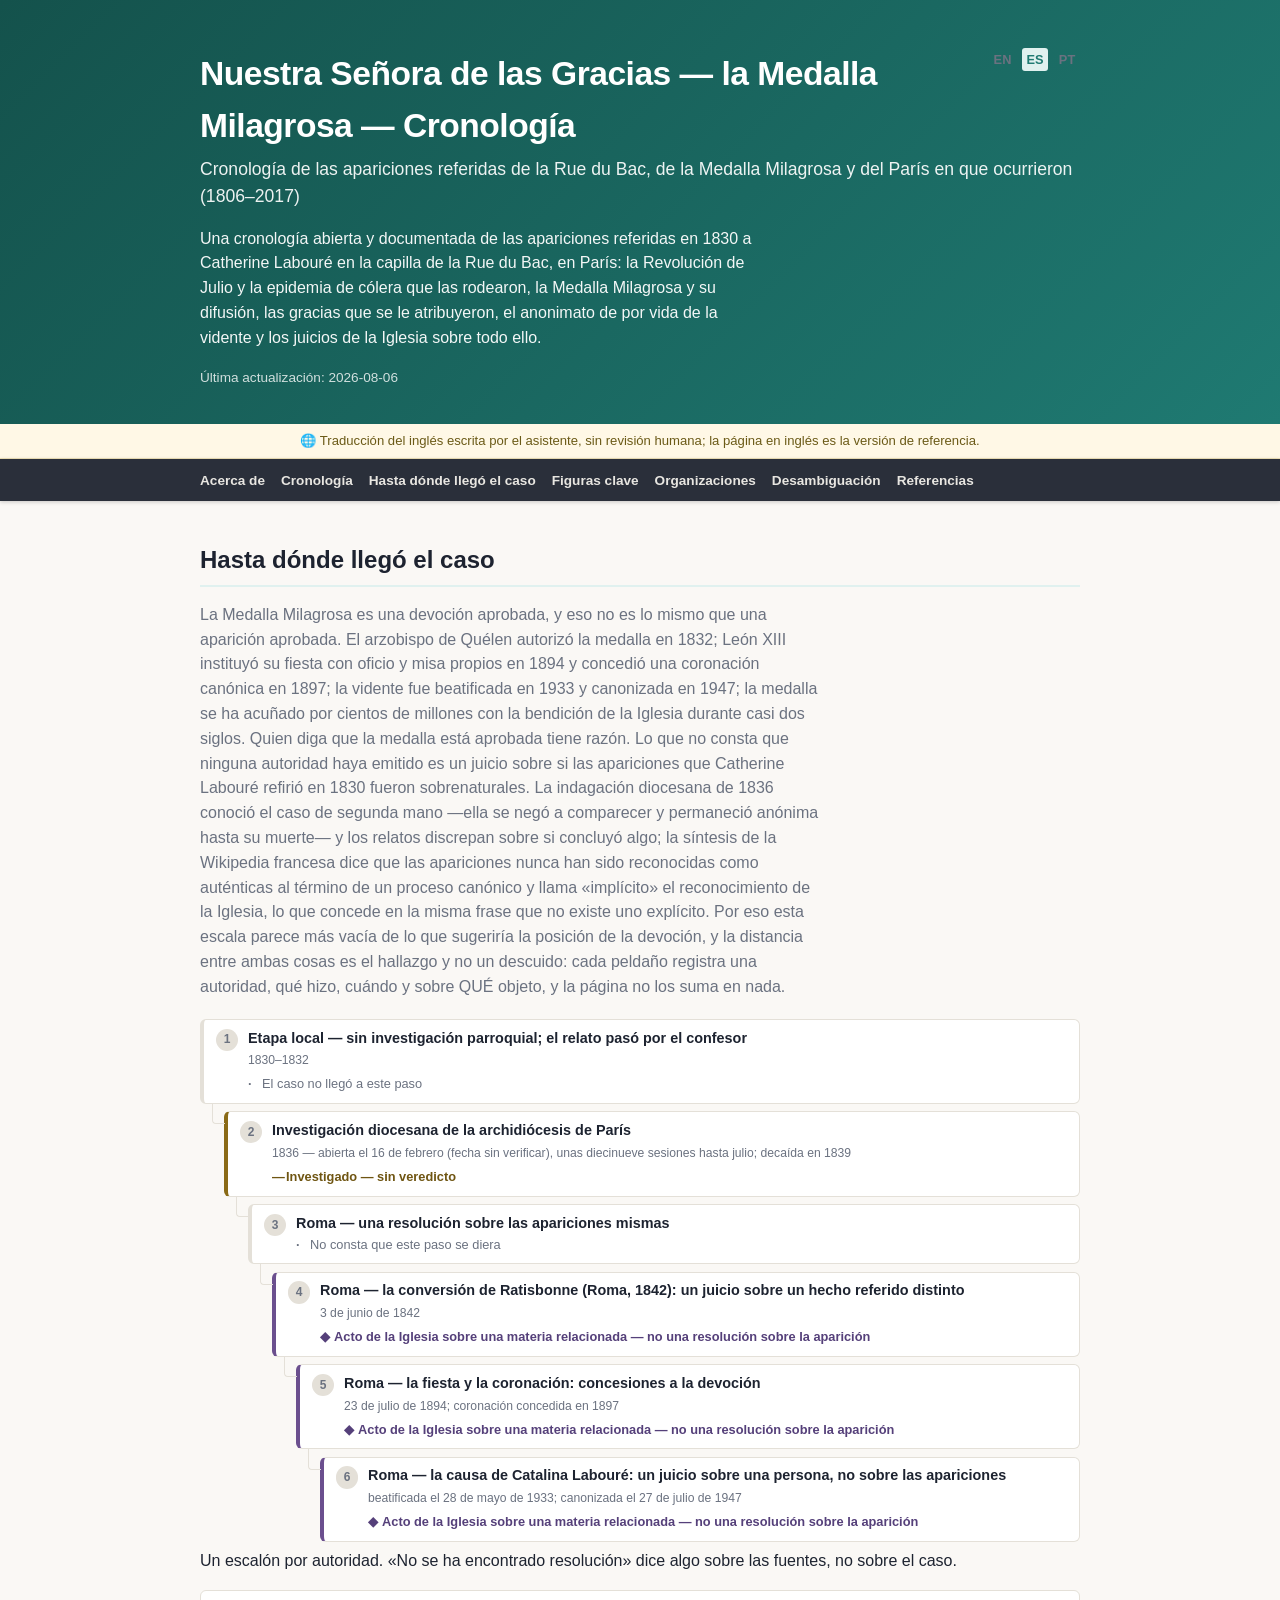
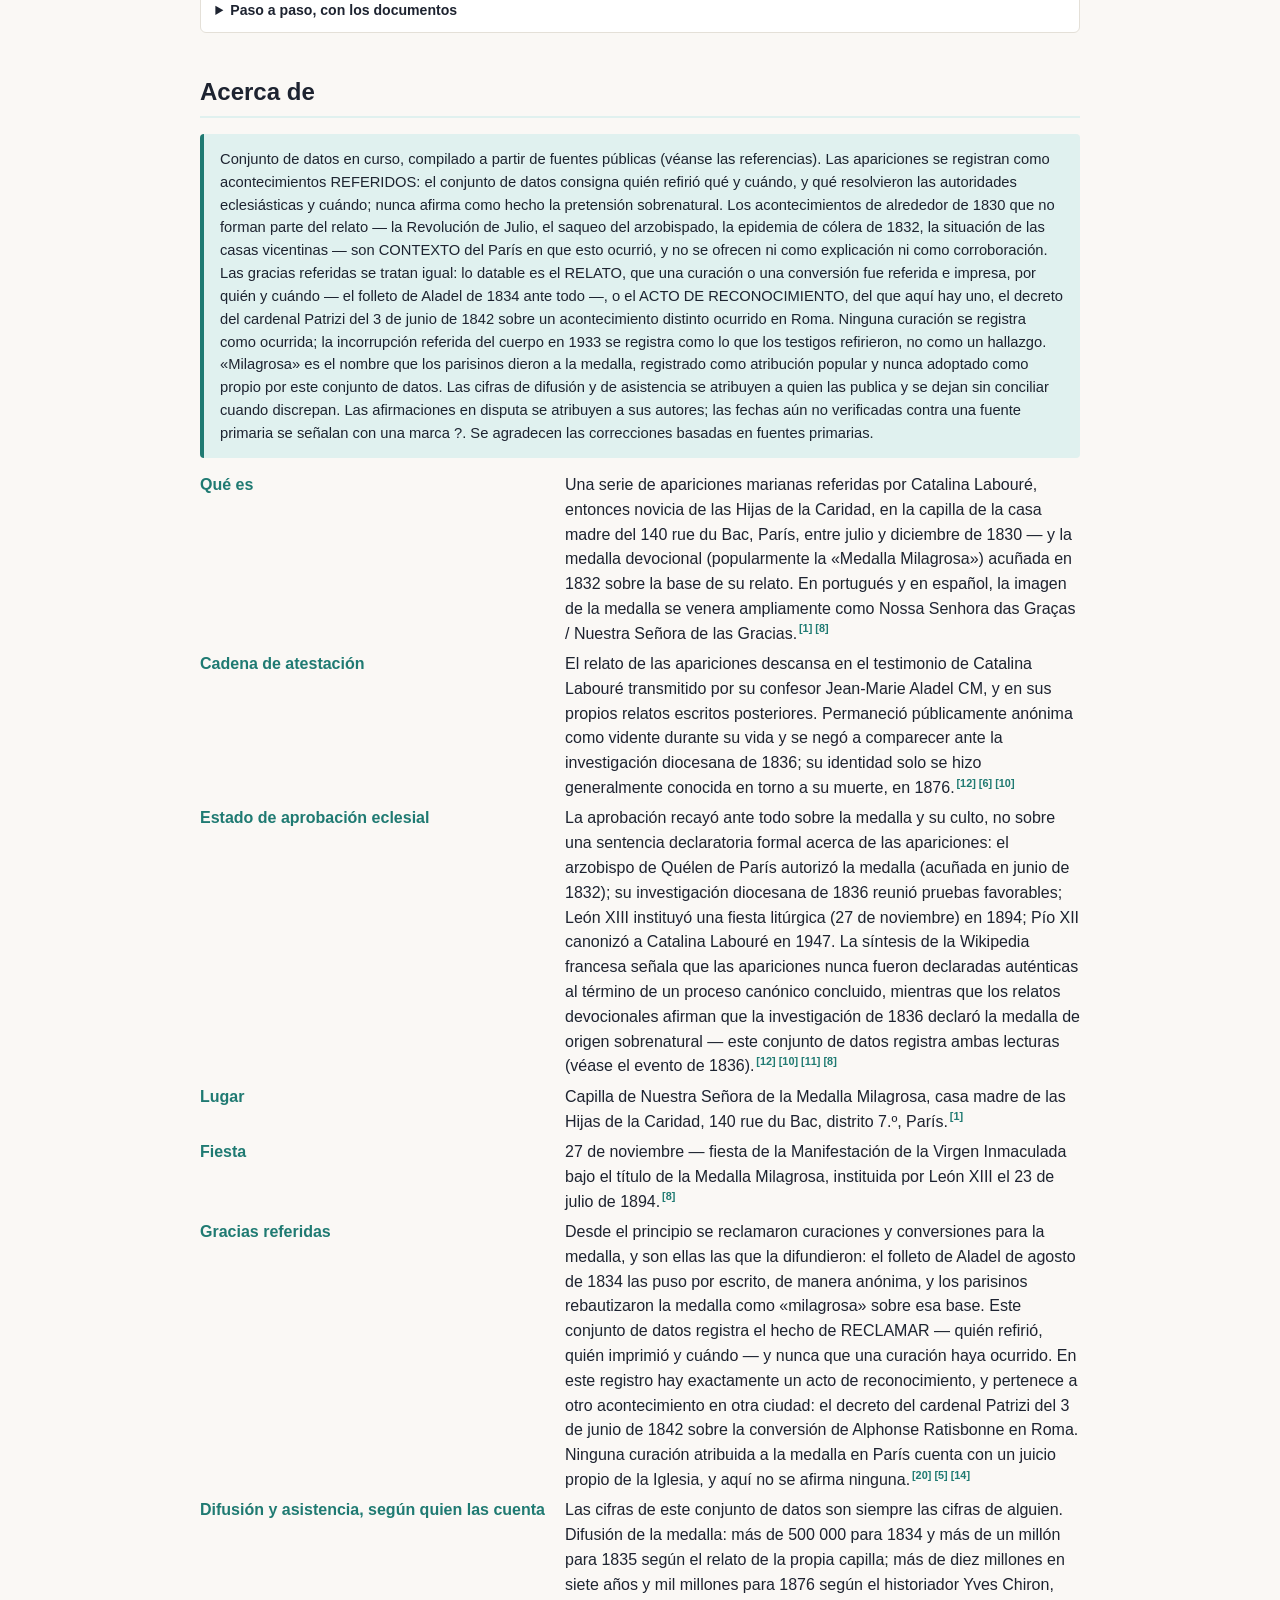
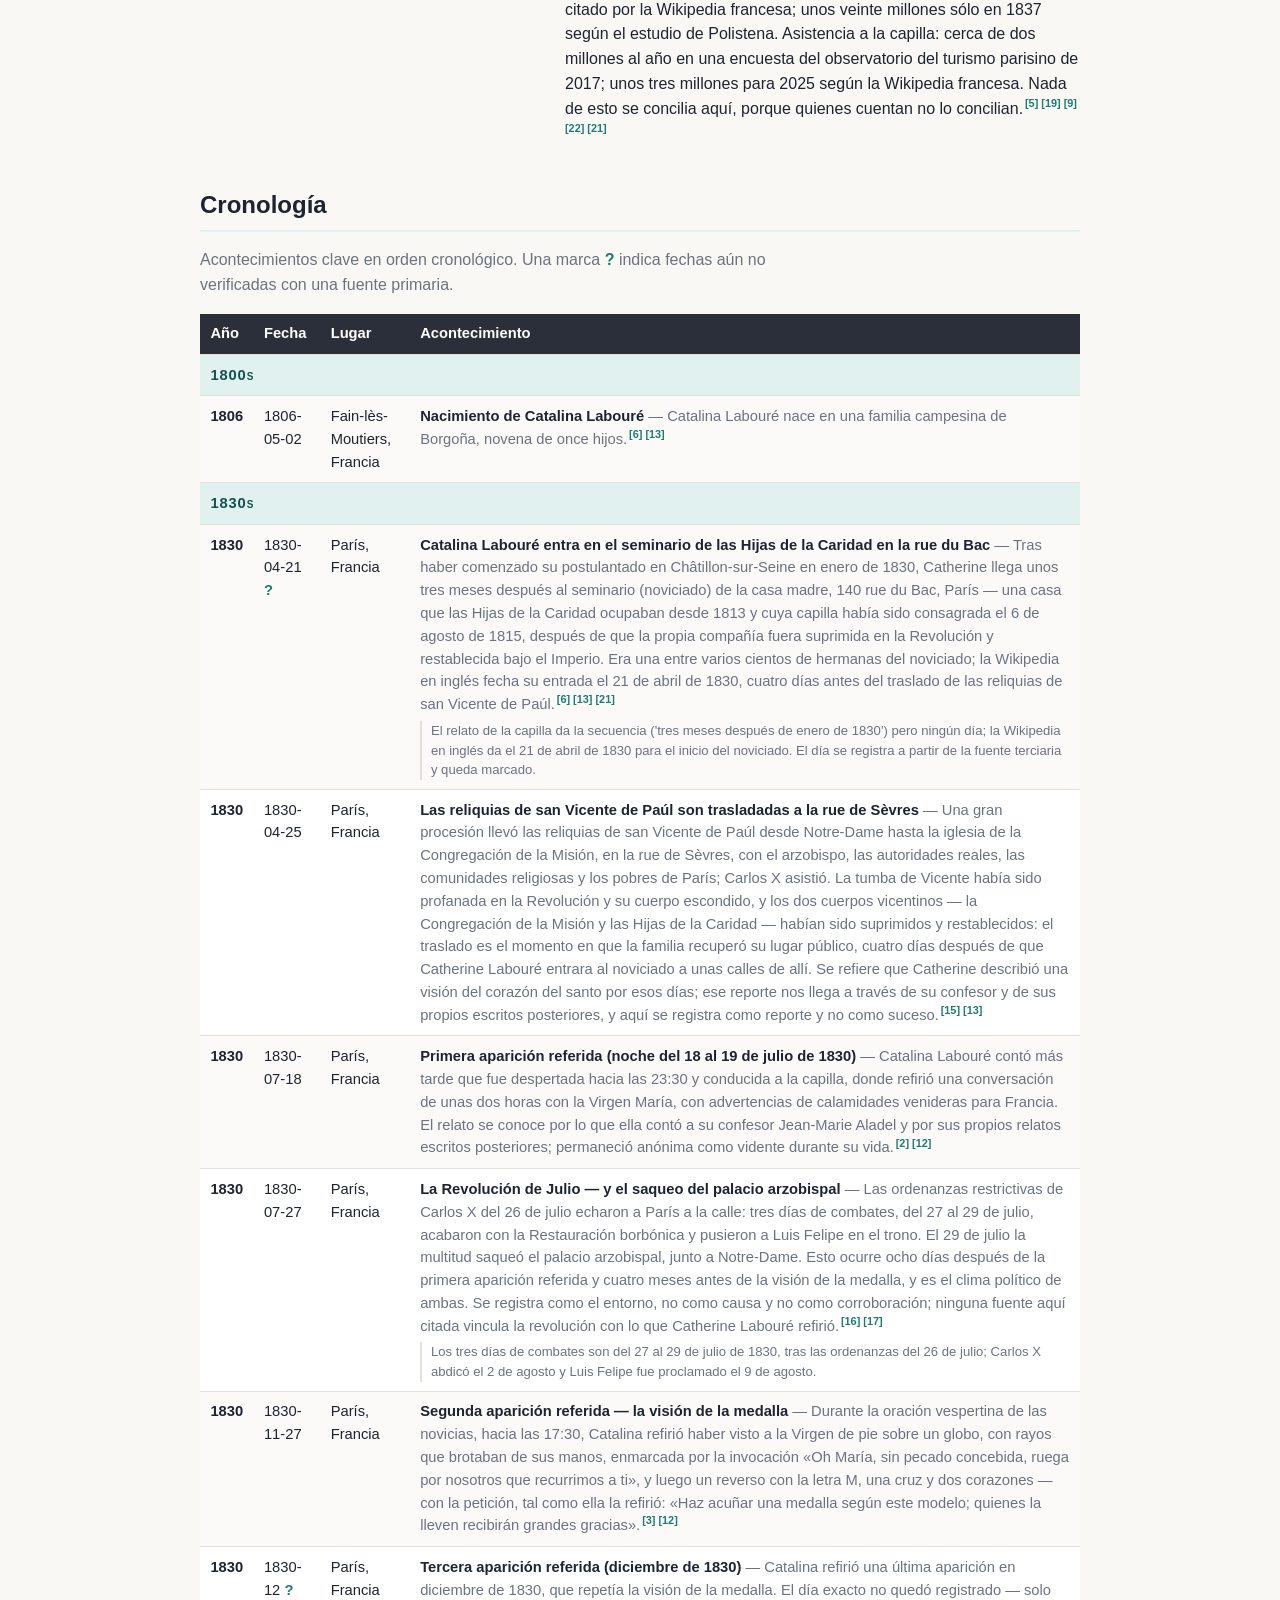
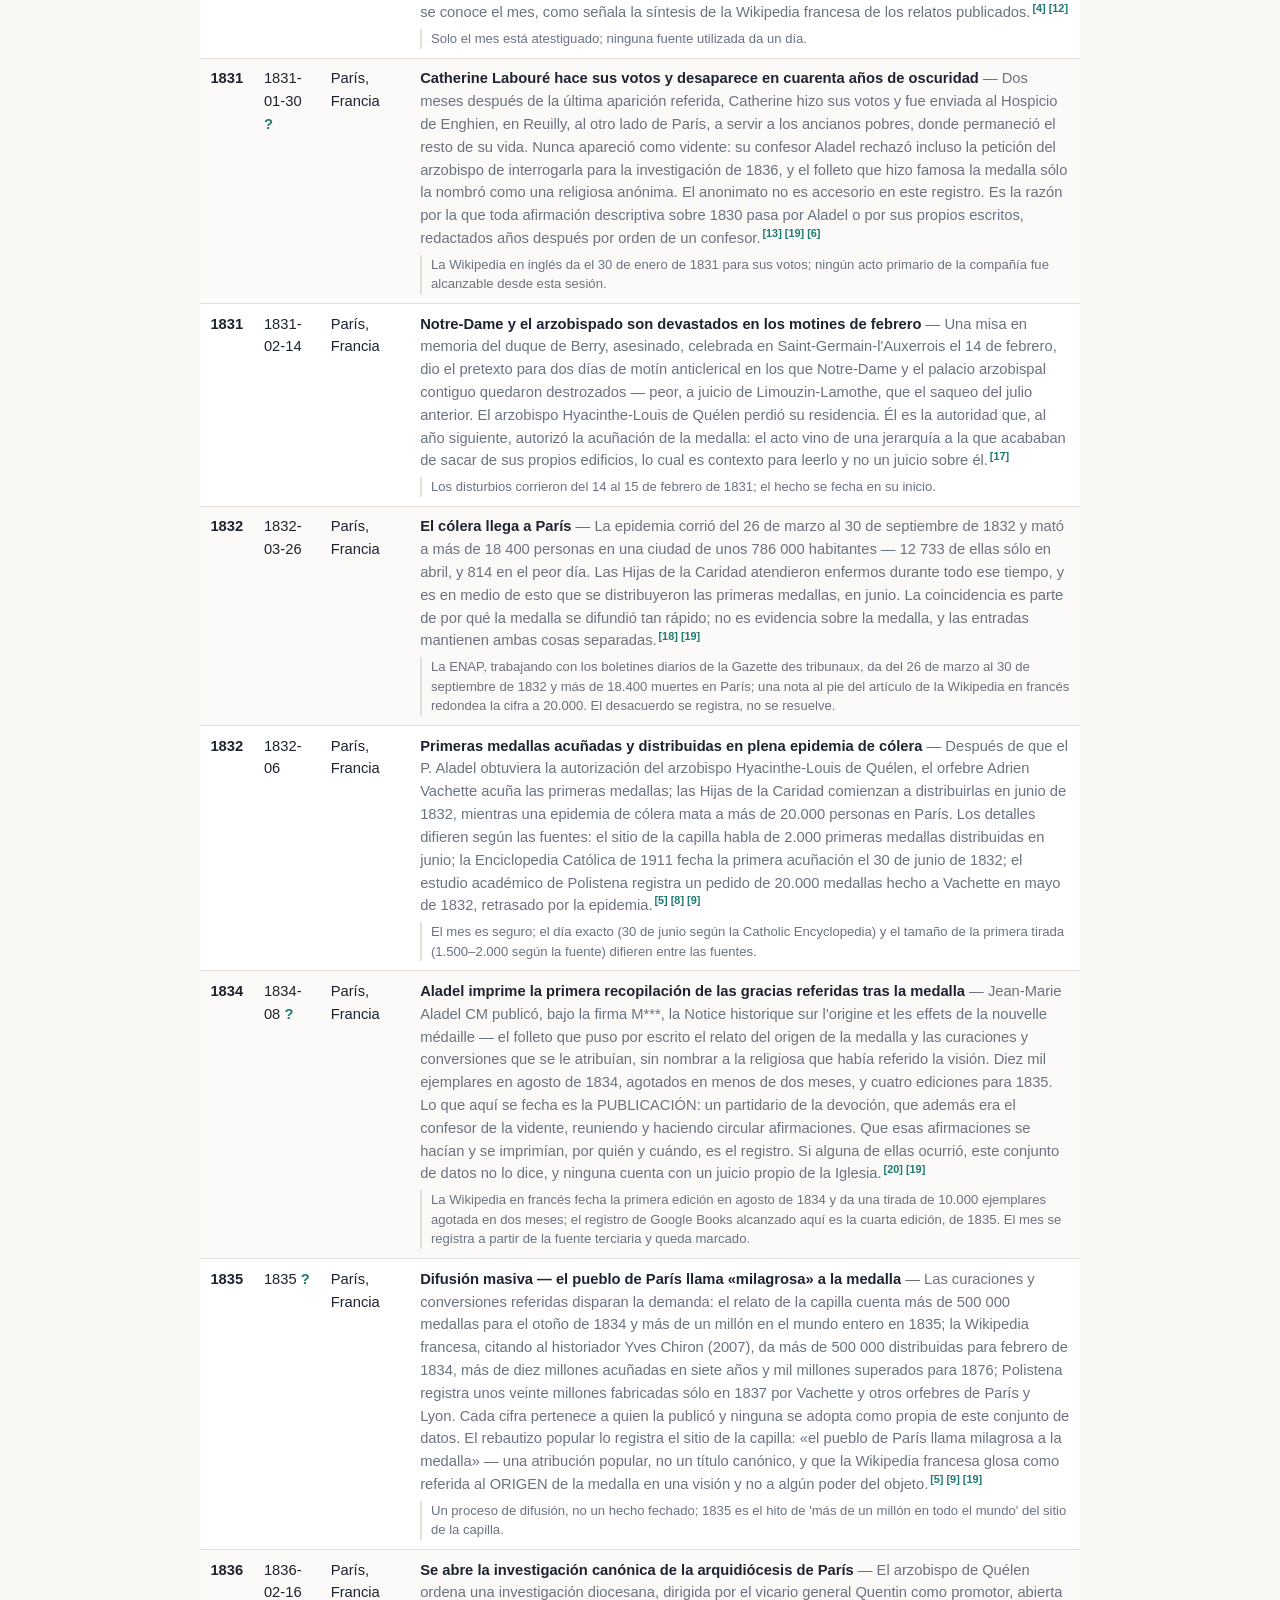
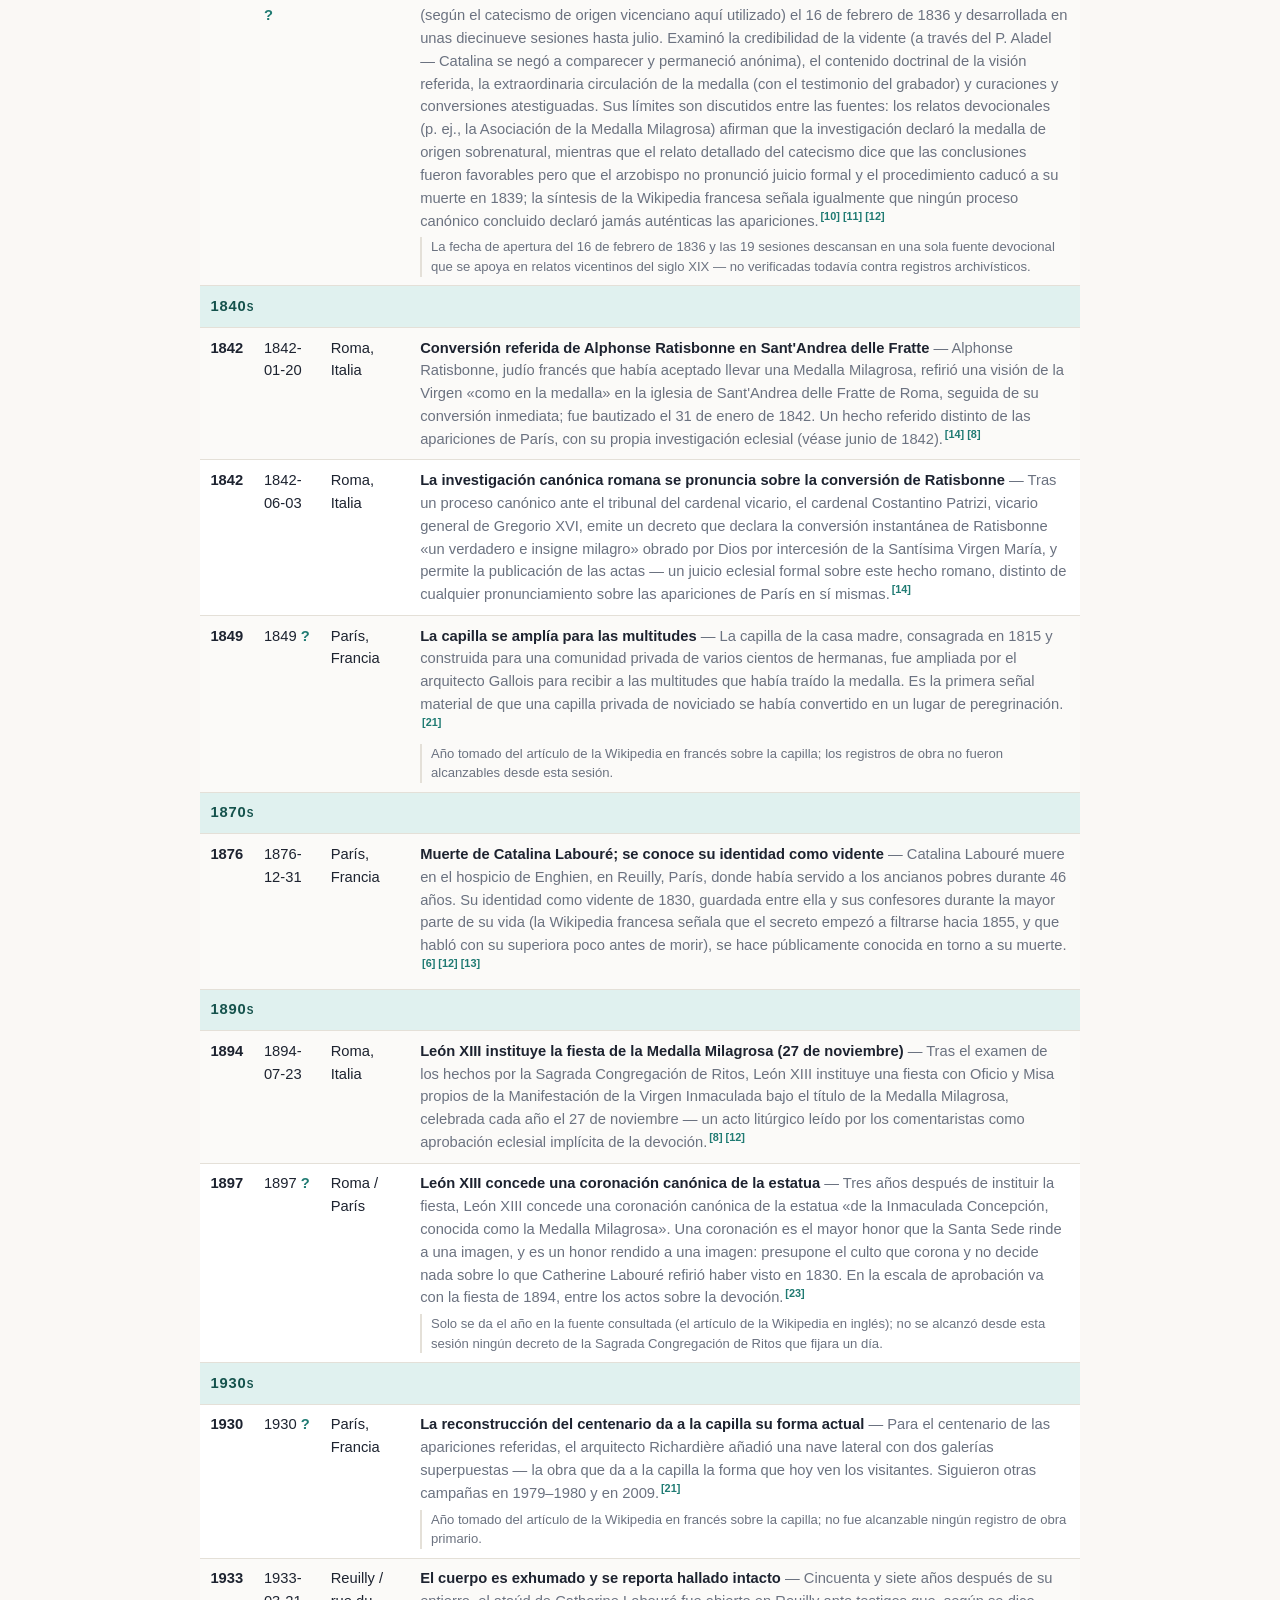
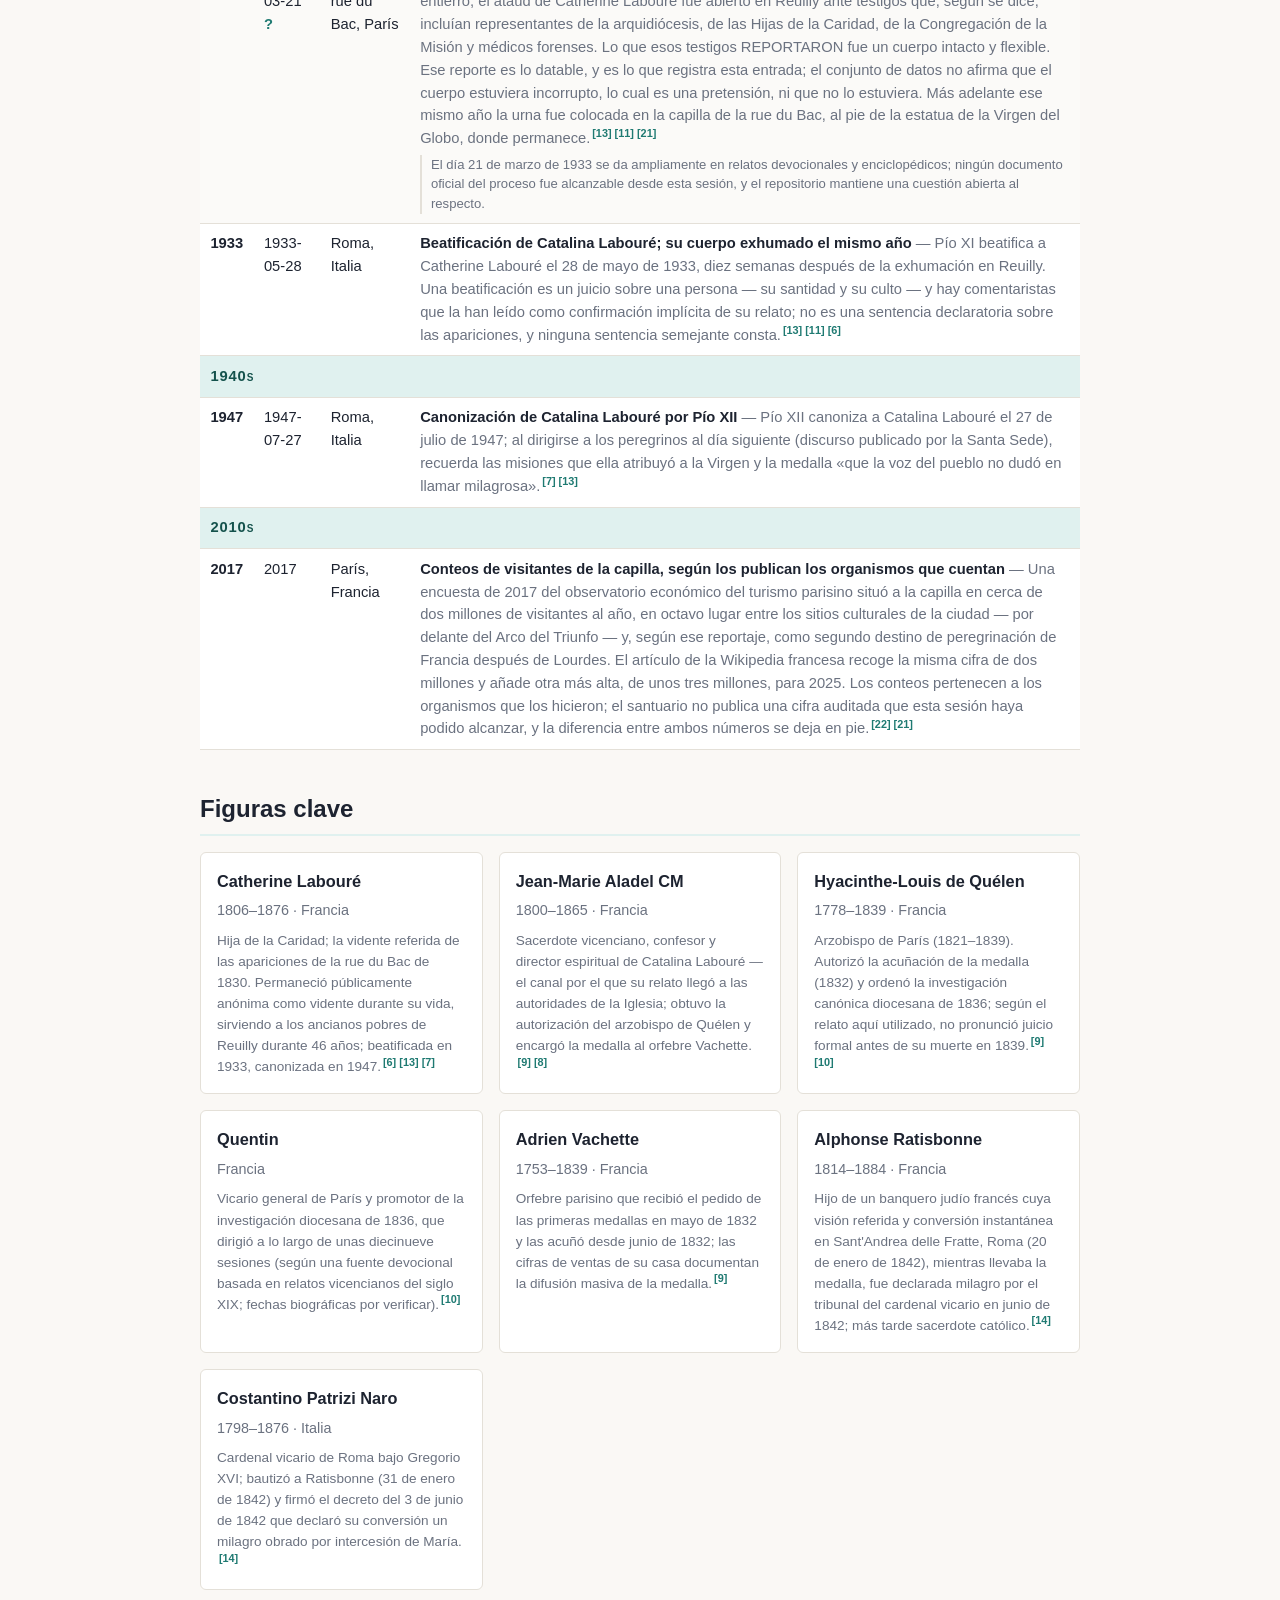
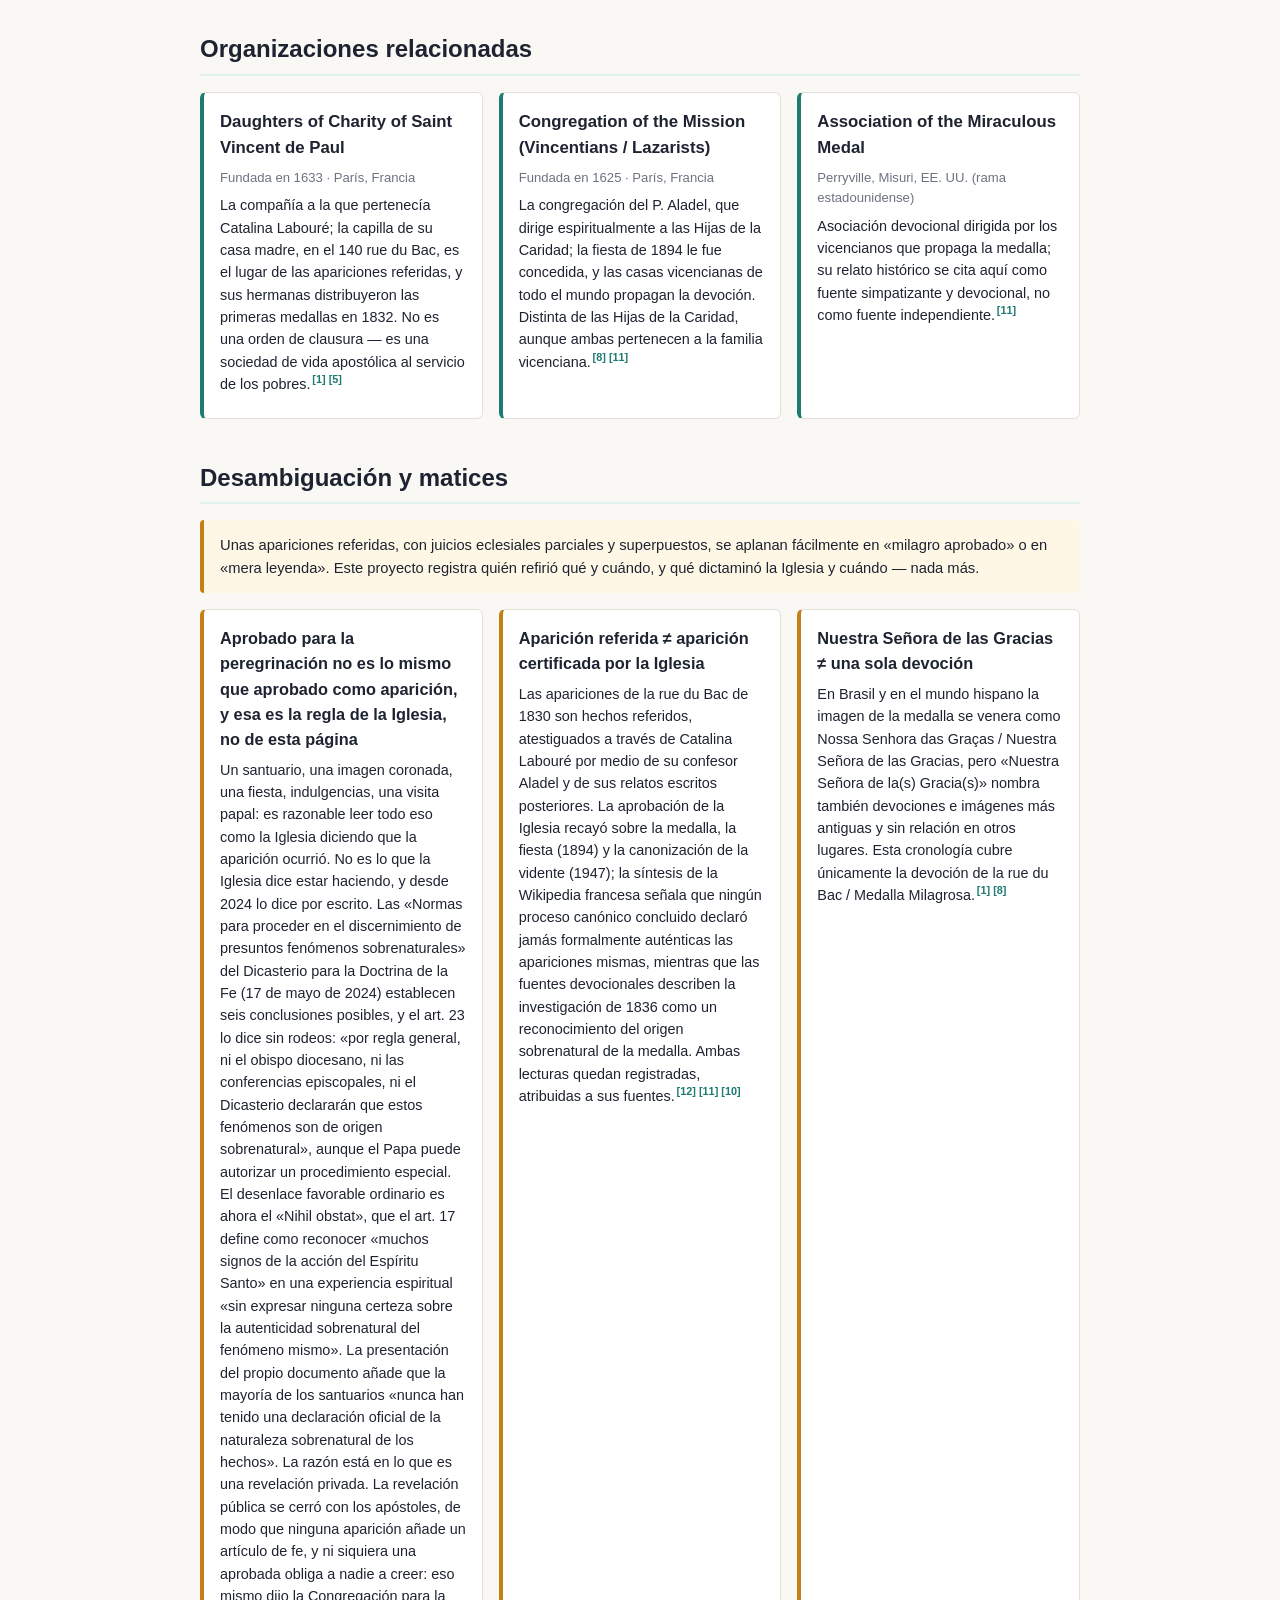
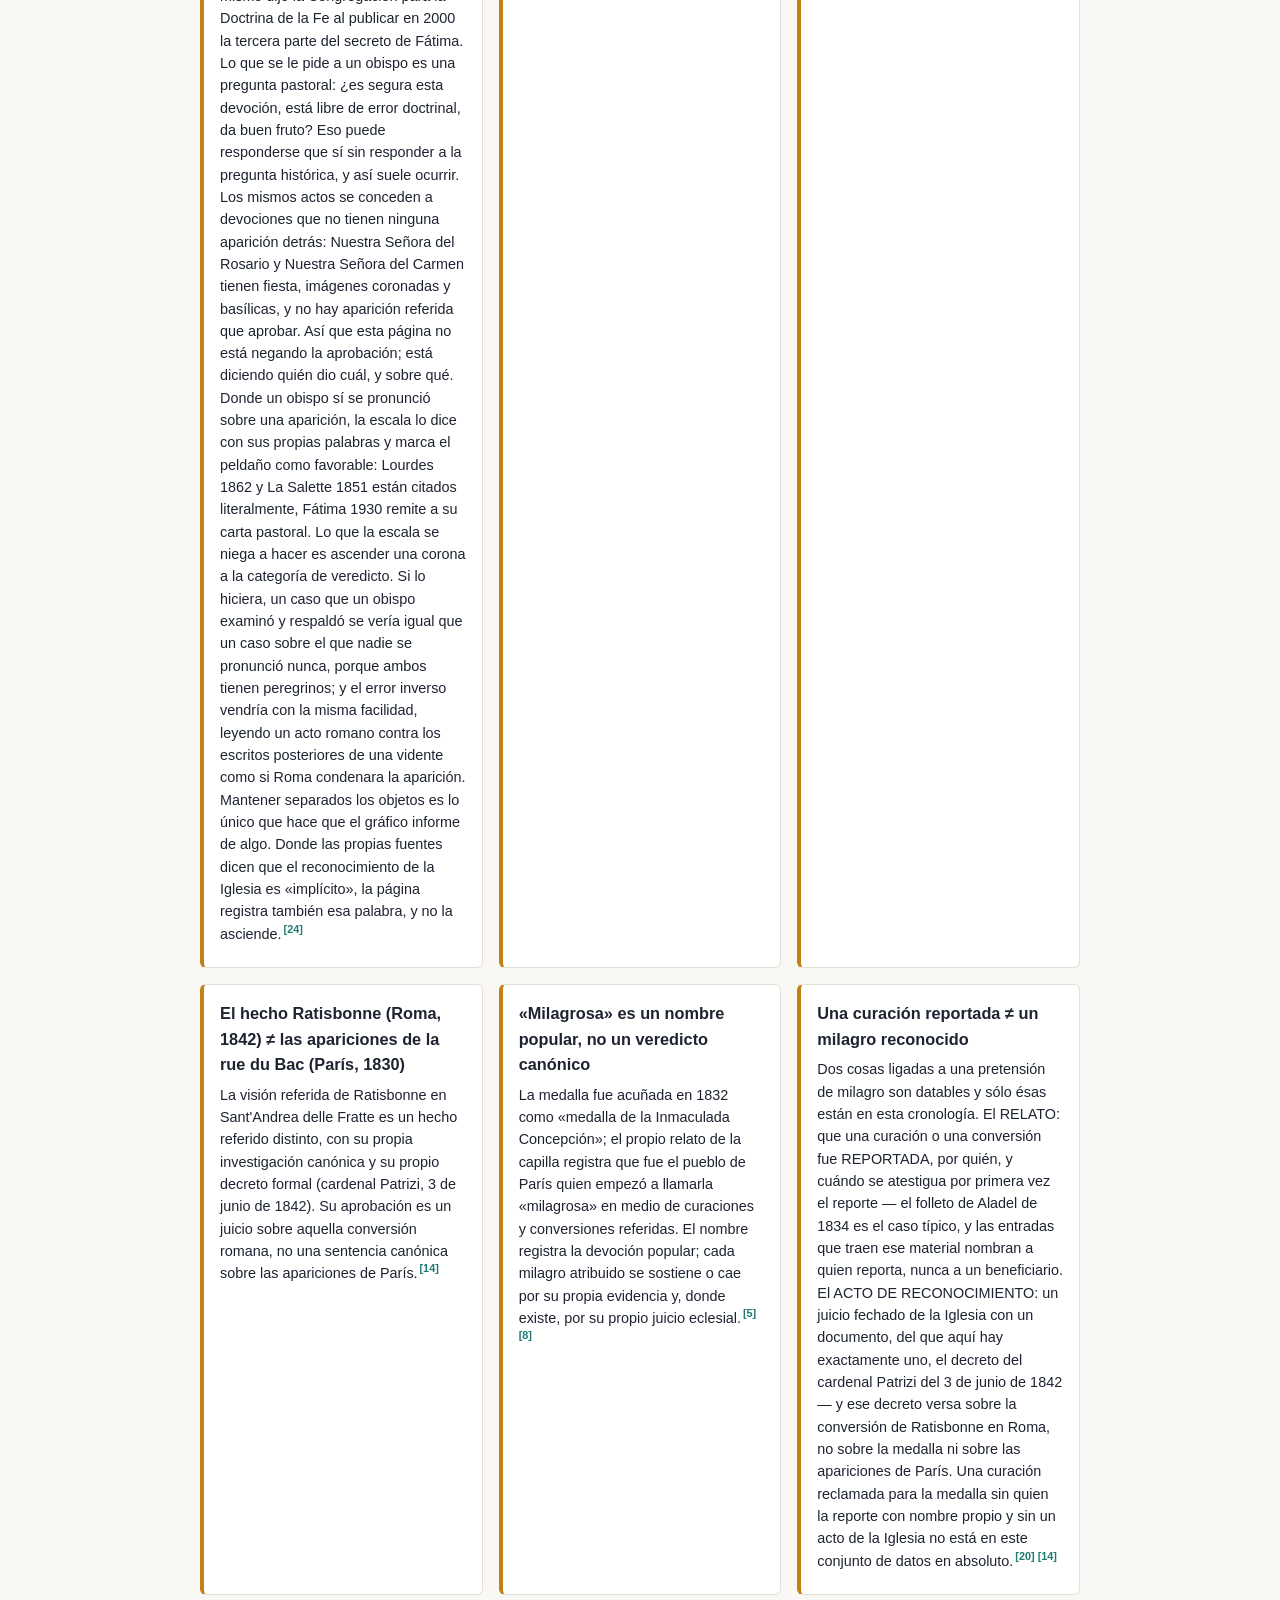
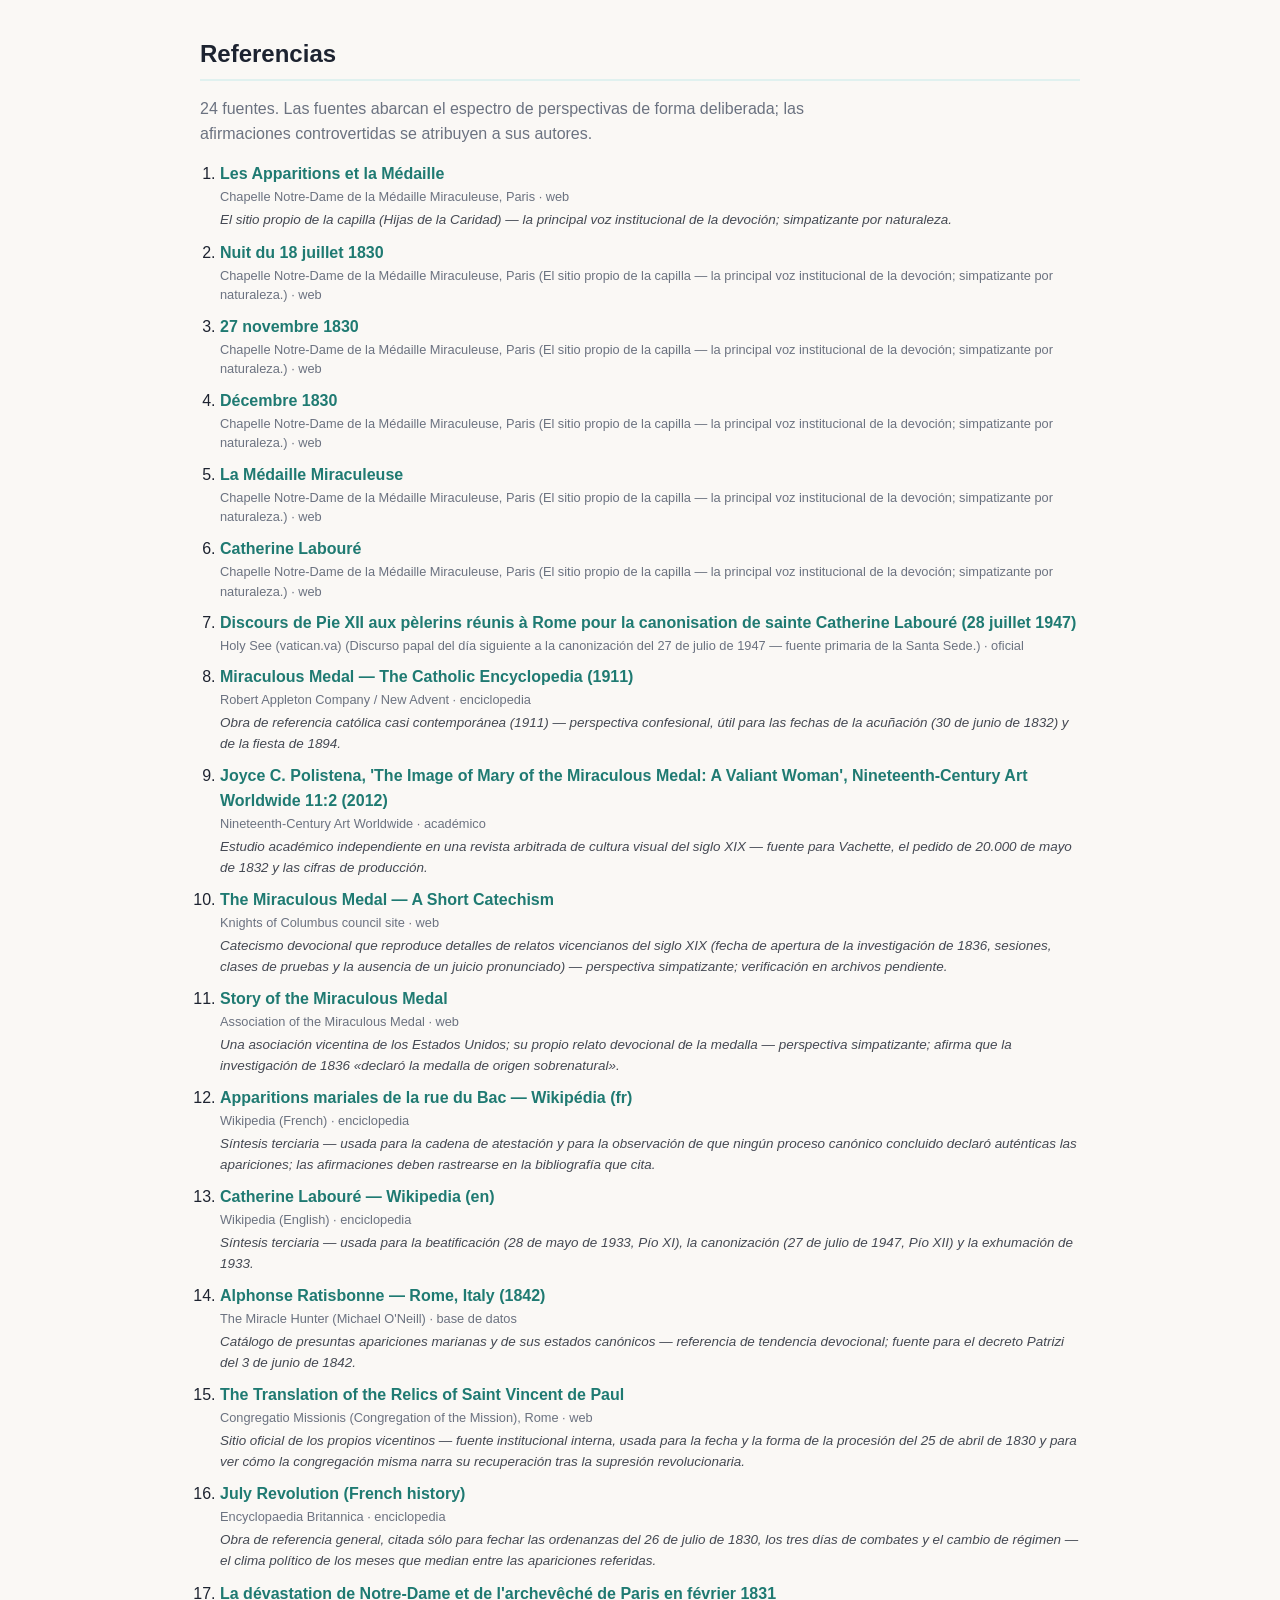
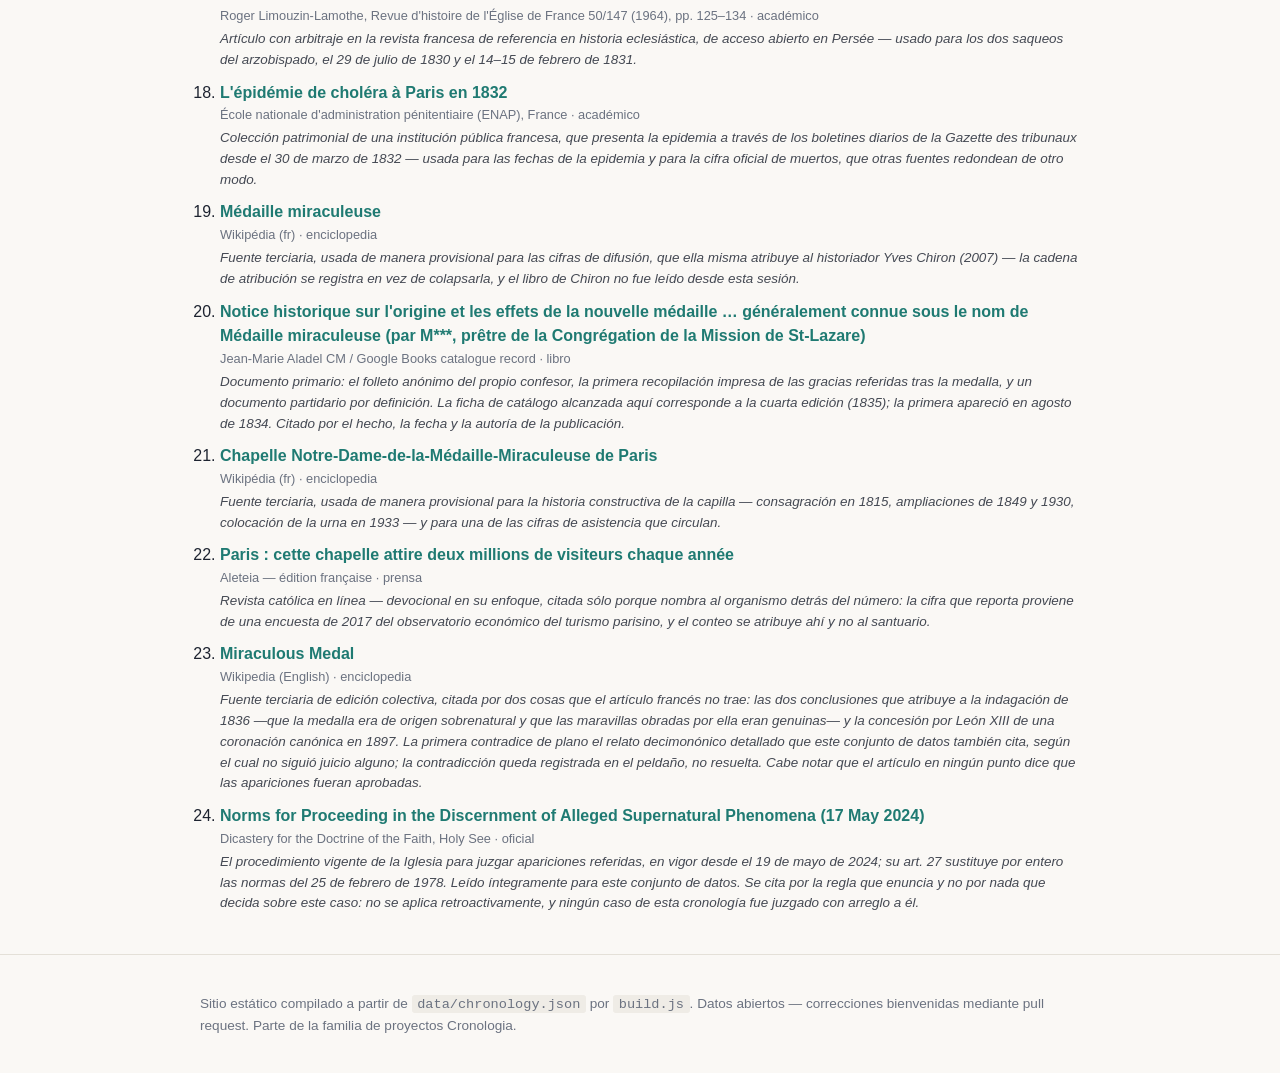
==== docs/es/index.html @ a7fc84e8 "Cite the Church's own answer to "how is it not approved?" A shrine, a crowned image, a feast in the " ====
<!DOCTYPE html>
<html lang="es">
<head>
  <meta charset="utf-8">
  <meta name="viewport" content="width=device-width, initial-scale=1">
  <title>Nuestra Señora de las Gracias — la Medalla Milagrosa — Cronología</title>
  <meta name="description" content="Una cronología abierta y documentada de las apariciones referidas en 1830 a Catherine Labouré en la capilla de la Rue du Bac, en París: la Revolución de Julio y la epidemia de cólera que las rodearon, la Medalla Milagrosa y su difusión, las gracias que se le atribuyeron, el anonimato de por vida de la vidente y los juicios de la Iglesia sobre todo ello.">
  <!-- Google tag (gtag.js) -->
  <script async src="https://www.googletagmanager.com/gtag/js?id=G-R9LV1QZHVE"></script>
  <script>
    window.dataLayer = window.dataLayer || [];
    function gtag(){dataLayer.push(arguments);}
    gtag('js', new Date());
    gtag('config', 'G-R9LV1QZHVE');
  </script>
  <link rel="stylesheet" href="../styles.css">
  <link rel="canonical" href="https://cronologia.github.io/gracas/es/">
  <link rel="alternate" hreflang="en" href="https://cronologia.github.io/gracas/en/">
  <link rel="alternate" hreflang="es" href="https://cronologia.github.io/gracas/es/">
  <link rel="alternate" hreflang="pt" href="https://cronologia.github.io/gracas/pt/">
  <link rel="alternate" hreflang="x-default" href="https://cronologia.github.io/gracas/">
  <meta property="og:type" content="website">
  <meta property="og:site_name" content="Nuestra Señora de las Gracias — la Medalla Milagrosa — Cronología">
  <meta property="og:locale" content="es_ES">
  <meta property="og:title" content="Nuestra Señora de las Gracias — la Medalla Milagrosa — Cronología">
  <meta property="og:description" content="Una cronología abierta y documentada de las apariciones referidas en 1830 a Catherine Labouré en la capilla de la Rue du Bac, en París: la Revolución de Julio y la epidemia de cólera que las rodearon, la Medalla Milagrosa y su difusión, las gracias que se le atribuyeron, el anonimato de por vida de la vidente y los juicios de la Iglesia sobre todo ello.">
  <meta property="og:url" content="https://cronologia.github.io/gracas/es/">
  <meta name="twitter:card" content="summary">
  <meta name="twitter:title" content="Nuestra Señora de las Gracias — la Medalla Milagrosa — Cronología">
  <meta name="twitter:description" content="Una cronología abierta y documentada de las apariciones referidas en 1830 a Catherine Labouré en la capilla de la Rue du Bac, en París: la Revolución de Julio y la epidemia de cólera que las rodearon, la Medalla Milagrosa y su difusión, las gracias que se le atribuyeron, el anonimato de por vida de la vidente y los juicios de la Iglesia sobre todo ello.">
  <script type="application/ld+json">
  {
    "@context": "https://schema.org",
    "@type": "WebSite",
    "name": "Nuestra Señora de las Gracias — la Medalla Milagrosa — Cronología",
    "description": "Una cronología abierta y documentada de las apariciones referidas en 1830 a Catherine Labouré en la capilla de la Rue du Bac, en París: la Revolución de Julio y la epidemia de cólera que las rodearon, la Medalla Milagrosa y su difusión, las gracias que se le atribuyeron, el anonimato de por vida de la vidente y los juicios de la Iglesia sobre todo ello.",
    "url": "https://cronologia.github.io/gracas/es/",
    "inLanguage": "es"
  }
  </script>
</head>
<body>
  <header class="site-header">
    <div class="wrap">
      <nav class="lang-switch" aria-label="Idioma"><a href="../en/" hreflang="en">EN</a><span class="lang-current" aria-current="true">ES</span><a href="../pt/" hreflang="pt">PT</a></nav>
      <h1>Nuestra Señora de las Gracias — la Medalla Milagrosa — Cronología</h1>
      <p class="subtitle">Cronología de las apariciones referidas de la Rue du Bac, de la Medalla Milagrosa y del París en que ocurrieron (1806–2017)</p>
      <p class="lead">Una cronología abierta y documentada de las apariciones referidas en 1830 a Catherine Labouré en la capilla de la Rue du Bac, en París: la Revolución de Julio y la epidemia de cólera que las rodearon, la Medalla Milagrosa y su difusión, las gracias que se le atribuyeron, el anonimato de por vida de la vidente y los juicios de la Iglesia sobre todo ello.</p>
      <p class="updated">Última actualización: 2026-08-06</p>
    </div>
  </header>
  <div class="i18n-disclaimer" role="note">🌐 Traducción del inglés escrita por el asistente, sin revisión humana; la página en inglés es la versión de referencia.</div>

  <nav class="site-nav">
    <div class="wrap">
      <a href="#about">Acerca de</a>
      <a href="#chronology">Cronología</a>
      <a href="#approval-ladder">Hasta dónde llegó el caso</a>
      <a href="#figures">Figuras clave</a>
      <a href="#organizations">Organizaciones</a>
      <a href="#disambiguation">Desambiguación</a>
      <a href="#references">Referencias</a>
    </div>
  </nav>

  <main class="wrap">
    <section id="approval-ladder" class="viz">
      <h2>Hasta dónde llegó el caso</h2>
      <p class="section-intro">La Medalla Milagrosa es una devoción aprobada, y eso no es lo mismo que una aparición aprobada. El arzobispo de Quélen autorizó la medalla en 1832; León XIII instituyó su fiesta con oficio y misa propios en 1894 y concedió una coronación canónica en 1897; la vidente fue beatificada en 1933 y canonizada en 1947; la medalla se ha acuñado por cientos de millones con la bendición de la Iglesia durante casi dos siglos. Quien diga que la medalla está aprobada tiene razón. Lo que no consta que ninguna autoridad haya emitido es un juicio sobre si las apariciones que Catherine Labouré refirió en 1830 fueron sobrenaturales. La indagación diocesana de 1836 conoció el caso de segunda mano —ella se negó a comparecer y permaneció anónima hasta su muerte— y los relatos discrepan sobre si concluyó algo; la síntesis de la Wikipedia francesa dice que las apariciones nunca han sido reconocidas como auténticas al término de un proceso canónico y llama «implícito» el reconocimiento de la Iglesia, lo que concede en la misma frase que no existe uno explícito. Por eso esta escala parece más vacía de lo que sugeriría la posición de la devoción, y la distancia entre ambas cosas es el hallazgo y no un descuido: cada peldaño registra una autoridad, qué hizo, cuándo y sobre QUÉ objeto, y la página no los suma en nada.</p>
      <figure class="approval-ladder">
        <div class="viz-scroll">
        <ol class="al-cascade">
          <li class="al-node al-not-reached" style="--al-step:0">
            <a href="#al-rung-1" class="al-node-link">
              <span class="al-num" aria-hidden="true">1</span>
              <span class="al-node-body">
                <span class="al-node-label">Etapa local — sin investigación parroquial; el relato pasó por el confesor</span><span class="al-when">1830–1832</span>
                <span class="al-node-status"><span class="al-glyph" aria-hidden="true">·</span>El caso no llegó a este paso</span>
              </span>
            </a>
          </li>
          <li class="al-node al-inconclusive" style="--al-step:1">
            <a href="#al-rung-2" class="al-node-link">
              <span class="al-num" aria-hidden="true">2</span>
              <span class="al-node-body">
                <span class="al-node-label">Investigación diocesana de la archidiócesis de París</span><span class="al-when">1836 — abierta el 16 de febrero (fecha sin verificar), unas diecinueve sesiones hasta julio; decaída en 1839</span>
                <span class="al-node-status"><span class="al-glyph" aria-hidden="true">—</span>Investigado — sin veredicto</span>
              </span>
            </a>
          </li>
          <li class="al-node al-not-found" style="--al-step:2">
            <a href="#al-rung-3" class="al-node-link">
              <span class="al-num" aria-hidden="true">3</span>
              <span class="al-node-body">
                <span class="al-node-label">Roma — una resolución sobre las apariciones mismas</span>
                <span class="al-node-status"><span class="al-glyph" aria-hidden="true">·</span>No consta que este paso se diera</span>
              </span>
            </a>
          </li>
          <li class="al-node al-adjacent" style="--al-step:3">
            <a href="#al-rung-4" class="al-node-link">
              <span class="al-num" aria-hidden="true">4</span>
              <span class="al-node-body">
                <span class="al-node-label">Roma — la conversión de Ratisbonne (Roma, 1842): un juicio sobre un hecho referido distinto</span><span class="al-when">3 de junio de 1842</span>
                <span class="al-node-status"><span class="al-glyph" aria-hidden="true">◆</span>Acto de la Iglesia sobre una materia relacionada — no una resolución sobre la aparición</span>
              </span>
            </a>
          </li>
          <li class="al-node al-adjacent" style="--al-step:4">
            <a href="#al-rung-5" class="al-node-link">
              <span class="al-num" aria-hidden="true">5</span>
              <span class="al-node-body">
                <span class="al-node-label">Roma — la fiesta y la coronación: concesiones a la devoción</span><span class="al-when">23 de julio de 1894; coronación concedida en 1897</span>
                <span class="al-node-status"><span class="al-glyph" aria-hidden="true">◆</span>Acto de la Iglesia sobre una materia relacionada — no una resolución sobre la aparición</span>
              </span>
            </a>
          </li>
          <li class="al-node al-adjacent" style="--al-step:5">
            <a href="#al-rung-6" class="al-node-link">
              <span class="al-num" aria-hidden="true">6</span>
              <span class="al-node-body">
                <span class="al-node-label">Roma — la causa de Catalina Labouré: un juicio sobre una persona, no sobre las apariciones</span><span class="al-when">beatificada el 28 de mayo de 1933; canonizada el 27 de julio de 1947</span>
                <span class="al-node-status"><span class="al-glyph" aria-hidden="true">◆</span>Acto de la Iglesia sobre una materia relacionada — no una resolución sobre la aparición</span>
              </span>
            </a>
          </li>
        </ol>
        </div>
        <figcaption>Un escalón por autoridad. «No se ha encontrado resolución» dice algo sobre las fuentes, no sobre el caso.</figcaption>
      </figure>
      <details class="al-details">
        <summary>Paso a paso, con los documentos</summary>
        <div class="al-tablist" hidden aria-label="Hasta dónde llegó el caso">
            <button type="button" class="al-tab" data-al-panel="al-rung-1"><span class="al-glyph" aria-hidden="true">·</span>Etapa local — sin investigación parroquial; el relato pasó por el confesor</button>
            <button type="button" class="al-tab" data-al-panel="al-rung-2"><span class="al-glyph" aria-hidden="true">—</span>Investigación diocesana de la archidiócesis de París</button>
            <button type="button" class="al-tab" data-al-panel="al-rung-3"><span class="al-glyph" aria-hidden="true">·</span>Roma — una resolución sobre las apariciones mismas</button>
            <button type="button" class="al-tab" data-al-panel="al-rung-4"><span class="al-glyph" aria-hidden="true">◆</span>Roma — la conversión de Ratisbonne (Roma, 1842): un juicio sobre un hecho referido distinto</button>
            <button type="button" class="al-tab" data-al-panel="al-rung-5"><span class="al-glyph" aria-hidden="true">◆</span>Roma — la fiesta y la coronación: concesiones a la devoción</button>
            <button type="button" class="al-tab" data-al-panel="al-rung-6"><span class="al-glyph" aria-hidden="true">◆</span>Roma — la causa de Catalina Labouré: un juicio sobre una persona, no sobre las apariciones</button>
        </div>
        <div class="al-panels">
          <section id="al-rung-1" class="al-panel al-not-reached">
            <h3 class="al-panel-title">Etapa local — sin investigación parroquial; el relato pasó por el confesor <span class="al-when">1830–1832</span></h3>
            <p class="al-status"><span class="al-glyph" aria-hidden="true">·</span>El caso no llegó a este paso</p>
<p class="al-who">Jean-Marie Aladel CM, confesor y director espiritual de Catalina Labouré</p><p class="al-outcome">No hubo investigación local ni parroquial a la que llegar. Catalina Labouré refirió las apariciones a Aladel en dirección espiritual e insistió en permanecer anónima como vidente; Aladel, que al principio dudó de ella, fue el único cauce por el que el relato llegó a la autoridad, y al cabo de unos dos años no lo llevó a una investigación local sino directamente al arzobispo de París, obteniendo su autorización para acuñar la medalla en 1832. Todas las etapas posteriores examinaron, por tanto, el relato de segunda mano, a través del confesor, y nunca a la vidente misma.</p><p class="al-nodoc">Se buscó en las fuentes aquí utilizadas —las historias de Catalina Labouré y de la medalla publicadas por la propia capilla, el artículo de la Catholic Encyclopedia de 1911, el estudio académico de Polistena (2012) y la síntesis de la Wikipedia francesa— cualquier investigación de ámbito parroquial o encargada localmente antes de 1836. Ninguna registra alguna, y todas describen el mismo recorrido: del confesor al arzobispo. Lo que la Catholic Encyclopedia de 1911 llama una «cuidadosa investigación» es el examen privado del relato hecho por el propio Aladel («After careful investigation, M. Aladel, the spiritual director of Sister Catherine, obtained the approval of Mgr. de Quelen»), no un procedimiento canónico. Se consigna como un paso que el caso no dio, sobre la base de ese relato positivo del recorrido, y no como una laguna documental; ninguna fuente consultada afirma con esas palabras que no se celebrara una investigación local.</p>            <p class="al-cites"><sup class="cite"><a href="#ref-6" title="Reference 6">[6]</a> <a href="#ref-5" title="Reference 5">[5]</a> <a href="#ref-8" title="Reference 8">[8]</a> <a href="#ref-9" title="Reference 9">[9]</a> <a href="#ref-12" title="Reference 12">[12]</a></sup></p>
          </section>
          <section id="al-rung-2" class="al-panel al-inconclusive">
            <h3 class="al-panel-title">Investigación diocesana de la archidiócesis de París <span class="al-when">1836 — abierta el 16 de febrero (fecha sin verificar), unas diecinueve sesiones hasta julio; decaída en 1839</span></h3>
            <p class="al-status"><span class="al-glyph" aria-hidden="true">—</span>Investigado — sin veredicto</p>
<p class="al-who">El arzobispo Hyacinthe-Louis de Quélen, por medio del vicario general Quentin como promotor</p><p class="al-outcome">Lo que esta investigación examinó fue la medalla, su difusión y la credibilidad de un relato que no pudo escuchar de primera mano —no el carácter sobrenatural de las apariciones—, y nunca identificó públicamente a la vidente. Según el relato detallado aquí utilizado, admitió cinco clases de pruebas: la fiabilidad de Catalina Labouré (atestiguada a través del P. Aladel, ya que ella se negó a comparecer ante el promotor y permaneció anónima), la prudencia de su director, la solidez teológica de la visión referida, la extraordinaria circulación de la medalla y las curaciones y conversiones documentadas. Las conclusiones fueron favorables, pero no siguió juicio alguno —«la autoridad eclesiástica no pronunció sentencia; no sabemos por qué la investigación no recibió la sanción a la que aparentemente conducía»— y el procedimiento se abandonó a la muerte de De Quélen en 1839. La Asociación de la Medalla Milagrosa, entidad devocional vicenciana, caracteriza el resultado de manera mucho más fuerte: «una investigación canónica emprendida en París declaró que la medalla era de origen sobrenatural y que los prodigios obrados por ella eran genuinos». Esa es la formulación de la asociación, procedente de una fuente aquí etiquetada como afín, y no se aporta ningún decreto que la respalde; este escalón registra qué examinó la investigación y que no dictó veredicto, y deja la lectura más fuerte atribuida al organismo que la sostiene. Circulan dos relatos de cómo terminó aquella indagación y no coinciden. La narración decimonónica detallada que aquí se usa dice que no siguió juicio alguno. El artículo de la Wikipedia en inglés dice lo contrario: que el tribunal «ensalzó su carácter y su virtud», «dio entero crédito a sus visiones» y llegó a «dos conclusiones importantes: que la Medalla era de origen sobrenatural y que las maravillas obradas por ella eran genuinas». Conviene fijarse en lo que incluso la versión más fuerte dice y no dice: su objeto es la MEDALLA y las maravillas obradas por ella, no las apariciones, y ese mismo artículo en ningún punto afirma que las apariciones fueran aprobadas. El desacuerdo versa sobre si llegaron a emitirse conclusiones; queda registrado y no resuelto, y zanjarlo exige las actas mismas, que según las fuentes se perdieron o nunca se publicaron y que los archivos diocesanos de París custodiarían si alguien lo hace.</p>            <p class="al-cites"><sup class="cite"><a href="#ref-10" title="Reference 10">[10]</a> <a href="#ref-11" title="Reference 11">[11]</a> <a href="#ref-12" title="Reference 12">[12]</a> <a href="#ref-23" title="Reference 23">[23]</a></sup></p>
          </section>
          <section id="al-rung-3" class="al-panel al-not-found">
            <h3 class="al-panel-title">Roma — una resolución sobre las apariciones mismas</h3>
            <p class="al-status"><span class="al-glyph" aria-hidden="true">·</span>No consta que este paso se diera</p>
<p class="al-nodoc">No se ha localizado ningún acto romano que resuelva sobre el carácter sobrenatural de las apariciones de la rue du Bac de 1830. Se buscó en: el artículo de la Catholic Encyclopedia de 1911 sobre la Medalla Milagrosa, que registra la autorización arzobispal de 1832 y la fiesta de 1894 y ningún decreto de ese tipo; las páginas históricas de la propia capilla; el catálogo de Miracle Hunter sobre las apariciones marianas y sus estatutos canónicos; y la síntesis de la Wikipedia francesa, que afirma expresamente que las apariciones «n&#39;ont jamais été reconnues authentiques par l&#39;Église catholique au terme d&#39;un procès canonique» y califica el reconocimiento de la Iglesia de «implicite». Se consigna como no localizado, y no como zanjado: la búsqueda abarcó únicamente literatura secundaria y de referencia publicada, y no se han consultado los archivos diocesanos de París ni los archivos vicencianos.</p>            <p class="al-cites"><sup class="cite"><a href="#ref-12" title="Reference 12">[12]</a> <a href="#ref-8" title="Reference 8">[8]</a></sup></p>
          </section>
          <section id="al-rung-4" class="al-panel al-adjacent">
            <h3 class="al-panel-title">Roma — la conversión de Ratisbonne (Roma, 1842): un juicio sobre un hecho referido distinto <span class="al-when">3 de junio de 1842</span></h3>
            <p class="al-status"><span class="al-glyph" aria-hidden="true">◆</span>Acto de la Iglesia sobre una materia relacionada — no una resolución sobre la aparición</p>
<p class="al-who">Tribunal del cardenal vicario; el cardenal Costantino Patrizi, vicario general de Gregorio XVI</p><p class="al-outcome">El único proceso canónico concluido en este expediente juzgó otra cosa, en otra ciudad, doce años después. Alphonse Ratisbonne refirió una visión de la Virgen «como en la medalla» en Sant&#39;Andrea delle Fratte, en Roma, el 20 de enero de 1842, mientras llevaba una Medalla Milagrosa; tras un proceso canónico, el decreto de Patrizi de 3 de junio de 1842 declaró su conversión instantánea un milagro verdadero e insigne obrado por Dios mediante la intercesión de la Santísima Virgen. Es un juicio sobre aquel hecho romano de 1842 y sobre nada más. Nada dice de lo que Catalina Labouré refirió haber visto en París en 1830, y la literatura devocional que lo cita como aprobación romana del relato de la rue du Bac está trasladando un veredicto de un objeto a otro.</p>            <p class="al-cites"><sup class="cite"><a href="#ref-14" title="Reference 14">[14]</a></sup></p>
          </section>
          <section id="al-rung-5" class="al-panel al-adjacent">
            <h3 class="al-panel-title">Roma — la fiesta y la coronación: concesiones a la devoción <span class="al-when">23 de julio de 1894; coronación concedida en 1897</span></h3>
            <p class="al-status"><span class="al-glyph" aria-hidden="true">◆</span>Acto de la Iglesia sobre una materia relacionada — no una resolución sobre la aparición</p>
<p class="al-who">León XIII, tras el examen de los hechos por la Sagrada Congregación de Ritos</p><p class="al-outcome">León XIII instituyó una fiesta, con Oficio y Misa propios, de la Manifestación de la Virgen Inmaculada bajo el título de la Medalla Milagrosa, que se celebra cada año el 27 de noviembre. Una fiesta es una concesión litúrgica: autoriza el culto público bajo un título y establece que ese culto puede celebrarse. No es una determinación de hechos sobre las apariciones de 1830, y el acto no contiene declaración alguna sobre ellas. La síntesis de la Wikipedia francesa la agrupa, junto con la canonización de la vidente, como reconocimiento «implícito» — una descripción que reconoce, en el mismo aliento, que no existe ninguno explícito. Tres años después León XIII concedió una coronación canónica de la estatua «de la Inmaculada Concepción, conocida como la Medalla Milagrosa» —el mayor honor que la Santa Sede rinde a una imagen, y aun así un honor rendido a una imagen—. Entre ambos actos, la Santa Sede autorizó el culto público bajo ese título y coronó la figura, sin decir en ningún momento qué ocurrió en la capilla en 1830.</p>            <p class="al-cites"><sup class="cite"><a href="#ref-8" title="Reference 8">[8]</a> <a href="#ref-12" title="Reference 12">[12]</a> <a href="#ref-23" title="Reference 23">[23]</a></sup></p>
          </section>
          <section id="al-rung-6" class="al-panel al-adjacent">
            <h3 class="al-panel-title">Roma — la causa de Catalina Labouré: un juicio sobre una persona, no sobre las apariciones <span class="al-when">beatificada el 28 de mayo de 1933; canonizada el 27 de julio de 1947</span></h3>
            <p class="al-status"><span class="al-glyph" aria-hidden="true">◆</span>Acto de la Iglesia sobre una materia relacionada — no una resolución sobre la aparición</p>
<p class="al-who">Pío XI (beatificación); Pío XII (canonización)</p><p class="al-outcome">Una causa de canonización juzga la santidad de vida de la candidata y los milagros atribuidos a su intercesión después de su muerte. Pío XI beatificó a Catalina Labouré el 28 de mayo de 1933 y Pío XII la canonizó el 27 de julio de 1947. Al dirigirse a los peregrinos al día siguiente, Pío XII recordó las misiones que ella atribuía a la Virgen y habló de la medalla «que la voz del pueblo no dudó en llamar milagrosa» — atribuyendo el nombre al pueblo, no a la Iglesia. Declarar santa a la vidente establece que se la tiene por tal; no es una resolución de que ocurriera lo que ella refirió haber visto, y las dos cuestiones nunca se unieron en un único procedimiento.</p>            <p class="al-cites"><sup class="cite"><a href="#ref-13" title="Reference 13">[13]</a> <a href="#ref-7" title="Reference 7">[7]</a></sup></p>
          </section>
        </div>
      </details>
      <script>(function () {
        var s = document.currentScript.closest('section');
        var det = s.querySelector('.al-details');
        var list = s.querySelector('.al-tablist');
        var tabs = [].slice.call(s.querySelectorAll('.al-tab'));
        var panels = [].slice.call(s.querySelectorAll('.al-panel'));
        if (!det || !tabs.length || tabs.length !== panels.length) return;
        list.hidden = false;
        list.setAttribute('role', 'tablist');
        function select(id, focus) {
          tabs.forEach(function (b, i) {
            var on = b.getAttribute('data-al-panel') === id;
            b.setAttribute('aria-selected', on ? 'true' : 'false');
            b.setAttribute('tabindex', on ? '0' : '-1');
            panels[i].hidden = !on;
            if (on && focus) b.focus();
          });
        }
        tabs.forEach(function (b, i) {
          b.setAttribute('role', 'tab');
          b.id = b.getAttribute('data-al-panel') + '-tab';
          panels[i].setAttribute('role', 'tabpanel');
          panels[i].setAttribute('aria-labelledby', b.id);
          panels[i].tabIndex = 0;
          b.addEventListener('click', function () { select(b.getAttribute('data-al-panel'), false); });
          b.addEventListener('keydown', function (e) {
            var d = e.key === 'ArrowRight' ? 1 : e.key === 'ArrowLeft' ? -1 : 0;
            if (!d) return;
            e.preventDefault();
            var n = (i + d + tabs.length) % tabs.length;
            select(tabs[n].getAttribute('data-al-panel'), true);
          });
        });
        // A cascade node opens the disclosure and selects its panel, instead of
        // jumping the page to a fragment inside a collapsed <details>.
        [].slice.call(s.querySelectorAll('.al-node-link')).forEach(function (a) {
          a.addEventListener('click', function (e) {
            e.preventDefault();
            det.open = true;
            select(a.getAttribute('href').slice(1), true);
          });
        });
        select(tabs[0].getAttribute('data-al-panel'), false);
      })();</script>
    </section>

    <section id="about">
      <h2>Acerca de</h2>
      <p class="notice">Conjunto de datos en curso, compilado a partir de fuentes públicas (véanse las referencias). Las apariciones se registran como acontecimientos REFERIDOS: el conjunto de datos consigna quién refirió qué y cuándo, y qué resolvieron las autoridades eclesiásticas y cuándo; nunca afirma como hecho la pretensión sobrenatural. Los acontecimientos de alrededor de 1830 que no forman parte del relato — la Revolución de Julio, el saqueo del arzobispado, la epidemia de cólera de 1832, la situación de las casas vicentinas — son CONTEXTO del París en que esto ocurrió, y no se ofrecen ni como explicación ni como corroboración. Las gracias referidas se tratan igual: lo datable es el RELATO, que una curación o una conversión fue referida e impresa, por quién y cuándo — el folleto de Aladel de 1834 ante todo —, o el ACTO DE RECONOCIMIENTO, del que aquí hay uno, el decreto del cardenal Patrizi del 3 de junio de 1842 sobre un acontecimiento distinto ocurrido en Roma. Ninguna curación se registra como ocurrida; la incorrupción referida del cuerpo en 1933 se registra como lo que los testigos refirieron, no como un hallazgo. «Milagrosa» es el nombre que los parisinos dieron a la medalla, registrado como atribución popular y nunca adoptado como propio por este conjunto de datos. Las cifras de difusión y de asistencia se atribuyen a quien las publica y se dejan sin conciliar cuando discrepan. Las afirmaciones en disputa se atribuyen a sus autores; las fechas aún no verificadas contra una fuente primaria se señalan con una marca ?. Se agradecen las correcciones basadas en fuentes primarias.</p>
      <dl class="facts">
        <dt>Qué es</dt>
        <dd>Una serie de apariciones marianas referidas por Catalina Labouré, entonces novicia de las Hijas de la Caridad, en la capilla de la casa madre del 140 rue du Bac, París, entre julio y diciembre de 1830 — y la medalla devocional (popularmente la «Medalla Milagrosa») acuñada en 1832 sobre la base de su relato. En portugués y en español, la imagen de la medalla se venera ampliamente como Nossa Senhora das Graças / Nuestra Señora de las Gracias.<sup class="cite"><a href="#ref-1" title="Reference 1">[1]</a> <a href="#ref-8" title="Reference 8">[8]</a></sup></dd>
        <dt>Cadena de atestación</dt>
        <dd>El relato de las apariciones descansa en el testimonio de Catalina Labouré transmitido por su confesor Jean-Marie Aladel CM, y en sus propios relatos escritos posteriores. Permaneció públicamente anónima como vidente durante su vida y se negó a comparecer ante la investigación diocesana de 1836; su identidad solo se hizo generalmente conocida en torno a su muerte, en 1876.<sup class="cite"><a href="#ref-12" title="Reference 12">[12]</a> <a href="#ref-6" title="Reference 6">[6]</a> <a href="#ref-10" title="Reference 10">[10]</a></sup></dd>
        <dt>Estado de aprobación eclesial</dt>
        <dd>La aprobación recayó ante todo sobre la medalla y su culto, no sobre una sentencia declaratoria formal acerca de las apariciones: el arzobispo de Quélen de París autorizó la medalla (acuñada en junio de 1832); su investigación diocesana de 1836 reunió pruebas favorables; León XIII instituyó una fiesta litúrgica (27 de noviembre) en 1894; Pío XII canonizó a Catalina Labouré en 1947. La síntesis de la Wikipedia francesa señala que las apariciones nunca fueron declaradas auténticas al término de un proceso canónico concluido, mientras que los relatos devocionales afirman que la investigación de 1836 declaró la medalla de origen sobrenatural — este conjunto de datos registra ambas lecturas (véase el evento de 1836).<sup class="cite"><a href="#ref-12" title="Reference 12">[12]</a> <a href="#ref-10" title="Reference 10">[10]</a> <a href="#ref-11" title="Reference 11">[11]</a> <a href="#ref-8" title="Reference 8">[8]</a></sup></dd>
        <dt>Lugar</dt>
        <dd>Capilla de Nuestra Señora de la Medalla Milagrosa, casa madre de las Hijas de la Caridad, 140 rue du Bac, distrito 7.º, París.<sup class="cite"><a href="#ref-1" title="Reference 1">[1]</a></sup></dd>
        <dt>Fiesta</dt>
        <dd>27 de noviembre — fiesta de la Manifestación de la Virgen Inmaculada bajo el título de la Medalla Milagrosa, instituida por León XIII el 23 de julio de 1894.<sup class="cite"><a href="#ref-8" title="Reference 8">[8]</a></sup></dd>
        <dt>Gracias referidas</dt>
        <dd>Desde el principio se reclamaron curaciones y conversiones para la medalla, y son ellas las que la difundieron: el folleto de Aladel de agosto de 1834 las puso por escrito, de manera anónima, y los parisinos rebautizaron la medalla como «milagrosa» sobre esa base. Este conjunto de datos registra el hecho de RECLAMAR — quién refirió, quién imprimió y cuándo — y nunca que una curación haya ocurrido. En este registro hay exactamente un acto de reconocimiento, y pertenece a otro acontecimiento en otra ciudad: el decreto del cardenal Patrizi del 3 de junio de 1842 sobre la conversión de Alphonse Ratisbonne en Roma. Ninguna curación atribuida a la medalla en París cuenta con un juicio propio de la Iglesia, y aquí no se afirma ninguna.<sup class="cite"><a href="#ref-20" title="Reference 20">[20]</a> <a href="#ref-5" title="Reference 5">[5]</a> <a href="#ref-14" title="Reference 14">[14]</a></sup></dd>
        <dt>Difusión y asistencia, según quien las cuenta</dt>
        <dd>Las cifras de este conjunto de datos son siempre las cifras de alguien. Difusión de la medalla: más de 500 000 para 1834 y más de un millón para 1835 según el relato de la propia capilla; más de diez millones en siete años y mil millones para 1876 según el historiador Yves Chiron, citado por la Wikipedia francesa; unos veinte millones sólo en 1837 según el estudio de Polistena. Asistencia a la capilla: cerca de dos millones al año en una encuesta del observatorio del turismo parisino de 2017; unos tres millones para 2025 según la Wikipedia francesa. Nada de esto se concilia aquí, porque quienes cuentan no lo concilian.<sup class="cite"><a href="#ref-5" title="Reference 5">[5]</a> <a href="#ref-19" title="Reference 19">[19]</a> <a href="#ref-9" title="Reference 9">[9]</a> <a href="#ref-22" title="Reference 22">[22]</a> <a href="#ref-21" title="Reference 21">[21]</a></sup></dd>
      </dl>
    </section>

    <section id="chronology">
      <h2>Cronología</h2>
      <p class="section-intro">Acontecimientos clave en orden cronológico. Una marca <span class="flag">?</span> indica
      fechas aún no verificadas con una fuente primaria.</p>
      <div class="table-scroll">
      <table class="meetings">
        <thead>
          <tr><th>Año</th><th>Fecha</th><th>Lugar</th><th>Acontecimiento</th></tr>
        </thead>
        <tbody>
        <tr class="decade-row" id="decade-1800"><th colspan="4">1800s</th></tr>
        <tr>
          <td class="year">1806</td>
          <td>1806-05-02</td>
          <td>Fain-lès-Moutiers, Francia</td>
          <td><strong>Nacimiento de Catalina Labouré</strong> <span class="muted">— Catalina Labouré nace en una familia campesina de Borgoña, novena de once hijos.</span><sup class="cite"><a href="#ref-6" title="Reference 6">[6]</a> <a href="#ref-13" title="Reference 13">[13]</a></sup></td>
        </tr>
        <tr class="decade-row" id="decade-1830"><th colspan="4">1830s</th></tr>
        <tr>
          <td class="year">1830</td>
          <td>1830-04-21 <span class="flag" title="Fecha aún no verificada con una fuente primaria">?</span></td>
          <td>París, Francia</td>
          <td><strong>Catalina Labouré entra en el seminario de las Hijas de la Caridad en la rue du Bac</strong> <span class="muted">— Tras haber comenzado su postulantado en Châtillon-sur-Seine en enero de 1830, Catherine llega unos tres meses después al seminario (noviciado) de la casa madre, 140 rue du Bac, París — una casa que las Hijas de la Caridad ocupaban desde 1813 y cuya capilla había sido consagrada el 6 de agosto de 1815, después de que la propia compañía fuera suprimida en la Revolución y restablecida bajo el Imperio. Era una entre varios cientos de hermanas del noviciado; la Wikipedia en inglés fecha su entrada el 21 de abril de 1830, cuatro días antes del traslado de las reliquias de san Vicente de Paúl.</span><sup class="cite"><a href="#ref-6" title="Reference 6">[6]</a> <a href="#ref-13" title="Reference 13">[13]</a> <a href="#ref-21" title="Reference 21">[21]</a></sup><span class="date-note">El relato de la capilla da la secuencia (&#39;tres meses después de enero de 1830&#39;) pero ningún día; la Wikipedia en inglés da el 21 de abril de 1830 para el inicio del noviciado. El día se registra a partir de la fuente terciaria y queda marcado.</span></td>
        </tr>
        <tr>
          <td class="year">1830</td>
          <td>1830-04-25</td>
          <td>París, Francia</td>
          <td><strong>Las reliquias de san Vicente de Paúl son trasladadas a la rue de Sèvres</strong> <span class="muted">— Una gran procesión llevó las reliquias de san Vicente de Paúl desde Notre-Dame hasta la iglesia de la Congregación de la Misión, en la rue de Sèvres, con el arzobispo, las autoridades reales, las comunidades religiosas y los pobres de París; Carlos X asistió. La tumba de Vicente había sido profanada en la Revolución y su cuerpo escondido, y los dos cuerpos vicentinos — la Congregación de la Misión y las Hijas de la Caridad — habían sido suprimidos y restablecidos: el traslado es el momento en que la familia recuperó su lugar público, cuatro días después de que Catherine Labouré entrara al noviciado a unas calles de allí. Se refiere que Catherine describió una visión del corazón del santo por esos días; ese reporte nos llega a través de su confesor y de sus propios escritos posteriores, y aquí se registra como reporte y no como suceso.</span><sup class="cite"><a href="#ref-15" title="Reference 15">[15]</a> <a href="#ref-13" title="Reference 13">[13]</a></sup></td>
        </tr>
        <tr>
          <td class="year">1830</td>
          <td>1830-07-18</td>
          <td>París, Francia</td>
          <td><strong>Primera aparición referida (noche del 18 al 19 de julio de 1830)</strong> <span class="muted">— Catalina Labouré contó más tarde que fue despertada hacia las 23:30 y conducida a la capilla, donde refirió una conversación de unas dos horas con la Virgen María, con advertencias de calamidades venideras para Francia. El relato se conoce por lo que ella contó a su confesor Jean-Marie Aladel y por sus propios relatos escritos posteriores; permaneció anónima como vidente durante su vida.</span><sup class="cite"><a href="#ref-2" title="Reference 2">[2]</a> <a href="#ref-12" title="Reference 12">[12]</a></sup></td>
        </tr>
        <tr>
          <td class="year">1830</td>
          <td>1830-07-27</td>
          <td>París, Francia</td>
          <td><strong>La Revolución de Julio — y el saqueo del palacio arzobispal</strong> <span class="muted">— Las ordenanzas restrictivas de Carlos X del 26 de julio echaron a París a la calle: tres días de combates, del 27 al 29 de julio, acabaron con la Restauración borbónica y pusieron a Luis Felipe en el trono. El 29 de julio la multitud saqueó el palacio arzobispal, junto a Notre-Dame. Esto ocurre ocho días después de la primera aparición referida y cuatro meses antes de la visión de la medalla, y es el clima político de ambas. Se registra como el entorno, no como causa y no como corroboración; ninguna fuente aquí citada vincula la revolución con lo que Catherine Labouré refirió.</span><sup class="cite"><a href="#ref-16" title="Reference 16">[16]</a> <a href="#ref-17" title="Reference 17">[17]</a></sup><span class="date-note">Los tres días de combates son del 27 al 29 de julio de 1830, tras las ordenanzas del 26 de julio; Carlos X abdicó el 2 de agosto y Luis Felipe fue proclamado el 9 de agosto.</span></td>
        </tr>
        <tr>
          <td class="year">1830</td>
          <td>1830-11-27</td>
          <td>París, Francia</td>
          <td><strong>Segunda aparición referida — la visión de la medalla</strong> <span class="muted">— Durante la oración vespertina de las novicias, hacia las 17:30, Catalina refirió haber visto a la Virgen de pie sobre un globo, con rayos que brotaban de sus manos, enmarcada por la invocación «Oh María, sin pecado concebida, ruega por nosotros que recurrimos a ti», y luego un reverso con la letra M, una cruz y dos corazones — con la petición, tal como ella la refirió: «Haz acuñar una medalla según este modelo; quienes la lleven recibirán grandes gracias».</span><sup class="cite"><a href="#ref-3" title="Reference 3">[3]</a> <a href="#ref-12" title="Reference 12">[12]</a></sup></td>
        </tr>
        <tr>
          <td class="year">1830</td>
          <td>1830-12 <span class="flag" title="Fecha aún no verificada con una fuente primaria">?</span></td>
          <td>París, Francia</td>
          <td><strong>Tercera aparición referida (diciembre de 1830)</strong> <span class="muted">— Catalina refirió una última aparición en diciembre de 1830, que repetía la visión de la medalla. El día exacto no quedó registrado — solo se conoce el mes, como señala la síntesis de la Wikipedia francesa de los relatos publicados.</span><sup class="cite"><a href="#ref-4" title="Reference 4">[4]</a> <a href="#ref-12" title="Reference 12">[12]</a></sup><span class="date-note">Solo el mes está atestiguado; ninguna fuente utilizada da un día.</span></td>
        </tr>
        <tr>
          <td class="year">1831</td>
          <td>1831-01-30 <span class="flag" title="Fecha aún no verificada con una fuente primaria">?</span></td>
          <td>París, Francia</td>
          <td><strong>Catherine Labouré hace sus votos y desaparece en cuarenta años de oscuridad</strong> <span class="muted">— Dos meses después de la última aparición referida, Catherine hizo sus votos y fue enviada al Hospicio de Enghien, en Reuilly, al otro lado de París, a servir a los ancianos pobres, donde permaneció el resto de su vida. Nunca apareció como vidente: su confesor Aladel rechazó incluso la petición del arzobispo de interrogarla para la investigación de 1836, y el folleto que hizo famosa la medalla sólo la nombró como una religiosa anónima. El anonimato no es accesorio en este registro. Es la razón por la que toda afirmación descriptiva sobre 1830 pasa por Aladel o por sus propios escritos, redactados años después por orden de un confesor.</span><sup class="cite"><a href="#ref-13" title="Reference 13">[13]</a> <a href="#ref-19" title="Reference 19">[19]</a> <a href="#ref-6" title="Reference 6">[6]</a></sup><span class="date-note">La Wikipedia en inglés da el 30 de enero de 1831 para sus votos; ningún acto primario de la compañía fue alcanzable desde esta sesión.</span></td>
        </tr>
        <tr>
          <td class="year">1831</td>
          <td>1831-02-14</td>
          <td>París, Francia</td>
          <td><strong>Notre-Dame y el arzobispado son devastados en los motines de febrero</strong> <span class="muted">— Una misa en memoria del duque de Berry, asesinado, celebrada en Saint-Germain-l&#39;Auxerrois el 14 de febrero, dio el pretexto para dos días de motín anticlerical en los que Notre-Dame y el palacio arzobispal contiguo quedaron destrozados — peor, a juicio de Limouzin-Lamothe, que el saqueo del julio anterior. El arzobispo Hyacinthe-Louis de Quélen perdió su residencia. Él es la autoridad que, al año siguiente, autorizó la acuñación de la medalla: el acto vino de una jerarquía a la que acababan de sacar de sus propios edificios, lo cual es contexto para leerlo y no un juicio sobre él.</span><sup class="cite"><a href="#ref-17" title="Reference 17">[17]</a></sup><span class="date-note">Los disturbios corrieron del 14 al 15 de febrero de 1831; el hecho se fecha en su inicio.</span></td>
        </tr>
        <tr>
          <td class="year">1832</td>
          <td>1832-03-26</td>
          <td>París, Francia</td>
          <td><strong>El cólera llega a París</strong> <span class="muted">— La epidemia corrió del 26 de marzo al 30 de septiembre de 1832 y mató a más de 18 400 personas en una ciudad de unos 786 000 habitantes — 12 733 de ellas sólo en abril, y 814 en el peor día. Las Hijas de la Caridad atendieron enfermos durante todo ese tiempo, y es en medio de esto que se distribuyeron las primeras medallas, en junio. La coincidencia es parte de por qué la medalla se difundió tan rápido; no es evidencia sobre la medalla, y las entradas mantienen ambas cosas separadas.</span><sup class="cite"><a href="#ref-18" title="Reference 18">[18]</a> <a href="#ref-19" title="Reference 19">[19]</a></sup><span class="date-note">La ENAP, trabajando con los boletines diarios de la Gazette des tribunaux, da del 26 de marzo al 30 de septiembre de 1832 y más de 18.400 muertes en París; una nota al pie del artículo de la Wikipedia en francés redondea la cifra a 20.000. El desacuerdo se registra, no se resuelve.</span></td>
        </tr>
        <tr>
          <td class="year">1832</td>
          <td>1832-06</td>
          <td>París, Francia</td>
          <td><strong>Primeras medallas acuñadas y distribuidas en plena epidemia de cólera</strong> <span class="muted">— Después de que el P. Aladel obtuviera la autorización del arzobispo Hyacinthe-Louis de Quélen, el orfebre Adrien Vachette acuña las primeras medallas; las Hijas de la Caridad comienzan a distribuirlas en junio de 1832, mientras una epidemia de cólera mata a más de 20.000 personas en París. Los detalles difieren según las fuentes: el sitio de la capilla habla de 2.000 primeras medallas distribuidas en junio; la Enciclopedia Católica de 1911 fecha la primera acuñación el 30 de junio de 1832; el estudio académico de Polistena registra un pedido de 20.000 medallas hecho a Vachette en mayo de 1832, retrasado por la epidemia.</span><sup class="cite"><a href="#ref-5" title="Reference 5">[5]</a> <a href="#ref-8" title="Reference 8">[8]</a> <a href="#ref-9" title="Reference 9">[9]</a></sup><span class="date-note">El mes es seguro; el día exacto (30 de junio según la Catholic Encyclopedia) y el tamaño de la primera tirada (1.500–2.000 según la fuente) difieren entre las fuentes.</span></td>
        </tr>
        <tr>
          <td class="year">1834</td>
          <td>1834-08 <span class="flag" title="Fecha aún no verificada con una fuente primaria">?</span></td>
          <td>París, Francia</td>
          <td><strong>Aladel imprime la primera recopilación de las gracias referidas tras la medalla</strong> <span class="muted">— Jean-Marie Aladel CM publicó, bajo la firma M***, la Notice historique sur l&#39;origine et les effets de la nouvelle médaille — el folleto que puso por escrito el relato del origen de la medalla y las curaciones y conversiones que se le atribuían, sin nombrar a la religiosa que había referido la visión. Diez mil ejemplares en agosto de 1834, agotados en menos de dos meses, y cuatro ediciones para 1835. Lo que aquí se fecha es la PUBLICACIÓN: un partidario de la devoción, que además era el confesor de la vidente, reuniendo y haciendo circular afirmaciones. Que esas afirmaciones se hacían y se imprimían, por quién y cuándo, es el registro. Si alguna de ellas ocurrió, este conjunto de datos no lo dice, y ninguna cuenta con un juicio propio de la Iglesia.</span><sup class="cite"><a href="#ref-20" title="Reference 20">[20]</a> <a href="#ref-19" title="Reference 19">[19]</a></sup><span class="date-note">La Wikipedia en francés fecha la primera edición en agosto de 1834 y da una tirada de 10.000 ejemplares agotada en dos meses; el registro de Google Books alcanzado aquí es la cuarta edición, de 1835. El mes se registra a partir de la fuente terciaria y queda marcado.</span></td>
        </tr>
        <tr>
          <td class="year">1835</td>
          <td>1835 <span class="flag" title="Fecha aún no verificada con una fuente primaria">?</span></td>
          <td>París, Francia</td>
          <td><strong>Difusión masiva — el pueblo de París llama «milagrosa» a la medalla</strong> <span class="muted">— Las curaciones y conversiones referidas disparan la demanda: el relato de la capilla cuenta más de 500 000 medallas para el otoño de 1834 y más de un millón en el mundo entero en 1835; la Wikipedia francesa, citando al historiador Yves Chiron (2007), da más de 500 000 distribuidas para febrero de 1834, más de diez millones acuñadas en siete años y mil millones superados para 1876; Polistena registra unos veinte millones fabricadas sólo en 1837 por Vachette y otros orfebres de París y Lyon. Cada cifra pertenece a quien la publicó y ninguna se adopta como propia de este conjunto de datos. El rebautizo popular lo registra el sitio de la capilla: «el pueblo de París llama milagrosa a la medalla» — una atribución popular, no un título canónico, y que la Wikipedia francesa glosa como referida al ORIGEN de la medalla en una visión y no a algún poder del objeto.</span><sup class="cite"><a href="#ref-5" title="Reference 5">[5]</a> <a href="#ref-9" title="Reference 9">[9]</a> <a href="#ref-19" title="Reference 19">[19]</a></sup><span class="date-note">Un proceso de difusión, no un hecho fechado; 1835 es el hito de &#39;más de un millón en todo el mundo&#39; del sitio de la capilla.</span></td>
        </tr>
        <tr>
          <td class="year">1836</td>
          <td>1836-02-16 <span class="flag" title="Fecha aún no verificada con una fuente primaria">?</span></td>
          <td>París, Francia</td>
          <td><strong>Se abre la investigación canónica de la arquidiócesis de París</strong> <span class="muted">— El arzobispo de Quélen ordena una investigación diocesana, dirigida por el vicario general Quentin como promotor, abierta (según el catecismo de origen vicenciano aquí utilizado) el 16 de febrero de 1836 y desarrollada en unas diecinueve sesiones hasta julio. Examinó la credibilidad de la vidente (a través del P. Aladel — Catalina se negó a comparecer y permaneció anónima), el contenido doctrinal de la visión referida, la extraordinaria circulación de la medalla (con el testimonio del grabador) y curaciones y conversiones atestiguadas. Sus límites son discutidos entre las fuentes: los relatos devocionales (p. ej., la Asociación de la Medalla Milagrosa) afirman que la investigación declaró la medalla de origen sobrenatural, mientras que el relato detallado del catecismo dice que las conclusiones fueron favorables pero que el arzobispo no pronunció juicio formal y el procedimiento caducó a su muerte en 1839; la síntesis de la Wikipedia francesa señala igualmente que ningún proceso canónico concluido declaró jamás auténticas las apariciones.</span><sup class="cite"><a href="#ref-10" title="Reference 10">[10]</a> <a href="#ref-11" title="Reference 11">[11]</a> <a href="#ref-12" title="Reference 12">[12]</a></sup><span class="date-note">La fecha de apertura del 16 de febrero de 1836 y las 19 sesiones descansan en una sola fuente devocional que se apoya en relatos vicentinos del siglo XIX — no verificadas todavía contra registros archivísticos.</span></td>
        </tr>
        <tr class="decade-row" id="decade-1840"><th colspan="4">1840s</th></tr>
        <tr>
          <td class="year">1842</td>
          <td>1842-01-20</td>
          <td>Roma, Italia</td>
          <td><strong>Conversión referida de Alphonse Ratisbonne en Sant&#39;Andrea delle Fratte</strong> <span class="muted">— Alphonse Ratisbonne, judío francés que había aceptado llevar una Medalla Milagrosa, refirió una visión de la Virgen «como en la medalla» en la iglesia de Sant&#39;Andrea delle Fratte de Roma, seguida de su conversión inmediata; fue bautizado el 31 de enero de 1842. Un hecho referido distinto de las apariciones de París, con su propia investigación eclesial (véase junio de 1842).</span><sup class="cite"><a href="#ref-14" title="Reference 14">[14]</a> <a href="#ref-8" title="Reference 8">[8]</a></sup></td>
        </tr>
        <tr>
          <td class="year">1842</td>
          <td>1842-06-03</td>
          <td>Roma, Italia</td>
          <td><strong>La investigación canónica romana se pronuncia sobre la conversión de Ratisbonne</strong> <span class="muted">— Tras un proceso canónico ante el tribunal del cardenal vicario, el cardenal Costantino Patrizi, vicario general de Gregorio XVI, emite un decreto que declara la conversión instantánea de Ratisbonne «un verdadero e insigne milagro» obrado por Dios por intercesión de la Santísima Virgen María, y permite la publicación de las actas — un juicio eclesial formal sobre este hecho romano, distinto de cualquier pronunciamiento sobre las apariciones de París en sí mismas.</span><sup class="cite"><a href="#ref-14" title="Reference 14">[14]</a></sup></td>
        </tr>
        <tr>
          <td class="year">1849</td>
          <td>1849 <span class="flag" title="Fecha aún no verificada con una fuente primaria">?</span></td>
          <td>París, Francia</td>
          <td><strong>La capilla se amplía para las multitudes</strong> <span class="muted">— La capilla de la casa madre, consagrada en 1815 y construida para una comunidad privada de varios cientos de hermanas, fue ampliada por el arquitecto Gallois para recibir a las multitudes que había traído la medalla. Es la primera señal material de que una capilla privada de noviciado se había convertido en un lugar de peregrinación.</span><sup class="cite"><a href="#ref-21" title="Reference 21">[21]</a></sup><span class="date-note">Año tomado del artículo de la Wikipedia en francés sobre la capilla; los registros de obra no fueron alcanzables desde esta sesión.</span></td>
        </tr>
        <tr class="decade-row" id="decade-1870"><th colspan="4">1870s</th></tr>
        <tr>
          <td class="year">1876</td>
          <td>1876-12-31</td>
          <td>París, Francia</td>
          <td><strong>Muerte de Catalina Labouré; se conoce su identidad como vidente</strong> <span class="muted">— Catalina Labouré muere en el hospicio de Enghien, en Reuilly, París, donde había servido a los ancianos pobres durante 46 años. Su identidad como vidente de 1830, guardada entre ella y sus confesores durante la mayor parte de su vida (la Wikipedia francesa señala que el secreto empezó a filtrarse hacia 1855, y que habló con su superiora poco antes de morir), se hace públicamente conocida en torno a su muerte.</span><sup class="cite"><a href="#ref-6" title="Reference 6">[6]</a> <a href="#ref-12" title="Reference 12">[12]</a> <a href="#ref-13" title="Reference 13">[13]</a></sup></td>
        </tr>
        <tr class="decade-row" id="decade-1890"><th colspan="4">1890s</th></tr>
        <tr>
          <td class="year">1894</td>
          <td>1894-07-23</td>
          <td>Roma, Italia</td>
          <td><strong>León XIII instituye la fiesta de la Medalla Milagrosa (27 de noviembre)</strong> <span class="muted">— Tras el examen de los hechos por la Sagrada Congregación de Ritos, León XIII instituye una fiesta con Oficio y Misa propios de la Manifestación de la Virgen Inmaculada bajo el título de la Medalla Milagrosa, celebrada cada año el 27 de noviembre — un acto litúrgico leído por los comentaristas como aprobación eclesial implícita de la devoción.</span><sup class="cite"><a href="#ref-8" title="Reference 8">[8]</a> <a href="#ref-12" title="Reference 12">[12]</a></sup></td>
        </tr>
        <tr>
          <td class="year">1897</td>
          <td>1897 <span class="flag" title="Fecha aún no verificada con una fuente primaria">?</span></td>
          <td>Roma / París</td>
          <td><strong>León XIII concede una coronación canónica de la estatua</strong> <span class="muted">— Tres años después de instituir la fiesta, León XIII concede una coronación canónica de la estatua «de la Inmaculada Concepción, conocida como la Medalla Milagrosa». Una coronación es el mayor honor que la Santa Sede rinde a una imagen, y es un honor rendido a una imagen: presupone el culto que corona y no decide nada sobre lo que Catherine Labouré refirió haber visto en 1830. En la escala de aprobación va con la fiesta de 1894, entre los actos sobre la devoción.</span><sup class="cite"><a href="#ref-23" title="Reference 23">[23]</a></sup><span class="date-note">Solo se da el año en la fuente consultada (el artículo de la Wikipedia en inglés); no se alcanzó desde esta sesión ningún decreto de la Sagrada Congregación de Ritos que fijara un día.</span></td>
        </tr>
        <tr class="decade-row" id="decade-1930"><th colspan="4">1930s</th></tr>
        <tr>
          <td class="year">1930</td>
          <td>1930 <span class="flag" title="Fecha aún no verificada con una fuente primaria">?</span></td>
          <td>París, Francia</td>
          <td><strong>La reconstrucción del centenario da a la capilla su forma actual</strong> <span class="muted">— Para el centenario de las apariciones referidas, el arquitecto Richardière añadió una nave lateral con dos galerías superpuestas — la obra que da a la capilla la forma que hoy ven los visitantes. Siguieron otras campañas en 1979–1980 y en 2009.</span><sup class="cite"><a href="#ref-21" title="Reference 21">[21]</a></sup><span class="date-note">Año tomado del artículo de la Wikipedia en francés sobre la capilla; no fue alcanzable ningún registro de obra primario.</span></td>
        </tr>
        <tr>
          <td class="year">1933</td>
          <td>1933-03-21 <span class="flag" title="Fecha aún no verificada con una fuente primaria">?</span></td>
          <td>Reuilly / rue du Bac, París</td>
          <td><strong>El cuerpo es exhumado y se reporta hallado intacto</strong> <span class="muted">— Cincuenta y siete años después de su entierro, el ataúd de Catherine Labouré fue abierto en Reuilly ante testigos que, según se dice, incluían representantes de la arquidiócesis, de las Hijas de la Caridad, de la Congregación de la Misión y médicos forenses. Lo que esos testigos REPORTARON fue un cuerpo intacto y flexible. Ese reporte es lo datable, y es lo que registra esta entrada; el conjunto de datos no afirma que el cuerpo estuviera incorrupto, lo cual es una pretensión, ni que no lo estuviera. Más adelante ese mismo año la urna fue colocada en la capilla de la rue du Bac, al pie de la estatua de la Virgen del Globo, donde permanece.</span><sup class="cite"><a href="#ref-13" title="Reference 13">[13]</a> <a href="#ref-11" title="Reference 11">[11]</a> <a href="#ref-21" title="Reference 21">[21]</a></sup><span class="date-note">El día 21 de marzo de 1933 se da ampliamente en relatos devocionales y enciclopédicos; ningún documento oficial del proceso fue alcanzable desde esta sesión, y el repositorio mantiene una cuestión abierta al respecto.</span></td>
        </tr>
        <tr>
          <td class="year">1933</td>
          <td>1933-05-28</td>
          <td>Roma, Italia</td>
          <td><strong>Beatificación de Catalina Labouré; su cuerpo exhumado el mismo año</strong> <span class="muted">— Pío XI beatifica a Catherine Labouré el 28 de mayo de 1933, diez semanas después de la exhumación en Reuilly. Una beatificación es un juicio sobre una persona — su santidad y su culto — y hay comentaristas que la han leído como confirmación implícita de su relato; no es una sentencia declaratoria sobre las apariciones, y ninguna sentencia semejante consta.</span><sup class="cite"><a href="#ref-13" title="Reference 13">[13]</a> <a href="#ref-11" title="Reference 11">[11]</a> <a href="#ref-6" title="Reference 6">[6]</a></sup></td>
        </tr>
        <tr class="decade-row" id="decade-1940"><th colspan="4">1940s</th></tr>
        <tr>
          <td class="year">1947</td>
          <td>1947-07-27</td>
          <td>Roma, Italia</td>
          <td><strong>Canonización de Catalina Labouré por Pío XII</strong> <span class="muted">— Pío XII canoniza a Catalina Labouré el 27 de julio de 1947; al dirigirse a los peregrinos al día siguiente (discurso publicado por la Santa Sede), recuerda las misiones que ella atribuyó a la Virgen y la medalla «que la voz del pueblo no dudó en llamar milagrosa».</span><sup class="cite"><a href="#ref-7" title="Reference 7">[7]</a> <a href="#ref-13" title="Reference 13">[13]</a></sup></td>
        </tr>
        <tr class="decade-row" id="decade-2010"><th colspan="4">2010s</th></tr>
        <tr>
          <td class="year">2017</td>
          <td>2017</td>
          <td>París, Francia</td>
          <td><strong>Conteos de visitantes de la capilla, según los publican los organismos que cuentan</strong> <span class="muted">— Una encuesta de 2017 del observatorio económico del turismo parisino situó a la capilla en cerca de dos millones de visitantes al año, en octavo lugar entre los sitios culturales de la ciudad — por delante del Arco del Triunfo — y, según ese reportaje, como segundo destino de peregrinación de Francia después de Lourdes. El artículo de la Wikipedia francesa recoge la misma cifra de dos millones y añade otra más alta, de unos tres millones, para 2025. Los conteos pertenecen a los organismos que los hicieron; el santuario no publica una cifra auditada que esta sesión haya podido alcanzar, y la diferencia entre ambos números se deja en pie.</span><sup class="cite"><a href="#ref-22" title="Reference 22">[22]</a> <a href="#ref-21" title="Reference 21">[21]</a></sup></td>
        </tr>
        </tbody>
      </table>
      </div>
    </section>

    <section id="figures">
      <h2>Figuras clave</h2>
      <div class="party-grid">
      <div class="party-card">
        <h3>Catherine Labouré</h3>
        <p class="country">1806–1876 · Francia</p>
        <p class="figures">Hija de la Caridad; la vidente referida de las apariciones de la rue du Bac de 1830. Permaneció públicamente anónima como vidente durante su vida, sirviendo a los ancianos pobres de Reuilly durante 46 años; beatificada en 1933, canonizada en 1947.<sup class="cite"><a href="#ref-6" title="Reference 6">[6]</a> <a href="#ref-13" title="Reference 13">[13]</a> <a href="#ref-7" title="Reference 7">[7]</a></sup></p>
        
      </div>
      <div class="party-card">
        <h3>Jean-Marie Aladel CM</h3>
        <p class="country">1800–1865 · Francia</p>
        <p class="figures">Sacerdote vicenciano, confesor y director espiritual de Catalina Labouré — el canal por el que su relato llegó a las autoridades de la Iglesia; obtuvo la autorización del arzobispo de Quélen y encargó la medalla al orfebre Vachette.<sup class="cite"><a href="#ref-9" title="Reference 9">[9]</a> <a href="#ref-8" title="Reference 8">[8]</a></sup></p>
        
      </div>
      <div class="party-card">
        <h3>Hyacinthe-Louis de Quélen</h3>
        <p class="country">1778–1839 · Francia</p>
        <p class="figures">Arzobispo de París (1821–1839). Autorizó la acuñación de la medalla (1832) y ordenó la investigación canónica diocesana de 1836; según el relato aquí utilizado, no pronunció juicio formal antes de su muerte en 1839.<sup class="cite"><a href="#ref-9" title="Reference 9">[9]</a> <a href="#ref-10" title="Reference 10">[10]</a></sup></p>
        
      </div>
      <div class="party-card">
        <h3>Quentin</h3>
        <p class="country">Francia</p>
        <p class="figures">Vicario general de París y promotor de la investigación diocesana de 1836, que dirigió a lo largo de unas diecinueve sesiones (según una fuente devocional basada en relatos vicencianos del siglo XIX; fechas biográficas por verificar).<sup class="cite"><a href="#ref-10" title="Reference 10">[10]</a></sup></p>
        
      </div>
      <div class="party-card">
        <h3>Adrien Vachette</h3>
        <p class="country">1753–1839 · Francia</p>
        <p class="figures">Orfebre parisino que recibió el pedido de las primeras medallas en mayo de 1832 y las acuñó desde junio de 1832; las cifras de ventas de su casa documentan la difusión masiva de la medalla.<sup class="cite"><a href="#ref-9" title="Reference 9">[9]</a></sup></p>
        
      </div>
      <div class="party-card">
        <h3>Alphonse Ratisbonne</h3>
        <p class="country">1814–1884 · Francia</p>
        <p class="figures">Hijo de un banquero judío francés cuya visión referida y conversión instantánea en Sant&#39;Andrea delle Fratte, Roma (20 de enero de 1842), mientras llevaba la medalla, fue declarada milagro por el tribunal del cardenal vicario en junio de 1842; más tarde sacerdote católico.<sup class="cite"><a href="#ref-14" title="Reference 14">[14]</a></sup></p>
        
      </div>
      <div class="party-card">
        <h3>Costantino Patrizi Naro</h3>
        <p class="country">1798–1876 · Italia</p>
        <p class="figures">Cardenal vicario de Roma bajo Gregorio XVI; bautizó a Ratisbonne (31 de enero de 1842) y firmó el decreto del 3 de junio de 1842 que declaró su conversión un milagro obrado por intercesión de María.<sup class="cite"><a href="#ref-14" title="Reference 14">[14]</a></sup></p>
        
      </div>
      </div>
    </section>

    <section id="organizations">
      <h2>Organizaciones relacionadas</h2>
      <div class="party-grid">
      <div class="related-card">
        <h3>Daughters of Charity of Saint Vincent de Paul</h3>
        <p class="related-meta">Fundada en 1633 · París, Francia</p>
        <p>La compañía a la que pertenecía Catalina Labouré; la capilla de su casa madre, en el 140 rue du Bac, es el lugar de las apariciones referidas, y sus hermanas distribuyeron las primeras medallas en 1832. No es una orden de clausura — es una sociedad de vida apostólica al servicio de los pobres.<sup class="cite"><a href="#ref-1" title="Reference 1">[1]</a> <a href="#ref-5" title="Reference 5">[5]</a></sup></p>
        
        
      </div>
      <div class="related-card">
        <h3>Congregation of the Mission (Vincentians / Lazarists)</h3>
        <p class="related-meta">Fundada en 1625 · París, Francia</p>
        <p>La congregación del P. Aladel, que dirige espiritualmente a las Hijas de la Caridad; la fiesta de 1894 le fue concedida, y las casas vicencianas de todo el mundo propagan la devoción. Distinta de las Hijas de la Caridad, aunque ambas pertenecen a la familia vicenciana.<sup class="cite"><a href="#ref-8" title="Reference 8">[8]</a> <a href="#ref-11" title="Reference 11">[11]</a></sup></p>
        
        
      </div>
      <div class="related-card">
        <h3>Association of the Miraculous Medal</h3>
        <p class="related-meta">Perryville, Misuri, EE. UU. (rama estadounidense)</p>
        <p>Asociación devocional dirigida por los vicencianos que propaga la medalla; su relato histórico se cita aquí como fuente simpatizante y devocional, no como fuente independiente.<sup class="cite"><a href="#ref-11" title="Reference 11">[11]</a></sup></p>
        
        
      </div>
      </div>
    </section>

    <section id="disambiguation">
      <h2>Desambiguación y matices</h2>
      <p class="notice notice-attribution">Unas apariciones referidas, con juicios eclesiales parciales y superpuestos, se aplanan fácilmente en «milagro aprobado» o en «mera leyenda». Este proyecto registra quién refirió qué y cuándo, y qué dictaminó la Iglesia y cuándo — nada más.</p>
      <div class="party-grid">
      <div class="cp-card">
        <h3>Aprobado para la peregrinación no es lo mismo que aprobado como aparición, y esa es la regla de la Iglesia, no de esta página</h3>
        <p>Un santuario, una imagen coronada, una fiesta, indulgencias, una visita papal: es razonable leer todo eso como la Iglesia diciendo que la aparición ocurrió. No es lo que la Iglesia dice estar haciendo, y desde 2024 lo dice por escrito. Las «Normas para proceder en el discernimiento de presuntos fenómenos sobrenaturales» del Dicasterio para la Doctrina de la Fe (17 de mayo de 2024) establecen seis conclusiones posibles, y el art. 23 lo dice sin rodeos: «por regla general, ni el obispo diocesano, ni las conferencias episcopales, ni el Dicasterio declararán que estos fenómenos son de origen sobrenatural», aunque el Papa puede autorizar un procedimiento especial. El desenlace favorable ordinario es ahora el «Nihil obstat», que el art. 17 define como reconocer «muchos signos de la acción del Espíritu Santo» en una experiencia espiritual «sin expresar ninguna certeza sobre la autenticidad sobrenatural del fenómeno mismo». La presentación del propio documento añade que la mayoría de los santuarios «nunca han tenido una declaración oficial de la naturaleza sobrenatural de los hechos».

La razón está en lo que es una revelación privada. La revelación pública se cerró con los apóstoles, de modo que ninguna aparición añade un artículo de fe, y ni siquiera una aprobada obliga a nadie a creer: eso mismo dijo la Congregación para la Doctrina de la Fe al publicar en 2000 la tercera parte del secreto de Fátima. Lo que se le pide a un obispo es una pregunta pastoral: ¿es segura esta devoción, está libre de error doctrinal, da buen fruto? Eso puede responderse que sí sin responder a la pregunta histórica, y así suele ocurrir. Los mismos actos se conceden a devociones que no tienen ninguna aparición detrás: Nuestra Señora del Rosario y Nuestra Señora del Carmen tienen fiesta, imágenes coronadas y basílicas, y no hay aparición referida que aprobar.

Así que esta página no está negando la aprobación; está diciendo quién dio cuál, y sobre qué. Donde un obispo sí se pronunció sobre una aparición, la escala lo dice con sus propias palabras y marca el peldaño como favorable: Lourdes 1862 y La Salette 1851 están citados literalmente, Fátima 1930 remite a su carta pastoral. Lo que la escala se niega a hacer es ascender una corona a la categoría de veredicto. Si lo hiciera, un caso que un obispo examinó y respaldó se vería igual que un caso sobre el que nadie se pronunció nunca, porque ambos tienen peregrinos; y el error inverso vendría con la misma facilidad, leyendo un acto romano contra los escritos posteriores de una vidente como si Roma condenara la aparición. Mantener separados los objetos es lo único que hace que el gráfico informe de algo. Donde las propias fuentes dicen que el reconocimiento de la Iglesia es «implícito», la página registra también esa palabra, y no la asciende.<sup class="cite"><a href="#ref-24" title="Reference 24">[24]</a></sup></p>
      </div>
      <div class="cp-card">
        <h3>Aparición referida ≠ aparición certificada por la Iglesia</h3>
        <p>Las apariciones de la rue du Bac de 1830 son hechos referidos, atestiguados a través de Catalina Labouré por medio de su confesor Aladel y de sus relatos escritos posteriores. La aprobación de la Iglesia recayó sobre la medalla, la fiesta (1894) y la canonización de la vidente (1947); la síntesis de la Wikipedia francesa señala que ningún proceso canónico concluido declaró jamás formalmente auténticas las apariciones mismas, mientras que las fuentes devocionales describen la investigación de 1836 como un reconocimiento del origen sobrenatural de la medalla. Ambas lecturas quedan registradas, atribuidas a sus fuentes.<sup class="cite"><a href="#ref-12" title="Reference 12">[12]</a> <a href="#ref-11" title="Reference 11">[11]</a> <a href="#ref-10" title="Reference 10">[10]</a></sup></p>
      </div>
      <div class="cp-card">
        <h3>Nuestra Señora de las Gracias ≠ una sola devoción</h3>
        <p>En Brasil y en el mundo hispano la imagen de la medalla se venera como Nossa Senhora das Graças / Nuestra Señora de las Gracias, pero «Nuestra Señora de la(s) Gracia(s)» nombra también devociones e imágenes más antiguas y sin relación en otros lugares. Esta cronología cubre únicamente la devoción de la rue du Bac / Medalla Milagrosa.<sup class="cite"><a href="#ref-1" title="Reference 1">[1]</a> <a href="#ref-8" title="Reference 8">[8]</a></sup></p>
      </div>
      <div class="cp-card">
        <h3>El hecho Ratisbonne (Roma, 1842) ≠ las apariciones de la rue du Bac (París, 1830)</h3>
        <p>La visión referida de Ratisbonne en Sant&#39;Andrea delle Fratte es un hecho referido distinto, con su propia investigación canónica y su propio decreto formal (cardenal Patrizi, 3 de junio de 1842). Su aprobación es un juicio sobre aquella conversión romana, no una sentencia canónica sobre las apariciones de París.<sup class="cite"><a href="#ref-14" title="Reference 14">[14]</a></sup></p>
      </div>
      <div class="cp-card">
        <h3>«Milagrosa» es un nombre popular, no un veredicto canónico</h3>
        <p>La medalla fue acuñada en 1832 como «medalla de la Inmaculada Concepción»; el propio relato de la capilla registra que fue el pueblo de París quien empezó a llamarla «milagrosa» en medio de curaciones y conversiones referidas. El nombre registra la devoción popular; cada milagro atribuido se sostiene o cae por su propia evidencia y, donde existe, por su propio juicio eclesial.<sup class="cite"><a href="#ref-5" title="Reference 5">[5]</a> <a href="#ref-8" title="Reference 8">[8]</a></sup></p>
      </div>
      <div class="cp-card">
        <h3>Una curación reportada ≠ un milagro reconocido</h3>
        <p>Dos cosas ligadas a una pretensión de milagro son datables y sólo ésas están en esta cronología. El RELATO: que una curación o una conversión fue REPORTADA, por quién, y cuándo se atestigua por primera vez el reporte — el folleto de Aladel de 1834 es el caso típico, y las entradas que traen ese material nombran a quien reporta, nunca a un beneficiario. El ACTO DE RECONOCIMIENTO: un juicio fechado de la Iglesia con un documento, del que aquí hay exactamente uno, el decreto del cardenal Patrizi del 3 de junio de 1842 — y ese decreto versa sobre la conversión de Ratisbonne en Roma, no sobre la medalla ni sobre las apariciones de París. Una curación reclamada para la medalla sin quien la reporte con nombre propio y sin un acto de la Iglesia no está en este conjunto de datos en absoluto.<sup class="cite"><a href="#ref-20" title="Reference 20">[20]</a> <a href="#ref-14" title="Reference 14">[14]</a></sup></p>
      </div>
      </div>
    </section>

    <section id="references">
      <h2>Referencias</h2>
      <p class="section-intro">24 fuentes. Las fuentes abarcan el
      espectro de perspectivas de forma deliberada; las afirmaciones controvertidas se atribuyen a sus autores.</p>
      <ol class="references">
        <li id="ref-1">
          <a href="https://www.chapellenotredamedelamedaillemiraculeuse.com/apparitions-et-medaille/" rel="noopener noreferrer" target="_blank">Les Apparitions et la Médaille</a>
          <span class="ref-meta">Chapelle Notre-Dame de la Médaille Miraculeuse, Paris · web</span>
          <span class="ref-note">El sitio propio de la capilla (Hijas de la Caridad) — la principal voz institucional de la devoción; simpatizante por naturaleza.</span>
        </li>
        <li id="ref-2">
          <a href="https://www.chapellenotredamedelamedaillemiraculeuse.com/apparitions-et-medaille/nuit-du-18-juillet-1830/" rel="noopener noreferrer" target="_blank">Nuit du 18 juillet 1830</a>
          <span class="ref-meta">Chapelle Notre-Dame de la Médaille Miraculeuse, Paris (El sitio propio de la capilla — la principal voz institucional de la devoción; simpatizante por naturaleza.) · web</span>
        </li>
        <li id="ref-3">
          <a href="https://www.chapellenotredamedelamedaillemiraculeuse.com/apparitions-et-medaille/27-novembre-1830/" rel="noopener noreferrer" target="_blank">27 novembre 1830</a>
          <span class="ref-meta">Chapelle Notre-Dame de la Médaille Miraculeuse, Paris (El sitio propio de la capilla — la principal voz institucional de la devoción; simpatizante por naturaleza.) · web</span>
        </li>
        <li id="ref-4">
          <a href="https://www.chapellenotredamedelamedaillemiraculeuse.com/apparitions-et-medaille/decembre-1830/" rel="noopener noreferrer" target="_blank">Décembre 1830</a>
          <span class="ref-meta">Chapelle Notre-Dame de la Médaille Miraculeuse, Paris (El sitio propio de la capilla — la principal voz institucional de la devoción; simpatizante por naturaleza.) · web</span>
        </li>
        <li id="ref-5">
          <a href="https://www.chapellenotredamedelamedaillemiraculeuse.com/apparitions-et-medaille/medaille-miraculeuse/" rel="noopener noreferrer" target="_blank">La Médaille Miraculeuse</a>
          <span class="ref-meta">Chapelle Notre-Dame de la Médaille Miraculeuse, Paris (El sitio propio de la capilla — la principal voz institucional de la devoción; simpatizante por naturaleza.) · web</span>
        </li>
        <li id="ref-6">
          <a href="https://www.chapellenotredamedelamedaillemiraculeuse.com/histoire-dune-famille/catherine-laboure/" rel="noopener noreferrer" target="_blank">Catherine Labouré</a>
          <span class="ref-meta">Chapelle Notre-Dame de la Médaille Miraculeuse, Paris (El sitio propio de la capilla — la principal voz institucional de la devoción; simpatizante por naturaleza.) · web</span>
        </li>
        <li id="ref-7">
          <a href="https://www.vatican.va/content/pius-xii/fr/speeches/1947/documents/hf_p-xii_spe_19470728_beata-caterina-laboure.html" rel="noopener noreferrer" target="_blank">Discours de Pie XII aux pèlerins réunis à Rome pour la canonisation de sainte Catherine Labouré (28 juillet 1947)</a>
          <span class="ref-meta">Holy See (vatican.va) (Discurso papal del día siguiente a la canonización del 27 de julio de 1947 — fuente primaria de la Santa Sede.) · oficial</span>
        </li>
        <li id="ref-8">
          <a href="https://www.newadvent.org/cathen/10115a.htm" rel="noopener noreferrer" target="_blank">Miraculous Medal — The Catholic Encyclopedia (1911)</a>
          <span class="ref-meta">Robert Appleton Company / New Advent · enciclopedia</span>
          <span class="ref-note">Obra de referencia católica casi contemporánea (1911) — perspectiva confesional, útil para las fechas de la acuñación (30 de junio de 1832) y de la fiesta de 1894.</span>
        </li>
        <li id="ref-9">
          <a href="https://www.19thc-artworldwide.org/summer12/joyce-polistena-the-image-of-mary-of-the-miraculous-medal" rel="noopener noreferrer" target="_blank">Joyce C. Polistena, &#39;The Image of Mary of the Miraculous Medal: A Valiant Woman&#39;, Nineteenth-Century Art Worldwide 11:2 (2012)</a>
          <span class="ref-meta">Nineteenth-Century Art Worldwide · académico</span>
          <span class="ref-note">Estudio académico independiente en una revista arbitrada de cultura visual del siglo XIX — fuente para Vachette, el pedido de 20.000 de mayo de 1832 y las cifras de producción.</span>
        </li>
        <li id="ref-10">
          <a href="https://www.kofpb.org/2023/11/27/the-miraculous-medal-a-short-catechism/" rel="noopener noreferrer" target="_blank">The Miraculous Medal — A Short Catechism</a>
          <span class="ref-meta">Knights of Columbus council site · web</span>
          <span class="ref-note">Catecismo devocional que reproduce detalles de relatos vicencianos del siglo XIX (fecha de apertura de la investigación de 1836, sesiones, clases de pruebas y la ausencia de un juicio pronunciado) — perspectiva simpatizante; verificación en archivos pendiente.</span>
        </li>
        <li id="ref-11">
          <a href="https://amm.org/about-us/story-miraculous-medal/" rel="noopener noreferrer" target="_blank">Story of the Miraculous Medal</a>
          <span class="ref-meta">Association of the Miraculous Medal · web</span>
          <span class="ref-note">Una asociación vicentina de los Estados Unidos; su propio relato devocional de la medalla — perspectiva simpatizante; afirma que la investigación de 1836 «declaró la medalla de origen sobrenatural».</span>
        </li>
        <li id="ref-12">
          <a href="https://fr.wikipedia.org/wiki/Apparitions_mariales_de_la_rue_du_Bac" rel="noopener noreferrer" target="_blank">Apparitions mariales de la rue du Bac — Wikipédia (fr)</a>
          <span class="ref-meta">Wikipedia (French) · enciclopedia</span>
          <span class="ref-note">Síntesis terciaria — usada para la cadena de atestación y para la observación de que ningún proceso canónico concluido declaró auténticas las apariciones; las afirmaciones deben rastrearse en la bibliografía que cita.</span>
        </li>
        <li id="ref-13">
          <a href="https://en.wikipedia.org/wiki/Catherine_Labour%C3%A9" rel="noopener noreferrer" target="_blank">Catherine Labouré — Wikipedia (en)</a>
          <span class="ref-meta">Wikipedia (English) · enciclopedia</span>
          <span class="ref-note">Síntesis terciaria — usada para la beatificación (28 de mayo de 1933, Pío XI), la canonización (27 de julio de 1947, Pío XII) y la exhumación de 1933.</span>
        </li>
        <li id="ref-14">
          <a href="http://www.miraclehunter.com/marian_apparitions/approved_apparitions/rome1842/index.html" rel="noopener noreferrer" target="_blank">Alphonse Ratisbonne — Rome, Italy (1842)</a>
          <span class="ref-meta">The Miracle Hunter (Michael O&#39;Neill) · base de datos</span>
          <span class="ref-note">Catálogo de presuntas apariciones marianas y de sus estados canónicos — referencia de tendencia devocional; fuente para el decreto Patrizi del 3 de junio de 1842.</span>
        </li>
        <li id="ref-15">
          <a href="https://congregatiomissionis.org/en/the-translation-of-the-relics-of-saint-vincent-de-paul/" rel="noopener noreferrer" target="_blank">The Translation of the Relics of Saint Vincent de Paul</a>
          <span class="ref-meta">Congregatio Missionis (Congregation of the Mission), Rome · web</span>
          <span class="ref-note">Sitio oficial de los propios vicentinos — fuente institucional interna, usada para la fecha y la forma de la procesión del 25 de abril de 1830 y para ver cómo la congregación misma narra su recuperación tras la supresión revolucionaria.</span>
        </li>
        <li id="ref-16">
          <a href="https://www.britannica.com/event/July-Revolution" rel="noopener noreferrer" target="_blank">July Revolution (French history)</a>
          <span class="ref-meta">Encyclopaedia Britannica · enciclopedia</span>
          <span class="ref-note">Obra de referencia general, citada sólo para fechar las ordenanzas del 26 de julio de 1830, los tres días de combates y el cambio de régimen — el clima político de los meses que median entre las apariciones referidas.</span>
        </li>
        <li id="ref-17">
          <a href="https://www.persee.fr/doc/rhef_0300-9505_1964_num_50_147_1733" rel="noopener noreferrer" target="_blank">La dévastation de Notre-Dame et de l&#39;archevêché de Paris en février 1831</a>
          <span class="ref-meta">Roger Limouzin-Lamothe, Revue d&#39;histoire de l&#39;Église de France 50/147 (1964), pp. 125–134 · académico</span>
          <span class="ref-note">Artículo con arbitraje en la revista francesa de referencia en historia eclesiástica, de acceso abierto en Persée — usado para los dos saqueos del arzobispado, el 29 de julio de 1830 y el 14–15 de febrero de 1831.</span>
        </li>
        <li id="ref-18">
          <a href="https://www.enap.justice.fr/histoire/lepidemie-de-cholera-paris-en-1832" rel="noopener noreferrer" target="_blank">L&#39;épidémie de choléra à Paris en 1832</a>
          <span class="ref-meta">École nationale d&#39;administration pénitentiaire (ENAP), France · académico</span>
          <span class="ref-note">Colección patrimonial de una institución pública francesa, que presenta la epidemia a través de los boletines diarios de la Gazette des tribunaux desde el 30 de marzo de 1832 — usada para las fechas de la epidemia y para la cifra oficial de muertos, que otras fuentes redondean de otro modo.</span>
        </li>
        <li id="ref-19">
          <a href="https://fr.wikipedia.org/wiki/M%C3%A9daille_miraculeuse" rel="noopener noreferrer" target="_blank">Médaille miraculeuse</a>
          <span class="ref-meta">Wikipédia (fr) · enciclopedia</span>
          <span class="ref-note">Fuente terciaria, usada de manera provisional para las cifras de difusión, que ella misma atribuye al historiador Yves Chiron (2007) — la cadena de atribución se registra en vez de colapsarla, y el libro de Chiron no fue leído desde esta sesión.</span>
        </li>
        <li id="ref-20">
          <a href="https://books.google.com/books/about/Notice_historique_sur_l_origine_et_les_e.html?id=My9b_0jvs_MC" rel="noopener noreferrer" target="_blank">Notice historique sur l&#39;origine et les effets de la nouvelle médaille … généralement connue sous le nom de Médaille miraculeuse (par M***, prêtre de la Congrégation de la Mission de St-Lazare)</a>
          <span class="ref-meta">Jean-Marie Aladel CM / Google Books catalogue record · libro</span>
          <span class="ref-note">Documento primario: el folleto anónimo del propio confesor, la primera recopilación impresa de las gracias referidas tras la medalla, y un documento partidario por definición. La ficha de catálogo alcanzada aquí corresponde a la cuarta edición (1835); la primera apareció en agosto de 1834. Citado por el hecho, la fecha y la autoría de la publicación.</span>
        </li>
        <li id="ref-21">
          <a href="https://fr.wikipedia.org/wiki/Chapelle_Notre-Dame-de-la-M%C3%A9daille-Miraculeuse_de_Paris" rel="noopener noreferrer" target="_blank">Chapelle Notre-Dame-de-la-Médaille-Miraculeuse de Paris</a>
          <span class="ref-meta">Wikipédia (fr) · enciclopedia</span>
          <span class="ref-note">Fuente terciaria, usada de manera provisional para la historia constructiva de la capilla — consagración en 1815, ampliaciones de 1849 y 1930, colocación de la urna en 1933 — y para una de las cifras de asistencia que circulan.</span>
        </li>
        <li id="ref-22">
          <a href="https://fr.aleteia.org/2018/11/27/plus-que-larc-de-triomphe-cette-chapelle-attire-des-visiteurs-venus-du-monde-entier/" rel="noopener noreferrer" target="_blank">Paris : cette chapelle attire deux millions de visiteurs chaque année</a>
          <span class="ref-meta">Aleteia — édition française · prensa</span>
          <span class="ref-note">Revista católica en línea — devocional en su enfoque, citada sólo porque nombra al organismo detrás del número: la cifra que reporta proviene de una encuesta de 2017 del observatorio económico del turismo parisino, y el conteo se atribuye ahí y no al santuario.</span>
        </li>
        <li id="ref-23">
          <a href="https://en.wikipedia.org/wiki/Miraculous_Medal" rel="noopener noreferrer" target="_blank">Miraculous Medal</a>
          <span class="ref-meta">Wikipedia (English) · enciclopedia</span>
          <span class="ref-note">Fuente terciaria de edición colectiva, citada por dos cosas que el artículo francés no trae: las dos conclusiones que atribuye a la indagación de 1836 —que la medalla era de origen sobrenatural y que las maravillas obradas por ella eran genuinas— y la concesión por León XIII de una coronación canónica en 1897. La primera contradice de plano el relato decimonónico detallado que este conjunto de datos también cita, según el cual no siguió juicio alguno; la contradicción queda registrada en el peldaño, no resuelta. Cabe notar que el artículo en ningún punto dice que las apariciones fueran aprobadas.</span>
        </li>
        <li id="ref-24">
          <a href="https://www.vatican.va/roman_curia/congregations/cfaith/documents/rc_ddf_doc_20240517_norme-fenomeni-soprannaturali_en.html" rel="noopener noreferrer" target="_blank">Norms for Proceeding in the Discernment of Alleged Supernatural Phenomena (17 May 2024)</a>
          <span class="ref-meta">Dicastery for the Doctrine of the Faith, Holy See · oficial</span>
          <span class="ref-note">El procedimiento vigente de la Iglesia para juzgar apariciones referidas, en vigor desde el 19 de mayo de 2024; su art. 27 sustituye por entero las normas del 25 de febrero de 1978. Leído íntegramente para este conjunto de datos. Se cita por la regla que enuncia y no por nada que decida sobre este caso: no se aplica retroactivamente, y ningún caso de esta cronología fue juzgado con arreglo a él.</span>
        </li>
      </ol>
    </section>
  </main>

  <footer class="site-footer">
    <div class="wrap">
      <p>Sitio estático compilado a partir de <code>data/chronology.json</code> por <code>build.js</code>. Datos abiertos — correcciones bienvenidas mediante pull request.
      Parte de la familia de proyectos Cronologia.</p>
    </div>
  </footer>
</body>
</html>
---- docs/styles.css ----
:root {
  --bg: #faf8f5;
  --surface: #ffffff;
  --ink: #1d2330;
  --muted: #6b7280;
  --accent: #1f7a72;
  --accent-dark: #14524c;
  --accent-soft: #e0f1ef;
  --line: #e4e0d8;
  --maxw: 920px;
}

* { box-sizing: border-box; }

html { scroll-behavior: smooth; }

body {
  margin: 0;
  font-family: -apple-system, BlinkMacSystemFont, "Segoe UI", Roboto, Helvetica, Arial, sans-serif;
  color: var(--ink);
  background: var(--bg);
  line-height: 1.55;
}

.wrap { max-width: var(--maxw); margin: 0 auto; padding: 0 1.25rem; }

/* Header */
.site-header {
  background: linear-gradient(135deg, var(--accent-dark), var(--accent));
  color: #fff;
  padding: 3rem 0 2.25rem;
}
.site-header h1 { margin: 0 0 .25rem; font-size: 2.1rem; letter-spacing: -.5px; }
.site-header .subtitle { margin: 0 0 1rem; font-size: 1.1rem; opacity: .92; }
.site-header .lead { margin: 0 0 1rem; max-width: 64ch; opacity: .95; }
.site-header .updated { margin: 0; font-size: .85rem; opacity: .8; }
.viz-chips { display: flex; flex-wrap: wrap; gap: .5rem; margin: .9rem 0 0; }
.viz-chips a { display: inline-block; background: rgba(255,255,255,.14); border: 1px solid rgba(255,255,255,.35); color: #fff; text-decoration: none; font-size: .82rem; font-weight: 600; padding: .3rem .75rem; border-radius: 999px; white-space: nowrap; }
.viz-chips a:hover { background: rgba(255,255,255,.28); }

/* Nav */
.site-nav { position: sticky; top: 0; z-index: 10; background: #2a2f3a; box-shadow: 0 1px 4px rgba(0,0,0,.2); }
.site-nav .wrap { display: flex; flex-wrap: wrap; gap: .25rem 1rem; padding: .5rem 1.25rem; }
.site-nav a { color: #e8e6e1; text-decoration: none; font-size: .85rem; font-weight: 600; padding: .15rem 0; white-space: nowrap; }
.site-nav a:hover { color: #fff; border-bottom: 2px solid var(--accent); }

/* Sections */
main { padding: 2rem 1.25rem 3rem; }
section { margin: 2.5rem 0; }
h2 {
  font-size: 1.5rem;
  border-bottom: 2px solid var(--accent-soft);
  padding-bottom: .4rem;
  margin-bottom: 1rem;
}
h3 { font-size: 1.1rem; margin: 1.5rem 0 .5rem; }
.section-intro { color: var(--muted); max-width: 70ch; }

/* Notice */
.notice {
  background: var(--accent-soft);
  border-left: 4px solid var(--accent);
  padding: .85rem 1rem;
  border-radius: 4px;
  font-size: .92rem;
}
.notice-attribution { background: #fff7e6; border-left-color: #c47f17; margin-bottom: 1rem; }

/* Facts list */
.facts { display: grid; grid-template-columns: max-content 1fr; gap: .35rem 1.25rem; margin: 0; }
.facts dt { font-weight: 600; color: var(--accent); }
.facts dd { margin: 0; }

/* Chronology table */
.table-scroll { overflow-x: auto; }
table.meetings { width: 100%; border-collapse: collapse; font-size: .92rem; background: var(--surface); }
table.meetings th, table.meetings td { text-align: left; padding: .55rem .65rem; border-bottom: 1px solid var(--line); vertical-align: top; }
table.meetings thead th { background: #2a2f3a; color: #fff; position: sticky; top: 0; }
table.meetings tbody tr:nth-child(even) { background: #fbfaf8; }
tr.decade-row th { background: var(--accent-soft); color: var(--accent-dark); font-variant: small-caps; letter-spacing: .06em; }
td.year { font-weight: 700; white-space: nowrap; }
.muted { color: var(--muted); }
.flag { color: var(--accent); font-weight: 700; cursor: help; }

/* Card grids (figures, organizations, disambiguation) */
.party-grid { display: grid; grid-template-columns: repeat(auto-fill, minmax(260px, 1fr)); gap: 1rem; }
.party-card { background: var(--surface); border: 1px solid var(--line); border-radius: 6px; padding: 1rem; }
.party-card h3 { margin: 0 0 .35rem; font-size: 1.02rem; }
.party-card .country { margin: 0 0 .5rem; font-size: .9rem; color: var(--muted); }
.party-card .figures, .party-card .party-notes { margin: .35rem 0 0; font-size: .85rem; color: var(--muted); }

.related-card { background: var(--surface); border: 1px solid var(--line); border-left: 4px solid var(--accent); border-radius: 6px; padding: 1rem; }
.related-card h3 { margin: 0 0 .25rem; font-size: 1.05rem; }
.related-card p { margin: .4rem 0; font-size: .9rem; }
.related-meta { color: var(--muted); font-size: .82rem !important; }
.related-link a { color: var(--accent); font-size: .82rem; word-break: break-all; }

.cp-card { background: var(--surface); border: 1px solid var(--line); border-left: 4px solid #c47f17; border-radius: 6px; padding: 1rem; }
.cp-card h3 { margin: 0 0 .25rem; font-size: 1.02rem; }
.cp-card p { margin: .4rem 0; font-size: .9rem; }

/* Citations */
/* Inline glossary cross-links (from [[term-id]] markers in prose fields). */
.glossary-link { color: var(--accent); text-decoration: none; border-bottom: 1px dotted var(--accent); }
.glossary-link:hover { border-bottom-style: solid; }

sup.cite { font-size: .68rem; line-height: 0; margin-left: .12rem; }
sup.cite a { color: var(--accent); text-decoration: none; font-weight: 700; }
sup.cite a:hover { text-decoration: underline; }
ol.references li:target { background: var(--accent-soft); border-radius: 4px; padding: .2rem .35rem; }

/* References */
ol.references { padding-left: 1.25rem; }
ol.references li { margin-bottom: .6rem; }
ol.references a { color: var(--accent); text-decoration: none; font-weight: 600; }
ol.references a:hover { text-decoration: underline; }
.ref-meta { display: block; color: var(--muted); font-size: .8rem; }
/* A source-criticism note too long for parentheses gets its own line, so the
   reference list stays scannable. See renderReference/NOTE_INLINE_MAX. */
.ref-note { display: block; margin-top: .2rem; font-size: .84rem; opacity: .82; font-style: italic; }
.archive-link { color: var(--muted); font-weight: 600; text-decoration: none; }
.archive-link:hover { color: var(--accent); text-decoration: underline; }

/* Footer */
.site-footer { border-top: 1px solid var(--line); padding: 1.5rem 0; color: var(--muted); font-size: .85rem; }
.site-footer code { background: #efece6; padding: .1rem .35rem; border-radius: 3px; }

/* Genealogy / lineage trees (fsspx pattern; rendered only when the data
   declares `lineage`/`episcopalLineage`) */
.lineage-branch { background: var(--surface); border: 1px solid var(--line); border-left: 4px solid var(--accent); border-radius: 6px; padding: 1rem 1.25rem; margin: 1rem 0; }
.lineage-branch h3 { margin: 0 0 .25rem; }
.lineage-branch.lineage-separate { border-left-color: #c47f17; background: #fffdf7; }
ul.tree, ul.tree ul { list-style: none; margin: 0; padding-left: 1.4rem; }
ul.tree { padding-left: 0; margin-top: .6rem; }
ul.tree ul { position: relative; }
ul.tree ul::before { content: ""; position: absolute; top: 0; bottom: .75em; left: .35rem; border-left: 2px solid var(--line); }
ul.tree li { position: relative; padding: .25rem 0 .25rem .5rem; }
ul.tree ul li::before { content: ""; position: absolute; top: 1em; left: -1.05rem; width: 1.3rem; border-top: 2px solid var(--line); }
.tree-node strong { color: var(--ink); }
.tree-detail { color: var(--muted); font-size: .85rem; }
.tree-status { font-size: .78rem; color: var(--accent-dark); background: var(--accent-soft); display: inline-block; border-radius: 999px; padding: .05rem .6rem; margin: .15rem 0 0; }
.lineage-separate .tree-status { color: #7a5410; background: #f7ecd4; }

/* Typed edges: solid connector = direct consecration/initiation (default);
   dashed connector = indirect reference/association, NOT lineage */
ul.tree ul li.tree-edge-indirect::before { border-top-style: dashed; }
.tree-edge-label { font-size: .72rem; font-style: italic; color: var(--muted); background: #f3f1ec; border: 1px dashed var(--line); border-radius: 999px; padding: 0 .5rem; white-space: nowrap; }
.lineage-legend { display: flex; flex-wrap: wrap; gap: .5rem 1.5rem; margin: .75rem 0 .25rem; font-size: .82rem; color: var(--muted); }
.legend-item { display: inline-flex; align-items: center; gap: .45rem; }
.legend-swatch { display: inline-block; width: 2rem; height: 0; border-top: 2px solid var(--muted); }
.legend-swatch.legend-indirect { border-top-style: dashed; }

/* Branch timeline ("subway diagram"; rendered only when the data declares
   `branchTimeline`). The SVG keeps its natural size inside a horizontal
   scroll container on small screens; print scales it to the page. */
.viz-scroll { overflow-x: auto; -webkit-overflow-scrolling: touch; }
figure.branch-timeline { margin: 1rem 0 0; }
.branch-timeline-svg { display: block; }
.branch-timeline-svg text { font-family: inherit; }
.branch-timeline-svg .bt-tick line { stroke: var(--line); stroke-width: 1; }
.branch-timeline-svg .bt-tick text { fill: var(--muted); font-size: 12px; text-anchor: middle; }
.branch-timeline-svg .bt-line line, .branch-timeline-svg .bt-line path { stroke-width: 4; fill: none; stroke-linecap: round; }
.branch-timeline-svg .bt-label { font-size: 13px; font-weight: 600; fill: var(--ink); }
.branch-timeline-svg .bt-trunk line { stroke: var(--accent); }
.branch-timeline-svg .bt-trunk circle { fill: var(--accent); }
.branch-timeline-svg .bt-c0 path { stroke: #c2571f; } .branch-timeline-svg .bt-c0 circle { fill: #c2571f; }
.branch-timeline-svg .bt-c1 path { stroke: #2f7d4f; } .branch-timeline-svg .bt-c1 circle { fill: #2f7d4f; }
.branch-timeline-svg .bt-c2 path { stroke: #7b4fa6; } .branch-timeline-svg .bt-c2 circle { fill: #7b4fa6; }
.branch-timeline-svg .bt-c3 path { stroke: #b02a37; } .branch-timeline-svg .bt-c3 circle { fill: #b02a37; }
.branch-timeline-svg .bt-c4 path { stroke: #0f7f8b; } .branch-timeline-svg .bt-c4 circle { fill: #0f7f8b; }
.branch-timeline-svg .bt-c5 path { stroke: #946200; } .branch-timeline-svg .bt-c5 circle { fill: #946200; }
figure.branch-timeline figcaption { margin-top: .75rem; }
ol.branch-notes { margin: 0; padding-left: 1.25rem; font-size: .88rem; }
ol.branch-notes li { margin-bottom: .35rem; }

/* Contested-numbers chart (rendered only when the data declares
   `numbersChart`). Each series is a self-contained panel on its OWN axis and
   unit — the series are deliberately never merged onto one scale. */
figure.numbers-chart { margin: 1rem 0 0; }
.nc-series { background: var(--surface); border: 1px solid var(--line); border-radius: 6px; padding: .85rem 1rem; margin: 0 0 1rem; }
.nc-series-head { display: flex; flex-wrap: wrap; align-items: baseline; justify-content: space-between; gap: .35rem .75rem; }
.nc-series-label { font-weight: 700; }
.nc-source-badge { font-size: .74rem; font-weight: 600; color: var(--accent-dark); background: var(--accent-soft); border-radius: 999px; padding: .1rem .6rem; white-space: nowrap; }
.nc-axis-note { font-size: .76rem; color: var(--muted); margin: .1rem 0 .55rem; }
.nc-row { display: flex; align-items: center; flex-wrap: wrap; gap: .25rem .6rem; margin: .35rem 0; }
.nc-year { flex: 0 0 2.4rem; font-weight: 700; font-size: .8rem; color: var(--muted); }
.nc-track { flex: 1 1 140px; min-width: 120px; height: 1.05rem; background: #f0ece5; border-radius: 3px; overflow: hidden; }
.nc-bar { display: block; height: 100%; border-radius: 3px; }
.nc-value { flex: 1 1 100%; margin-left: 3rem; font-size: .82rem; color: var(--ink); }
.nc-axis { display: flex; align-items: center; gap: .6rem; margin-top: .15rem; }
.nc-ticks { flex: 1 1 140px; min-width: 120px; display: flex; justify-content: space-between; font-size: .7rem; color: var(--muted); }
.nc-c0 { background: #c2571f; } .nc-c1 { background: #2f7d4f; } .nc-c2 { background: #7b4fa6; }
.nc-c3 { background: #b02a37; } .nc-c4 { background: #0f7f8b; } .nc-c5 { background: #946200; }
figure.numbers-chart figcaption { margin-top: .25rem; }

/* Mobile baseline: compact header + nav as a single horizontal scroll strip */
@media (max-width: 560px) {
  .site-header { padding: 1.4rem 0 1.1rem; }
  .site-header h1 { font-size: 1.5rem; }
  .site-header .subtitle { font-size: .95rem; margin-bottom: .5rem; }
  .site-header .lead { display: none; }
  .site-header .updated { font-size: .78rem; }
  .site-nav .wrap { flex-wrap: nowrap; overflow-x: auto; -webkit-overflow-scrolling: touch; scrollbar-width: none; gap: 1rem; padding: .55rem 1rem; }
  .site-nav .wrap::-webkit-scrollbar { display: none; }
  .site-nav a { font-size: .82rem; }
  .facts { grid-template-columns: 1fr; gap: .1rem; }
  .facts dt { margin-top: .5rem; }
  .nc-value { margin-left: 0; }
}

/* Print baseline (book series): every visualization is a static figure that
   fits a book page — no scroll containers, no navigation chrome */
@media print {
  * { print-color-adjust: exact; -webkit-print-color-adjust: exact; }
  body { background: #fff; }
  .site-header { background: none; color: var(--ink); padding: 1rem 0; }
  .site-nav, .viz-chips { display: none; }
  a { color: inherit; }
  section { margin: 1.25rem 0; }
  table.meetings thead th { position: static; }
  /* Figures must not split across pages */
  .lineage-branch, figure.branch-timeline, figure.numbers-chart, figure.chrono-spine, .nc-series, .party-card, .related-card, .cp-card { break-inside: avoid; page-break-inside: avoid; }
  /* Trees are static HTML/CSS and print as-is; the subway SVG scales to the
     page width via its viewBox instead of scrolling */
  .viz-scroll { overflow: visible; }
  .branch-timeline-svg { width: 100% !important; height: auto !important; }
}

/* ---------------------------------------------------------------------------
   Chronology spine — the density figure at the top of the page.

   Every quantity is encoded twice: bar height AND the printed count. Nothing
   is carried by colour alone, so the figure survives greyscale, print and
   colour-vision deficiency. The unverified segment is distinguished by a
   repeating-gradient hatch, not a hue.
   ------------------------------------------------------------------------ */
.visually-hidden {
  position: absolute; width: 1px; height: 1px; margin: -1px; padding: 0;
  overflow: hidden; clip: rect(0 0 0 0); clip-path: inset(50%); white-space: nowrap;
}

figure.chrono-spine { margin: 0 0 .5rem; }
ol.cs-track-list {
  display: flex; align-items: flex-end; gap: .3rem;
  margin: 0; padding: 0; list-style: none; min-height: 132px;
}
.cs-col { flex: 1 1 0; min-width: 38px; text-align: center; }
.cs-col a {
  display: flex; flex-direction: column; align-items: center; justify-content: flex-end;
  height: 100%; text-decoration: none; color: inherit; border-radius: 4px; padding: .15rem 0;
}
.cs-col a:hover, .cs-col a:focus-visible { background: var(--accent-soft); outline: none; }
.cs-col a:focus-visible { box-shadow: 0 0 0 2px var(--accent); }
.cs-count { font-size: .78rem; font-weight: 700; color: var(--muted); line-height: 1.4; }
.cs-col a:hover .cs-count, .cs-col a:focus-visible .cs-count { color: var(--accent-dark); }
.cs-track { display: block; width: 100%; height: 84px; display: flex; align-items: flex-end; }
.cs-bar {
  display: block; width: 100%; background: var(--accent); border-radius: 2px 2px 0 0;
  min-height: 3px; position: relative; overflow: hidden;
}
/* Unverified dates: a hatch sitting at the TOP of the bar, so the verified
   portion stays readable as a solid block underneath it. */
.cs-unverified {
  display: block; width: 100%; position: absolute; top: 0; left: 0;
  background: repeating-linear-gradient(
    45deg, var(--surface) 0 3px, transparent 3px 6px
  );
  border-bottom: 1px solid var(--surface);
}
.cs-label { font-size: .72rem; color: var(--muted); margin-top: .25rem; white-space: nowrap; }
.cs-empty .cs-track { border-bottom: 1px dotted var(--line); }

/* An explicit, labelled break — never a silent rescale. */
.cs-break {
  flex: 0 0 auto; align-self: stretch; display: flex; flex-direction: column;
  align-items: center; justify-content: flex-end; padding: 0 .4rem;
  border-left: 1px dashed var(--line); border-right: 1px dashed var(--line);
  max-width: 130px;
}
.cs-break-mark { color: var(--muted); font-size: 1.1rem; line-height: 1; }
.cs-break-label {
  font-size: .68rem; color: var(--muted); text-align: center;
  margin-top: .3rem; line-height: 1.25;
}
figure.chrono-spine figcaption {
  font-size: .78rem; color: var(--muted); margin-top: .5rem; line-height: 1.45;
}

@media (max-width: 640px) {
  .cs-col { min-width: 30px; }
  .cs-label { font-size: .62rem; }
  .cs-break-label { font-size: .6rem; }
}

/* Language switcher (i18n) */
.lang-switch { float: right; display: flex; gap: .35rem; align-items: center; font-size: .8rem; font-weight: 700; }
.lang-switch a { color: var(--muted); text-decoration: none; padding: .1rem .3rem; border-radius: 3px; }
.lang-switch a:hover { color: var(--accent); background: var(--accent-soft); }
.lang-switch .lang-current { color: var(--accent); background: var(--accent-soft); padding: .1rem .3rem; border-radius: 3px; }

/* Machine-translation disclaimer (non-English pages) */
.i18n-disclaimer {
  background: #fff8e6; border-bottom: 1px solid #f0e2b8; color: #6b5a17;
  font-size: .82rem; text-align: center; padding: .45rem 1rem;
}

/* ---------------------------------------------------------------------------
   Places map — event places as sized markers on a world basemap.

   Encoding is never colour-only or pointer-only: marker AREA carries the
   count, hollow-vs-filled carries precision, dashed carries an unverified
   first date — and the full text list of mapped places renders under the
   figure as the baseline. The year control is progressive enhancement: it is
   hidden until the inline script enables it, so the no-JS and print state is
   the complete map.
   ------------------------------------------------------------------------ */
figure.places-map { margin: 0 0 .5rem; }
figure.places-map svg { display: block; width: 100%; height: auto; background: var(--surface); border: 1px solid var(--line); border-radius: 6px; }
.pm-land { fill: var(--accent-soft); stroke: var(--line); stroke-width: 1px; vector-effect: non-scaling-stroke; }
.pm-pin circle {
  fill: var(--accent); fill-opacity: .78; stroke: var(--accent-dark);
  stroke-width: 1.2px; vector-effect: non-scaling-stroke;
}
.pm-pin:hover circle, .pm-pin:focus-visible circle { fill-opacity: 1; }
.pm-pin:focus-visible { outline: none; }
.pm-pin:focus-visible circle { stroke-width: 3px; }
/* Country-level locations: hollow — a centroid is not a site. */
.pm-approx circle { fill: none; stroke: var(--accent-dark); stroke-width: 1.6px; }
/* Unverified first date: dashed, mirroring the table's `?` flag. */
.pm-unverified circle { stroke-dasharray: 3 2; }
/* Year control (enabled by the inline script) hides later places. */
.pm-future { display: none; }
.pm-controls { display: flex; align-items: center; gap: .6rem; margin: 0 0 .5rem; }
.pm-controls .pm-slider { flex: 1 1 auto; min-width: 120px; }
.pm-controls .pm-play {
  font: inherit; font-size: .8rem; padding: .25rem .6rem; border: 1px solid var(--line);
  border-radius: 4px; background: var(--surface); color: inherit; cursor: pointer;
}
.pm-controls .pm-play:hover { background: var(--accent-soft); }
.pm-year { font-variant-numeric: tabular-nums; font-weight: 700; font-size: .9rem; min-width: 3ch; }
.pm-legend { font-size: .75rem; color: var(--muted); margin: .5rem 0 0; line-height: 1.45; }
figure.places-map figcaption { font-size: .78rem; color: var(--muted); margin-top: .35rem; line-height: 1.45; }
.pm-list { margin: .35rem 0 0; }
.pm-list summary { font-size: .8rem; color: var(--muted); cursor: pointer; }
.pm-list ol { font-size: .8rem; color: var(--muted); margin: .35rem 0 0; padding-left: 1.4rem; line-height: 1.5; }
.pm-approx-badge {
  font-size: .68rem; border: 1px solid var(--line); border-radius: 3px;
  padding: 0 .3rem; color: var(--muted); white-space: nowrap;
}

@media print {
  figure.places-map { break-inside: avoid; page-break-inside: avoid; }
  .pm-controls { display: none; }
  .pm-future { display: initial; } /* the print form is the complete map */
}

/* Country tier map (`map` key) — the tl presence-map pattern, core#3 item 2.
   Tier fills follow listing order (strongest first), derived from the site's
   accent so every adopter gets a coherent scale for free; max four tiers
   (validator-enforced) keeps it readable on screen and paper. */
.latam-svg { width: 100%; height: auto; display: block; }
.latam-bg { fill: #e6eaef; stroke: #fff; stroke-width: .5; }
.map-cols { display: grid; grid-template-columns: minmax(260px, 440px) 1fr; gap: 1.25rem; align-items: start; }
@media (max-width: 760px) { .map-cols { grid-template-columns: 1fr; } }
.atlas-map { max-width: 440px; }
.atlas-map svg { width: 100%; height: auto; display: block; }
.latam-c { fill: #dfe3ea; stroke: #fff; stroke-width: .6; transition: fill .12s ease; }
.latam-c:hover, .latam-c:focus-visible { outline: none; stroke: var(--ink); stroke-width: 1.2; }
.latam-c.map-t0 { fill: var(--accent); cursor: pointer; }
.latam-c.map-t1 { fill: color-mix(in srgb, var(--accent) 55%, #eef0ee); cursor: pointer; }
.latam-c.map-t2 { fill: color-mix(in srgb, var(--accent) 32%, #eef0ee); cursor: pointer; }
.latam-c.map-t3 { fill: color-mix(in srgb, var(--accent) 16%, #eef0ee); cursor: pointer; }
.ptl-caption { color: var(--ink); background: var(--surface); border: 1px solid var(--line); border-radius: 4px; padding: .35rem .6rem; font-size: .82rem; margin: .5rem 0; min-height: 1.5em; }
.ptl-legend { display: flex; flex-wrap: wrap; gap: .35rem 1rem; margin-top: .5rem; font-size: .8rem; color: var(--muted); }
.ptl-key { display: inline-flex; align-items: center; gap: .35rem; }
.atlas-swatch { display: inline-block; width: 14px; height: 14px; border-radius: 3px; background: #dfe3ea; }
.atlas-swatch.map-t0 { background: var(--accent); }
.atlas-swatch.map-t1 { background: color-mix(in srgb, var(--accent) 55%, #eef0ee); }
.atlas-swatch.map-t2 { background: color-mix(in srgb, var(--accent) 32%, #eef0ee); }
.atlas-swatch.map-t3 { background: color-mix(in srgb, var(--accent) 16%, #eef0ee); }
.atlas-credit { color: var(--muted); font-size: .72rem; margin: .3rem 0 0; }
.map-cards { display: grid; grid-template-columns: repeat(auto-fill, minmax(240px, 1fr)); gap: .8rem; }
.map-card { background: var(--surface); border: 1px solid var(--line); border-left: 4px solid var(--accent); border-radius: 6px; padding: .7rem .9rem; }
.map-card h3 { margin: 0 0 .25rem; font-size: .98rem; }
.map-card p { margin: 0; font-size: .88rem; }
@media print {
  #map .atlas-map { break-inside: avoid; page-break-inside: avoid; }
  .latam-c, .atlas-swatch { -webkit-print-color-adjust: exact; print-color-adjust: exact; }
}

/* ---------------------------------------------------------------------------
   Swimlanes — the thread-lane figure (core#23).

   Rendered as a real table because the data IS tabular: lanes × decades. The
   printed count is the encoding; the background step is a redundant cue, so
   the figure survives greyscale, print and colour-vision deficiency. Cells
   holding an unverified date carry the same hatch the spine uses.
   ------------------------------------------------------------------------ */
figure.swimlanes { margin: 0 0 .5rem; }
table.sw-grid { border-collapse: collapse; font-size: .82rem; width: 100%; }
table.sw-grid th, table.sw-grid td {
  border: 1px solid var(--line); padding: .25rem .4rem; text-align: center; vertical-align: middle;
}
table.sw-grid thead th { background: var(--surface); font-size: .74rem; white-space: nowrap; position: static; }
table.sw-grid tbody th[scope="row"] {
  text-align: left; font-weight: 700; white-space: normal; min-width: 12rem;
  background: var(--surface); font-size: .78rem;
}
.sw-cell { padding: 0; }
.sw-cell a {
  display: block; padding: .3rem .4rem; text-decoration: none; color: inherit;
  font-variant-numeric: tabular-nums; font-weight: 700;
}
.sw-cell a:hover, .sw-cell a:focus-visible { outline: none; box-shadow: inset 0 0 0 2px var(--accent); }
/* Four steps of intensity — always alongside the printed number, never instead. */
.sw-i1 { background: color-mix(in srgb, var(--accent) 12%, transparent); }
.sw-i2 { background: color-mix(in srgb, var(--accent) 28%, transparent); }
.sw-i3 { background: color-mix(in srgb, var(--accent) 46%, transparent); }
.sw-i4 { background: color-mix(in srgb, var(--accent) 64%, transparent); }
.sw-i3 a, .sw-i4 a { color: #fff; }
.sw-zero { background: transparent; }
.sw-zero::after { content: '·'; color: var(--muted); }
/* An unverified date in the cell: hatched, plus the visible ? marker. */
.sw-has-unverified {
  background-image: repeating-linear-gradient(45deg, rgba(255,255,255,.65) 0 3px, transparent 3px 6px);
}
.sw-flag { font-size: .7em; vertical-align: super; margin-left: .1em; }
.sw-break { background: repeating-linear-gradient(0deg, var(--line) 0 2px, transparent 2px 6px); width: 1.2rem; color: var(--muted); }
.sw-total { font-variant-numeric: tabular-nums; color: var(--muted); font-weight: 700; }
figure.swimlanes figcaption { font-size: .78rem; color: var(--muted); margin-top: .5rem; line-height: 1.45; }
.sw-bases { margin: .35rem 0 0; }
.sw-bases summary { font-size: .8rem; color: var(--muted); cursor: pointer; }
.sw-bases ol { font-size: .8rem; line-height: 1.5; }

@media (max-width: 640px) {
  table.sw-grid { font-size: .74rem; }
  table.sw-grid tbody th[scope="row"] { min-width: 8rem; font-size: .7rem; }
}

@media print {
  figure.swimlanes { break-inside: avoid; page-break-inside: avoid; }
  table.sw-grid { font-size: .7rem; }
  /* The bases are the figure's argument on paper — never collapsed. */
  .sw-bases { display: block; }
  .sw-bases summary { display: none; }
}

/* `dateNote` — prose about the dating, beneath the event it qualifies.
 *
 * Muted and smaller than the event text, because it is apparatus rather than
 * content; a block rather than inline, because it is frequently a sentence
 * about which sources disagree and it must not read as part of the event. It
 * renders at all only as of core#73 — roughly eighty of these were written into
 * the family's datasets and shown to nobody. */
.date-note { display: block; margin-top: .3rem; font-size: .82rem; line-height: 1.5; color: var(--muted); border-left: 2px solid var(--line); padding-left: .55rem; }
@media print { .date-note { border-left-color: #999; } }

/* Approval ladder — the Church-judgment rungs at the top of an apparition page.
 *
 * Colour is CONFIRMATION here, never the channel: every rung also carries its
 * status in words and a glyph, so the figure survives greyscale, print, and
 * colour-blind reading unchanged. The left border is the coloured element
 * because a border cannot be mistaken for a filled "badge" that summarises the
 * case — there is no such summary, by design. */
figure.approval-ladder { margin: 0 0 1rem; }

/* THE CASCADE. Each rung steps further right than the last, so the escalation
 * — parish, then bishop, then Rome — is legible as a shape before a word is
 * read. The indent is driven by --al-step, set per node, so a case with nine
 * rungs needs no new CSS and a case with two does not look broken.
 *
 * Colour is confirmation only: every node also carries its status in words and
 * a glyph, and the left border is the coloured element because a filled badge
 * would read as a verdict on the case as a whole — which this chart never
 * renders. */
.al-cascade { list-style: none; margin: 0; padding: .2rem 0 0; min-width: 20rem; }
.al-node { margin: 0 0 .45rem; padding-left: calc(var(--al-step, 0) * 1.5rem); position: relative; }
.al-node-link { display: flex; gap: .6rem; align-items: flex-start; text-decoration: none; color: inherit;
  background: var(--card, #fff); border: 1px solid var(--line); border-left: 4px solid var(--muted);
  border-radius: 6px; padding: .55rem .75rem; }
.al-node-link:hover, .al-node-link:focus-visible { border-color: var(--ref, #666); background: var(--surface, #fafafa); }
/* The connector: a short elbow from the previous node's baseline. Drawn with a
 * border on a pseudo-element so it costs no markup and disappears in print. */
.al-node + .al-node::before { content: ''; position: absolute; left: calc(var(--al-step, 0) * 1.5rem - .75rem);
  top: -.45rem; width: .75rem; height: 1.2rem; border-left: 1px solid var(--line); border-bottom: 1px solid var(--line);
  border-bottom-left-radius: 4px; }
.al-num { flex: 0 0 auto; width: 1.4rem; height: 1.4rem; border-radius: 999px; background: var(--line);
  color: var(--muted); font-size: .75rem; font-weight: 700; display: flex; align-items: center; justify-content: center; }
.al-node-body { min-width: 0; }
.al-node-label { display: block; font-weight: 600; font-size: .9rem; line-height: 1.3; }
.al-node .al-when { display: inline-block; font-size: .76rem; color: var(--muted); font-variant-numeric: tabular-nums; }
.al-node-status { display: block; font-size: .8rem; font-weight: 600; margin-top: .15rem; }
.al-glyph { display: inline-block; min-width: 1.1em; font-weight: 700; }

/* THE DETAILS. Collapsed by default: the cascade is the summary, and the prose
 * and citations are one click away. Without JavaScript this is a disclosure
 * containing every panel stacked — which is also the print form. The script
 * turns it into tabs and only then adds the tab ARIA roles, because claiming a
 * tab widget that does not exist misleads a screen reader. */
.al-details { border: 1px solid var(--line); border-radius: 6px; margin: 0 0 1.4rem; background: var(--surface, #fafafa); }
.al-details > summary { cursor: pointer; padding: .6rem .9rem; font-size: .88rem; font-weight: 600; color: var(--ink); }
.al-details[open] > summary { border-bottom: 1px solid var(--line); }
.al-tablist { display: flex; flex-wrap: wrap; gap: .3rem; padding: .6rem .9rem 0; }
.al-tab { font: inherit; font-size: .8rem; cursor: pointer; background: transparent; color: var(--muted);
  border: 1px solid var(--line); border-radius: 999px; padding: .25rem .7rem; }
.al-tab[aria-selected="true"] { background: var(--ink); color: #fff; border-color: var(--ink); }
.al-panels { padding: .8rem .9rem .9rem; }
.al-panel { border-left: 4px solid var(--muted); padding-left: .8rem; }
.al-panel + .al-panel { margin-top: 1rem; }
.al-panel-title { font-size: .95rem; margin: 0 0 .3rem; }
.al-status { font-size: .82rem; font-weight: 600; margin: 0 0 .4rem; }
.al-who, .al-outcome, .al-nodoc { font-size: .85rem; line-height: 1.55; margin: 0 0 .4rem; }
.al-who { color: var(--muted); }
.al-nodoc { color: var(--muted); font-style: italic; }
.al-cites { margin: 0; font-size: .78rem; }

.al-favourable .al-node-link, .al-panel.al-favourable { border-left-color: #2f7d4f; }
.al-favourable .al-node-status, .al-favourable .al-status { color: #24603c; }
.al-negative .al-node-link, .al-panel.al-negative { border-left-color: #9c3848; }
.al-negative .al-node-status, .al-negative .al-status { color: #85303d; }
.al-inconclusive .al-node-link, .al-panel.al-inconclusive,
.al-reported-undocumented .al-node-link, .al-panel.al-reported-undocumented { border-left-color: #8a6a16; }
.al-inconclusive .al-node-status, .al-inconclusive .al-status,
.al-reported-undocumented .al-node-status, .al-reported-undocumented .al-status { color: #6f5512; }
.al-pending .al-node-link, .al-panel.al-pending { border-left-color: #2e6f8e; }
.al-pending .al-node-status, .al-pending .al-status { color: #255a73; }
/* `adjacent` — an act about a DIFFERENT object. Its own colour, and above all
 * not green: rendered as a favourable verdict it tells a skimming reader the
 * apparition was approved, which is the opposite of what such acts decide. */
.al-adjacent .al-node-link, .al-panel.al-adjacent { border-left-color: #6b4f8e; }
.al-adjacent .al-node-status, .al-adjacent .al-status { color: #55407a; }
/* Both absences stay grey — neither is a finding about the case. They are told
 * apart by their words, which is the only place the difference lives. */
.al-not-found .al-node-link, .al-panel.al-not-found,
.al-not-reached .al-node-link, .al-panel.al-not-reached { border-left-color: var(--line); }
.al-not-found .al-node-status, .al-not-found .al-status,
.al-not-reached .al-node-status, .al-not-reached .al-status { color: var(--muted); font-weight: 500; }

@media (max-width: 560px) {
  /* The indent buys nothing on a narrow screen and costs the label its width. */
  .al-node { padding-left: 0; }
  .al-node + .al-node::before { display: none; }
}

@media print {
  figure.approval-ladder, .al-node, .al-panel { break-inside: avoid; page-break-inside: avoid; }
  /* On paper there is nothing to click, so the disclosure is opened, the tab
   * strip removed, and every panel shown — the summary AND the evidence. */
  .al-details > summary, .al-tablist { display: none; }
  .al-details, .al-details > *, .al-panels, .al-panel { display: block !important; }
  .al-panel[hidden] { display: block !important; }
}
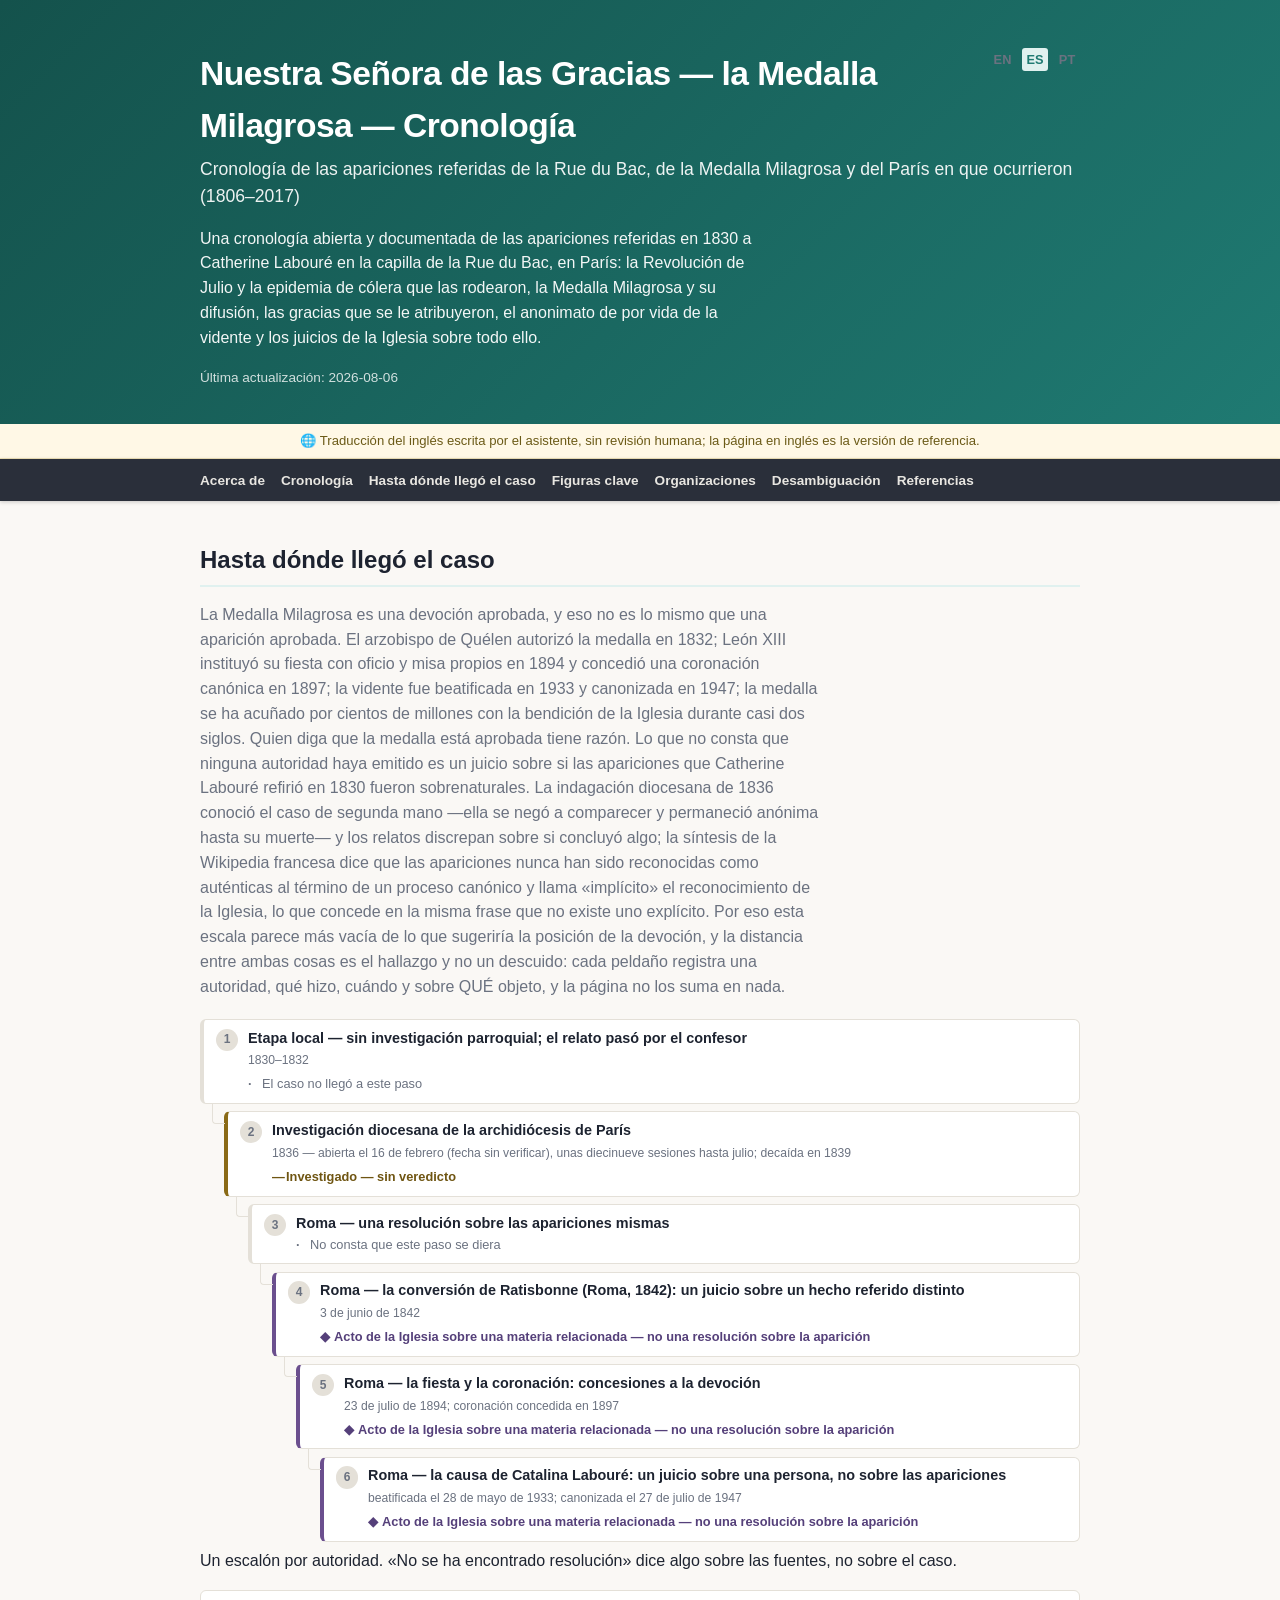
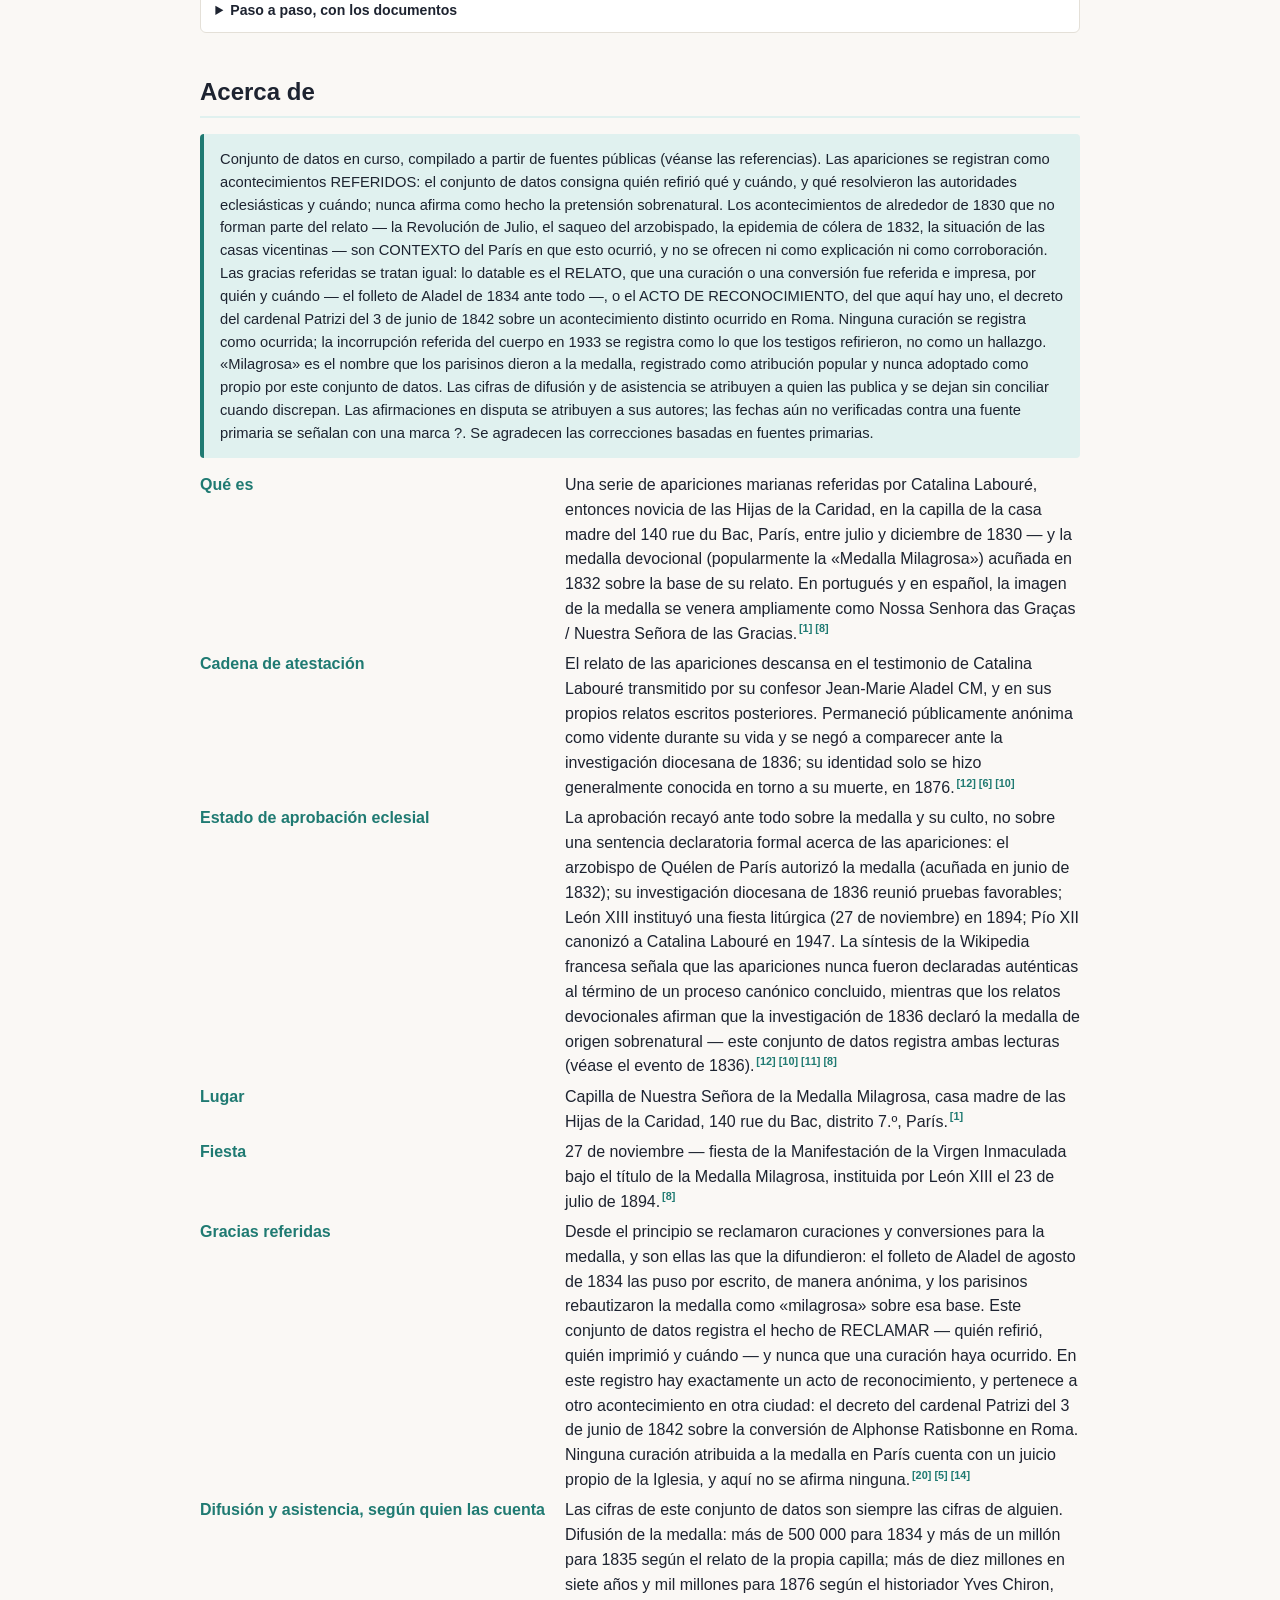
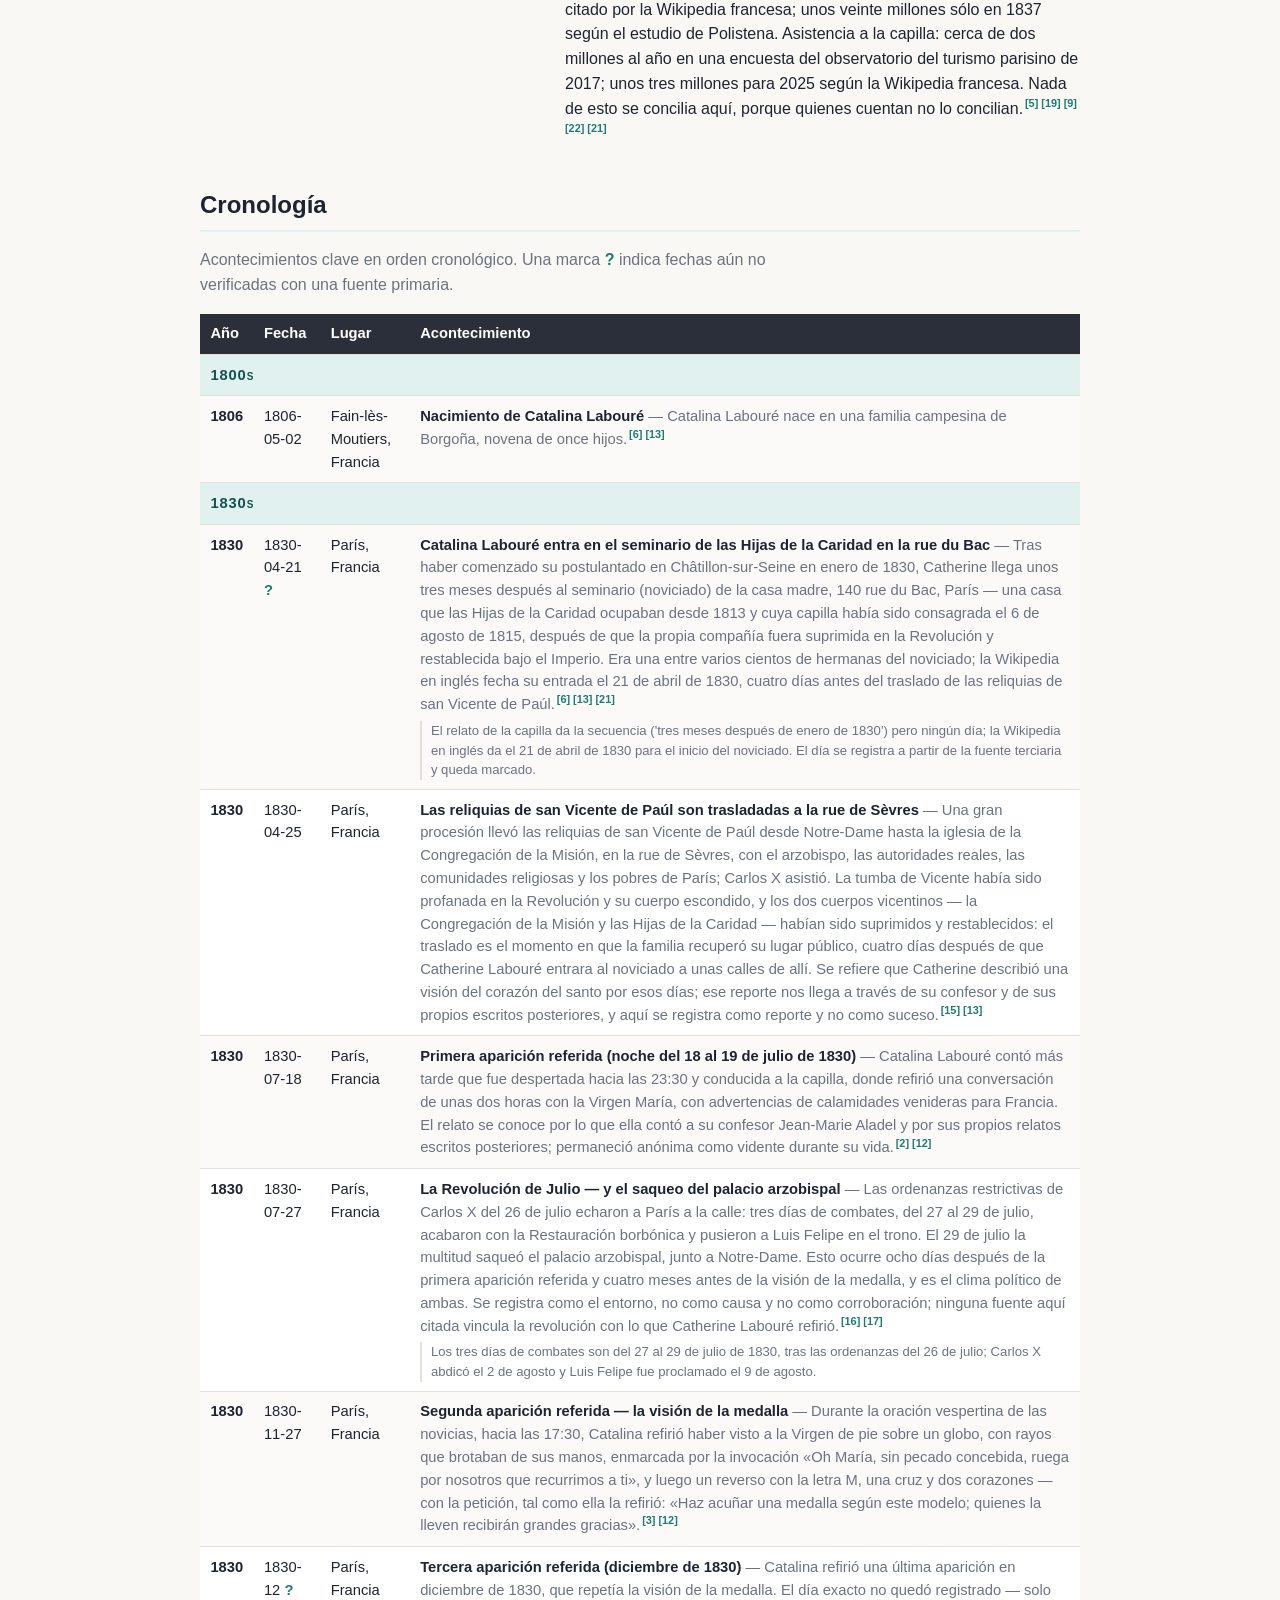
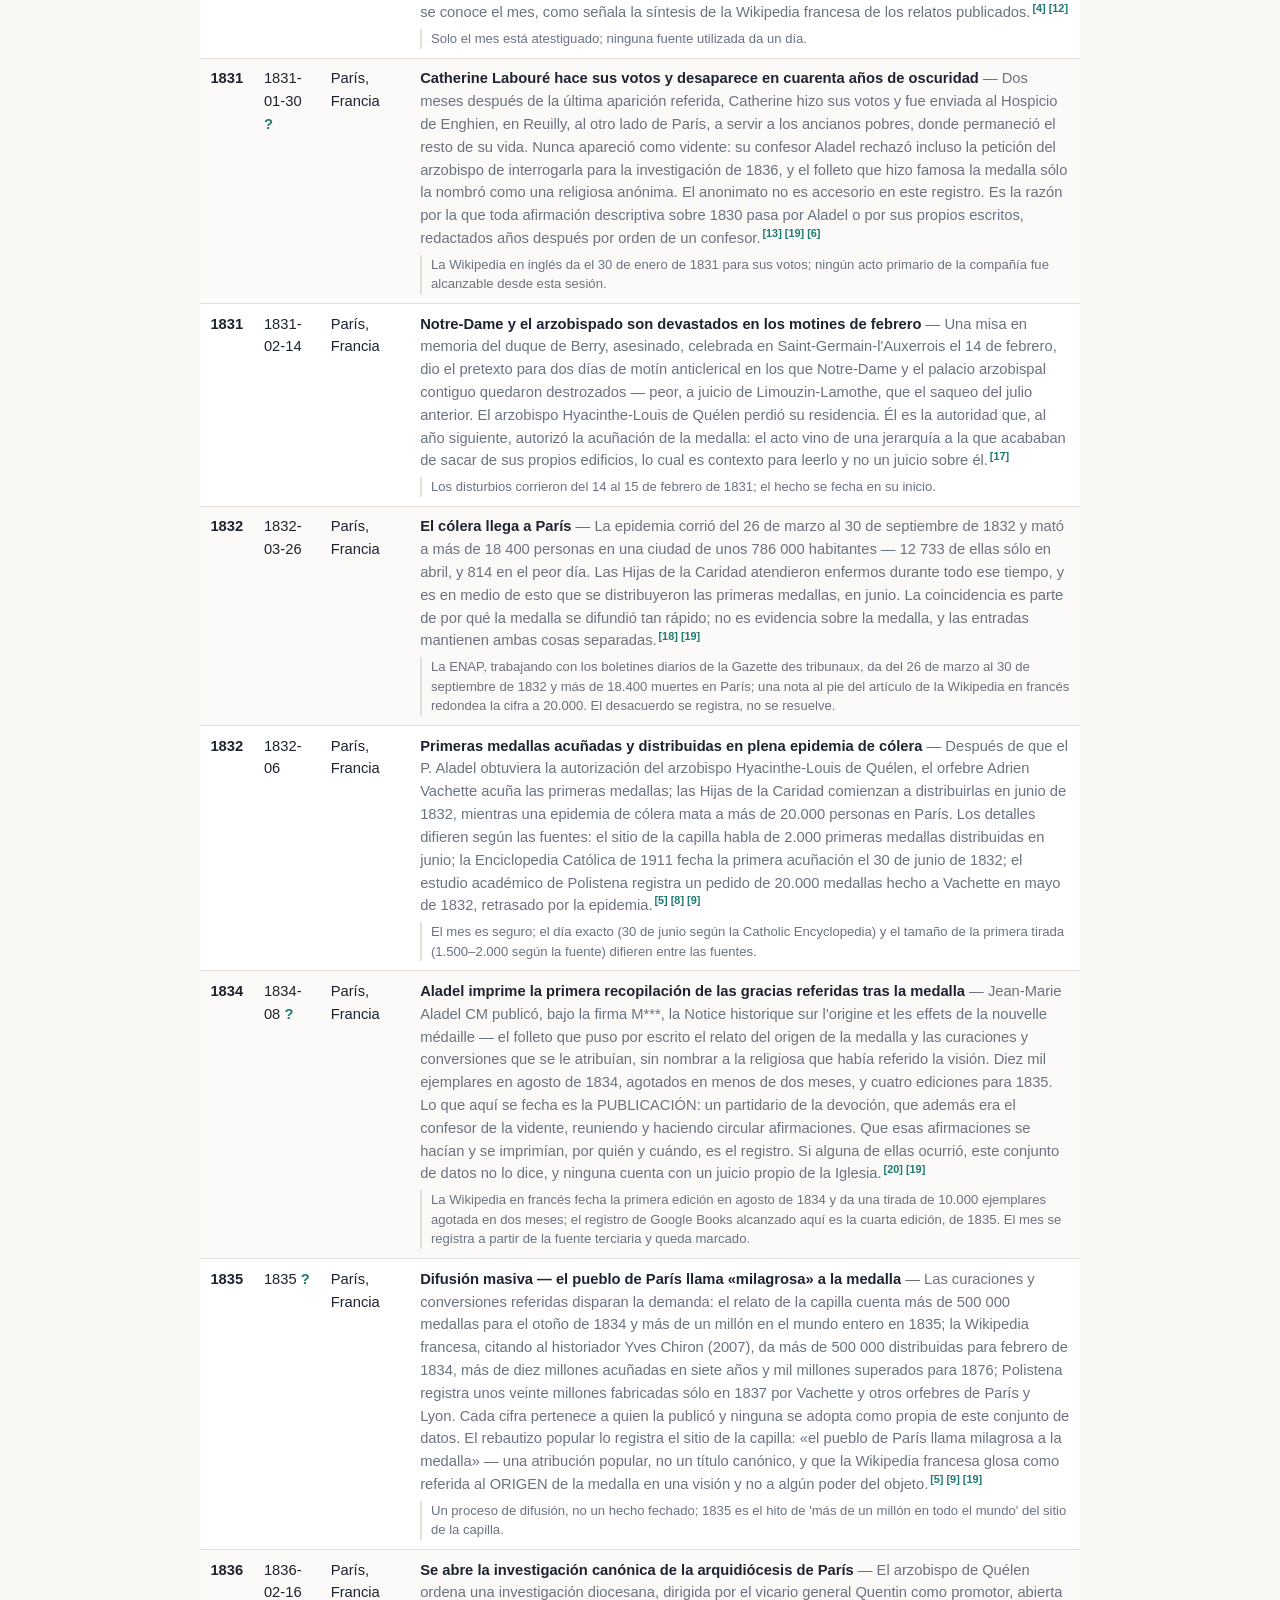
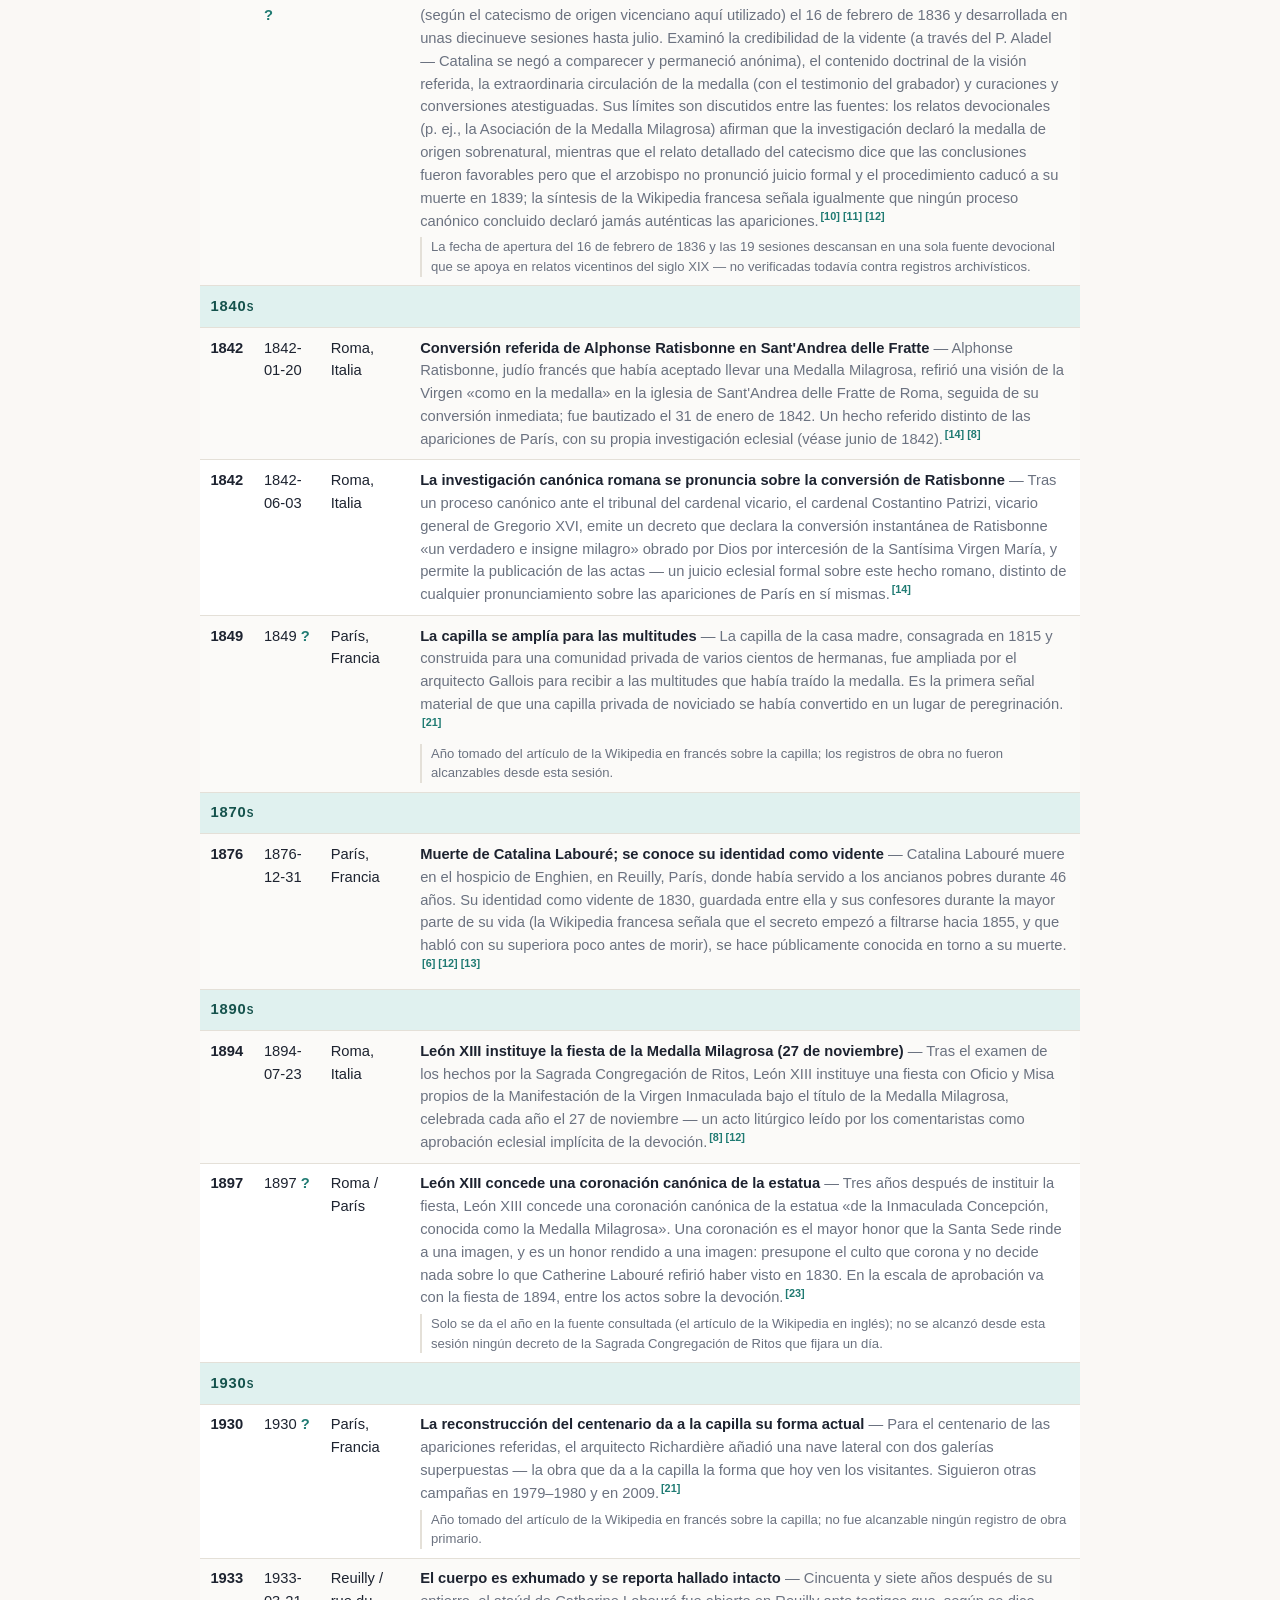
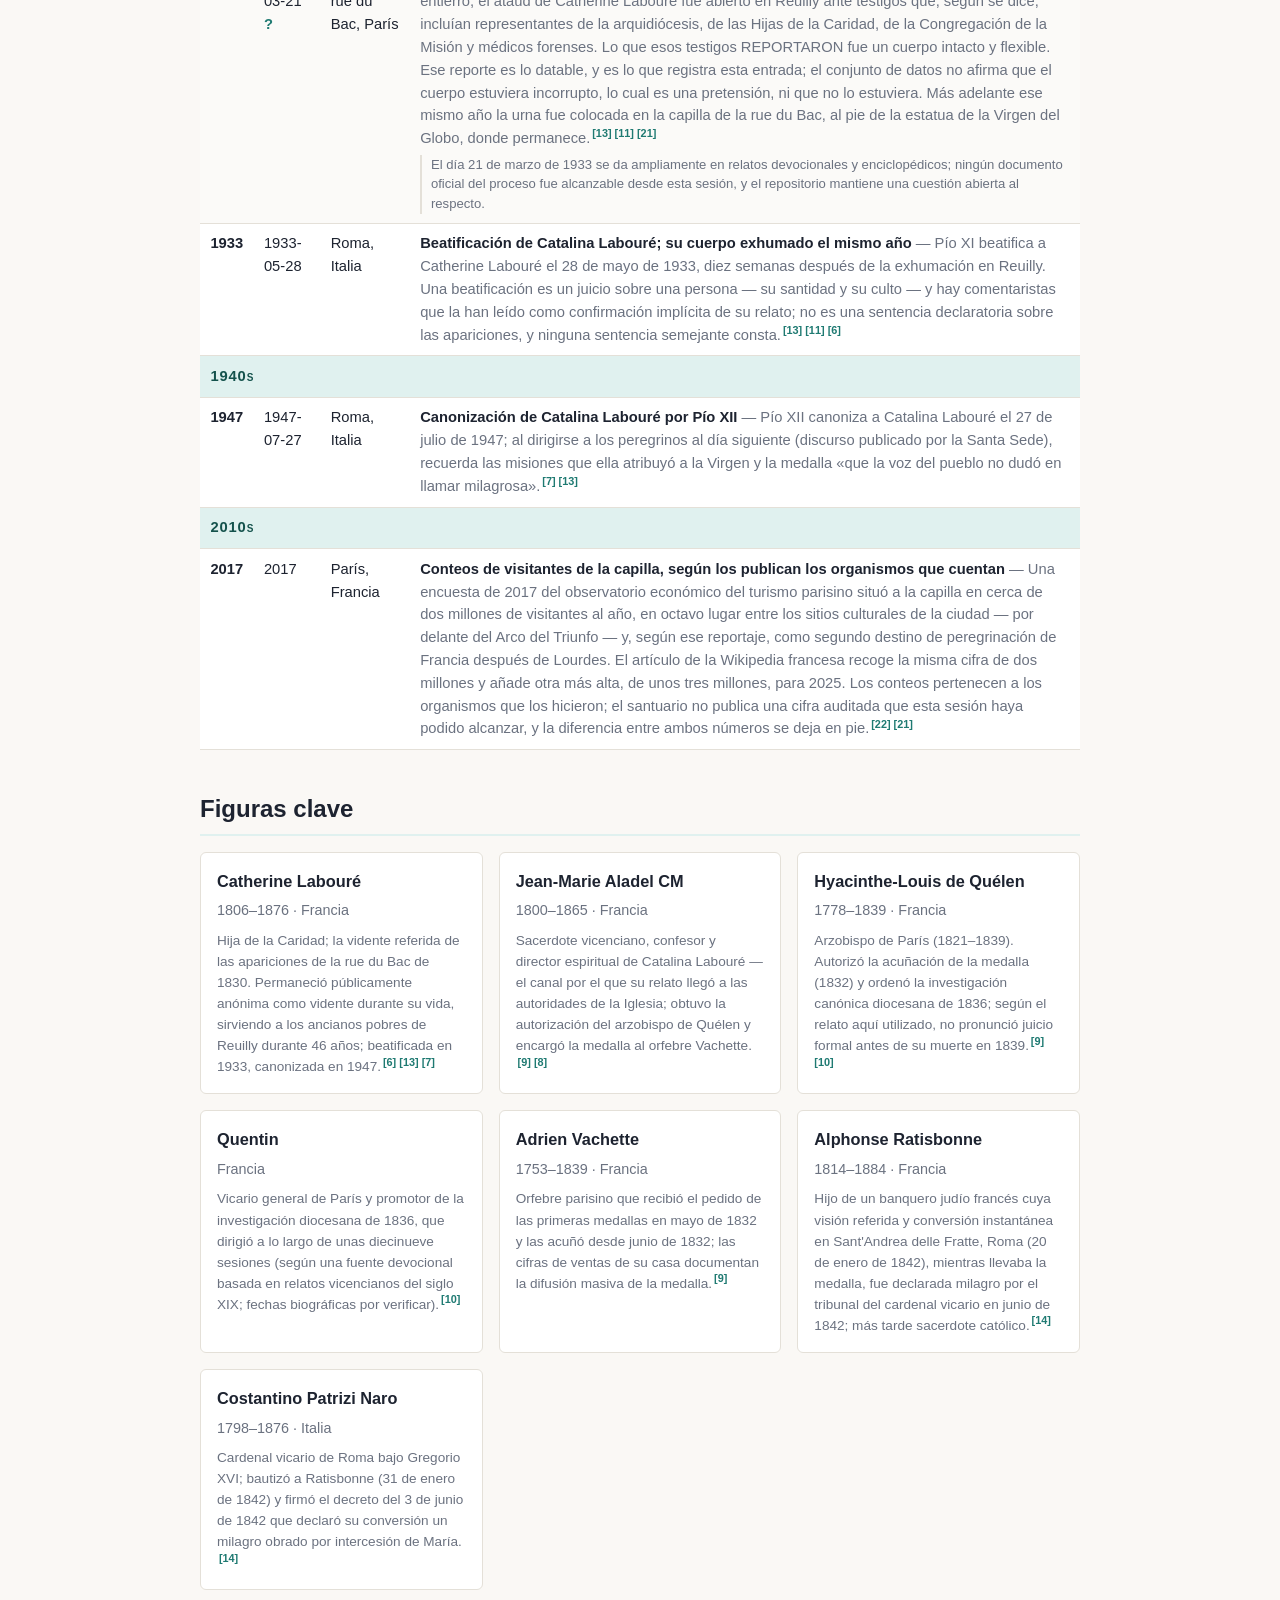
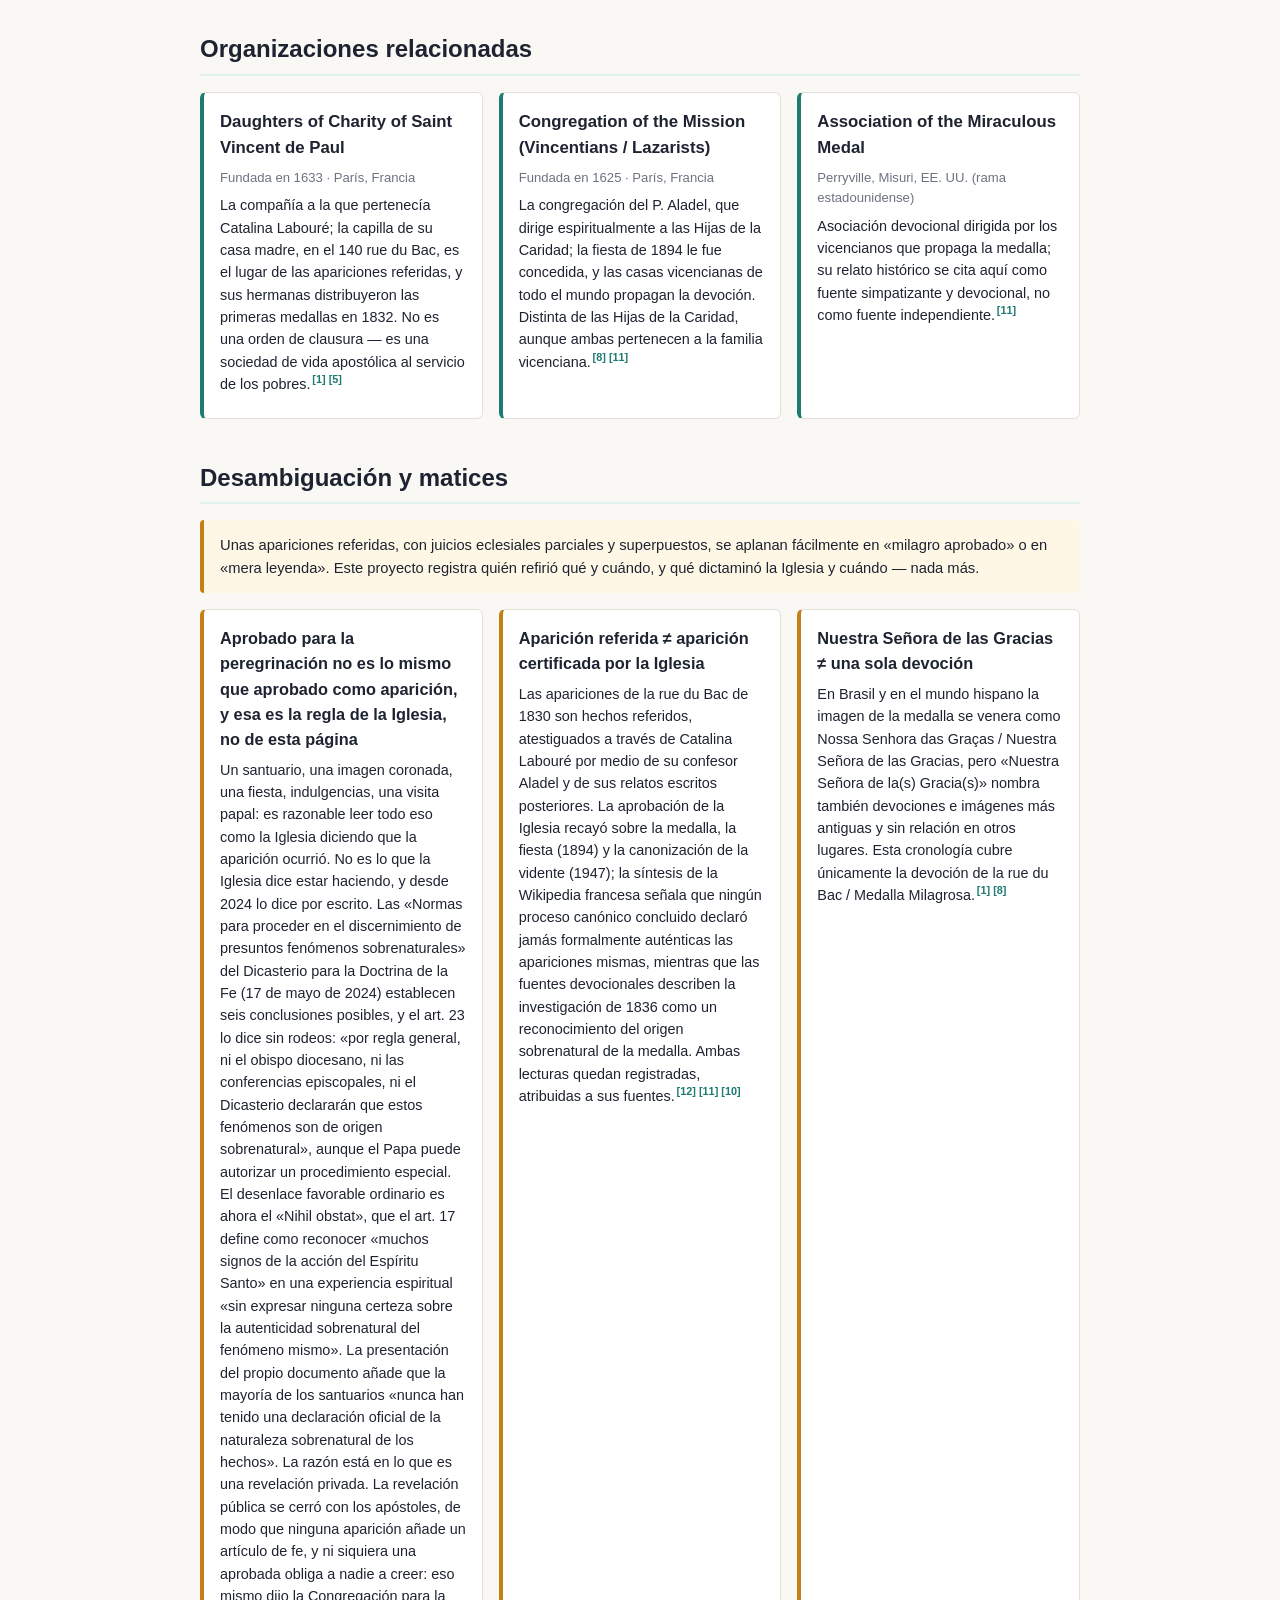
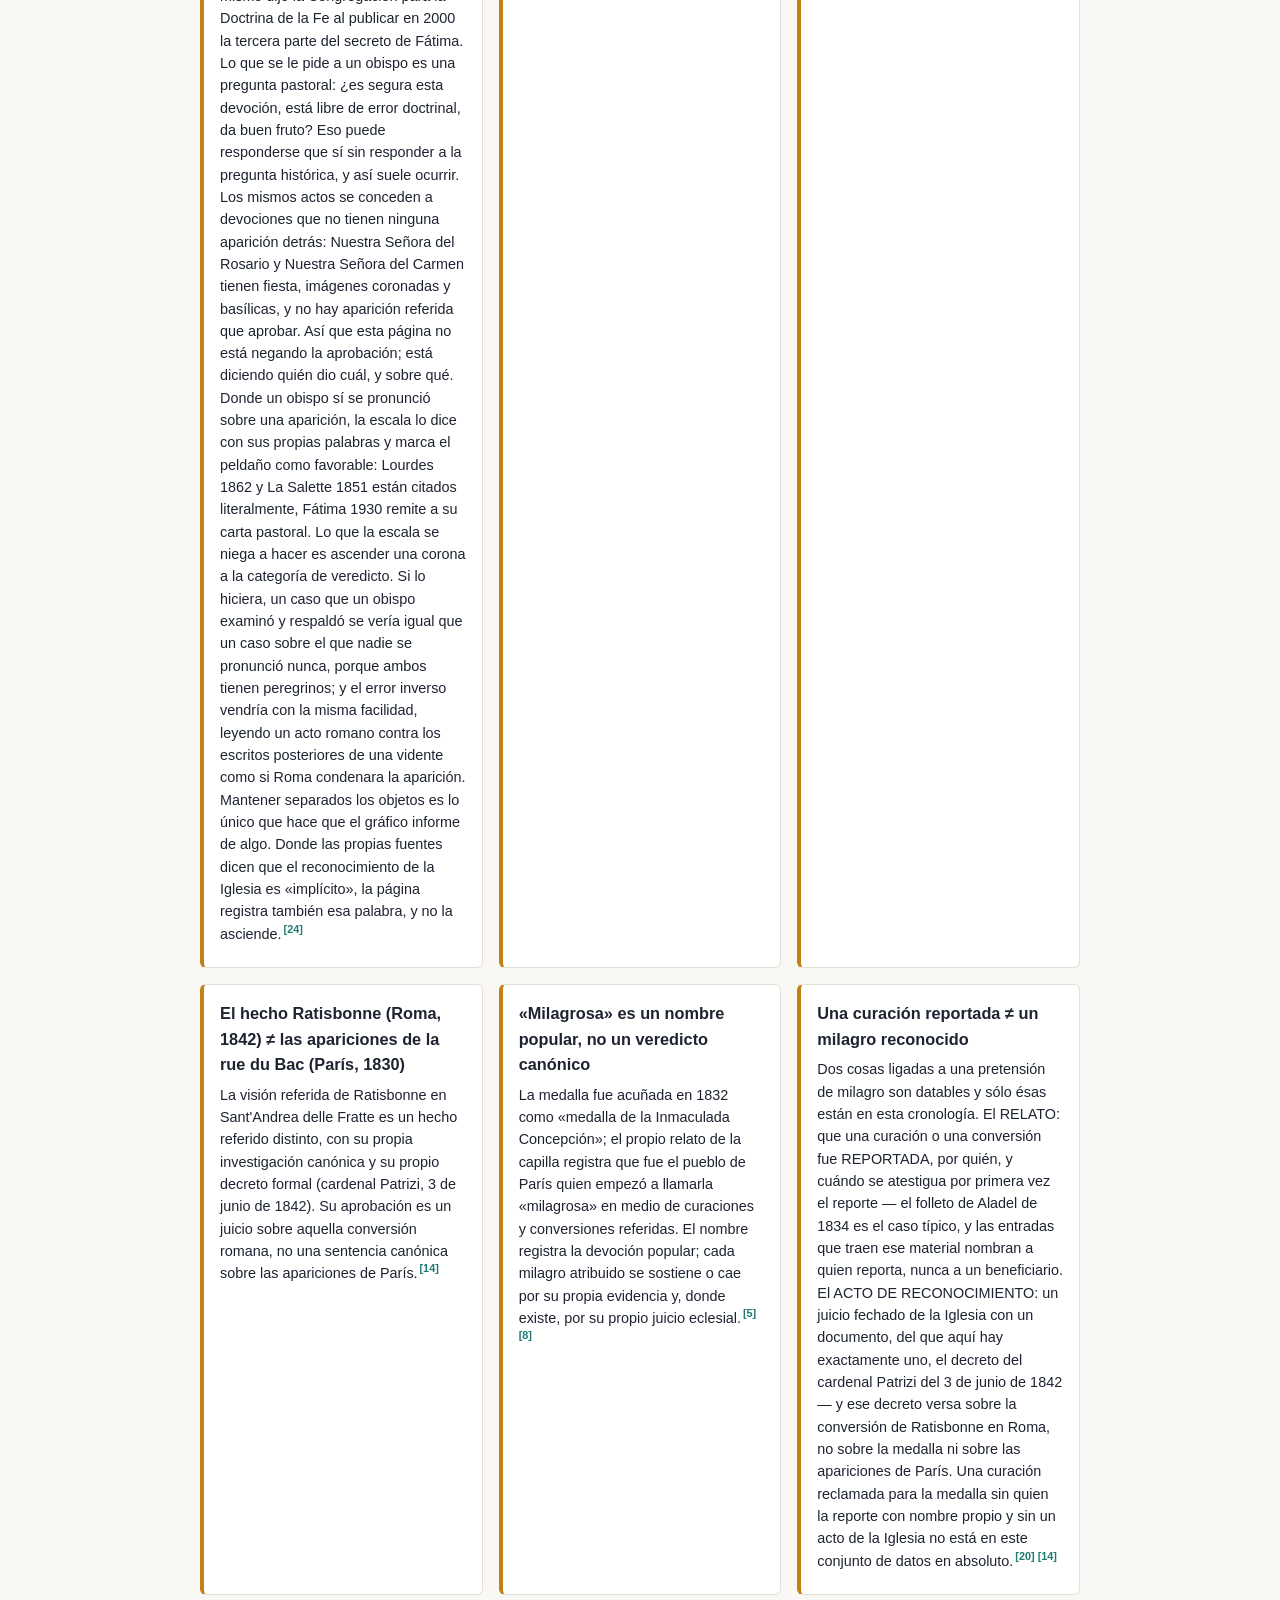
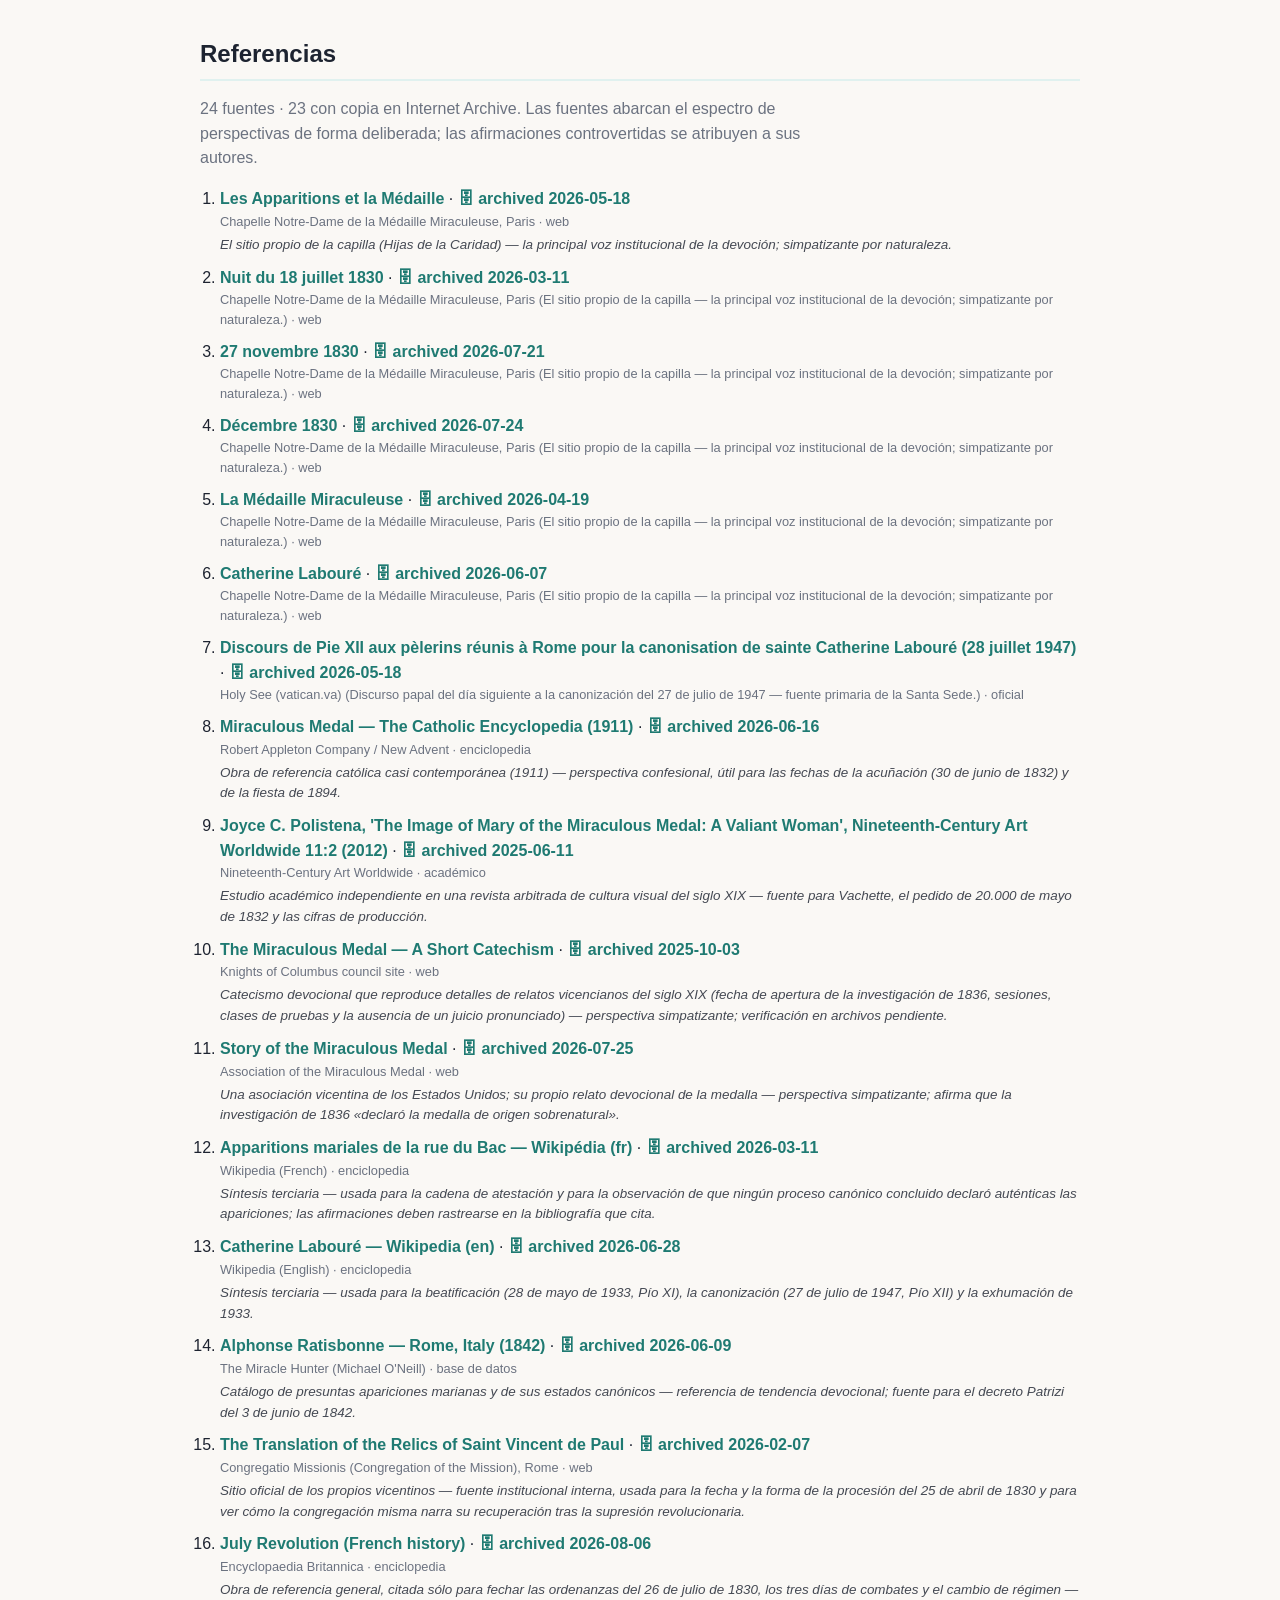
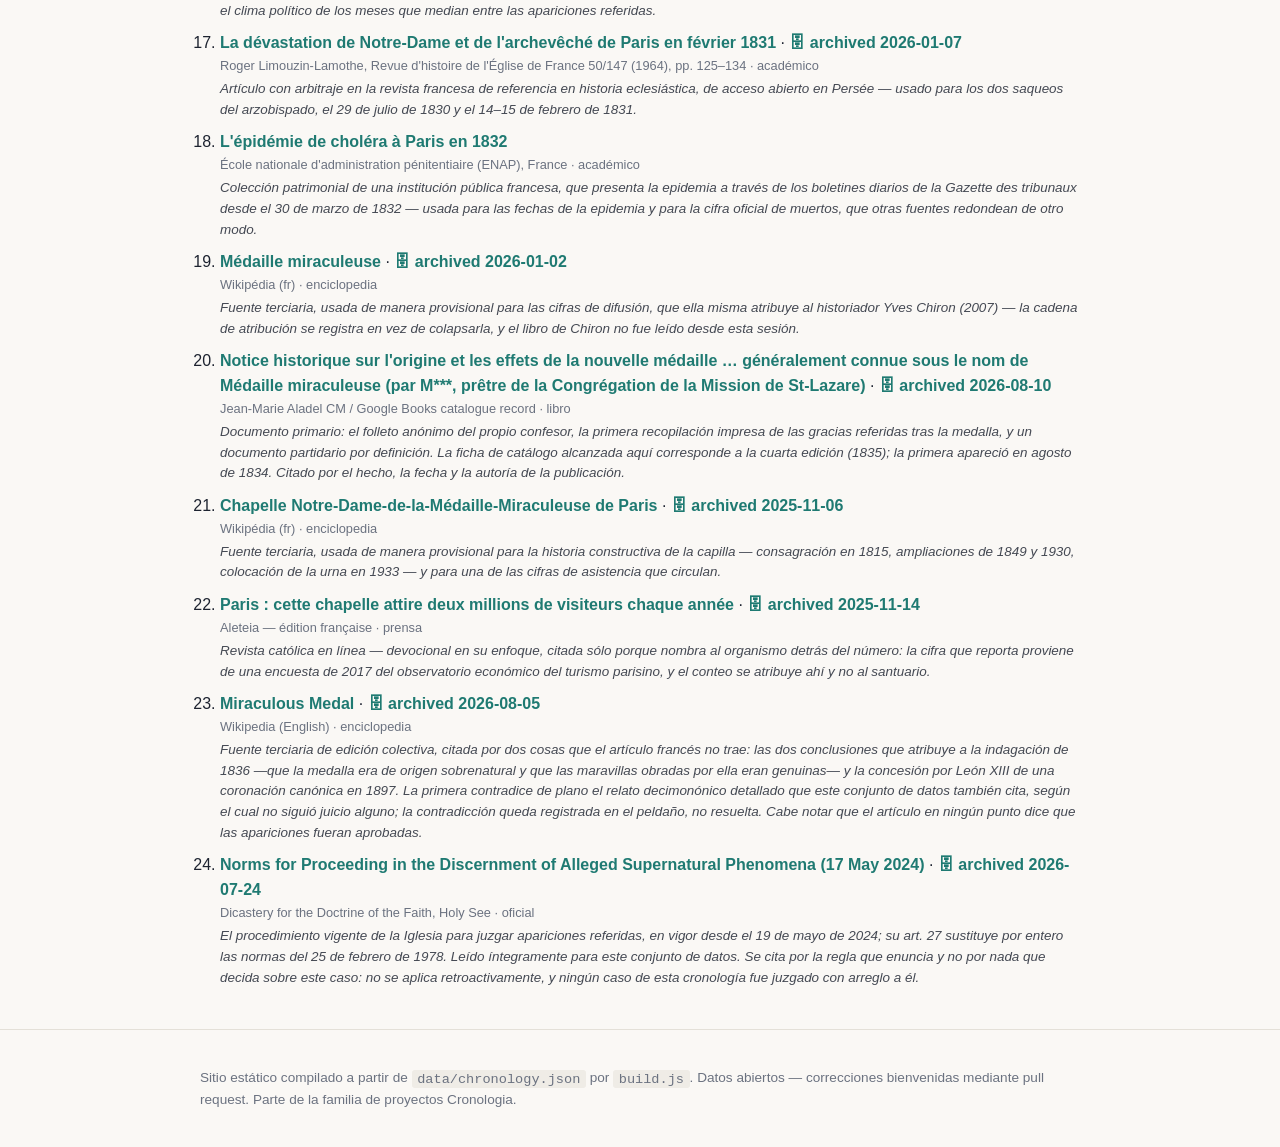
==== commit 23635709: "Wayback: refresh data/archives.json (scheduled preservation run)" ====
--- a/docs/es/index.html
+++ b/docs/es/index.html
@@ -523,85 +523,85 @@
 
     <section id="references">
       <h2>Referencias</h2>
-      <p class="section-intro">24 fuentes. Las fuentes abarcan el
+      <p class="section-intro">24 fuentes · 23 con copia en Internet Archive. Las fuentes abarcan el
       espectro de perspectivas de forma deliberada; las afirmaciones controvertidas se atribuyen a sus autores.</p>
       <ol class="references">
         <li id="ref-1">
-          <a href="https://www.chapellenotredamedelamedaillemiraculeuse.com/apparitions-et-medaille/" rel="noopener noreferrer" target="_blank">Les Apparitions et la Médaille</a>
+          <a href="https://www.chapellenotredamedelamedaillemiraculeuse.com/apparitions-et-medaille/" rel="noopener noreferrer" target="_blank">Les Apparitions et la Médaille</a> · <a class="archive-link" href="https://web.archive.org/web/20260518055412/https://www.chapellenotredamedelamedaillemiraculeuse.com/apparitions-et-medaille/" rel="noopener noreferrer" target="_blank">🗄 archived 2026-05-18</a>
           <span class="ref-meta">Chapelle Notre-Dame de la Médaille Miraculeuse, Paris · web</span>
           <span class="ref-note">El sitio propio de la capilla (Hijas de la Caridad) — la principal voz institucional de la devoción; simpatizante por naturaleza.</span>
         </li>
         <li id="ref-2">
-          <a href="https://www.chapellenotredamedelamedaillemiraculeuse.com/apparitions-et-medaille/nuit-du-18-juillet-1830/" rel="noopener noreferrer" target="_blank">Nuit du 18 juillet 1830</a>
+          <a href="https://www.chapellenotredamedelamedaillemiraculeuse.com/apparitions-et-medaille/nuit-du-18-juillet-1830/" rel="noopener noreferrer" target="_blank">Nuit du 18 juillet 1830</a> · <a class="archive-link" href="https://web.archive.org/web/20260311185026/https://www.chapellenotredamedelamedaillemiraculeuse.com/apparitions-et-medaille/nuit-du-18-juillet-1830/" rel="noopener noreferrer" target="_blank">🗄 archived 2026-03-11</a>
           <span class="ref-meta">Chapelle Notre-Dame de la Médaille Miraculeuse, Paris (El sitio propio de la capilla — la principal voz institucional de la devoción; simpatizante por naturaleza.) · web</span>
         </li>
         <li id="ref-3">
-          <a href="https://www.chapellenotredamedelamedaillemiraculeuse.com/apparitions-et-medaille/27-novembre-1830/" rel="noopener noreferrer" target="_blank">27 novembre 1830</a>
+          <a href="https://www.chapellenotredamedelamedaillemiraculeuse.com/apparitions-et-medaille/27-novembre-1830/" rel="noopener noreferrer" target="_blank">27 novembre 1830</a> · <a class="archive-link" href="https://web.archive.org/web/20260721041546/https://www.chapellenotredamedelamedaillemiraculeuse.com/apparitions-et-medaille/27-novembre-1830/" rel="noopener noreferrer" target="_blank">🗄 archived 2026-07-21</a>
           <span class="ref-meta">Chapelle Notre-Dame de la Médaille Miraculeuse, Paris (El sitio propio de la capilla — la principal voz institucional de la devoción; simpatizante por naturaleza.) · web</span>
         </li>
         <li id="ref-4">
-          <a href="https://www.chapellenotredamedelamedaillemiraculeuse.com/apparitions-et-medaille/decembre-1830/" rel="noopener noreferrer" target="_blank">Décembre 1830</a>
+          <a href="https://www.chapellenotredamedelamedaillemiraculeuse.com/apparitions-et-medaille/decembre-1830/" rel="noopener noreferrer" target="_blank">Décembre 1830</a> · <a class="archive-link" href="https://web.archive.org/web/20260724171811/https://www.chapellenotredamedelamedaillemiraculeuse.com/apparitions-et-medaille/decembre-1830/" rel="noopener noreferrer" target="_blank">🗄 archived 2026-07-24</a>
           <span class="ref-meta">Chapelle Notre-Dame de la Médaille Miraculeuse, Paris (El sitio propio de la capilla — la principal voz institucional de la devoción; simpatizante por naturaleza.) · web</span>
         </li>
         <li id="ref-5">
-          <a href="https://www.chapellenotredamedelamedaillemiraculeuse.com/apparitions-et-medaille/medaille-miraculeuse/" rel="noopener noreferrer" target="_blank">La Médaille Miraculeuse</a>
+          <a href="https://www.chapellenotredamedelamedaillemiraculeuse.com/apparitions-et-medaille/medaille-miraculeuse/" rel="noopener noreferrer" target="_blank">La Médaille Miraculeuse</a> · <a class="archive-link" href="https://web.archive.org/web/20260419075040/https://www.chapellenotredamedelamedaillemiraculeuse.com/apparitions-et-medaille/medaille-miraculeuse/" rel="noopener noreferrer" target="_blank">🗄 archived 2026-04-19</a>
           <span class="ref-meta">Chapelle Notre-Dame de la Médaille Miraculeuse, Paris (El sitio propio de la capilla — la principal voz institucional de la devoción; simpatizante por naturaleza.) · web</span>
         </li>
         <li id="ref-6">
-          <a href="https://www.chapellenotredamedelamedaillemiraculeuse.com/histoire-dune-famille/catherine-laboure/" rel="noopener noreferrer" target="_blank">Catherine Labouré</a>
+          <a href="https://www.chapellenotredamedelamedaillemiraculeuse.com/histoire-dune-famille/catherine-laboure/" rel="noopener noreferrer" target="_blank">Catherine Labouré</a> · <a class="archive-link" href="https://web.archive.org/web/20260607073721/https://www.chapellenotredamedelamedaillemiraculeuse.com/histoire-dune-famille/catherine-laboure/" rel="noopener noreferrer" target="_blank">🗄 archived 2026-06-07</a>
           <span class="ref-meta">Chapelle Notre-Dame de la Médaille Miraculeuse, Paris (El sitio propio de la capilla — la principal voz institucional de la devoción; simpatizante por naturaleza.) · web</span>
         </li>
         <li id="ref-7">
-          <a href="https://www.vatican.va/content/pius-xii/fr/speeches/1947/documents/hf_p-xii_spe_19470728_beata-caterina-laboure.html" rel="noopener noreferrer" target="_blank">Discours de Pie XII aux pèlerins réunis à Rome pour la canonisation de sainte Catherine Labouré (28 juillet 1947)</a>
+          <a href="https://www.vatican.va/content/pius-xii/fr/speeches/1947/documents/hf_p-xii_spe_19470728_beata-caterina-laboure.html" rel="noopener noreferrer" target="_blank">Discours de Pie XII aux pèlerins réunis à Rome pour la canonisation de sainte Catherine Labouré (28 juillet 1947)</a> · <a class="archive-link" href="https://web.archive.org/web/20260518011905/https://www.vatican.va/content/pius-xii/fr/speeches/1947/documents/hf_p-xii_spe_19470728_beata-caterina-laboure.html" rel="noopener noreferrer" target="_blank">🗄 archived 2026-05-18</a>
           <span class="ref-meta">Holy See (vatican.va) (Discurso papal del día siguiente a la canonización del 27 de julio de 1947 — fuente primaria de la Santa Sede.) · oficial</span>
         </li>
         <li id="ref-8">
-          <a href="https://www.newadvent.org/cathen/10115a.htm" rel="noopener noreferrer" target="_blank">Miraculous Medal — The Catholic Encyclopedia (1911)</a>
+          <a href="https://www.newadvent.org/cathen/10115a.htm" rel="noopener noreferrer" target="_blank">Miraculous Medal — The Catholic Encyclopedia (1911)</a> · <a class="archive-link" href="https://web.archive.org/web/20260616205553/https://www.newadvent.org/cathen/10115a.htm" rel="noopener noreferrer" target="_blank">🗄 archived 2026-06-16</a>
           <span class="ref-meta">Robert Appleton Company / New Advent · enciclopedia</span>
           <span class="ref-note">Obra de referencia católica casi contemporánea (1911) — perspectiva confesional, útil para las fechas de la acuñación (30 de junio de 1832) y de la fiesta de 1894.</span>
         </li>
         <li id="ref-9">
-          <a href="https://www.19thc-artworldwide.org/summer12/joyce-polistena-the-image-of-mary-of-the-miraculous-medal" rel="noopener noreferrer" target="_blank">Joyce C. Polistena, &#39;The Image of Mary of the Miraculous Medal: A Valiant Woman&#39;, Nineteenth-Century Art Worldwide 11:2 (2012)</a>
+          <a href="https://www.19thc-artworldwide.org/summer12/joyce-polistena-the-image-of-mary-of-the-miraculous-medal" rel="noopener noreferrer" target="_blank">Joyce C. Polistena, &#39;The Image of Mary of the Miraculous Medal: A Valiant Woman&#39;, Nineteenth-Century Art Worldwide 11:2 (2012)</a> · <a class="archive-link" href="https://web.archive.org/web/20250611025511/https://19thc-artworldwide.org/summer12/joyce-polistena-the-image-of-mary-of-the-miraculous-medal" rel="noopener noreferrer" target="_blank">🗄 archived 2025-06-11</a>
           <span class="ref-meta">Nineteenth-Century Art Worldwide · académico</span>
           <span class="ref-note">Estudio académico independiente en una revista arbitrada de cultura visual del siglo XIX — fuente para Vachette, el pedido de 20.000 de mayo de 1832 y las cifras de producción.</span>
         </li>
         <li id="ref-10">
-          <a href="https://www.kofpb.org/2023/11/27/the-miraculous-medal-a-short-catechism/" rel="noopener noreferrer" target="_blank">The Miraculous Medal — A Short Catechism</a>
+          <a href="https://www.kofpb.org/2023/11/27/the-miraculous-medal-a-short-catechism/" rel="noopener noreferrer" target="_blank">The Miraculous Medal — A Short Catechism</a> · <a class="archive-link" href="https://web.archive.org/web/20251003231218/https://www.kofpb.org/2023/11/27/the-miraculous-medal-a-short-catechism/" rel="noopener noreferrer" target="_blank">🗄 archived 2025-10-03</a>
           <span class="ref-meta">Knights of Columbus council site · web</span>
           <span class="ref-note">Catecismo devocional que reproduce detalles de relatos vicencianos del siglo XIX (fecha de apertura de la investigación de 1836, sesiones, clases de pruebas y la ausencia de un juicio pronunciado) — perspectiva simpatizante; verificación en archivos pendiente.</span>
         </li>
         <li id="ref-11">
-          <a href="https://amm.org/about-us/story-miraculous-medal/" rel="noopener noreferrer" target="_blank">Story of the Miraculous Medal</a>
+          <a href="https://amm.org/about-us/story-miraculous-medal/" rel="noopener noreferrer" target="_blank">Story of the Miraculous Medal</a> · <a class="archive-link" href="https://web.archive.org/web/20260725203220/https://amm.org/about-us/story-miraculous-medal/" rel="noopener noreferrer" target="_blank">🗄 archived 2026-07-25</a>
           <span class="ref-meta">Association of the Miraculous Medal · web</span>
           <span class="ref-note">Una asociación vicentina de los Estados Unidos; su propio relato devocional de la medalla — perspectiva simpatizante; afirma que la investigación de 1836 «declaró la medalla de origen sobrenatural».</span>
         </li>
         <li id="ref-12">
-          <a href="https://fr.wikipedia.org/wiki/Apparitions_mariales_de_la_rue_du_Bac" rel="noopener noreferrer" target="_blank">Apparitions mariales de la rue du Bac — Wikipédia (fr)</a>
+          <a href="https://fr.wikipedia.org/wiki/Apparitions_mariales_de_la_rue_du_Bac" rel="noopener noreferrer" target="_blank">Apparitions mariales de la rue du Bac — Wikipédia (fr)</a> · <a class="archive-link" href="https://web.archive.org/web/20260311062452/https://fr.wikipedia.org/wiki/Apparitions_mariales_de_la_rue_du_Bac" rel="noopener noreferrer" target="_blank">🗄 archived 2026-03-11</a>
           <span class="ref-meta">Wikipedia (French) · enciclopedia</span>
           <span class="ref-note">Síntesis terciaria — usada para la cadena de atestación y para la observación de que ningún proceso canónico concluido declaró auténticas las apariciones; las afirmaciones deben rastrearse en la bibliografía que cita.</span>
         </li>
         <li id="ref-13">
-          <a href="https://en.wikipedia.org/wiki/Catherine_Labour%C3%A9" rel="noopener noreferrer" target="_blank">Catherine Labouré — Wikipedia (en)</a>
+          <a href="https://en.wikipedia.org/wiki/Catherine_Labour%C3%A9" rel="noopener noreferrer" target="_blank">Catherine Labouré — Wikipedia (en)</a> · <a class="archive-link" href="https://web.archive.org/web/20260628192721/https://en.wikipedia.org/wiki/Catherine_Labour%C3%A9" rel="noopener noreferrer" target="_blank">🗄 archived 2026-06-28</a>
           <span class="ref-meta">Wikipedia (English) · enciclopedia</span>
           <span class="ref-note">Síntesis terciaria — usada para la beatificación (28 de mayo de 1933, Pío XI), la canonización (27 de julio de 1947, Pío XII) y la exhumación de 1933.</span>
         </li>
         <li id="ref-14">
-          <a href="http://www.miraclehunter.com/marian_apparitions/approved_apparitions/rome1842/index.html" rel="noopener noreferrer" target="_blank">Alphonse Ratisbonne — Rome, Italy (1842)</a>
+          <a href="http://www.miraclehunter.com/marian_apparitions/approved_apparitions/rome1842/index.html" rel="noopener noreferrer" target="_blank">Alphonse Ratisbonne — Rome, Italy (1842)</a> · <a class="archive-link" href="https://web.archive.org/web/20260609094116/http://miraclehunter.com/marian_apparitions/approved_apparitions/rome1842/index.html" rel="noopener noreferrer" target="_blank">🗄 archived 2026-06-09</a>
           <span class="ref-meta">The Miracle Hunter (Michael O&#39;Neill) · base de datos</span>
           <span class="ref-note">Catálogo de presuntas apariciones marianas y de sus estados canónicos — referencia de tendencia devocional; fuente para el decreto Patrizi del 3 de junio de 1842.</span>
         </li>
         <li id="ref-15">
-          <a href="https://congregatiomissionis.org/en/the-translation-of-the-relics-of-saint-vincent-de-paul/" rel="noopener noreferrer" target="_blank">The Translation of the Relics of Saint Vincent de Paul</a>
+          <a href="https://congregatiomissionis.org/en/the-translation-of-the-relics-of-saint-vincent-de-paul/" rel="noopener noreferrer" target="_blank">The Translation of the Relics of Saint Vincent de Paul</a> · <a class="archive-link" href="https://web.archive.org/web/20260207171634/https://congregatiomissionis.org/en/the-translation-of-the-relics-of-saint-vincent-de-paul/" rel="noopener noreferrer" target="_blank">🗄 archived 2026-02-07</a>
           <span class="ref-meta">Congregatio Missionis (Congregation of the Mission), Rome · web</span>
           <span class="ref-note">Sitio oficial de los propios vicentinos — fuente institucional interna, usada para la fecha y la forma de la procesión del 25 de abril de 1830 y para ver cómo la congregación misma narra su recuperación tras la supresión revolucionaria.</span>
         </li>
         <li id="ref-16">
-          <a href="https://www.britannica.com/event/July-Revolution" rel="noopener noreferrer" target="_blank">July Revolution (French history)</a>
+          <a href="https://www.britannica.com/event/July-Revolution" rel="noopener noreferrer" target="_blank">July Revolution (French history)</a> · <a class="archive-link" href="https://web.archive.org/web/20260806033444/https://www.britannica.com/event/July-Revolution" rel="noopener noreferrer" target="_blank">🗄 archived 2026-08-06</a>
           <span class="ref-meta">Encyclopaedia Britannica · enciclopedia</span>
           <span class="ref-note">Obra de referencia general, citada sólo para fechar las ordenanzas del 26 de julio de 1830, los tres días de combates y el cambio de régimen — el clima político de los meses que median entre las apariciones referidas.</span>
         </li>
         <li id="ref-17">
-          <a href="https://www.persee.fr/doc/rhef_0300-9505_1964_num_50_147_1733" rel="noopener noreferrer" target="_blank">La dévastation de Notre-Dame et de l&#39;archevêché de Paris en février 1831</a>
+          <a href="https://www.persee.fr/doc/rhef_0300-9505_1964_num_50_147_1733" rel="noopener noreferrer" target="_blank">La dévastation de Notre-Dame et de l&#39;archevêché de Paris en février 1831</a> · <a class="archive-link" href="https://web.archive.org/web/20260107190910/https://www.persee.fr/doc/rhef_0300-9505_1964_num_50_147_1733" rel="noopener noreferrer" target="_blank">🗄 archived 2026-01-07</a>
           <span class="ref-meta">Roger Limouzin-Lamothe, Revue d&#39;histoire de l&#39;Église de France 50/147 (1964), pp. 125–134 · académico</span>
           <span class="ref-note">Artículo con arbitraje en la revista francesa de referencia en historia eclesiástica, de acceso abierto en Persée — usado para los dos saqueos del arzobispado, el 29 de julio de 1830 y el 14–15 de febrero de 1831.</span>
         </li>
@@ -611,32 +611,32 @@
           <span class="ref-note">Colección patrimonial de una institución pública francesa, que presenta la epidemia a través de los boletines diarios de la Gazette des tribunaux desde el 30 de marzo de 1832 — usada para las fechas de la epidemia y para la cifra oficial de muertos, que otras fuentes redondean de otro modo.</span>
         </li>
         <li id="ref-19">
-          <a href="https://fr.wikipedia.org/wiki/M%C3%A9daille_miraculeuse" rel="noopener noreferrer" target="_blank">Médaille miraculeuse</a>
+          <a href="https://fr.wikipedia.org/wiki/M%C3%A9daille_miraculeuse" rel="noopener noreferrer" target="_blank">Médaille miraculeuse</a> · <a class="archive-link" href="https://web.archive.org/web/20260102110349/https://fr.wikipedia.org/wiki/M%C3%A9daille_miraculeuse" rel="noopener noreferrer" target="_blank">🗄 archived 2026-01-02</a>
           <span class="ref-meta">Wikipédia (fr) · enciclopedia</span>
           <span class="ref-note">Fuente terciaria, usada de manera provisional para las cifras de difusión, que ella misma atribuye al historiador Yves Chiron (2007) — la cadena de atribución se registra en vez de colapsarla, y el libro de Chiron no fue leído desde esta sesión.</span>
         </li>
         <li id="ref-20">
-          <a href="https://books.google.com/books/about/Notice_historique_sur_l_origine_et_les_e.html?id=My9b_0jvs_MC" rel="noopener noreferrer" target="_blank">Notice historique sur l&#39;origine et les effets de la nouvelle médaille … généralement connue sous le nom de Médaille miraculeuse (par M***, prêtre de la Congrégation de la Mission de St-Lazare)</a>
+          <a href="https://books.google.com/books/about/Notice_historique_sur_l_origine_et_les_e.html?id=My9b_0jvs_MC" rel="noopener noreferrer" target="_blank">Notice historique sur l&#39;origine et les effets de la nouvelle médaille … généralement connue sous le nom de Médaille miraculeuse (par M***, prêtre de la Congrégation de la Mission de St-Lazare)</a> · <a class="archive-link" href="https://web.archive.org/web/20260810080713/https://books.google.com/books/about/Notice_historique_sur_l_origine_et_les_e.html?id=My9b_0jvs_MC" rel="noopener noreferrer" target="_blank">🗄 archived 2026-08-10</a>
           <span class="ref-meta">Jean-Marie Aladel CM / Google Books catalogue record · libro</span>
           <span class="ref-note">Documento primario: el folleto anónimo del propio confesor, la primera recopilación impresa de las gracias referidas tras la medalla, y un documento partidario por definición. La ficha de catálogo alcanzada aquí corresponde a la cuarta edición (1835); la primera apareció en agosto de 1834. Citado por el hecho, la fecha y la autoría de la publicación.</span>
         </li>
         <li id="ref-21">
-          <a href="https://fr.wikipedia.org/wiki/Chapelle_Notre-Dame-de-la-M%C3%A9daille-Miraculeuse_de_Paris" rel="noopener noreferrer" target="_blank">Chapelle Notre-Dame-de-la-Médaille-Miraculeuse de Paris</a>
+          <a href="https://fr.wikipedia.org/wiki/Chapelle_Notre-Dame-de-la-M%C3%A9daille-Miraculeuse_de_Paris" rel="noopener noreferrer" target="_blank">Chapelle Notre-Dame-de-la-Médaille-Miraculeuse de Paris</a> · <a class="archive-link" href="https://web.archive.org/web/20251106161557/https://fr.wikipedia.org/wiki/Chapelle_Notre-Dame-de-la-M%C3%A9daille-Miraculeuse_de_Paris" rel="noopener noreferrer" target="_blank">🗄 archived 2025-11-06</a>
           <span class="ref-meta">Wikipédia (fr) · enciclopedia</span>
           <span class="ref-note">Fuente terciaria, usada de manera provisional para la historia constructiva de la capilla — consagración en 1815, ampliaciones de 1849 y 1930, colocación de la urna en 1933 — y para una de las cifras de asistencia que circulan.</span>
         </li>
         <li id="ref-22">
-          <a href="https://fr.aleteia.org/2018/11/27/plus-que-larc-de-triomphe-cette-chapelle-attire-des-visiteurs-venus-du-monde-entier/" rel="noopener noreferrer" target="_blank">Paris : cette chapelle attire deux millions de visiteurs chaque année</a>
+          <a href="https://fr.aleteia.org/2018/11/27/plus-que-larc-de-triomphe-cette-chapelle-attire-des-visiteurs-venus-du-monde-entier/" rel="noopener noreferrer" target="_blank">Paris : cette chapelle attire deux millions de visiteurs chaque année</a> · <a class="archive-link" href="https://web.archive.org/web/20251114062637/https://fr.aleteia.org/2018/11/27/plus-que-larc-de-triomphe-cette-chapelle-attire-des-visiteurs-venus-du-monde-entier/" rel="noopener noreferrer" target="_blank">🗄 archived 2025-11-14</a>
           <span class="ref-meta">Aleteia — édition française · prensa</span>
           <span class="ref-note">Revista católica en línea — devocional en su enfoque, citada sólo porque nombra al organismo detrás del número: la cifra que reporta proviene de una encuesta de 2017 del observatorio económico del turismo parisino, y el conteo se atribuye ahí y no al santuario.</span>
         </li>
         <li id="ref-23">
-          <a href="https://en.wikipedia.org/wiki/Miraculous_Medal" rel="noopener noreferrer" target="_blank">Miraculous Medal</a>
+          <a href="https://en.wikipedia.org/wiki/Miraculous_Medal" rel="noopener noreferrer" target="_blank">Miraculous Medal</a> · <a class="archive-link" href="https://web.archive.org/web/20260805214229/https://en.wikipedia.org/wiki/Miraculous_Medal" rel="noopener noreferrer" target="_blank">🗄 archived 2026-08-05</a>
           <span class="ref-meta">Wikipedia (English) · enciclopedia</span>
           <span class="ref-note">Fuente terciaria de edición colectiva, citada por dos cosas que el artículo francés no trae: las dos conclusiones que atribuye a la indagación de 1836 —que la medalla era de origen sobrenatural y que las maravillas obradas por ella eran genuinas— y la concesión por León XIII de una coronación canónica en 1897. La primera contradice de plano el relato decimonónico detallado que este conjunto de datos también cita, según el cual no siguió juicio alguno; la contradicción queda registrada en el peldaño, no resuelta. Cabe notar que el artículo en ningún punto dice que las apariciones fueran aprobadas.</span>
         </li>
         <li id="ref-24">
-          <a href="https://www.vatican.va/roman_curia/congregations/cfaith/documents/rc_ddf_doc_20240517_norme-fenomeni-soprannaturali_en.html" rel="noopener noreferrer" target="_blank">Norms for Proceeding in the Discernment of Alleged Supernatural Phenomena (17 May 2024)</a>
+          <a href="https://www.vatican.va/roman_curia/congregations/cfaith/documents/rc_ddf_doc_20240517_norme-fenomeni-soprannaturali_en.html" rel="noopener noreferrer" target="_blank">Norms for Proceeding in the Discernment of Alleged Supernatural Phenomena (17 May 2024)</a> · <a class="archive-link" href="https://web.archive.org/web/20260724130748/https://www.vatican.va/roman_curia/congregations/cfaith/documents/rc_ddf_doc_20240517_norme-fenomeni-soprannaturali_en.html" rel="noopener noreferrer" target="_blank">🗄 archived 2026-07-24</a>
           <span class="ref-meta">Dicastery for the Doctrine of the Faith, Holy See · oficial</span>
           <span class="ref-note">El procedimiento vigente de la Iglesia para juzgar apariciones referidas, en vigor desde el 19 de mayo de 2024; su art. 27 sustituye por entero las normas del 25 de febrero de 1978. Leído íntegramente para este conjunto de datos. Se cita por la regla que enuncia y no por nada que decida sobre este caso: no se aplica retroactivamente, y ningún caso de esta cronología fue juzgado con arreglo a él.</span>
         </li>
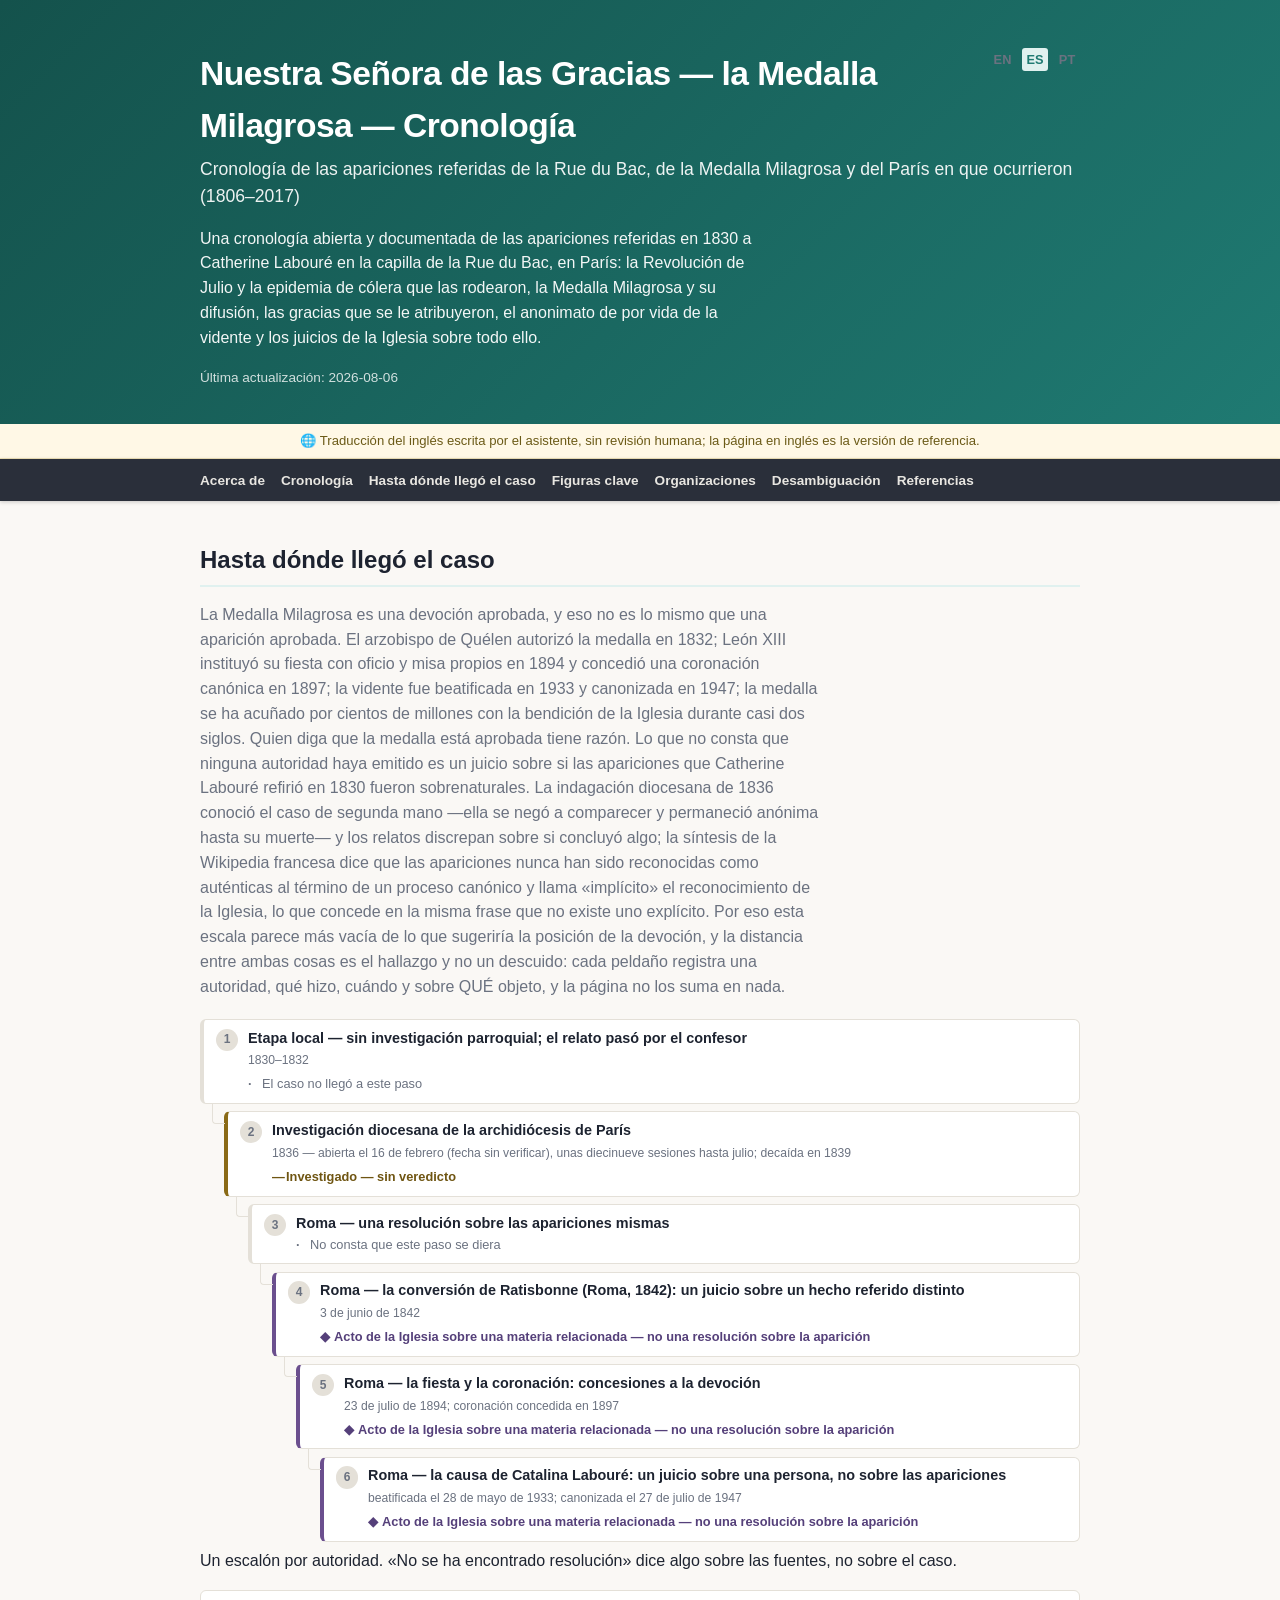
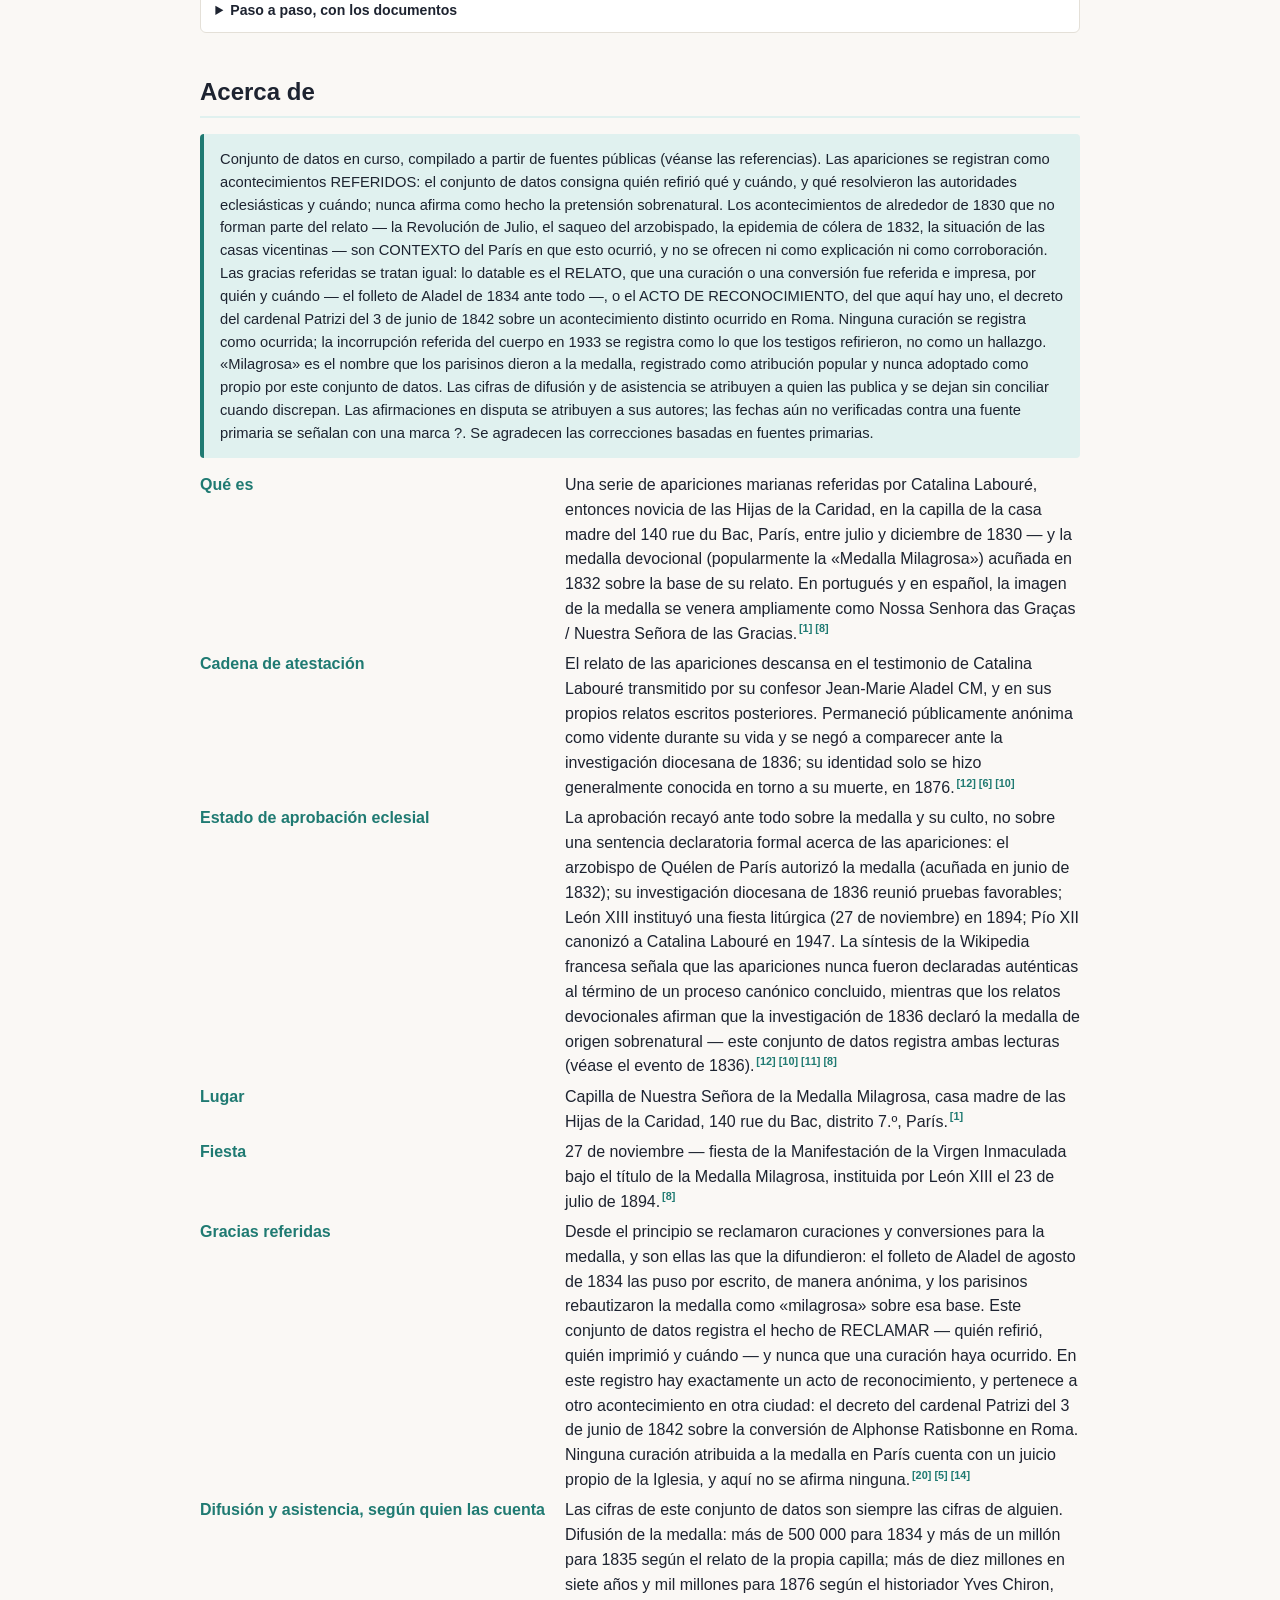
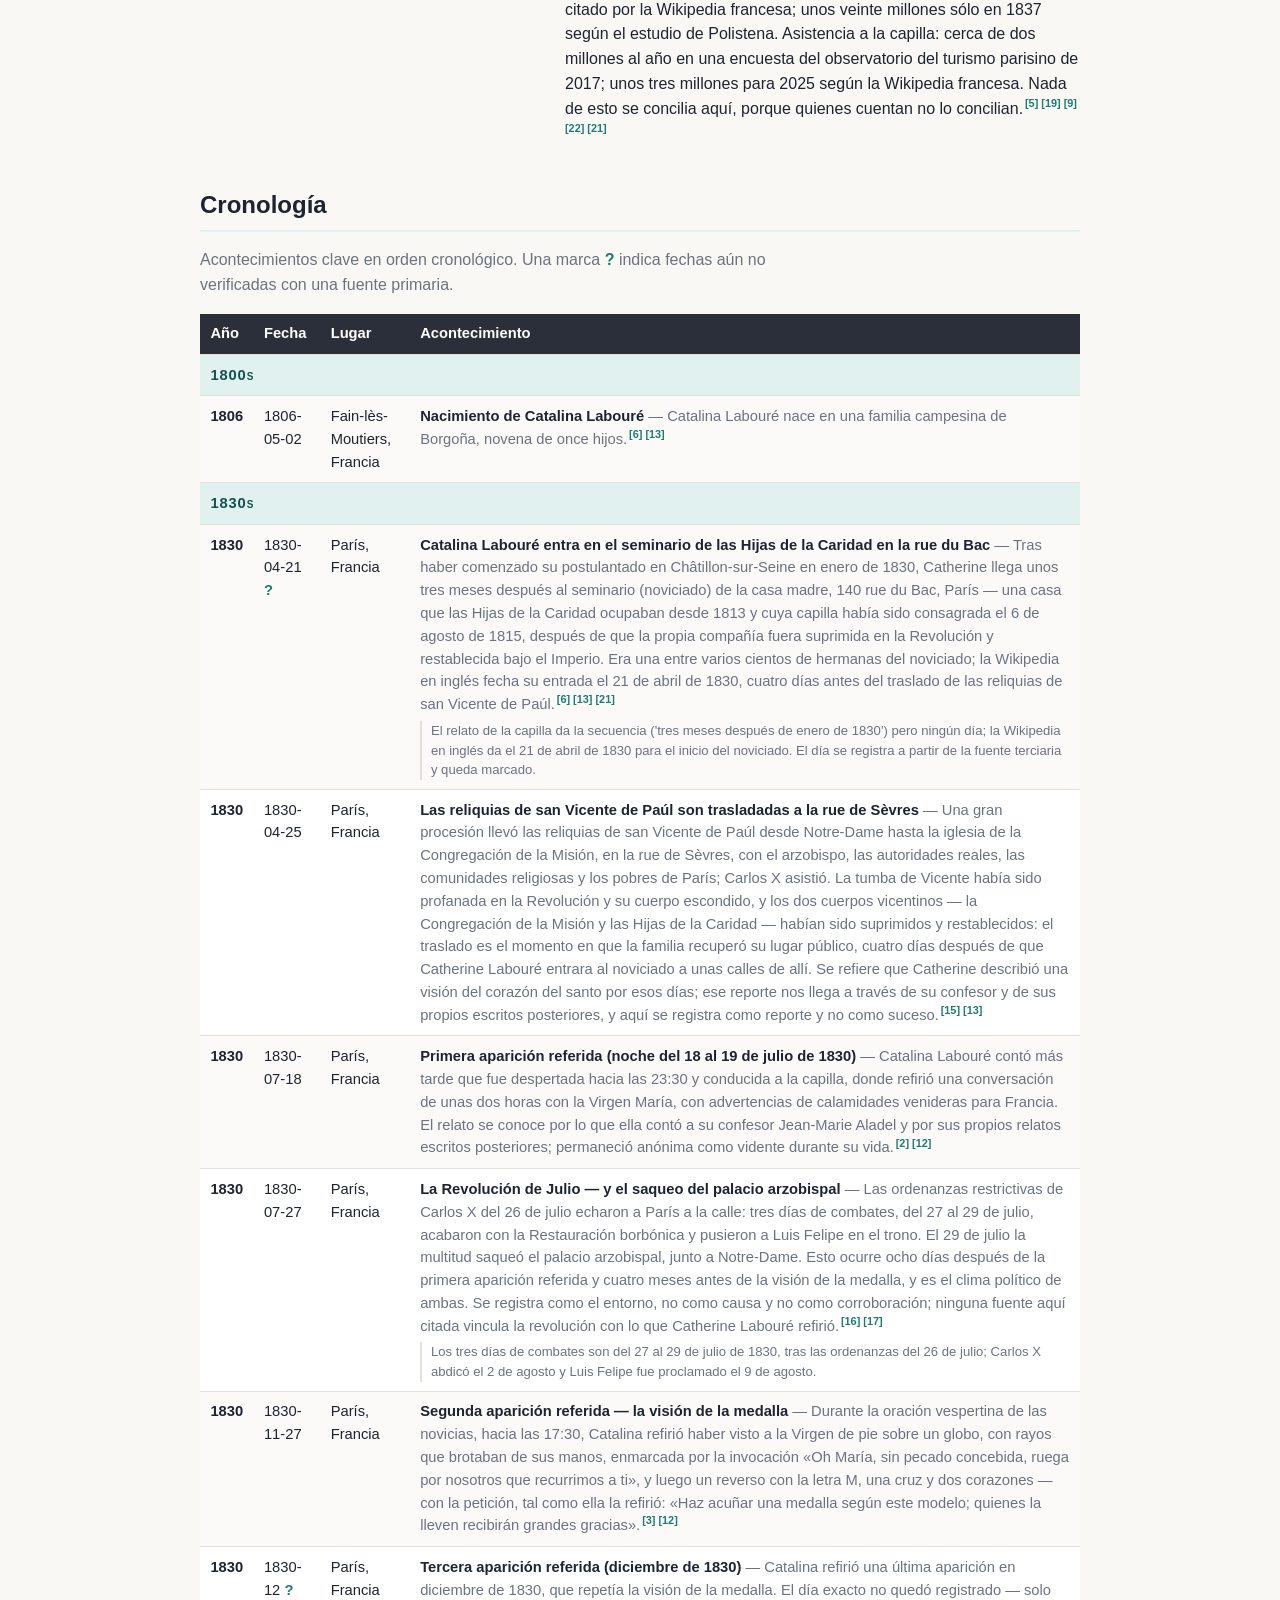
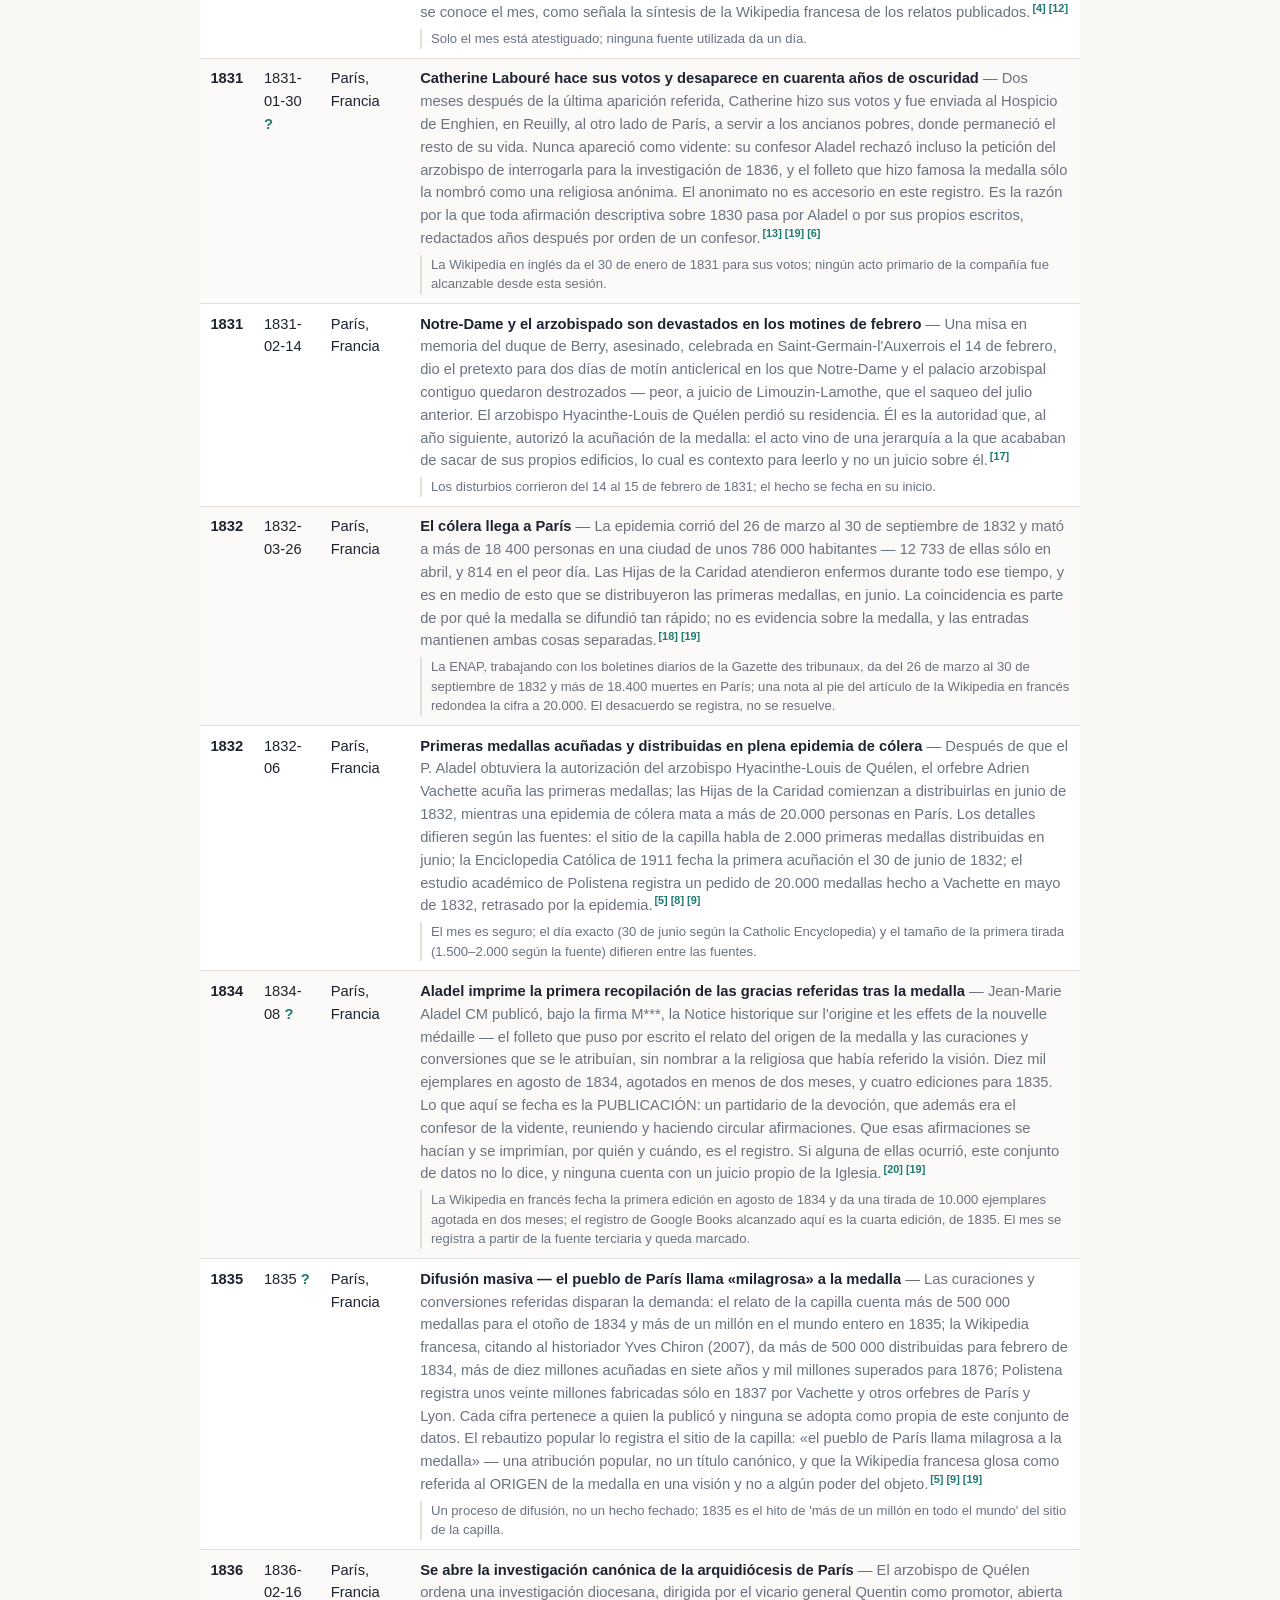
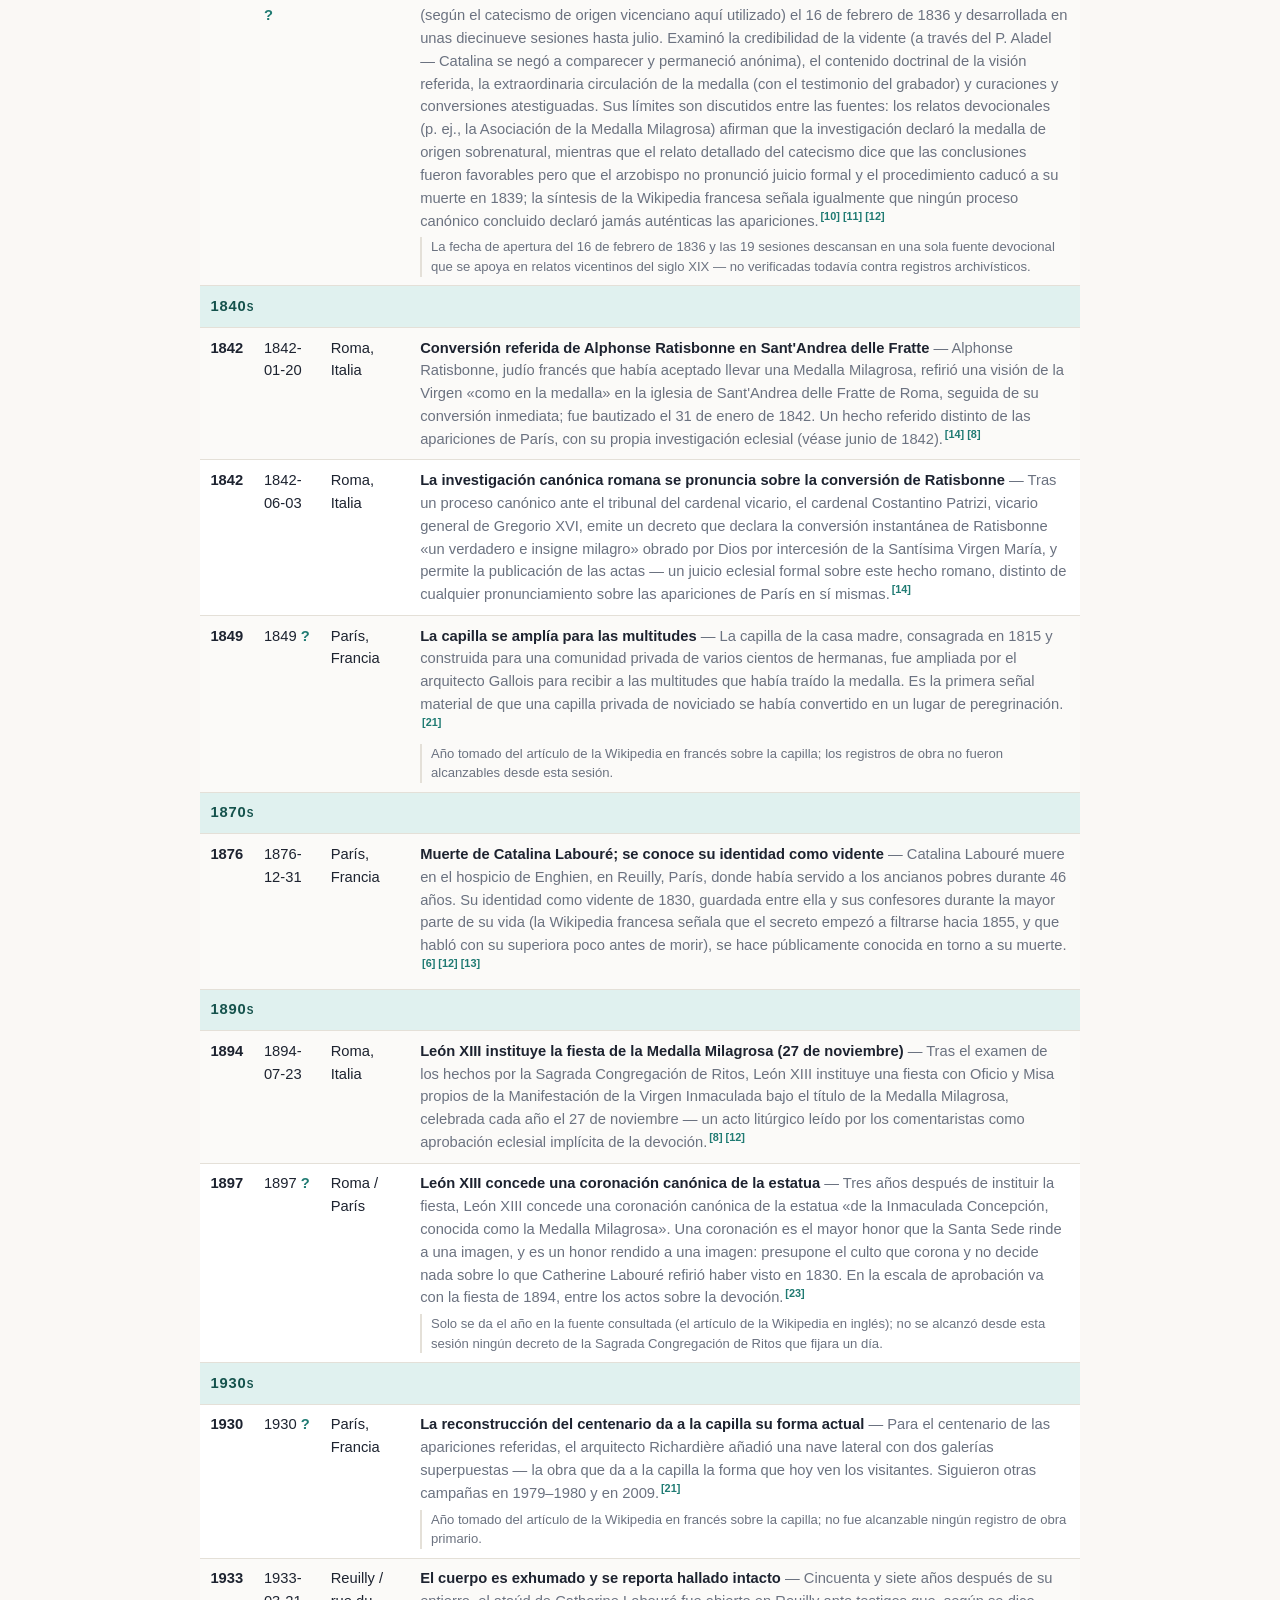
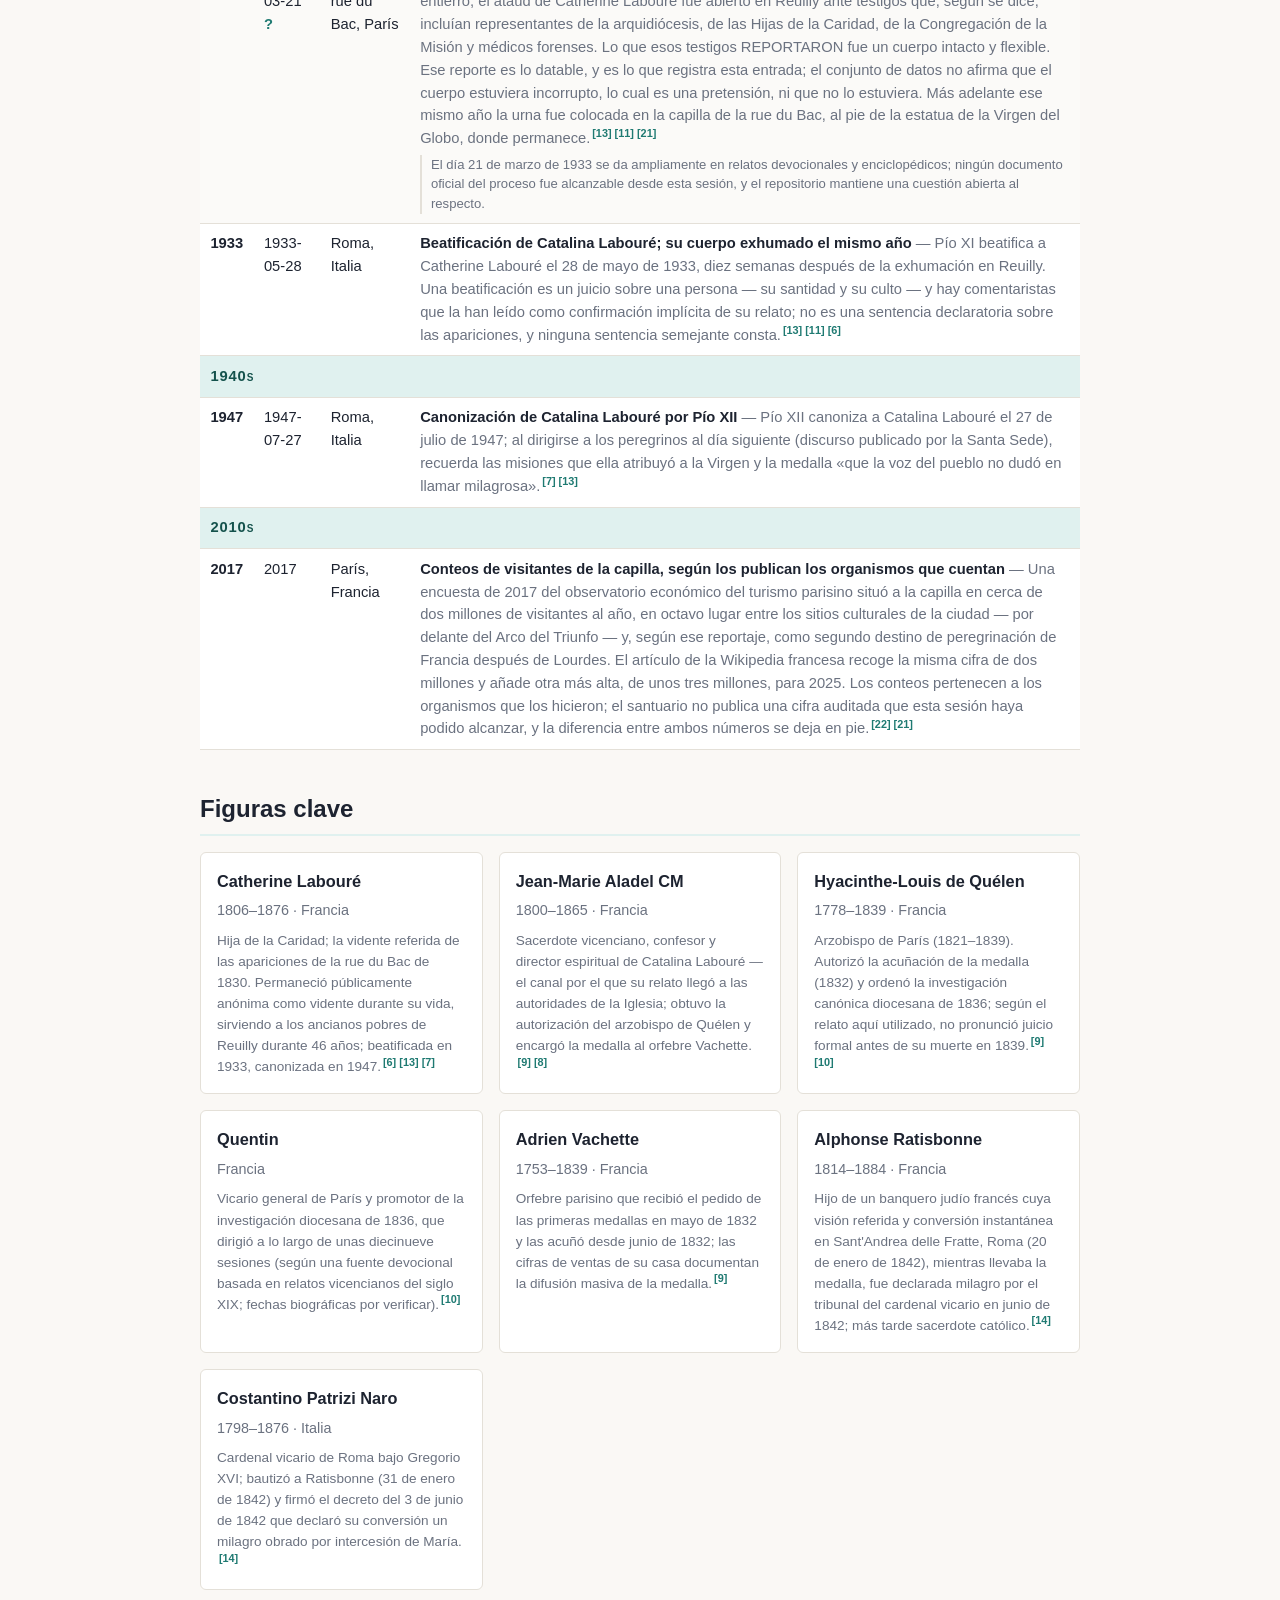
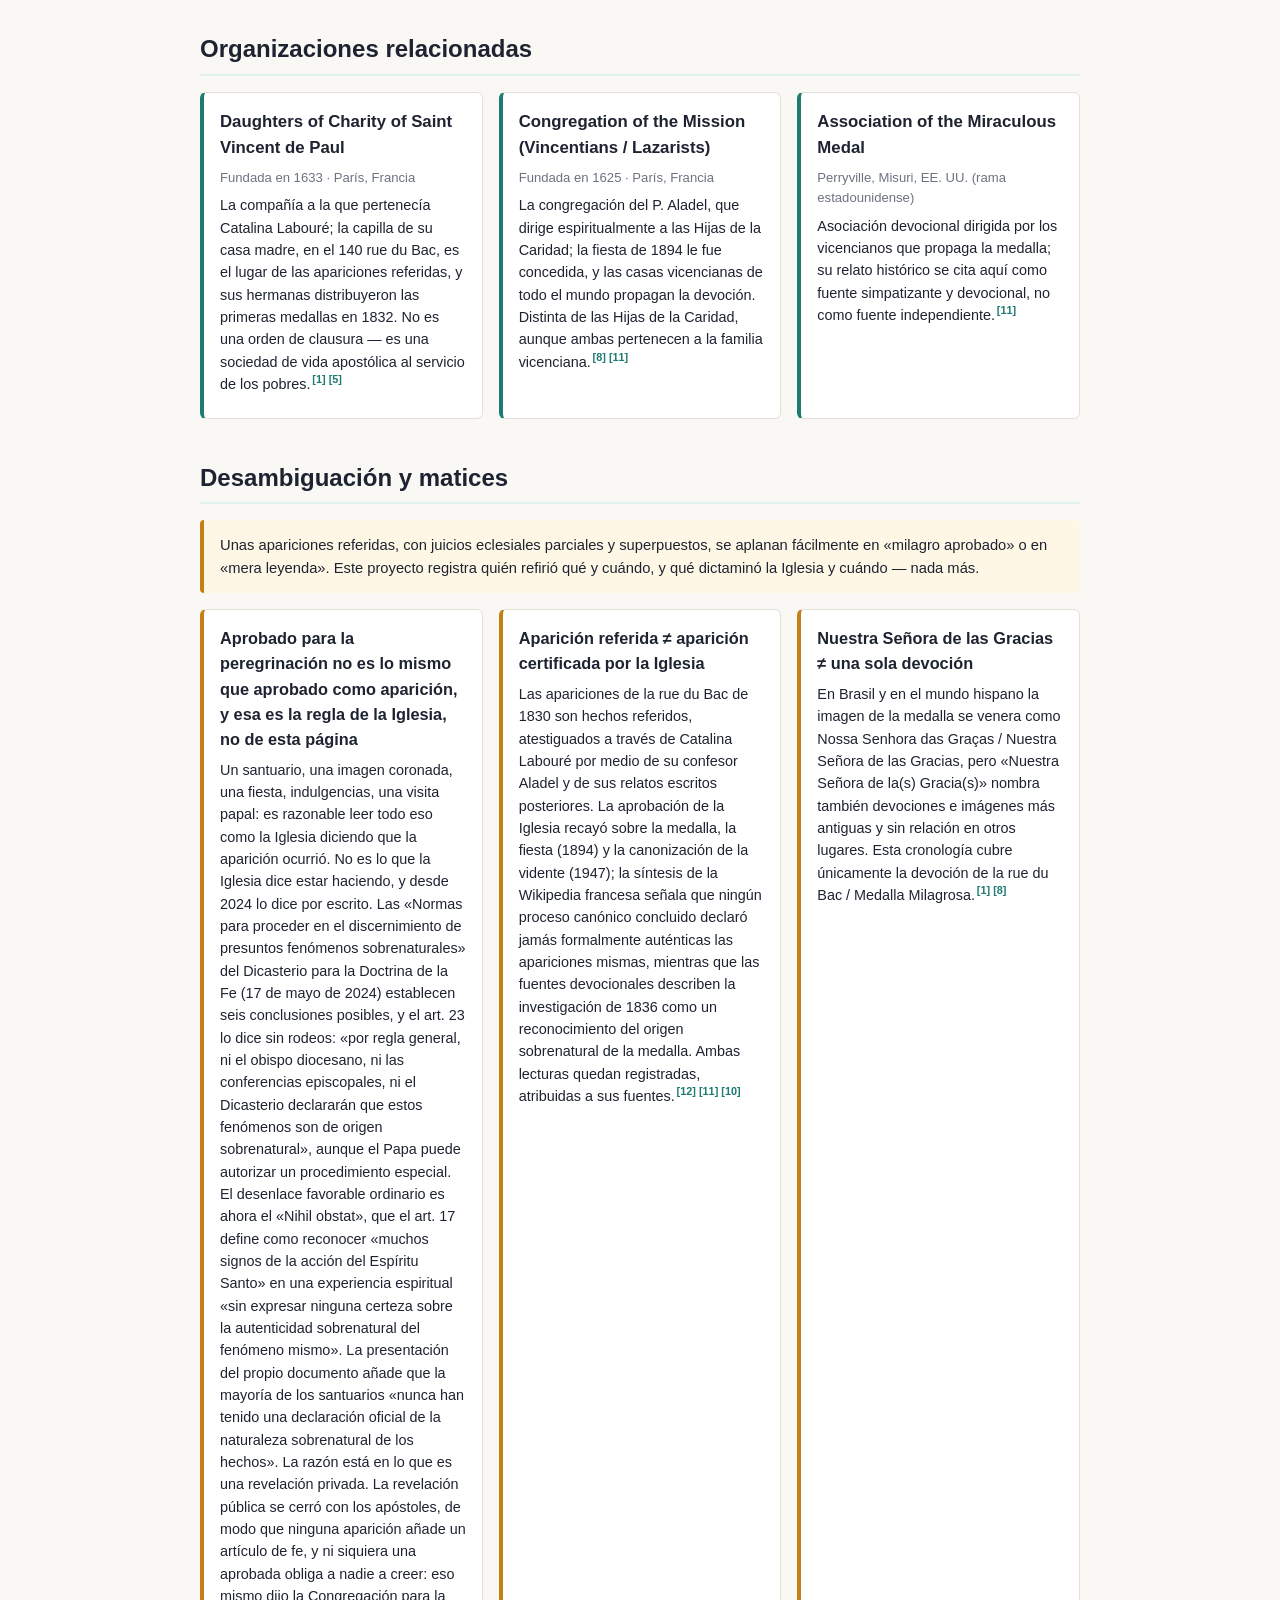
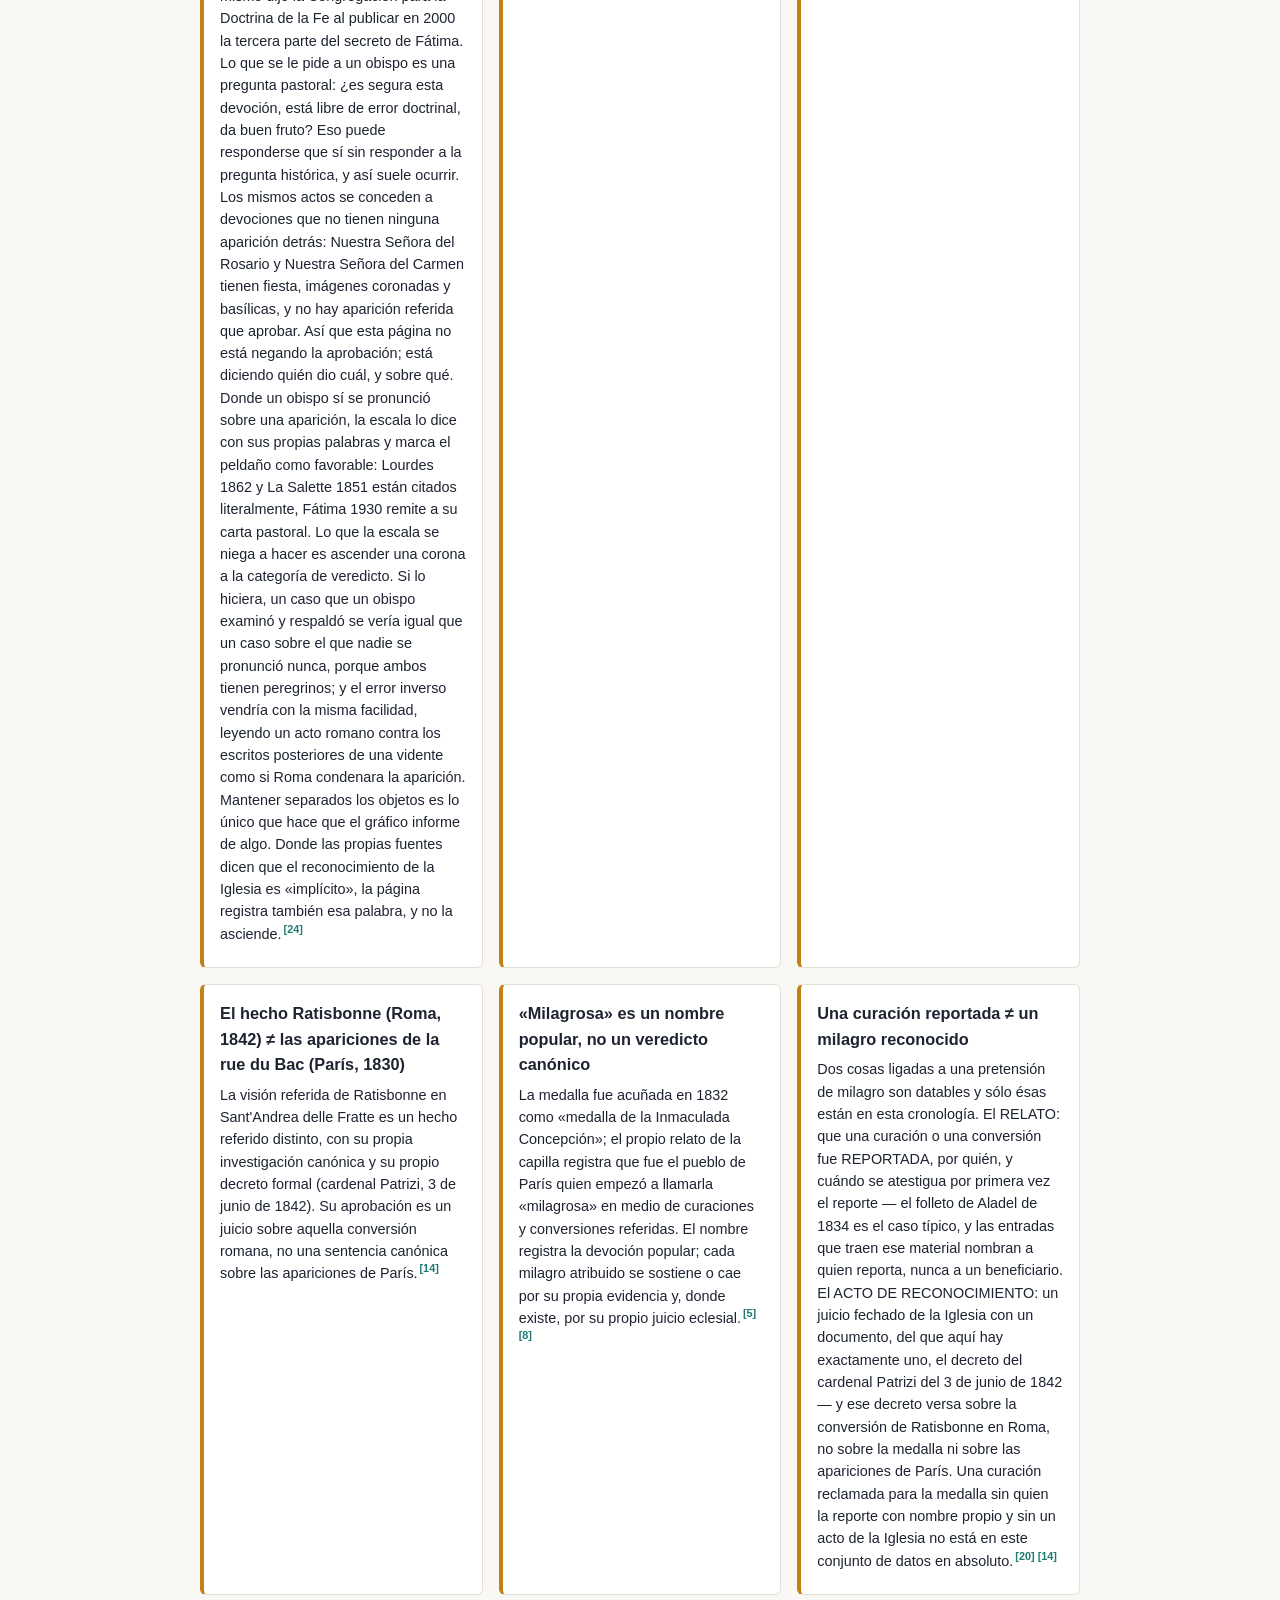
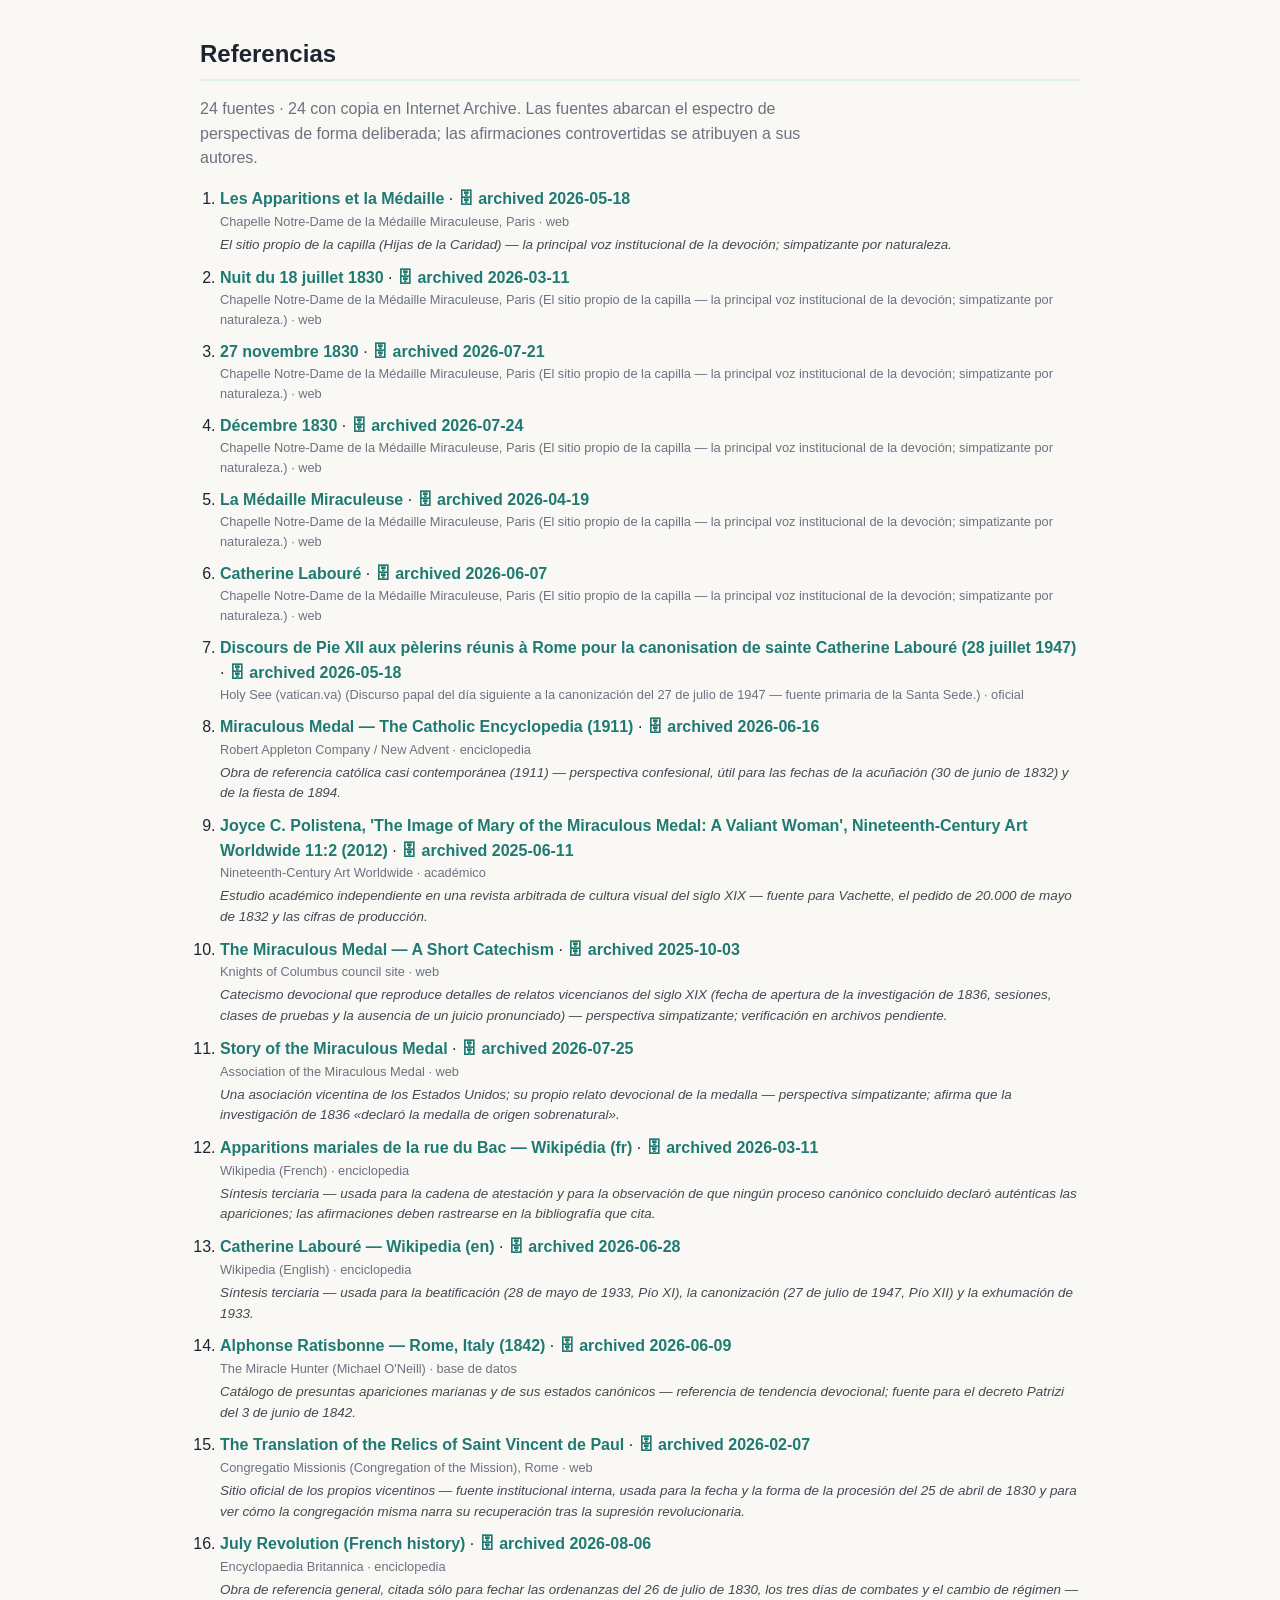
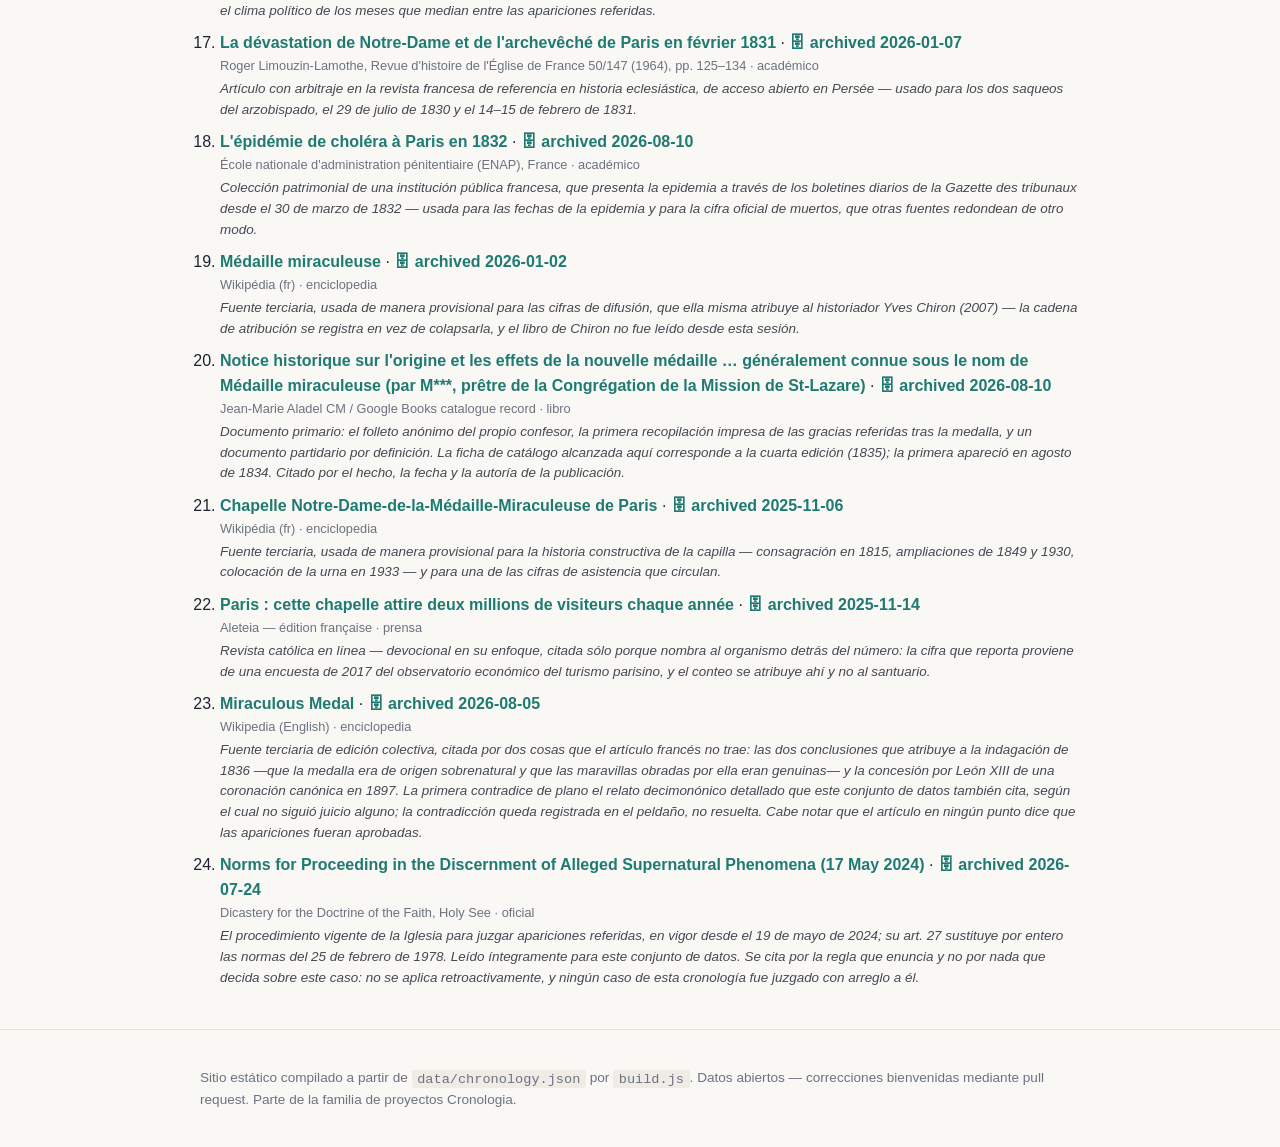
==== commit 5d8ddd64: "Wayback: refresh data/archives.json (scheduled preservation run)" ====
--- a/docs/es/index.html
+++ b/docs/es/index.html
@@ -523,7 +523,7 @@
 
     <section id="references">
       <h2>Referencias</h2>
-      <p class="section-intro">24 fuentes · 23 con copia en Internet Archive. Las fuentes abarcan el
+      <p class="section-intro">24 fuentes · 24 con copia en Internet Archive. Las fuentes abarcan el
       espectro de perspectivas de forma deliberada; las afirmaciones controvertidas se atribuyen a sus autores.</p>
       <ol class="references">
         <li id="ref-1">
@@ -606,7 +606,7 @@
           <span class="ref-note">Artículo con arbitraje en la revista francesa de referencia en historia eclesiástica, de acceso abierto en Persée — usado para los dos saqueos del arzobispado, el 29 de julio de 1830 y el 14–15 de febrero de 1831.</span>
         </li>
         <li id="ref-18">
-          <a href="https://www.enap.justice.fr/histoire/lepidemie-de-cholera-paris-en-1832" rel="noopener noreferrer" target="_blank">L&#39;épidémie de choléra à Paris en 1832</a>
+          <a href="https://www.enap.justice.fr/histoire/lepidemie-de-cholera-paris-en-1832" rel="noopener noreferrer" target="_blank">L&#39;épidémie de choléra à Paris en 1832</a> · <a class="archive-link" href="https://web.archive.org/web/20260810080625/https://www.enap.justice.fr/histoire/lepidemie-de-cholera-paris-en-1832" rel="noopener noreferrer" target="_blank">🗄 archived 2026-08-10</a>
           <span class="ref-meta">École nationale d&#39;administration pénitentiaire (ENAP), France · académico</span>
           <span class="ref-note">Colección patrimonial de una institución pública francesa, que presenta la epidemia a través de los boletines diarios de la Gazette des tribunaux desde el 30 de marzo de 1832 — usada para las fechas de la epidemia y para la cifra oficial de muertos, que otras fuentes redondean de otro modo.</span>
         </li>
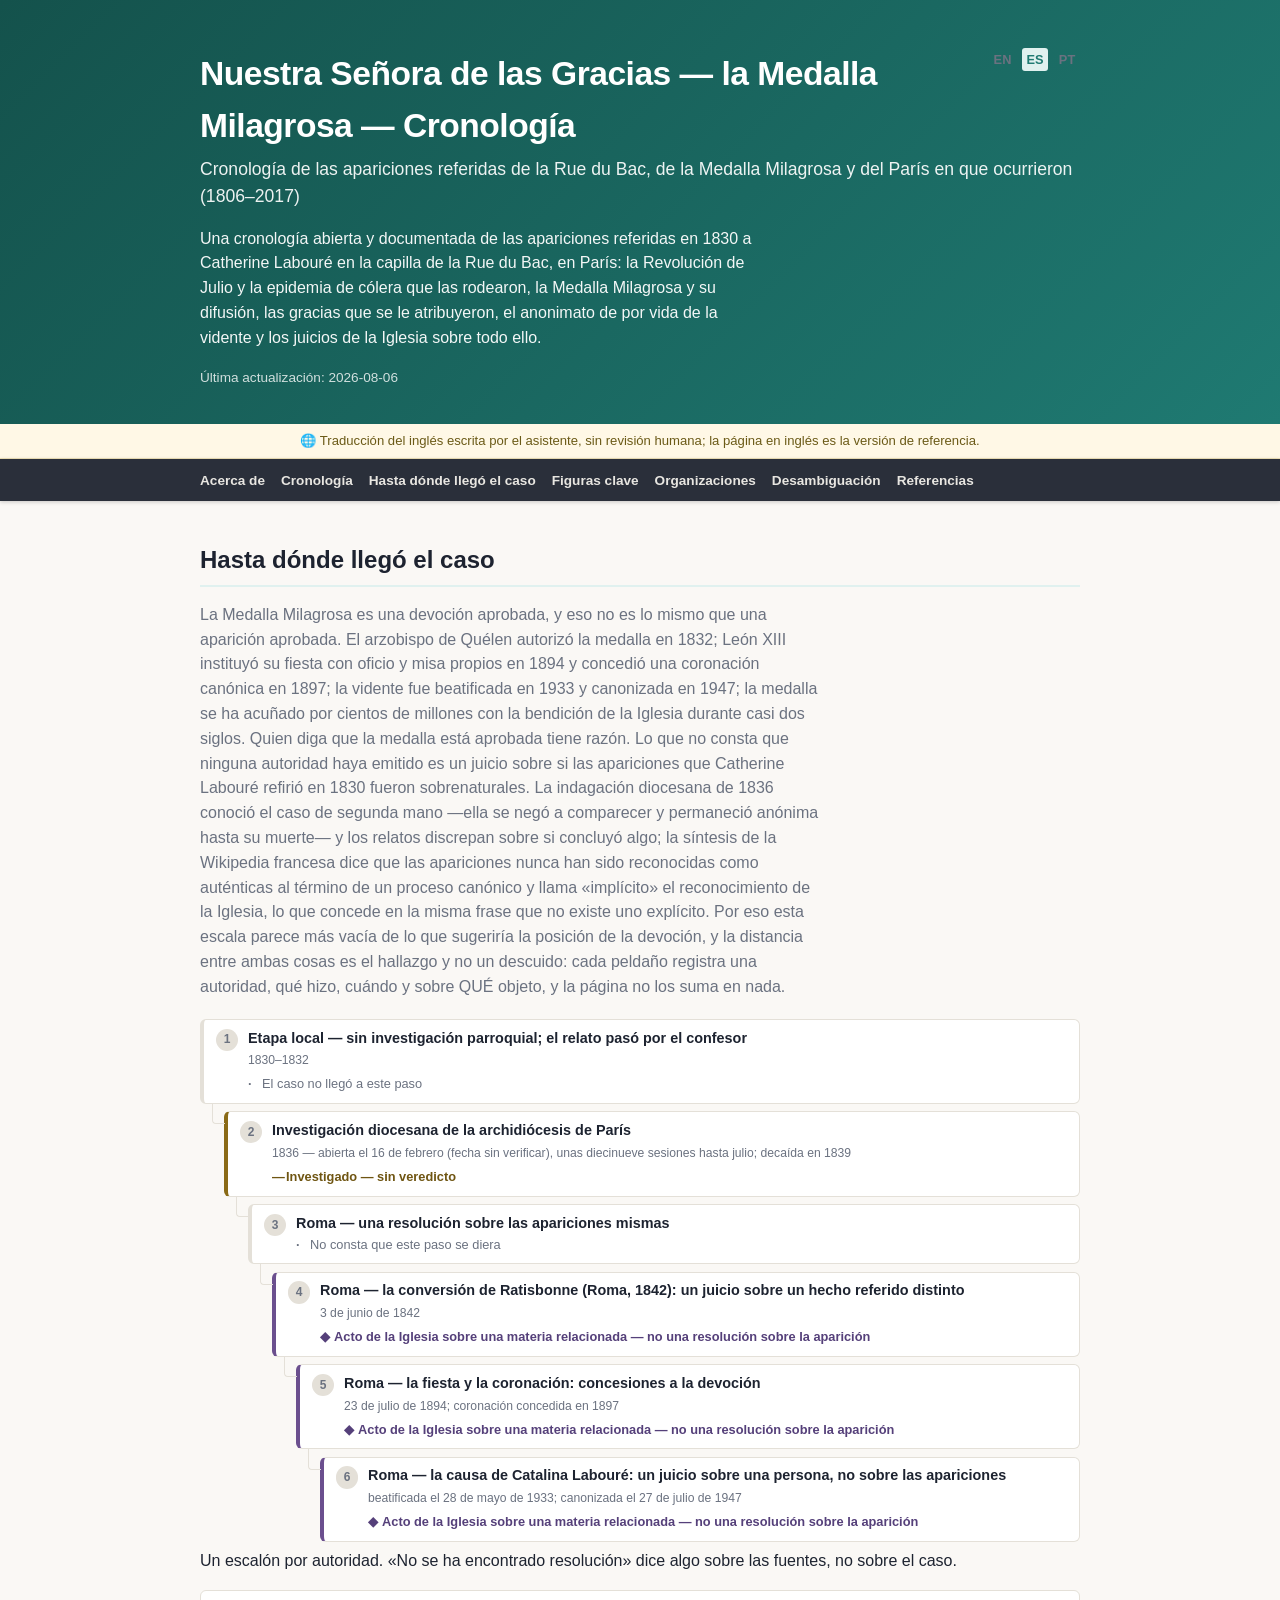
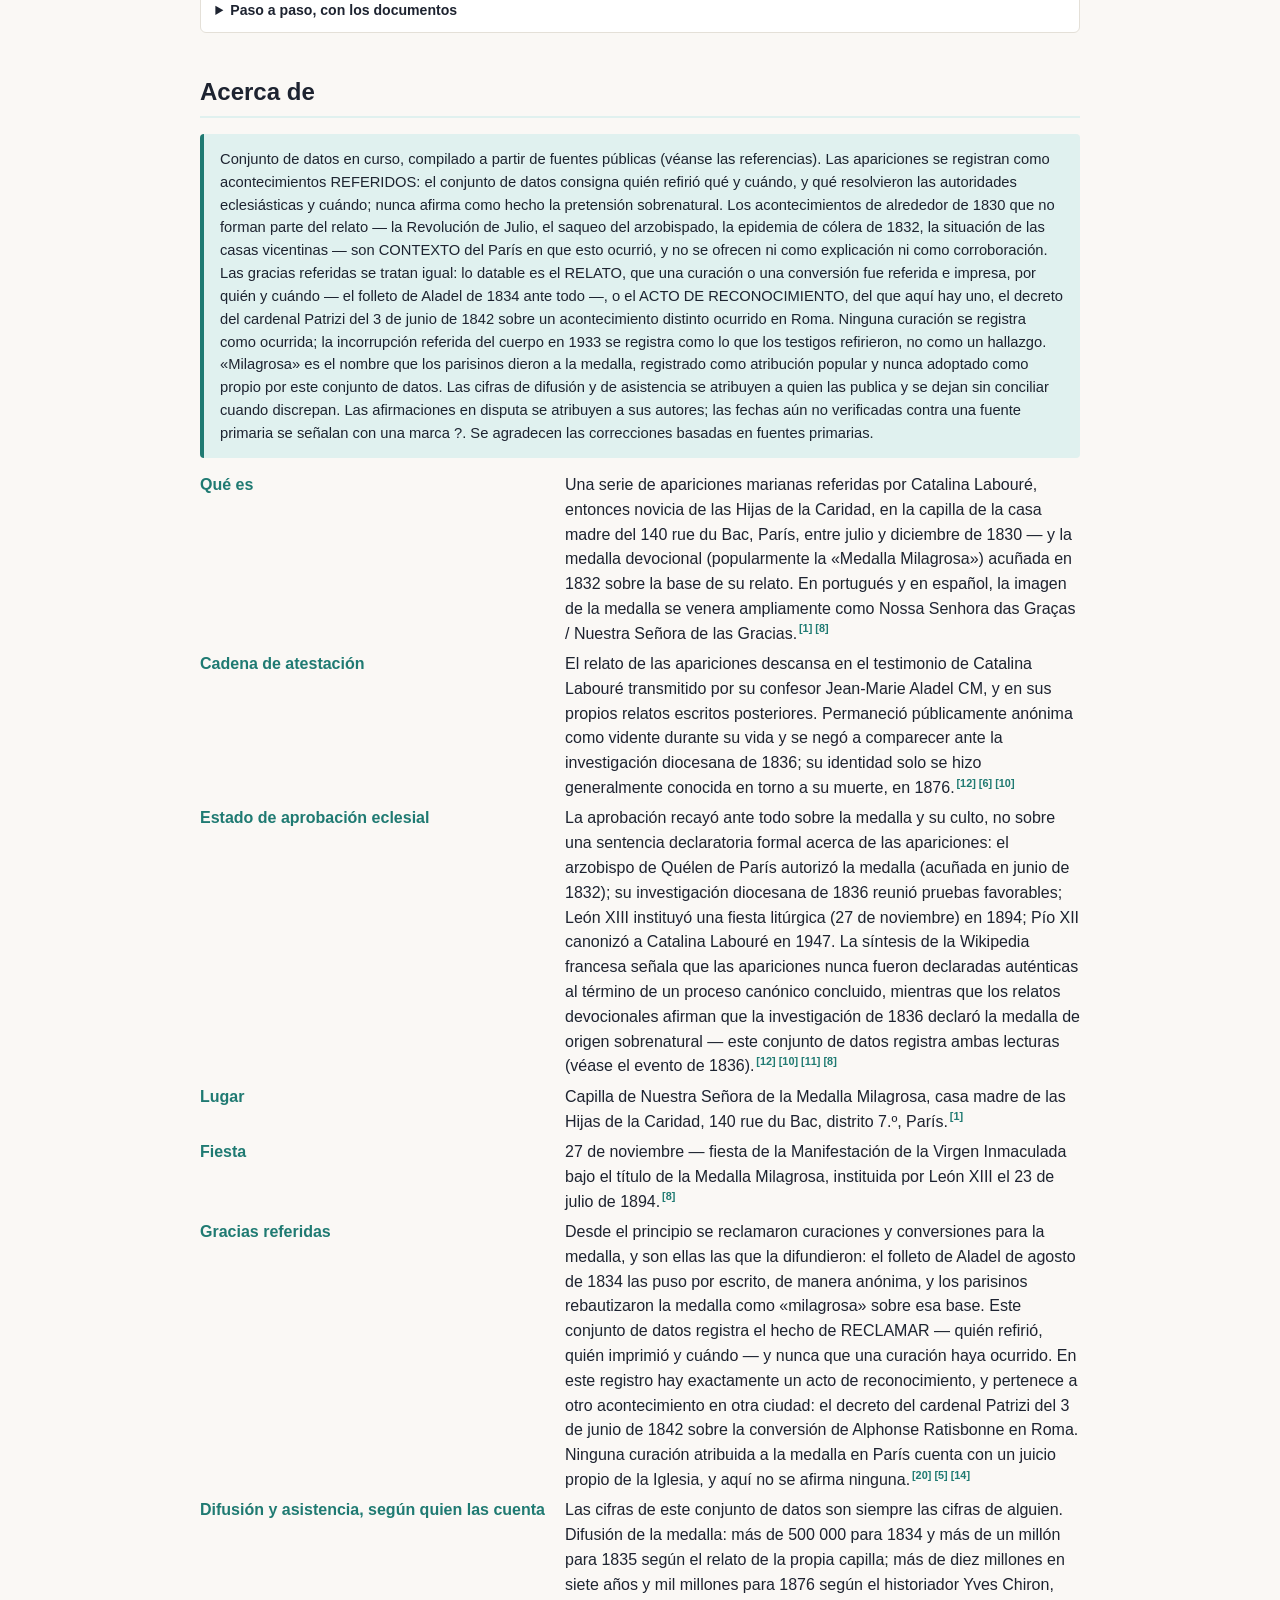
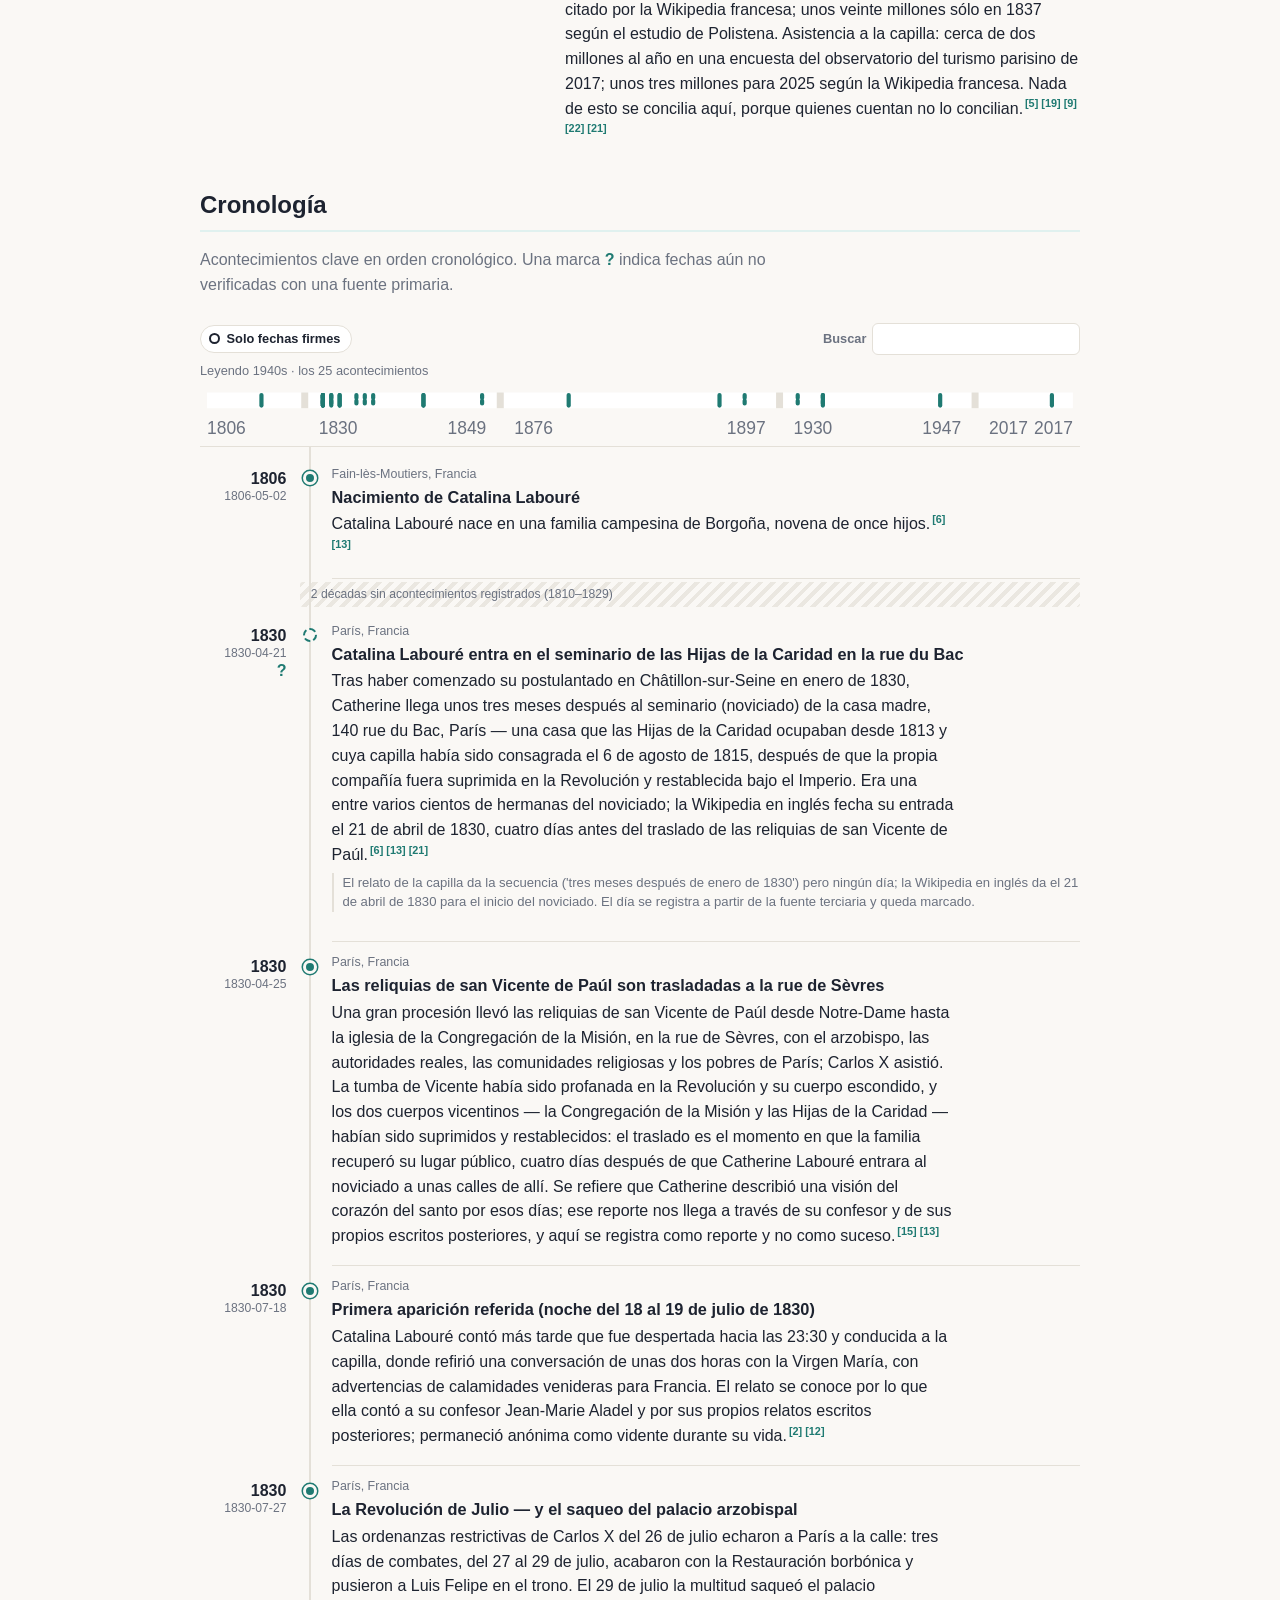
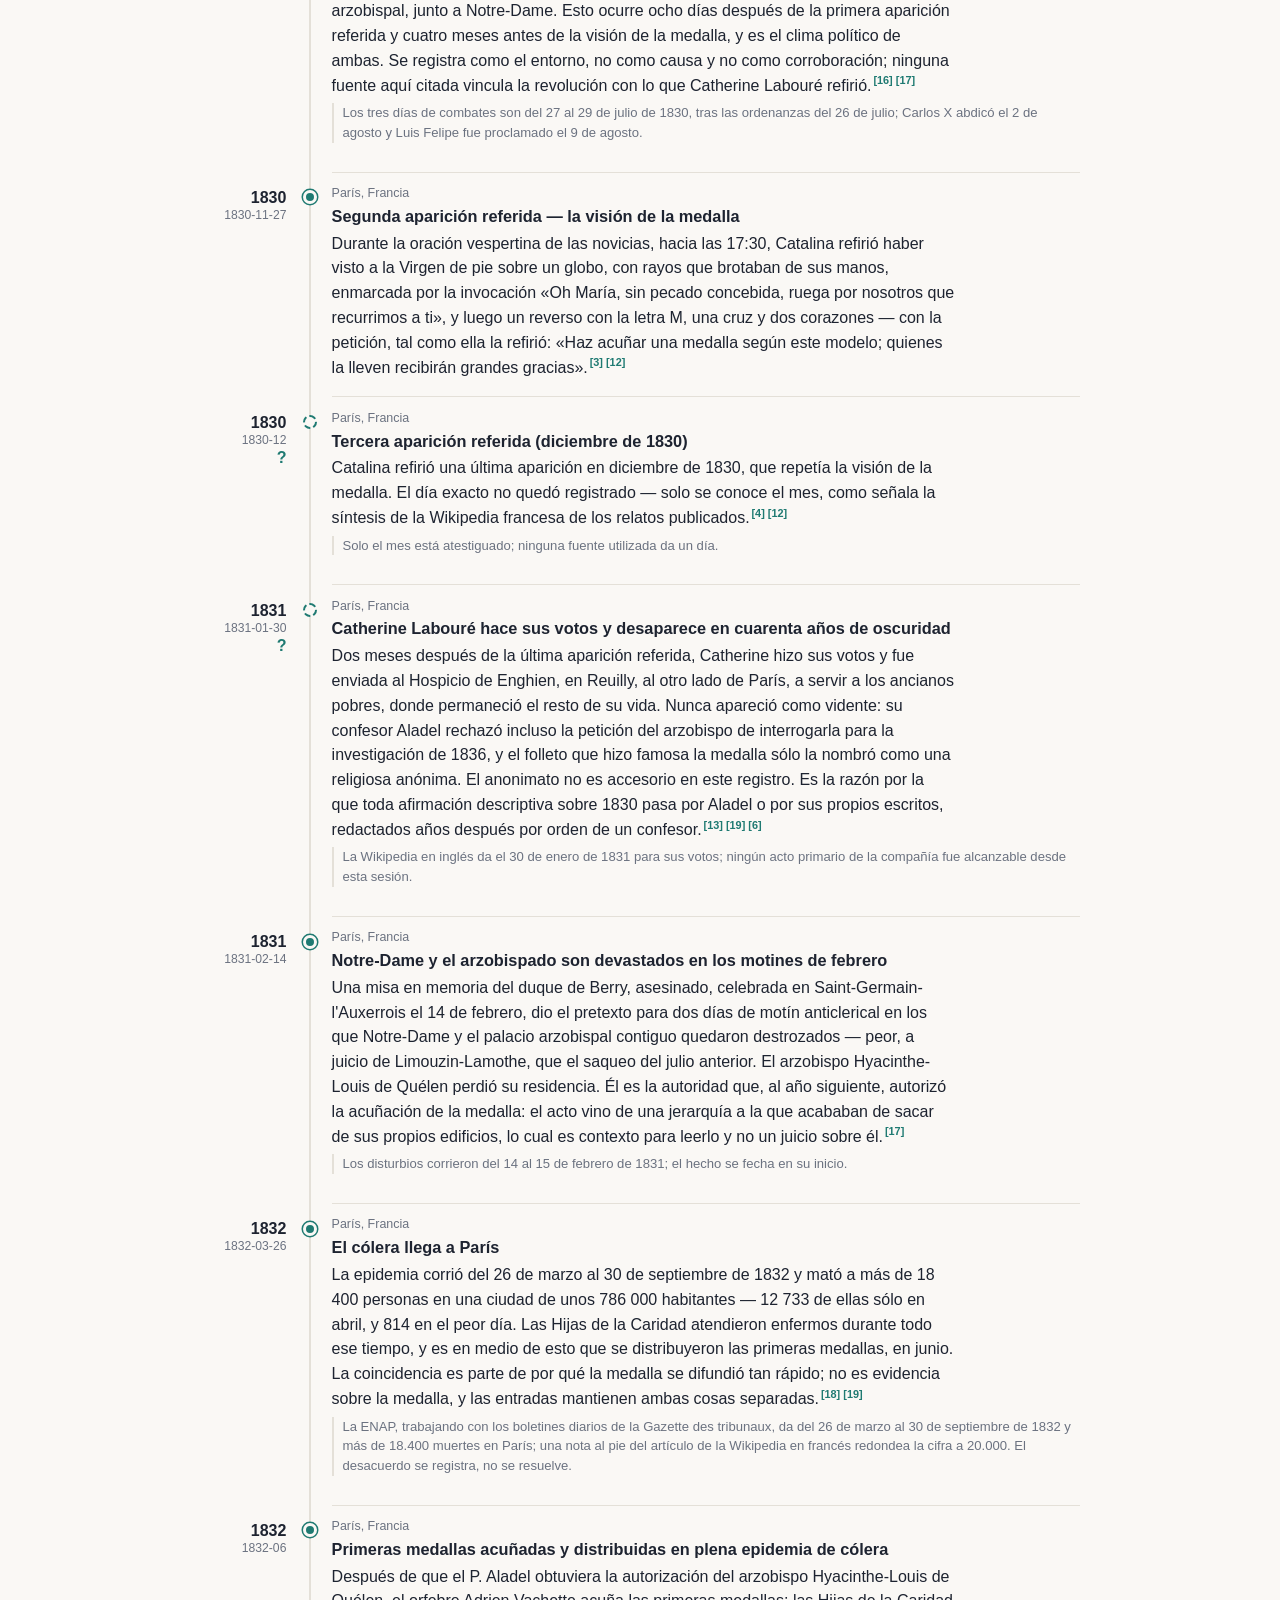
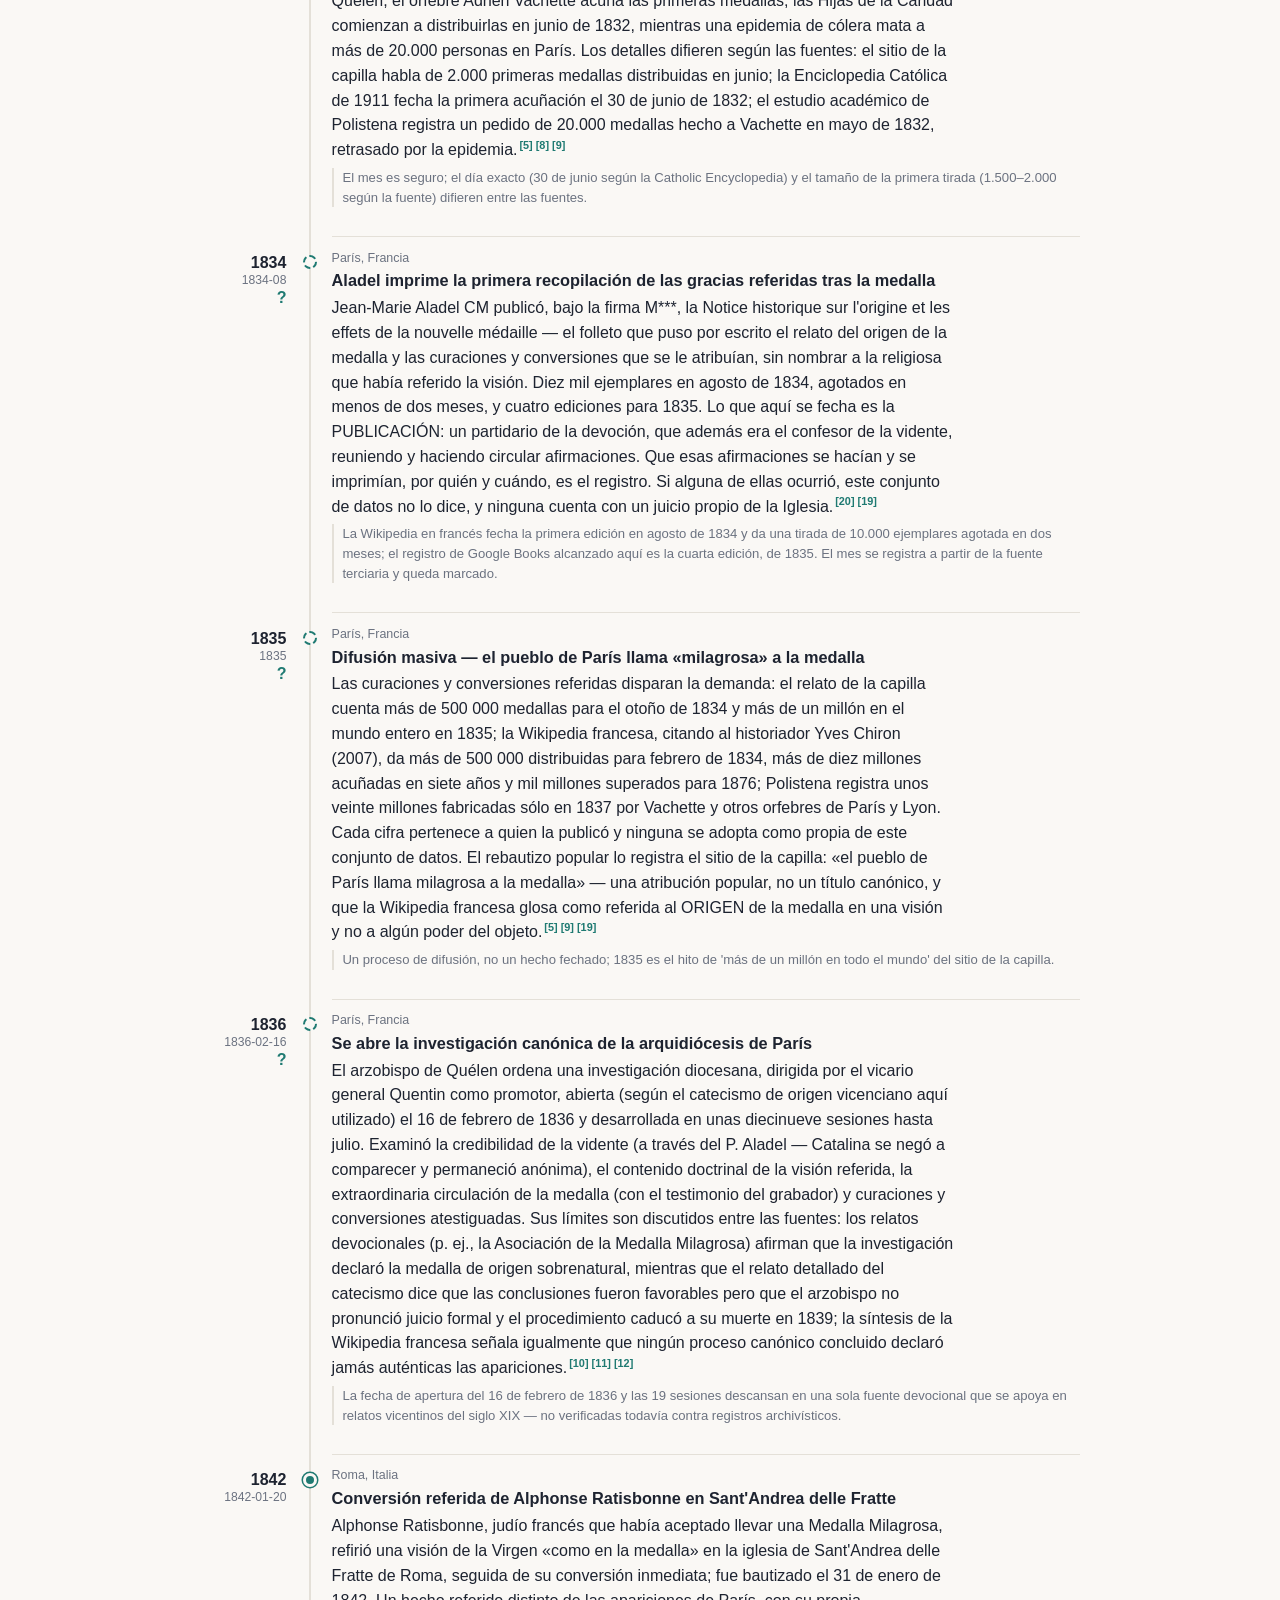
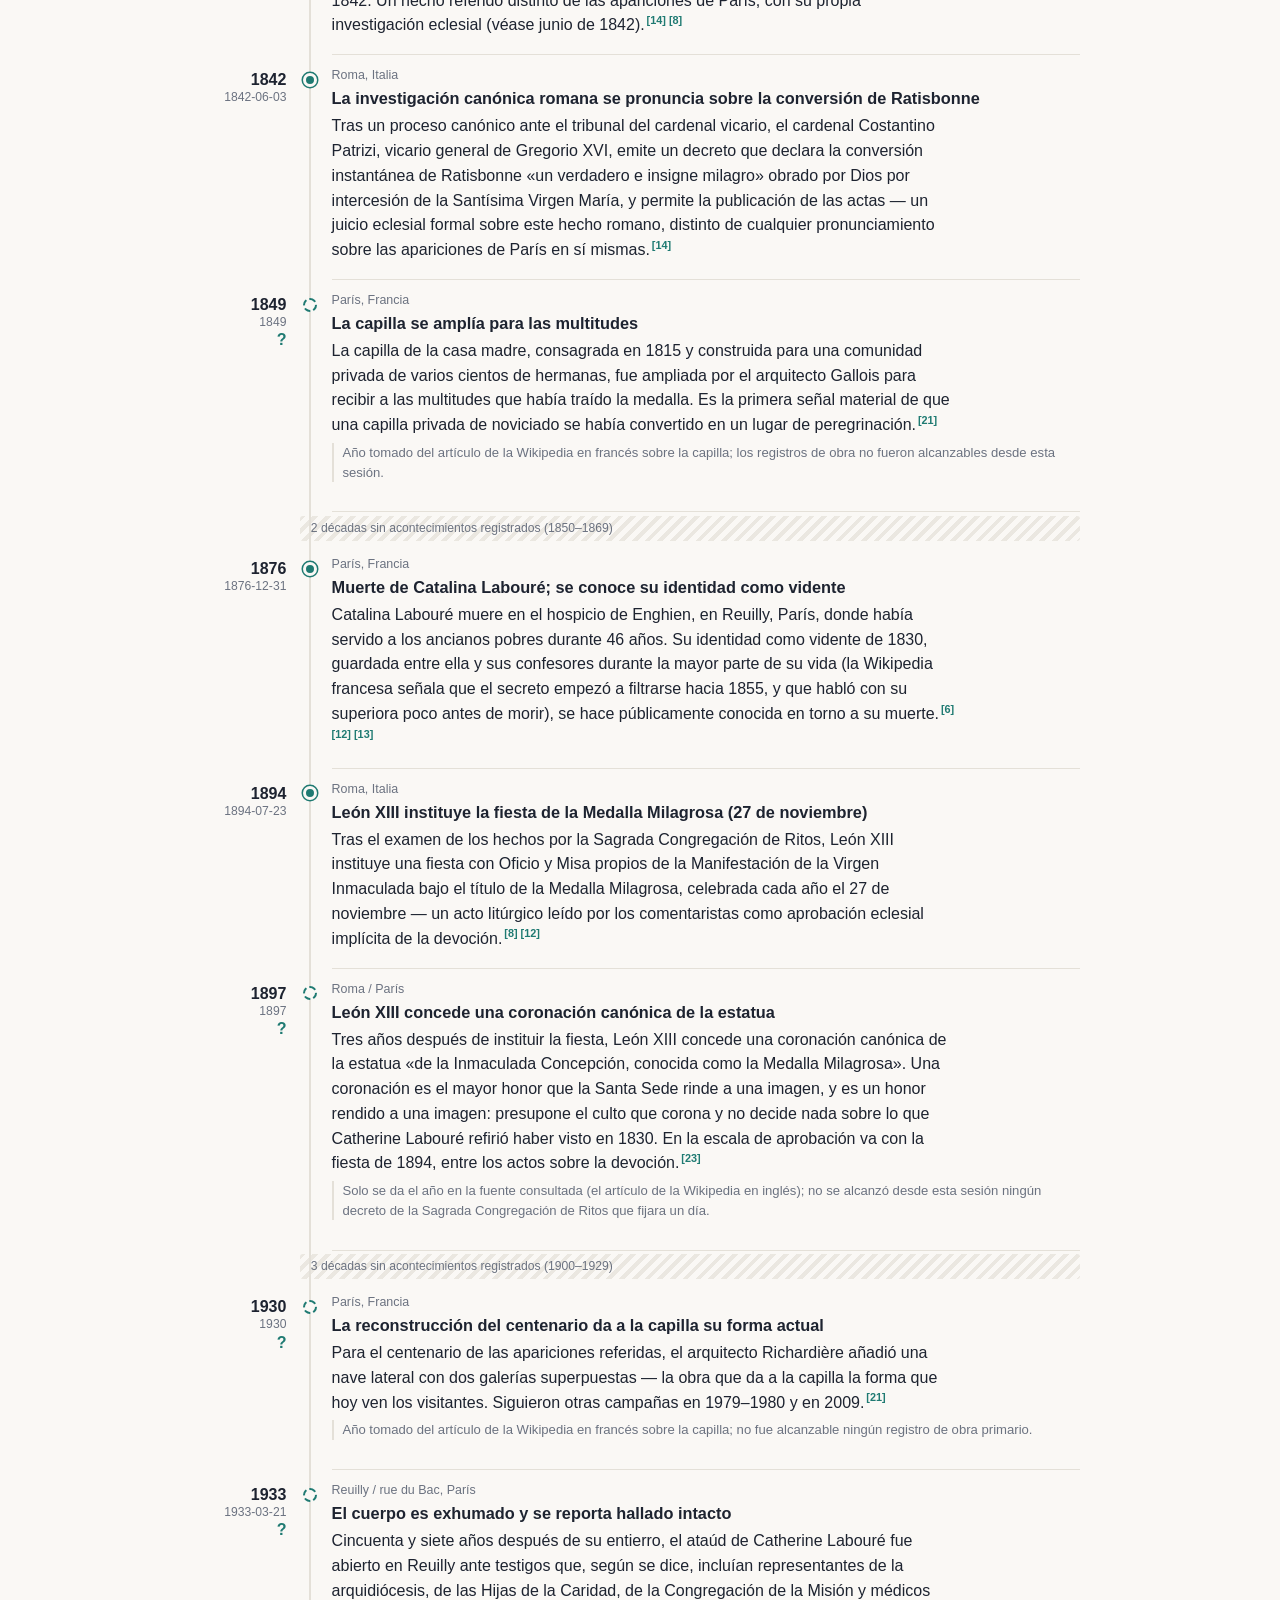
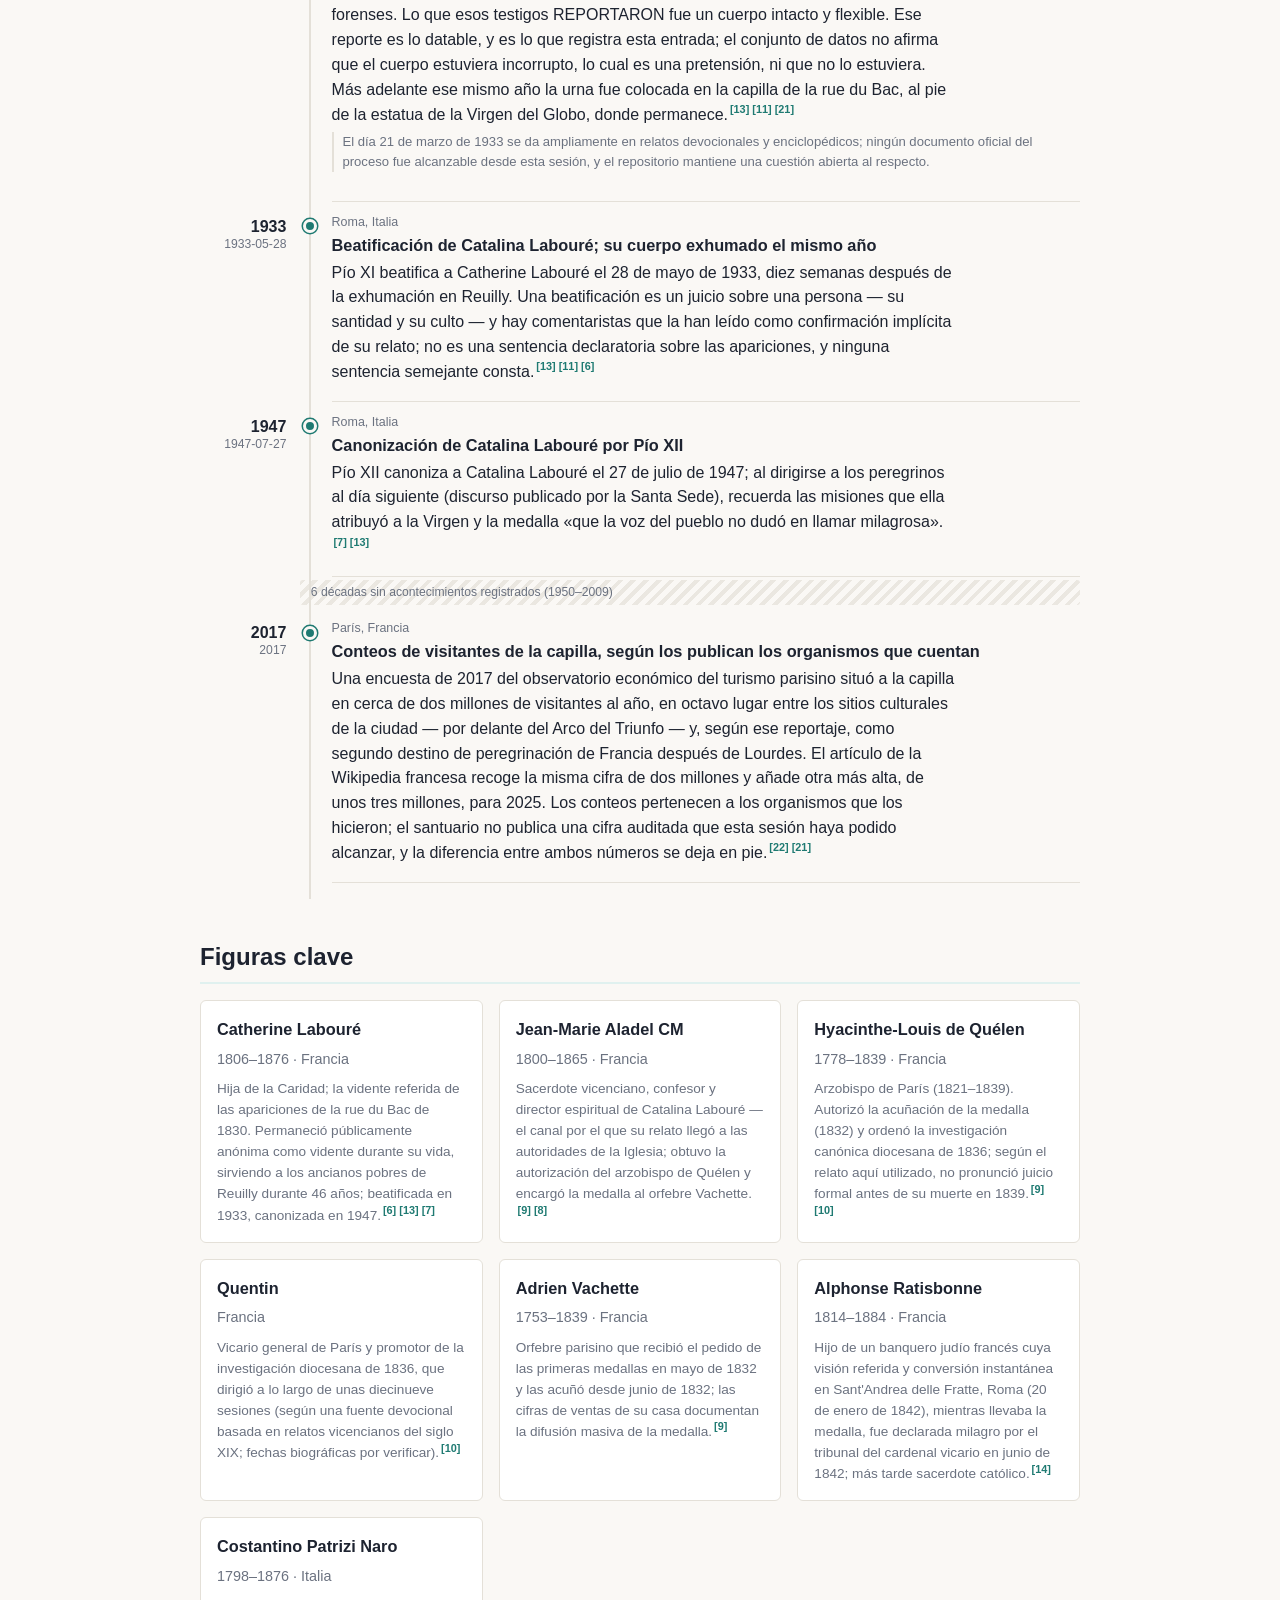
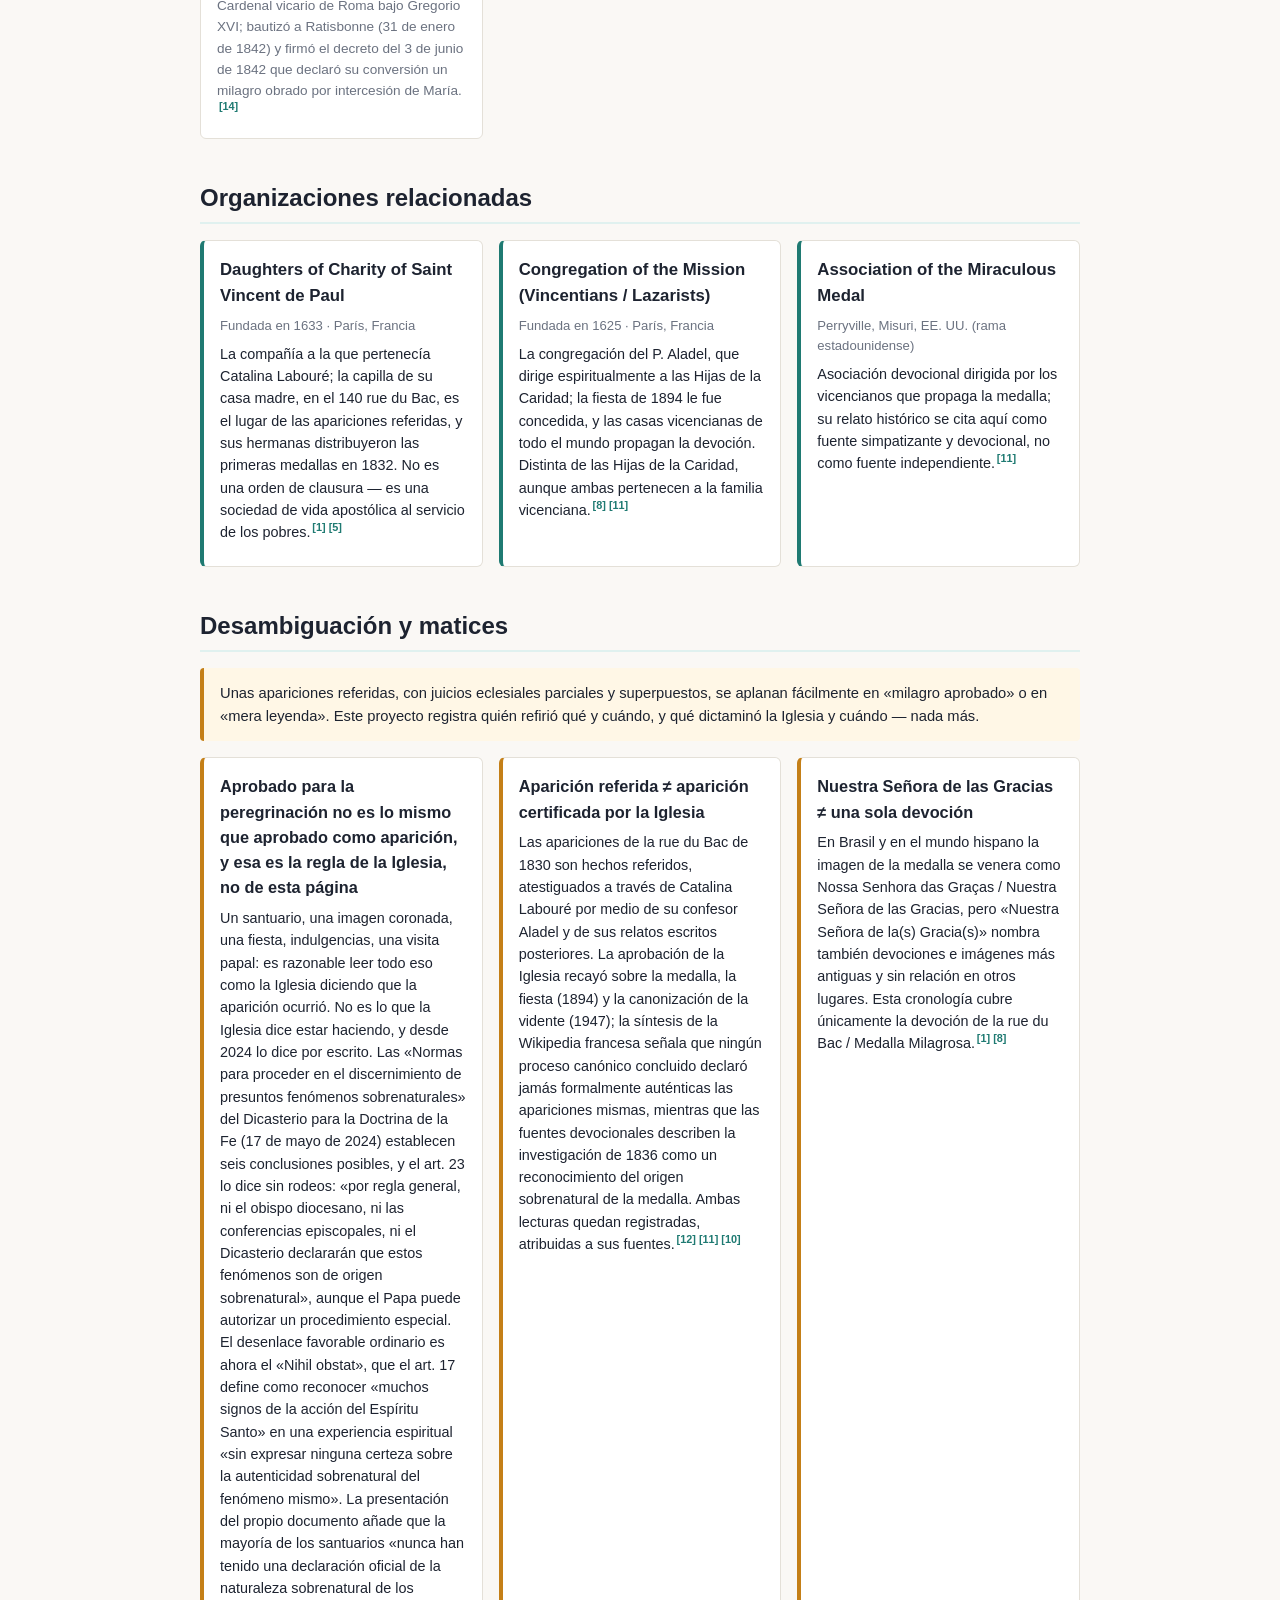
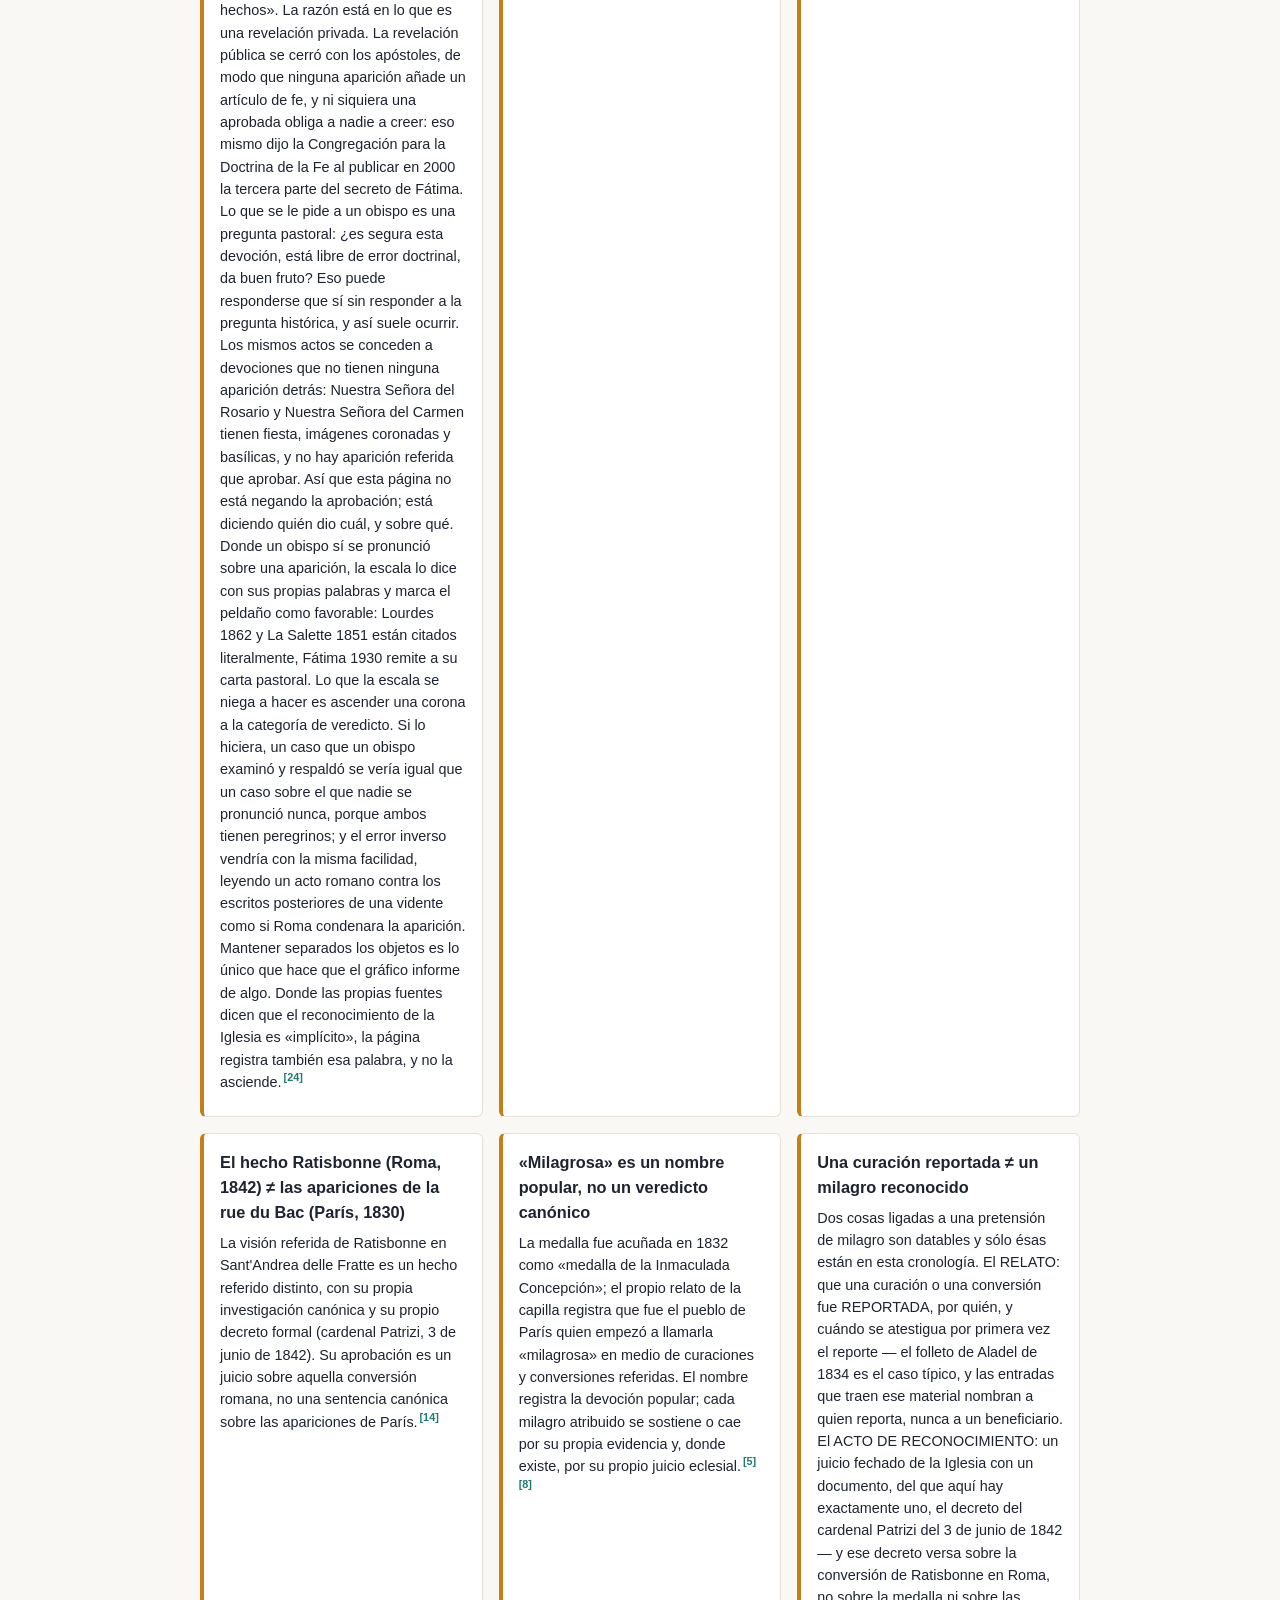
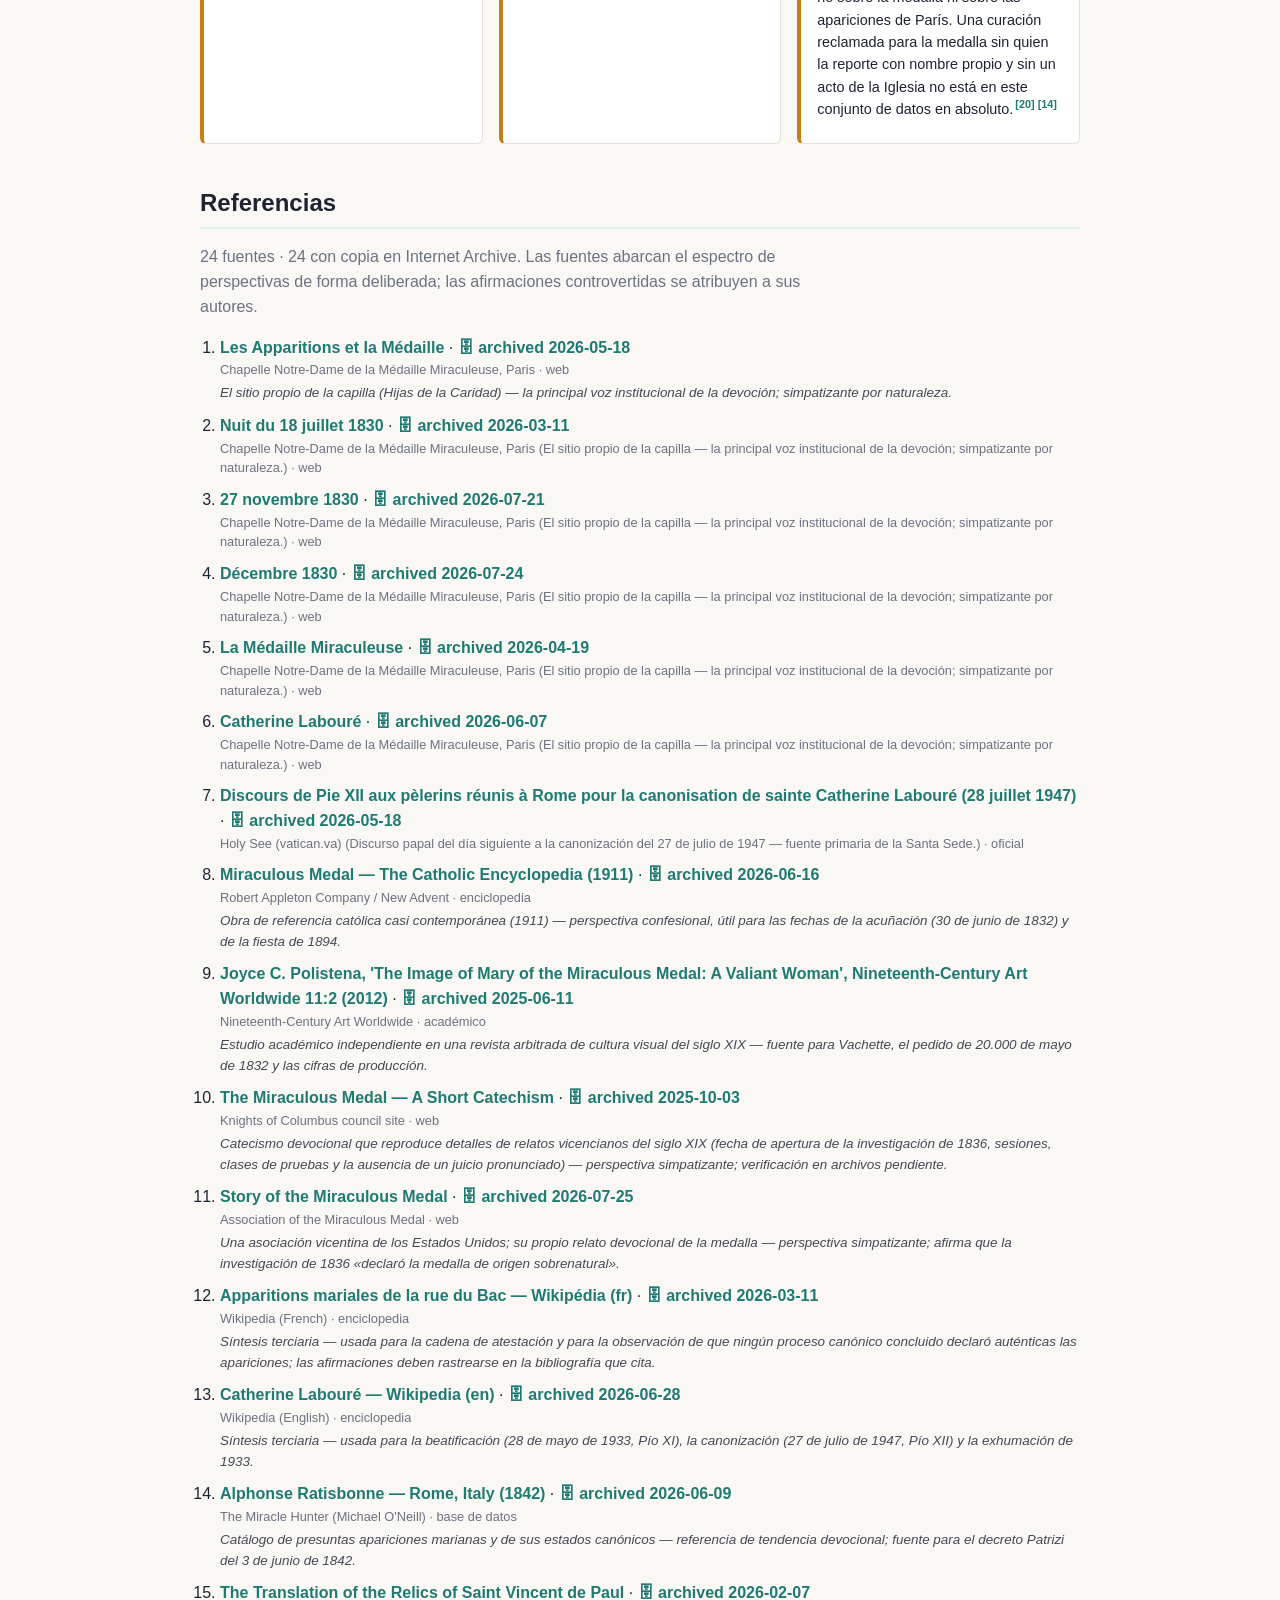
==== commit 179062cd: "Chronology as a time river (#16) Brings the site up to the core template (build.js, validate-data.js" ====
--- a/docs/es/index.html
+++ b/docs/es/index.html
@@ -14,6 +14,7 @@
     gtag('config', 'G-R9LV1QZHVE');
   </script>
   <link rel="stylesheet" href="../styles.css">
+  <script src="../river.js" defer></script>
   <link rel="canonical" href="https://cronologia.github.io/gracas/es/">
   <link rel="alternate" hreflang="en" href="https://cronologia.github.io/gracas/en/">
   <link rel="alternate" hreflang="es" href="https://cronologia.github.io/gracas/es/">
@@ -238,177 +239,268 @@
       </dl>
     </section>
 
-    <section id="chronology">
+    <section id="chronology" class="river">
       <h2>Cronología</h2>
       <p class="section-intro">Acontecimientos clave en orden cronológico. Una marca <span class="flag">?</span> indica
       fechas aún no verificadas con una fuente primaria.</p>
-      <div class="table-scroll">
-      <table class="meetings">
-        <thead>
-          <tr><th>Año</th><th>Fecha</th><th>Lugar</th><th>Acontecimiento</th></tr>
-        </thead>
-        <tbody>
-        <tr class="decade-row" id="decade-1800"><th colspan="4">1800s</th></tr>
-        <tr>
-          <td class="year">1806</td>
-          <td>1806-05-02</td>
-          <td>Fain-lès-Moutiers, Francia</td>
-          <td><strong>Nacimiento de Catalina Labouré</strong> <span class="muted">— Catalina Labouré nace en una familia campesina de Borgoña, novena de once hijos.</span><sup class="cite"><a href="#ref-6" title="Reference 6">[6]</a> <a href="#ref-13" title="Reference 13">[13]</a></sup></td>
-        </tr>
-        <tr class="decade-row" id="decade-1830"><th colspan="4">1830s</th></tr>
-        <tr>
-          <td class="year">1830</td>
-          <td>1830-04-21 <span class="flag" title="Fecha aún no verificada con una fuente primaria">?</span></td>
-          <td>París, Francia</td>
-          <td><strong>Catalina Labouré entra en el seminario de las Hijas de la Caridad en la rue du Bac</strong> <span class="muted">— Tras haber comenzado su postulantado en Châtillon-sur-Seine en enero de 1830, Catherine llega unos tres meses después al seminario (noviciado) de la casa madre, 140 rue du Bac, París — una casa que las Hijas de la Caridad ocupaban desde 1813 y cuya capilla había sido consagrada el 6 de agosto de 1815, después de que la propia compañía fuera suprimida en la Revolución y restablecida bajo el Imperio. Era una entre varios cientos de hermanas del noviciado; la Wikipedia en inglés fecha su entrada el 21 de abril de 1830, cuatro días antes del traslado de las reliquias de san Vicente de Paúl.</span><sup class="cite"><a href="#ref-6" title="Reference 6">[6]</a> <a href="#ref-13" title="Reference 13">[13]</a> <a href="#ref-21" title="Reference 21">[21]</a></sup><span class="date-note">El relato de la capilla da la secuencia (&#39;tres meses después de enero de 1830&#39;) pero ningún día; la Wikipedia en inglés da el 21 de abril de 1830 para el inicio del noviciado. El día se registra a partir de la fuente terciaria y queda marcado.</span></td>
-        </tr>
-        <tr>
-          <td class="year">1830</td>
-          <td>1830-04-25</td>
-          <td>París, Francia</td>
-          <td><strong>Las reliquias de san Vicente de Paúl son trasladadas a la rue de Sèvres</strong> <span class="muted">— Una gran procesión llevó las reliquias de san Vicente de Paúl desde Notre-Dame hasta la iglesia de la Congregación de la Misión, en la rue de Sèvres, con el arzobispo, las autoridades reales, las comunidades religiosas y los pobres de París; Carlos X asistió. La tumba de Vicente había sido profanada en la Revolución y su cuerpo escondido, y los dos cuerpos vicentinos — la Congregación de la Misión y las Hijas de la Caridad — habían sido suprimidos y restablecidos: el traslado es el momento en que la familia recuperó su lugar público, cuatro días después de que Catherine Labouré entrara al noviciado a unas calles de allí. Se refiere que Catherine describió una visión del corazón del santo por esos días; ese reporte nos llega a través de su confesor y de sus propios escritos posteriores, y aquí se registra como reporte y no como suceso.</span><sup class="cite"><a href="#ref-15" title="Reference 15">[15]</a> <a href="#ref-13" title="Reference 13">[13]</a></sup></td>
-        </tr>
-        <tr>
-          <td class="year">1830</td>
-          <td>1830-07-18</td>
-          <td>París, Francia</td>
-          <td><strong>Primera aparición referida (noche del 18 al 19 de julio de 1830)</strong> <span class="muted">— Catalina Labouré contó más tarde que fue despertada hacia las 23:30 y conducida a la capilla, donde refirió una conversación de unas dos horas con la Virgen María, con advertencias de calamidades venideras para Francia. El relato se conoce por lo que ella contó a su confesor Jean-Marie Aladel y por sus propios relatos escritos posteriores; permaneció anónima como vidente durante su vida.</span><sup class="cite"><a href="#ref-2" title="Reference 2">[2]</a> <a href="#ref-12" title="Reference 12">[12]</a></sup></td>
-        </tr>
-        <tr>
-          <td class="year">1830</td>
-          <td>1830-07-27</td>
-          <td>París, Francia</td>
-          <td><strong>La Revolución de Julio — y el saqueo del palacio arzobispal</strong> <span class="muted">— Las ordenanzas restrictivas de Carlos X del 26 de julio echaron a París a la calle: tres días de combates, del 27 al 29 de julio, acabaron con la Restauración borbónica y pusieron a Luis Felipe en el trono. El 29 de julio la multitud saqueó el palacio arzobispal, junto a Notre-Dame. Esto ocurre ocho días después de la primera aparición referida y cuatro meses antes de la visión de la medalla, y es el clima político de ambas. Se registra como el entorno, no como causa y no como corroboración; ninguna fuente aquí citada vincula la revolución con lo que Catherine Labouré refirió.</span><sup class="cite"><a href="#ref-16" title="Reference 16">[16]</a> <a href="#ref-17" title="Reference 17">[17]</a></sup><span class="date-note">Los tres días de combates son del 27 al 29 de julio de 1830, tras las ordenanzas del 26 de julio; Carlos X abdicó el 2 de agosto y Luis Felipe fue proclamado el 9 de agosto.</span></td>
-        </tr>
-        <tr>
-          <td class="year">1830</td>
-          <td>1830-11-27</td>
-          <td>París, Francia</td>
-          <td><strong>Segunda aparición referida — la visión de la medalla</strong> <span class="muted">— Durante la oración vespertina de las novicias, hacia las 17:30, Catalina refirió haber visto a la Virgen de pie sobre un globo, con rayos que brotaban de sus manos, enmarcada por la invocación «Oh María, sin pecado concebida, ruega por nosotros que recurrimos a ti», y luego un reverso con la letra M, una cruz y dos corazones — con la petición, tal como ella la refirió: «Haz acuñar una medalla según este modelo; quienes la lleven recibirán grandes gracias».</span><sup class="cite"><a href="#ref-3" title="Reference 3">[3]</a> <a href="#ref-12" title="Reference 12">[12]</a></sup></td>
-        </tr>
-        <tr>
-          <td class="year">1830</td>
-          <td>1830-12 <span class="flag" title="Fecha aún no verificada con una fuente primaria">?</span></td>
-          <td>París, Francia</td>
-          <td><strong>Tercera aparición referida (diciembre de 1830)</strong> <span class="muted">— Catalina refirió una última aparición en diciembre de 1830, que repetía la visión de la medalla. El día exacto no quedó registrado — solo se conoce el mes, como señala la síntesis de la Wikipedia francesa de los relatos publicados.</span><sup class="cite"><a href="#ref-4" title="Reference 4">[4]</a> <a href="#ref-12" title="Reference 12">[12]</a></sup><span class="date-note">Solo el mes está atestiguado; ninguna fuente utilizada da un día.</span></td>
-        </tr>
-        <tr>
-          <td class="year">1831</td>
-          <td>1831-01-30 <span class="flag" title="Fecha aún no verificada con una fuente primaria">?</span></td>
-          <td>París, Francia</td>
-          <td><strong>Catherine Labouré hace sus votos y desaparece en cuarenta años de oscuridad</strong> <span class="muted">— Dos meses después de la última aparición referida, Catherine hizo sus votos y fue enviada al Hospicio de Enghien, en Reuilly, al otro lado de París, a servir a los ancianos pobres, donde permaneció el resto de su vida. Nunca apareció como vidente: su confesor Aladel rechazó incluso la petición del arzobispo de interrogarla para la investigación de 1836, y el folleto que hizo famosa la medalla sólo la nombró como una religiosa anónima. El anonimato no es accesorio en este registro. Es la razón por la que toda afirmación descriptiva sobre 1830 pasa por Aladel o por sus propios escritos, redactados años después por orden de un confesor.</span><sup class="cite"><a href="#ref-13" title="Reference 13">[13]</a> <a href="#ref-19" title="Reference 19">[19]</a> <a href="#ref-6" title="Reference 6">[6]</a></sup><span class="date-note">La Wikipedia en inglés da el 30 de enero de 1831 para sus votos; ningún acto primario de la compañía fue alcanzable desde esta sesión.</span></td>
-        </tr>
-        <tr>
-          <td class="year">1831</td>
-          <td>1831-02-14</td>
-          <td>París, Francia</td>
-          <td><strong>Notre-Dame y el arzobispado son devastados en los motines de febrero</strong> <span class="muted">— Una misa en memoria del duque de Berry, asesinado, celebrada en Saint-Germain-l&#39;Auxerrois el 14 de febrero, dio el pretexto para dos días de motín anticlerical en los que Notre-Dame y el palacio arzobispal contiguo quedaron destrozados — peor, a juicio de Limouzin-Lamothe, que el saqueo del julio anterior. El arzobispo Hyacinthe-Louis de Quélen perdió su residencia. Él es la autoridad que, al año siguiente, autorizó la acuñación de la medalla: el acto vino de una jerarquía a la que acababan de sacar de sus propios edificios, lo cual es contexto para leerlo y no un juicio sobre él.</span><sup class="cite"><a href="#ref-17" title="Reference 17">[17]</a></sup><span class="date-note">Los disturbios corrieron del 14 al 15 de febrero de 1831; el hecho se fecha en su inicio.</span></td>
-        </tr>
-        <tr>
-          <td class="year">1832</td>
-          <td>1832-03-26</td>
-          <td>París, Francia</td>
-          <td><strong>El cólera llega a París</strong> <span class="muted">— La epidemia corrió del 26 de marzo al 30 de septiembre de 1832 y mató a más de 18 400 personas en una ciudad de unos 786 000 habitantes — 12 733 de ellas sólo en abril, y 814 en el peor día. Las Hijas de la Caridad atendieron enfermos durante todo ese tiempo, y es en medio de esto que se distribuyeron las primeras medallas, en junio. La coincidencia es parte de por qué la medalla se difundió tan rápido; no es evidencia sobre la medalla, y las entradas mantienen ambas cosas separadas.</span><sup class="cite"><a href="#ref-18" title="Reference 18">[18]</a> <a href="#ref-19" title="Reference 19">[19]</a></sup><span class="date-note">La ENAP, trabajando con los boletines diarios de la Gazette des tribunaux, da del 26 de marzo al 30 de septiembre de 1832 y más de 18.400 muertes en París; una nota al pie del artículo de la Wikipedia en francés redondea la cifra a 20.000. El desacuerdo se registra, no se resuelve.</span></td>
-        </tr>
-        <tr>
-          <td class="year">1832</td>
-          <td>1832-06</td>
-          <td>París, Francia</td>
-          <td><strong>Primeras medallas acuñadas y distribuidas en plena epidemia de cólera</strong> <span class="muted">— Después de que el P. Aladel obtuviera la autorización del arzobispo Hyacinthe-Louis de Quélen, el orfebre Adrien Vachette acuña las primeras medallas; las Hijas de la Caridad comienzan a distribuirlas en junio de 1832, mientras una epidemia de cólera mata a más de 20.000 personas en París. Los detalles difieren según las fuentes: el sitio de la capilla habla de 2.000 primeras medallas distribuidas en junio; la Enciclopedia Católica de 1911 fecha la primera acuñación el 30 de junio de 1832; el estudio académico de Polistena registra un pedido de 20.000 medallas hecho a Vachette en mayo de 1832, retrasado por la epidemia.</span><sup class="cite"><a href="#ref-5" title="Reference 5">[5]</a> <a href="#ref-8" title="Reference 8">[8]</a> <a href="#ref-9" title="Reference 9">[9]</a></sup><span class="date-note">El mes es seguro; el día exacto (30 de junio según la Catholic Encyclopedia) y el tamaño de la primera tirada (1.500–2.000 según la fuente) difieren entre las fuentes.</span></td>
-        </tr>
-        <tr>
-          <td class="year">1834</td>
-          <td>1834-08 <span class="flag" title="Fecha aún no verificada con una fuente primaria">?</span></td>
-          <td>París, Francia</td>
-          <td><strong>Aladel imprime la primera recopilación de las gracias referidas tras la medalla</strong> <span class="muted">— Jean-Marie Aladel CM publicó, bajo la firma M***, la Notice historique sur l&#39;origine et les effets de la nouvelle médaille — el folleto que puso por escrito el relato del origen de la medalla y las curaciones y conversiones que se le atribuían, sin nombrar a la religiosa que había referido la visión. Diez mil ejemplares en agosto de 1834, agotados en menos de dos meses, y cuatro ediciones para 1835. Lo que aquí se fecha es la PUBLICACIÓN: un partidario de la devoción, que además era el confesor de la vidente, reuniendo y haciendo circular afirmaciones. Que esas afirmaciones se hacían y se imprimían, por quién y cuándo, es el registro. Si alguna de ellas ocurrió, este conjunto de datos no lo dice, y ninguna cuenta con un juicio propio de la Iglesia.</span><sup class="cite"><a href="#ref-20" title="Reference 20">[20]</a> <a href="#ref-19" title="Reference 19">[19]</a></sup><span class="date-note">La Wikipedia en francés fecha la primera edición en agosto de 1834 y da una tirada de 10.000 ejemplares agotada en dos meses; el registro de Google Books alcanzado aquí es la cuarta edición, de 1835. El mes se registra a partir de la fuente terciaria y queda marcado.</span></td>
-        </tr>
-        <tr>
-          <td class="year">1835</td>
-          <td>1835 <span class="flag" title="Fecha aún no verificada con una fuente primaria">?</span></td>
-          <td>París, Francia</td>
-          <td><strong>Difusión masiva — el pueblo de París llama «milagrosa» a la medalla</strong> <span class="muted">— Las curaciones y conversiones referidas disparan la demanda: el relato de la capilla cuenta más de 500 000 medallas para el otoño de 1834 y más de un millón en el mundo entero en 1835; la Wikipedia francesa, citando al historiador Yves Chiron (2007), da más de 500 000 distribuidas para febrero de 1834, más de diez millones acuñadas en siete años y mil millones superados para 1876; Polistena registra unos veinte millones fabricadas sólo en 1837 por Vachette y otros orfebres de París y Lyon. Cada cifra pertenece a quien la publicó y ninguna se adopta como propia de este conjunto de datos. El rebautizo popular lo registra el sitio de la capilla: «el pueblo de París llama milagrosa a la medalla» — una atribución popular, no un título canónico, y que la Wikipedia francesa glosa como referida al ORIGEN de la medalla en una visión y no a algún poder del objeto.</span><sup class="cite"><a href="#ref-5" title="Reference 5">[5]</a> <a href="#ref-9" title="Reference 9">[9]</a> <a href="#ref-19" title="Reference 19">[19]</a></sup><span class="date-note">Un proceso de difusión, no un hecho fechado; 1835 es el hito de &#39;más de un millón en todo el mundo&#39; del sitio de la capilla.</span></td>
-        </tr>
-        <tr>
-          <td class="year">1836</td>
-          <td>1836-02-16 <span class="flag" title="Fecha aún no verificada con una fuente primaria">?</span></td>
-          <td>París, Francia</td>
-          <td><strong>Se abre la investigación canónica de la arquidiócesis de París</strong> <span class="muted">— El arzobispo de Quélen ordena una investigación diocesana, dirigida por el vicario general Quentin como promotor, abierta (según el catecismo de origen vicenciano aquí utilizado) el 16 de febrero de 1836 y desarrollada en unas diecinueve sesiones hasta julio. Examinó la credibilidad de la vidente (a través del P. Aladel — Catalina se negó a comparecer y permaneció anónima), el contenido doctrinal de la visión referida, la extraordinaria circulación de la medalla (con el testimonio del grabador) y curaciones y conversiones atestiguadas. Sus límites son discutidos entre las fuentes: los relatos devocionales (p. ej., la Asociación de la Medalla Milagrosa) afirman que la investigación declaró la medalla de origen sobrenatural, mientras que el relato detallado del catecismo dice que las conclusiones fueron favorables pero que el arzobispo no pronunció juicio formal y el procedimiento caducó a su muerte en 1839; la síntesis de la Wikipedia francesa señala igualmente que ningún proceso canónico concluido declaró jamás auténticas las apariciones.</span><sup class="cite"><a href="#ref-10" title="Reference 10">[10]</a> <a href="#ref-11" title="Reference 11">[11]</a> <a href="#ref-12" title="Reference 12">[12]</a></sup><span class="date-note">La fecha de apertura del 16 de febrero de 1836 y las 19 sesiones descansan en una sola fuente devocional que se apoya en relatos vicentinos del siglo XIX — no verificadas todavía contra registros archivísticos.</span></td>
-        </tr>
-        <tr class="decade-row" id="decade-1840"><th colspan="4">1840s</th></tr>
-        <tr>
-          <td class="year">1842</td>
-          <td>1842-01-20</td>
-          <td>Roma, Italia</td>
-          <td><strong>Conversión referida de Alphonse Ratisbonne en Sant&#39;Andrea delle Fratte</strong> <span class="muted">— Alphonse Ratisbonne, judío francés que había aceptado llevar una Medalla Milagrosa, refirió una visión de la Virgen «como en la medalla» en la iglesia de Sant&#39;Andrea delle Fratte de Roma, seguida de su conversión inmediata; fue bautizado el 31 de enero de 1842. Un hecho referido distinto de las apariciones de París, con su propia investigación eclesial (véase junio de 1842).</span><sup class="cite"><a href="#ref-14" title="Reference 14">[14]</a> <a href="#ref-8" title="Reference 8">[8]</a></sup></td>
-        </tr>
-        <tr>
-          <td class="year">1842</td>
-          <td>1842-06-03</td>
-          <td>Roma, Italia</td>
-          <td><strong>La investigación canónica romana se pronuncia sobre la conversión de Ratisbonne</strong> <span class="muted">— Tras un proceso canónico ante el tribunal del cardenal vicario, el cardenal Costantino Patrizi, vicario general de Gregorio XVI, emite un decreto que declara la conversión instantánea de Ratisbonne «un verdadero e insigne milagro» obrado por Dios por intercesión de la Santísima Virgen María, y permite la publicación de las actas — un juicio eclesial formal sobre este hecho romano, distinto de cualquier pronunciamiento sobre las apariciones de París en sí mismas.</span><sup class="cite"><a href="#ref-14" title="Reference 14">[14]</a></sup></td>
-        </tr>
-        <tr>
-          <td class="year">1849</td>
-          <td>1849 <span class="flag" title="Fecha aún no verificada con una fuente primaria">?</span></td>
-          <td>París, Francia</td>
-          <td><strong>La capilla se amplía para las multitudes</strong> <span class="muted">— La capilla de la casa madre, consagrada en 1815 y construida para una comunidad privada de varios cientos de hermanas, fue ampliada por el arquitecto Gallois para recibir a las multitudes que había traído la medalla. Es la primera señal material de que una capilla privada de noviciado se había convertido en un lugar de peregrinación.</span><sup class="cite"><a href="#ref-21" title="Reference 21">[21]</a></sup><span class="date-note">Año tomado del artículo de la Wikipedia en francés sobre la capilla; los registros de obra no fueron alcanzables desde esta sesión.</span></td>
-        </tr>
-        <tr class="decade-row" id="decade-1870"><th colspan="4">1870s</th></tr>
-        <tr>
-          <td class="year">1876</td>
-          <td>1876-12-31</td>
-          <td>París, Francia</td>
-          <td><strong>Muerte de Catalina Labouré; se conoce su identidad como vidente</strong> <span class="muted">— Catalina Labouré muere en el hospicio de Enghien, en Reuilly, París, donde había servido a los ancianos pobres durante 46 años. Su identidad como vidente de 1830, guardada entre ella y sus confesores durante la mayor parte de su vida (la Wikipedia francesa señala que el secreto empezó a filtrarse hacia 1855, y que habló con su superiora poco antes de morir), se hace públicamente conocida en torno a su muerte.</span><sup class="cite"><a href="#ref-6" title="Reference 6">[6]</a> <a href="#ref-12" title="Reference 12">[12]</a> <a href="#ref-13" title="Reference 13">[13]</a></sup></td>
-        </tr>
-        <tr class="decade-row" id="decade-1890"><th colspan="4">1890s</th></tr>
-        <tr>
-          <td class="year">1894</td>
-          <td>1894-07-23</td>
-          <td>Roma, Italia</td>
-          <td><strong>León XIII instituye la fiesta de la Medalla Milagrosa (27 de noviembre)</strong> <span class="muted">— Tras el examen de los hechos por la Sagrada Congregación de Ritos, León XIII instituye una fiesta con Oficio y Misa propios de la Manifestación de la Virgen Inmaculada bajo el título de la Medalla Milagrosa, celebrada cada año el 27 de noviembre — un acto litúrgico leído por los comentaristas como aprobación eclesial implícita de la devoción.</span><sup class="cite"><a href="#ref-8" title="Reference 8">[8]</a> <a href="#ref-12" title="Reference 12">[12]</a></sup></td>
-        </tr>
-        <tr>
-          <td class="year">1897</td>
-          <td>1897 <span class="flag" title="Fecha aún no verificada con una fuente primaria">?</span></td>
-          <td>Roma / París</td>
-          <td><strong>León XIII concede una coronación canónica de la estatua</strong> <span class="muted">— Tres años después de instituir la fiesta, León XIII concede una coronación canónica de la estatua «de la Inmaculada Concepción, conocida como la Medalla Milagrosa». Una coronación es el mayor honor que la Santa Sede rinde a una imagen, y es un honor rendido a una imagen: presupone el culto que corona y no decide nada sobre lo que Catherine Labouré refirió haber visto en 1830. En la escala de aprobación va con la fiesta de 1894, entre los actos sobre la devoción.</span><sup class="cite"><a href="#ref-23" title="Reference 23">[23]</a></sup><span class="date-note">Solo se da el año en la fuente consultada (el artículo de la Wikipedia en inglés); no se alcanzó desde esta sesión ningún decreto de la Sagrada Congregación de Ritos que fijara un día.</span></td>
-        </tr>
-        <tr class="decade-row" id="decade-1930"><th colspan="4">1930s</th></tr>
-        <tr>
-          <td class="year">1930</td>
-          <td>1930 <span class="flag" title="Fecha aún no verificada con una fuente primaria">?</span></td>
-          <td>París, Francia</td>
-          <td><strong>La reconstrucción del centenario da a la capilla su forma actual</strong> <span class="muted">— Para el centenario de las apariciones referidas, el arquitecto Richardière añadió una nave lateral con dos galerías superpuestas — la obra que da a la capilla la forma que hoy ven los visitantes. Siguieron otras campañas en 1979–1980 y en 2009.</span><sup class="cite"><a href="#ref-21" title="Reference 21">[21]</a></sup><span class="date-note">Año tomado del artículo de la Wikipedia en francés sobre la capilla; no fue alcanzable ningún registro de obra primario.</span></td>
-        </tr>
-        <tr>
-          <td class="year">1933</td>
-          <td>1933-03-21 <span class="flag" title="Fecha aún no verificada con una fuente primaria">?</span></td>
-          <td>Reuilly / rue du Bac, París</td>
-          <td><strong>El cuerpo es exhumado y se reporta hallado intacto</strong> <span class="muted">— Cincuenta y siete años después de su entierro, el ataúd de Catherine Labouré fue abierto en Reuilly ante testigos que, según se dice, incluían representantes de la arquidiócesis, de las Hijas de la Caridad, de la Congregación de la Misión y médicos forenses. Lo que esos testigos REPORTARON fue un cuerpo intacto y flexible. Ese reporte es lo datable, y es lo que registra esta entrada; el conjunto de datos no afirma que el cuerpo estuviera incorrupto, lo cual es una pretensión, ni que no lo estuviera. Más adelante ese mismo año la urna fue colocada en la capilla de la rue du Bac, al pie de la estatua de la Virgen del Globo, donde permanece.</span><sup class="cite"><a href="#ref-13" title="Reference 13">[13]</a> <a href="#ref-11" title="Reference 11">[11]</a> <a href="#ref-21" title="Reference 21">[21]</a></sup><span class="date-note">El día 21 de marzo de 1933 se da ampliamente en relatos devocionales y enciclopédicos; ningún documento oficial del proceso fue alcanzable desde esta sesión, y el repositorio mantiene una cuestión abierta al respecto.</span></td>
-        </tr>
-        <tr>
-          <td class="year">1933</td>
-          <td>1933-05-28</td>
-          <td>Roma, Italia</td>
-          <td><strong>Beatificación de Catalina Labouré; su cuerpo exhumado el mismo año</strong> <span class="muted">— Pío XI beatifica a Catherine Labouré el 28 de mayo de 1933, diez semanas después de la exhumación en Reuilly. Una beatificación es un juicio sobre una persona — su santidad y su culto — y hay comentaristas que la han leído como confirmación implícita de su relato; no es una sentencia declaratoria sobre las apariciones, y ninguna sentencia semejante consta.</span><sup class="cite"><a href="#ref-13" title="Reference 13">[13]</a> <a href="#ref-11" title="Reference 11">[11]</a> <a href="#ref-6" title="Reference 6">[6]</a></sup></td>
-        </tr>
-        <tr class="decade-row" id="decade-1940"><th colspan="4">1940s</th></tr>
-        <tr>
-          <td class="year">1947</td>
-          <td>1947-07-27</td>
-          <td>Roma, Italia</td>
-          <td><strong>Canonización de Catalina Labouré por Pío XII</strong> <span class="muted">— Pío XII canoniza a Catalina Labouré el 27 de julio de 1947; al dirigirse a los peregrinos al día siguiente (discurso publicado por la Santa Sede), recuerda las misiones que ella atribuyó a la Virgen y la medalla «que la voz del pueblo no dudó en llamar milagrosa».</span><sup class="cite"><a href="#ref-7" title="Reference 7">[7]</a> <a href="#ref-13" title="Reference 13">[13]</a></sup></td>
-        </tr>
-        <tr class="decade-row" id="decade-2010"><th colspan="4">2010s</th></tr>
-        <tr>
-          <td class="year">2017</td>
-          <td>2017</td>
-          <td>París, Francia</td>
-          <td><strong>Conteos de visitantes de la capilla, según los publican los organismos que cuentan</strong> <span class="muted">— Una encuesta de 2017 del observatorio económico del turismo parisino situó a la capilla en cerca de dos millones de visitantes al año, en octavo lugar entre los sitios culturales de la ciudad — por delante del Arco del Triunfo — y, según ese reportaje, como segundo destino de peregrinación de Francia después de Lourdes. El artículo de la Wikipedia francesa recoge la misma cifra de dos millones y añade otra más alta, de unos tres millones, para 2025. Los conteos pertenecen a los organismos que los hicieron; el santuario no publica una cifra auditada que esta sesión haya podido alcanzar, y la diferencia entre ambos números se deja en pie.</span><sup class="cite"><a href="#ref-22" title="Reference 22">[22]</a> <a href="#ref-21" title="Reference 21">[21]</a></sup></td>
-        </tr>
-        </tbody>
-      </table>
-      </div>
+      <div class="rv-bar">
+        <div class="rv-controls" role="group" aria-label="Filtrar la cronología" hidden>
+          <label class="rv-chip rv-firm"><input type="checkbox" data-firm><span class="rv-sw"></span>Solo fechas firmes</label>
+          <label class="rv-find">Buscar <input type="search" autocomplete="off"></label>
+          <p class="rv-status" aria-live="polite" data-all="los {n} acontecimientos" data-some="{n} de {total} acontecimientos mostrados" data-reading="Leyendo"></p>
+        </div>
+        <svg class="rv-ribbon" viewBox="-4 0 504 29" preserveAspectRatio="xMinYMid meet" role="img" aria-label="Vista general de los 25 acontecimientos; los grandes vacíos del registro se dibujan como cortes">
+          <rect class="rv-row" x="0" y="2" width="496" height="9"/><rect class="rv-brk" x="54" y="2" width="4" height="9"><title>2 décadas sin acontecimientos registrados (1810–1829)</title></rect><rect class="rv-brk" x="166" y="2" width="4" height="9"><title>2 décadas sin acontecimientos registrados (1850–1869)</title></rect><rect class="rv-brk" x="326" y="2" width="4" height="9"><title>3 décadas sin acontecimientos registrados (1900–1929)</title></rect><rect class="rv-brk" x="438" y="2" width="4" height="9"><title>6 décadas sin acontecimientos registrados (1950–2009)</title></rect>
+          <line class="rv-tick rv-l0" data-i="0" x1="31.2" x2="31.2" y1="3.5" y2="9.5"/><line class="rv-tick rv-l0 rv-u" data-i="1" x1="66.4" x2="66.4" y1="3.5" y2="9.5"/><line class="rv-tick rv-l0" data-i="2" x1="66.4" x2="66.4" y1="3.5" y2="9.5"/><line class="rv-tick rv-l0" data-i="3" x1="66.4" x2="66.4" y1="3.5" y2="9.5"/><line class="rv-tick rv-l0" data-i="4" x1="66.4" x2="66.4" y1="3.5" y2="9.5"/><line class="rv-tick rv-l0" data-i="5" x1="66.4" x2="66.4" y1="3.5" y2="9.5"/><line class="rv-tick rv-l0 rv-u" data-i="6" x1="66.4" x2="66.4" y1="3.5" y2="9.5"/><line class="rv-tick rv-l0 rv-u" data-i="7" x1="71.2" x2="71.2" y1="3.5" y2="9.5"/><line class="rv-tick rv-l0" data-i="8" x1="71.2" x2="71.2" y1="3.5" y2="9.5"/><line class="rv-tick rv-l0" data-i="9" x1="76" x2="76" y1="3.5" y2="9.5"/><line class="rv-tick rv-l0" data-i="10" x1="76" x2="76" y1="3.5" y2="9.5"/><line class="rv-tick rv-l0 rv-u" data-i="11" x1="85.6" x2="85.6" y1="3.5" y2="9.5"/><line class="rv-tick rv-l0 rv-u" data-i="12" x1="90.4" x2="90.4" y1="3.5" y2="9.5"/><line class="rv-tick rv-l0 rv-u" data-i="13" x1="95.2" x2="95.2" y1="3.5" y2="9.5"/><line class="rv-tick rv-l0" data-i="14" x1="124" x2="124" y1="3.5" y2="9.5"/><line class="rv-tick rv-l0" data-i="15" x1="124" x2="124" y1="3.5" y2="9.5"/><line class="rv-tick rv-l0 rv-u" data-i="16" x1="157.6" x2="157.6" y1="3.5" y2="9.5"/><line class="rv-tick rv-l0" data-i="17" x1="207.2" x2="207.2" y1="3.5" y2="9.5"/><line class="rv-tick rv-l0" data-i="18" x1="293.6" x2="293.6" y1="3.5" y2="9.5"/><line class="rv-tick rv-l0 rv-u" data-i="19" x1="308" x2="308" y1="3.5" y2="9.5"/><line class="rv-tick rv-l0 rv-u" data-i="20" x1="338.4" x2="338.4" y1="3.5" y2="9.5"/><line class="rv-tick rv-l0 rv-u" data-i="21" x1="352.8" x2="352.8" y1="3.5" y2="9.5"/><line class="rv-tick rv-l0" data-i="22" x1="352.8" x2="352.8" y1="3.5" y2="9.5"/><line class="rv-tick rv-l0" data-i="23" x1="420" x2="420" y1="3.5" y2="9.5"/><line class="rv-tick rv-l0" data-i="24" x1="484" x2="484" y1="3.5" y2="9.5"/>
+          <text class="rv-axis" x="0" y="26" text-anchor="start">1806</text><text class="rv-axis" x="64" y="26" text-anchor="start">1830</text><text class="rv-axis" x="160" y="26" text-anchor="end">1849</text><text class="rv-axis" x="176" y="26" text-anchor="start">1876</text><text class="rv-axis" x="320" y="26" text-anchor="end">1897</text><text class="rv-axis" x="336" y="26" text-anchor="start">1930</text><text class="rv-axis" x="432" y="26" text-anchor="end">1947</text><text class="rv-axis" x="448" y="26" text-anchor="start">2017</text><text class="rv-axis" x="496" y="26" text-anchor="end">2017</text><rect class="rv-win" x="0" y="0" width="0" height="13"/>
+        </svg>
+      </div>
+      <ol class="rv-list" style="--lanes:1">
+        <li class="rv-e" id="decade-1800" data-i="0" data-lanes="" data-decade="1800s">
+          <div class="rv-year">1806<small>1806-05-02</small></div>
+          <div class="rv-node" aria-hidden="true"><i class="rv-l0" style="--k:0"></i></div>
+          <div class="rv-card">
+            <p class="rv-kick"><span>Fain-lès-Moutiers, Francia</span></p>
+            <h3>Nacimiento de Catalina Labouré</h3>
+            <p class="rv-text">Catalina Labouré nace en una familia campesina de Borgoña, novena de once hijos.<sup class="cite"><a href="#ref-6" title="Reference 6">[6]</a> <a href="#ref-13" title="Reference 13">[13]</a></sup></p>
+          </div>
+        </li>
+        <li class="rv-gap"><span>2 décadas sin acontecimientos registrados (1810–1829)</span></li>
+        <li class="rv-e rv-u" id="decade-1830" data-i="1" data-lanes="" data-decade="1830s">
+          <div class="rv-year">1830<small>1830-04-21</small> <span class="flag" title="Fecha aún no verificada con una fuente primaria">?</span></div>
+          <div class="rv-node" aria-hidden="true"><i class="rv-l0" style="--k:0"></i></div>
+          <div class="rv-card">
+            <p class="rv-kick"><span>París, Francia</span></p>
+            <h3>Catalina Labouré entra en el seminario de las Hijas de la Caridad en la rue du Bac</h3>
+            <p class="rv-text">Tras haber comenzado su postulantado en Châtillon-sur-Seine en enero de 1830, Catherine llega unos tres meses después al seminario (noviciado) de la casa madre, 140 rue du Bac, París — una casa que las Hijas de la Caridad ocupaban desde 1813 y cuya capilla había sido consagrada el 6 de agosto de 1815, después de que la propia compañía fuera suprimida en la Revolución y restablecida bajo el Imperio. Era una entre varios cientos de hermanas del noviciado; la Wikipedia en inglés fecha su entrada el 21 de abril de 1830, cuatro días antes del traslado de las reliquias de san Vicente de Paúl.<sup class="cite"><a href="#ref-6" title="Reference 6">[6]</a> <a href="#ref-13" title="Reference 13">[13]</a> <a href="#ref-21" title="Reference 21">[21]</a></sup></p>
+            <p class="date-note">El relato de la capilla da la secuencia (&#39;tres meses después de enero de 1830&#39;) pero ningún día; la Wikipedia en inglés da el 21 de abril de 1830 para el inicio del noviciado. El día se registra a partir de la fuente terciaria y queda marcado.</p>
+          </div>
+        </li>
+        <li class="rv-e" data-i="2" data-lanes="" data-decade="1830s">
+          <div class="rv-year">1830<small>1830-04-25</small></div>
+          <div class="rv-node" aria-hidden="true"><i class="rv-l0" style="--k:0"></i></div>
+          <div class="rv-card">
+            <p class="rv-kick"><span>París, Francia</span></p>
+            <h3>Las reliquias de san Vicente de Paúl son trasladadas a la rue de Sèvres</h3>
+            <p class="rv-text">Una gran procesión llevó las reliquias de san Vicente de Paúl desde Notre-Dame hasta la iglesia de la Congregación de la Misión, en la rue de Sèvres, con el arzobispo, las autoridades reales, las comunidades religiosas y los pobres de París; Carlos X asistió. La tumba de Vicente había sido profanada en la Revolución y su cuerpo escondido, y los dos cuerpos vicentinos — la Congregación de la Misión y las Hijas de la Caridad — habían sido suprimidos y restablecidos: el traslado es el momento en que la familia recuperó su lugar público, cuatro días después de que Catherine Labouré entrara al noviciado a unas calles de allí. Se refiere que Catherine describió una visión del corazón del santo por esos días; ese reporte nos llega a través de su confesor y de sus propios escritos posteriores, y aquí se registra como reporte y no como suceso.<sup class="cite"><a href="#ref-15" title="Reference 15">[15]</a> <a href="#ref-13" title="Reference 13">[13]</a></sup></p>
+          </div>
+        </li>
+        <li class="rv-e" data-i="3" data-lanes="" data-decade="1830s">
+          <div class="rv-year">1830<small>1830-07-18</small></div>
+          <div class="rv-node" aria-hidden="true"><i class="rv-l0" style="--k:0"></i></div>
+          <div class="rv-card">
+            <p class="rv-kick"><span>París, Francia</span></p>
+            <h3>Primera aparición referida (noche del 18 al 19 de julio de 1830)</h3>
+            <p class="rv-text">Catalina Labouré contó más tarde que fue despertada hacia las 23:30 y conducida a la capilla, donde refirió una conversación de unas dos horas con la Virgen María, con advertencias de calamidades venideras para Francia. El relato se conoce por lo que ella contó a su confesor Jean-Marie Aladel y por sus propios relatos escritos posteriores; permaneció anónima como vidente durante su vida.<sup class="cite"><a href="#ref-2" title="Reference 2">[2]</a> <a href="#ref-12" title="Reference 12">[12]</a></sup></p>
+          </div>
+        </li>
+        <li class="rv-e" data-i="4" data-lanes="" data-decade="1830s">
+          <div class="rv-year">1830<small>1830-07-27</small></div>
+          <div class="rv-node" aria-hidden="true"><i class="rv-l0" style="--k:0"></i></div>
+          <div class="rv-card">
+            <p class="rv-kick"><span>París, Francia</span></p>
+            <h3>La Revolución de Julio — y el saqueo del palacio arzobispal</h3>
+            <p class="rv-text">Las ordenanzas restrictivas de Carlos X del 26 de julio echaron a París a la calle: tres días de combates, del 27 al 29 de julio, acabaron con la Restauración borbónica y pusieron a Luis Felipe en el trono. El 29 de julio la multitud saqueó el palacio arzobispal, junto a Notre-Dame. Esto ocurre ocho días después de la primera aparición referida y cuatro meses antes de la visión de la medalla, y es el clima político de ambas. Se registra como el entorno, no como causa y no como corroboración; ninguna fuente aquí citada vincula la revolución con lo que Catherine Labouré refirió.<sup class="cite"><a href="#ref-16" title="Reference 16">[16]</a> <a href="#ref-17" title="Reference 17">[17]</a></sup></p>
+            <p class="date-note">Los tres días de combates son del 27 al 29 de julio de 1830, tras las ordenanzas del 26 de julio; Carlos X abdicó el 2 de agosto y Luis Felipe fue proclamado el 9 de agosto.</p>
+          </div>
+        </li>
+        <li class="rv-e" data-i="5" data-lanes="" data-decade="1830s">
+          <div class="rv-year">1830<small>1830-11-27</small></div>
+          <div class="rv-node" aria-hidden="true"><i class="rv-l0" style="--k:0"></i></div>
+          <div class="rv-card">
+            <p class="rv-kick"><span>París, Francia</span></p>
+            <h3>Segunda aparición referida — la visión de la medalla</h3>
+            <p class="rv-text">Durante la oración vespertina de las novicias, hacia las 17:30, Catalina refirió haber visto a la Virgen de pie sobre un globo, con rayos que brotaban de sus manos, enmarcada por la invocación «Oh María, sin pecado concebida, ruega por nosotros que recurrimos a ti», y luego un reverso con la letra M, una cruz y dos corazones — con la petición, tal como ella la refirió: «Haz acuñar una medalla según este modelo; quienes la lleven recibirán grandes gracias».<sup class="cite"><a href="#ref-3" title="Reference 3">[3]</a> <a href="#ref-12" title="Reference 12">[12]</a></sup></p>
+          </div>
+        </li>
+        <li class="rv-e rv-u" data-i="6" data-lanes="" data-decade="1830s">
+          <div class="rv-year">1830<small>1830-12</small> <span class="flag" title="Fecha aún no verificada con una fuente primaria">?</span></div>
+          <div class="rv-node" aria-hidden="true"><i class="rv-l0" style="--k:0"></i></div>
+          <div class="rv-card">
+            <p class="rv-kick"><span>París, Francia</span></p>
+            <h3>Tercera aparición referida (diciembre de 1830)</h3>
+            <p class="rv-text">Catalina refirió una última aparición en diciembre de 1830, que repetía la visión de la medalla. El día exacto no quedó registrado — solo se conoce el mes, como señala la síntesis de la Wikipedia francesa de los relatos publicados.<sup class="cite"><a href="#ref-4" title="Reference 4">[4]</a> <a href="#ref-12" title="Reference 12">[12]</a></sup></p>
+            <p class="date-note">Solo el mes está atestiguado; ninguna fuente utilizada da un día.</p>
+          </div>
+        </li>
+        <li class="rv-e rv-u" data-i="7" data-lanes="" data-decade="1830s">
+          <div class="rv-year">1831<small>1831-01-30</small> <span class="flag" title="Fecha aún no verificada con una fuente primaria">?</span></div>
+          <div class="rv-node" aria-hidden="true"><i class="rv-l0" style="--k:0"></i></div>
+          <div class="rv-card">
+            <p class="rv-kick"><span>París, Francia</span></p>
+            <h3>Catherine Labouré hace sus votos y desaparece en cuarenta años de oscuridad</h3>
+            <p class="rv-text">Dos meses después de la última aparición referida, Catherine hizo sus votos y fue enviada al Hospicio de Enghien, en Reuilly, al otro lado de París, a servir a los ancianos pobres, donde permaneció el resto de su vida. Nunca apareció como vidente: su confesor Aladel rechazó incluso la petición del arzobispo de interrogarla para la investigación de 1836, y el folleto que hizo famosa la medalla sólo la nombró como una religiosa anónima. El anonimato no es accesorio en este registro. Es la razón por la que toda afirmación descriptiva sobre 1830 pasa por Aladel o por sus propios escritos, redactados años después por orden de un confesor.<sup class="cite"><a href="#ref-13" title="Reference 13">[13]</a> <a href="#ref-19" title="Reference 19">[19]</a> <a href="#ref-6" title="Reference 6">[6]</a></sup></p>
+            <p class="date-note">La Wikipedia en inglés da el 30 de enero de 1831 para sus votos; ningún acto primario de la compañía fue alcanzable desde esta sesión.</p>
+          </div>
+        </li>
+        <li class="rv-e" data-i="8" data-lanes="" data-decade="1830s">
+          <div class="rv-year">1831<small>1831-02-14</small></div>
+          <div class="rv-node" aria-hidden="true"><i class="rv-l0" style="--k:0"></i></div>
+          <div class="rv-card">
+            <p class="rv-kick"><span>París, Francia</span></p>
+            <h3>Notre-Dame y el arzobispado son devastados en los motines de febrero</h3>
+            <p class="rv-text">Una misa en memoria del duque de Berry, asesinado, celebrada en Saint-Germain-l&#39;Auxerrois el 14 de febrero, dio el pretexto para dos días de motín anticlerical en los que Notre-Dame y el palacio arzobispal contiguo quedaron destrozados — peor, a juicio de Limouzin-Lamothe, que el saqueo del julio anterior. El arzobispo Hyacinthe-Louis de Quélen perdió su residencia. Él es la autoridad que, al año siguiente, autorizó la acuñación de la medalla: el acto vino de una jerarquía a la que acababan de sacar de sus propios edificios, lo cual es contexto para leerlo y no un juicio sobre él.<sup class="cite"><a href="#ref-17" title="Reference 17">[17]</a></sup></p>
+            <p class="date-note">Los disturbios corrieron del 14 al 15 de febrero de 1831; el hecho se fecha en su inicio.</p>
+          </div>
+        </li>
+        <li class="rv-e" data-i="9" data-lanes="" data-decade="1830s">
+          <div class="rv-year">1832<small>1832-03-26</small></div>
+          <div class="rv-node" aria-hidden="true"><i class="rv-l0" style="--k:0"></i></div>
+          <div class="rv-card">
+            <p class="rv-kick"><span>París, Francia</span></p>
+            <h3>El cólera llega a París</h3>
+            <p class="rv-text">La epidemia corrió del 26 de marzo al 30 de septiembre de 1832 y mató a más de 18 400 personas en una ciudad de unos 786 000 habitantes — 12 733 de ellas sólo en abril, y 814 en el peor día. Las Hijas de la Caridad atendieron enfermos durante todo ese tiempo, y es en medio de esto que se distribuyeron las primeras medallas, en junio. La coincidencia es parte de por qué la medalla se difundió tan rápido; no es evidencia sobre la medalla, y las entradas mantienen ambas cosas separadas.<sup class="cite"><a href="#ref-18" title="Reference 18">[18]</a> <a href="#ref-19" title="Reference 19">[19]</a></sup></p>
+            <p class="date-note">La ENAP, trabajando con los boletines diarios de la Gazette des tribunaux, da del 26 de marzo al 30 de septiembre de 1832 y más de 18.400 muertes en París; una nota al pie del artículo de la Wikipedia en francés redondea la cifra a 20.000. El desacuerdo se registra, no se resuelve.</p>
+          </div>
+        </li>
+        <li class="rv-e" data-i="10" data-lanes="" data-decade="1830s">
+          <div class="rv-year">1832<small>1832-06</small></div>
+          <div class="rv-node" aria-hidden="true"><i class="rv-l0" style="--k:0"></i></div>
+          <div class="rv-card">
+            <p class="rv-kick"><span>París, Francia</span></p>
+            <h3>Primeras medallas acuñadas y distribuidas en plena epidemia de cólera</h3>
+            <p class="rv-text">Después de que el P. Aladel obtuviera la autorización del arzobispo Hyacinthe-Louis de Quélen, el orfebre Adrien Vachette acuña las primeras medallas; las Hijas de la Caridad comienzan a distribuirlas en junio de 1832, mientras una epidemia de cólera mata a más de 20.000 personas en París. Los detalles difieren según las fuentes: el sitio de la capilla habla de 2.000 primeras medallas distribuidas en junio; la Enciclopedia Católica de 1911 fecha la primera acuñación el 30 de junio de 1832; el estudio académico de Polistena registra un pedido de 20.000 medallas hecho a Vachette en mayo de 1832, retrasado por la epidemia.<sup class="cite"><a href="#ref-5" title="Reference 5">[5]</a> <a href="#ref-8" title="Reference 8">[8]</a> <a href="#ref-9" title="Reference 9">[9]</a></sup></p>
+            <p class="date-note">El mes es seguro; el día exacto (30 de junio según la Catholic Encyclopedia) y el tamaño de la primera tirada (1.500–2.000 según la fuente) difieren entre las fuentes.</p>
+          </div>
+        </li>
+        <li class="rv-e rv-u" data-i="11" data-lanes="" data-decade="1830s">
+          <div class="rv-year">1834<small>1834-08</small> <span class="flag" title="Fecha aún no verificada con una fuente primaria">?</span></div>
+          <div class="rv-node" aria-hidden="true"><i class="rv-l0" style="--k:0"></i></div>
+          <div class="rv-card">
+            <p class="rv-kick"><span>París, Francia</span></p>
+            <h3>Aladel imprime la primera recopilación de las gracias referidas tras la medalla</h3>
+            <p class="rv-text">Jean-Marie Aladel CM publicó, bajo la firma M***, la Notice historique sur l&#39;origine et les effets de la nouvelle médaille — el folleto que puso por escrito el relato del origen de la medalla y las curaciones y conversiones que se le atribuían, sin nombrar a la religiosa que había referido la visión. Diez mil ejemplares en agosto de 1834, agotados en menos de dos meses, y cuatro ediciones para 1835. Lo que aquí se fecha es la PUBLICACIÓN: un partidario de la devoción, que además era el confesor de la vidente, reuniendo y haciendo circular afirmaciones. Que esas afirmaciones se hacían y se imprimían, por quién y cuándo, es el registro. Si alguna de ellas ocurrió, este conjunto de datos no lo dice, y ninguna cuenta con un juicio propio de la Iglesia.<sup class="cite"><a href="#ref-20" title="Reference 20">[20]</a> <a href="#ref-19" title="Reference 19">[19]</a></sup></p>
+            <p class="date-note">La Wikipedia en francés fecha la primera edición en agosto de 1834 y da una tirada de 10.000 ejemplares agotada en dos meses; el registro de Google Books alcanzado aquí es la cuarta edición, de 1835. El mes se registra a partir de la fuente terciaria y queda marcado.</p>
+          </div>
+        </li>
+        <li class="rv-e rv-u" data-i="12" data-lanes="" data-decade="1830s">
+          <div class="rv-year">1835<small>1835</small> <span class="flag" title="Fecha aún no verificada con una fuente primaria">?</span></div>
+          <div class="rv-node" aria-hidden="true"><i class="rv-l0" style="--k:0"></i></div>
+          <div class="rv-card">
+            <p class="rv-kick"><span>París, Francia</span></p>
+            <h3>Difusión masiva — el pueblo de París llama «milagrosa» a la medalla</h3>
+            <p class="rv-text">Las curaciones y conversiones referidas disparan la demanda: el relato de la capilla cuenta más de 500 000 medallas para el otoño de 1834 y más de un millón en el mundo entero en 1835; la Wikipedia francesa, citando al historiador Yves Chiron (2007), da más de 500 000 distribuidas para febrero de 1834, más de diez millones acuñadas en siete años y mil millones superados para 1876; Polistena registra unos veinte millones fabricadas sólo en 1837 por Vachette y otros orfebres de París y Lyon. Cada cifra pertenece a quien la publicó y ninguna se adopta como propia de este conjunto de datos. El rebautizo popular lo registra el sitio de la capilla: «el pueblo de París llama milagrosa a la medalla» — una atribución popular, no un título canónico, y que la Wikipedia francesa glosa como referida al ORIGEN de la medalla en una visión y no a algún poder del objeto.<sup class="cite"><a href="#ref-5" title="Reference 5">[5]</a> <a href="#ref-9" title="Reference 9">[9]</a> <a href="#ref-19" title="Reference 19">[19]</a></sup></p>
+            <p class="date-note">Un proceso de difusión, no un hecho fechado; 1835 es el hito de &#39;más de un millón en todo el mundo&#39; del sitio de la capilla.</p>
+          </div>
+        </li>
+        <li class="rv-e rv-u" data-i="13" data-lanes="" data-decade="1830s">
+          <div class="rv-year">1836<small>1836-02-16</small> <span class="flag" title="Fecha aún no verificada con una fuente primaria">?</span></div>
+          <div class="rv-node" aria-hidden="true"><i class="rv-l0" style="--k:0"></i></div>
+          <div class="rv-card">
+            <p class="rv-kick"><span>París, Francia</span></p>
+            <h3>Se abre la investigación canónica de la arquidiócesis de París</h3>
+            <p class="rv-text">El arzobispo de Quélen ordena una investigación diocesana, dirigida por el vicario general Quentin como promotor, abierta (según el catecismo de origen vicenciano aquí utilizado) el 16 de febrero de 1836 y desarrollada en unas diecinueve sesiones hasta julio. Examinó la credibilidad de la vidente (a través del P. Aladel — Catalina se negó a comparecer y permaneció anónima), el contenido doctrinal de la visión referida, la extraordinaria circulación de la medalla (con el testimonio del grabador) y curaciones y conversiones atestiguadas. Sus límites son discutidos entre las fuentes: los relatos devocionales (p. ej., la Asociación de la Medalla Milagrosa) afirman que la investigación declaró la medalla de origen sobrenatural, mientras que el relato detallado del catecismo dice que las conclusiones fueron favorables pero que el arzobispo no pronunció juicio formal y el procedimiento caducó a su muerte en 1839; la síntesis de la Wikipedia francesa señala igualmente que ningún proceso canónico concluido declaró jamás auténticas las apariciones.<sup class="cite"><a href="#ref-10" title="Reference 10">[10]</a> <a href="#ref-11" title="Reference 11">[11]</a> <a href="#ref-12" title="Reference 12">[12]</a></sup></p>
+            <p class="date-note">La fecha de apertura del 16 de febrero de 1836 y las 19 sesiones descansan en una sola fuente devocional que se apoya en relatos vicentinos del siglo XIX — no verificadas todavía contra registros archivísticos.</p>
+          </div>
+        </li>
+        <li class="rv-e" id="decade-1840" data-i="14" data-lanes="" data-decade="1840s">
+          <div class="rv-year">1842<small>1842-01-20</small></div>
+          <div class="rv-node" aria-hidden="true"><i class="rv-l0" style="--k:0"></i></div>
+          <div class="rv-card">
+            <p class="rv-kick"><span>Roma, Italia</span></p>
+            <h3>Conversión referida de Alphonse Ratisbonne en Sant&#39;Andrea delle Fratte</h3>
+            <p class="rv-text">Alphonse Ratisbonne, judío francés que había aceptado llevar una Medalla Milagrosa, refirió una visión de la Virgen «como en la medalla» en la iglesia de Sant&#39;Andrea delle Fratte de Roma, seguida de su conversión inmediata; fue bautizado el 31 de enero de 1842. Un hecho referido distinto de las apariciones de París, con su propia investigación eclesial (véase junio de 1842).<sup class="cite"><a href="#ref-14" title="Reference 14">[14]</a> <a href="#ref-8" title="Reference 8">[8]</a></sup></p>
+          </div>
+        </li>
+        <li class="rv-e" data-i="15" data-lanes="" data-decade="1840s">
+          <div class="rv-year">1842<small>1842-06-03</small></div>
+          <div class="rv-node" aria-hidden="true"><i class="rv-l0" style="--k:0"></i></div>
+          <div class="rv-card">
+            <p class="rv-kick"><span>Roma, Italia</span></p>
+            <h3>La investigación canónica romana se pronuncia sobre la conversión de Ratisbonne</h3>
+            <p class="rv-text">Tras un proceso canónico ante el tribunal del cardenal vicario, el cardenal Costantino Patrizi, vicario general de Gregorio XVI, emite un decreto que declara la conversión instantánea de Ratisbonne «un verdadero e insigne milagro» obrado por Dios por intercesión de la Santísima Virgen María, y permite la publicación de las actas — un juicio eclesial formal sobre este hecho romano, distinto de cualquier pronunciamiento sobre las apariciones de París en sí mismas.<sup class="cite"><a href="#ref-14" title="Reference 14">[14]</a></sup></p>
+          </div>
+        </li>
+        <li class="rv-e rv-u" data-i="16" data-lanes="" data-decade="1840s">
+          <div class="rv-year">1849<small>1849</small> <span class="flag" title="Fecha aún no verificada con una fuente primaria">?</span></div>
+          <div class="rv-node" aria-hidden="true"><i class="rv-l0" style="--k:0"></i></div>
+          <div class="rv-card">
+            <p class="rv-kick"><span>París, Francia</span></p>
+            <h3>La capilla se amplía para las multitudes</h3>
+            <p class="rv-text">La capilla de la casa madre, consagrada en 1815 y construida para una comunidad privada de varios cientos de hermanas, fue ampliada por el arquitecto Gallois para recibir a las multitudes que había traído la medalla. Es la primera señal material de que una capilla privada de noviciado se había convertido en un lugar de peregrinación.<sup class="cite"><a href="#ref-21" title="Reference 21">[21]</a></sup></p>
+            <p class="date-note">Año tomado del artículo de la Wikipedia en francés sobre la capilla; los registros de obra no fueron alcanzables desde esta sesión.</p>
+          </div>
+        </li>
+        <li class="rv-gap"><span>2 décadas sin acontecimientos registrados (1850–1869)</span></li>
+        <li class="rv-e" id="decade-1870" data-i="17" data-lanes="" data-decade="1870s">
+          <div class="rv-year">1876<small>1876-12-31</small></div>
+          <div class="rv-node" aria-hidden="true"><i class="rv-l0" style="--k:0"></i></div>
+          <div class="rv-card">
+            <p class="rv-kick"><span>París, Francia</span></p>
+            <h3>Muerte de Catalina Labouré; se conoce su identidad como vidente</h3>
+            <p class="rv-text">Catalina Labouré muere en el hospicio de Enghien, en Reuilly, París, donde había servido a los ancianos pobres durante 46 años. Su identidad como vidente de 1830, guardada entre ella y sus confesores durante la mayor parte de su vida (la Wikipedia francesa señala que el secreto empezó a filtrarse hacia 1855, y que habló con su superiora poco antes de morir), se hace públicamente conocida en torno a su muerte.<sup class="cite"><a href="#ref-6" title="Reference 6">[6]</a> <a href="#ref-12" title="Reference 12">[12]</a> <a href="#ref-13" title="Reference 13">[13]</a></sup></p>
+          </div>
+        </li>
+        <li class="rv-e" id="decade-1890" data-i="18" data-lanes="" data-decade="1890s">
+          <div class="rv-year">1894<small>1894-07-23</small></div>
+          <div class="rv-node" aria-hidden="true"><i class="rv-l0" style="--k:0"></i></div>
+          <div class="rv-card">
+            <p class="rv-kick"><span>Roma, Italia</span></p>
+            <h3>León XIII instituye la fiesta de la Medalla Milagrosa (27 de noviembre)</h3>
+            <p class="rv-text">Tras el examen de los hechos por la Sagrada Congregación de Ritos, León XIII instituye una fiesta con Oficio y Misa propios de la Manifestación de la Virgen Inmaculada bajo el título de la Medalla Milagrosa, celebrada cada año el 27 de noviembre — un acto litúrgico leído por los comentaristas como aprobación eclesial implícita de la devoción.<sup class="cite"><a href="#ref-8" title="Reference 8">[8]</a> <a href="#ref-12" title="Reference 12">[12]</a></sup></p>
+          </div>
+        </li>
+        <li class="rv-e rv-u" data-i="19" data-lanes="" data-decade="1890s">
+          <div class="rv-year">1897<small>1897</small> <span class="flag" title="Fecha aún no verificada con una fuente primaria">?</span></div>
+          <div class="rv-node" aria-hidden="true"><i class="rv-l0" style="--k:0"></i></div>
+          <div class="rv-card">
+            <p class="rv-kick"><span>Roma / París</span></p>
+            <h3>León XIII concede una coronación canónica de la estatua</h3>
+            <p class="rv-text">Tres años después de instituir la fiesta, León XIII concede una coronación canónica de la estatua «de la Inmaculada Concepción, conocida como la Medalla Milagrosa». Una coronación es el mayor honor que la Santa Sede rinde a una imagen, y es un honor rendido a una imagen: presupone el culto que corona y no decide nada sobre lo que Catherine Labouré refirió haber visto en 1830. En la escala de aprobación va con la fiesta de 1894, entre los actos sobre la devoción.<sup class="cite"><a href="#ref-23" title="Reference 23">[23]</a></sup></p>
+            <p class="date-note">Solo se da el año en la fuente consultada (el artículo de la Wikipedia en inglés); no se alcanzó desde esta sesión ningún decreto de la Sagrada Congregación de Ritos que fijara un día.</p>
+          </div>
+        </li>
+        <li class="rv-gap"><span>3 décadas sin acontecimientos registrados (1900–1929)</span></li>
+        <li class="rv-e rv-u" id="decade-1930" data-i="20" data-lanes="" data-decade="1930s">
+          <div class="rv-year">1930<small>1930</small> <span class="flag" title="Fecha aún no verificada con una fuente primaria">?</span></div>
+          <div class="rv-node" aria-hidden="true"><i class="rv-l0" style="--k:0"></i></div>
+          <div class="rv-card">
+            <p class="rv-kick"><span>París, Francia</span></p>
+            <h3>La reconstrucción del centenario da a la capilla su forma actual</h3>
+            <p class="rv-text">Para el centenario de las apariciones referidas, el arquitecto Richardière añadió una nave lateral con dos galerías superpuestas — la obra que da a la capilla la forma que hoy ven los visitantes. Siguieron otras campañas en 1979–1980 y en 2009.<sup class="cite"><a href="#ref-21" title="Reference 21">[21]</a></sup></p>
+            <p class="date-note">Año tomado del artículo de la Wikipedia en francés sobre la capilla; no fue alcanzable ningún registro de obra primario.</p>
+          </div>
+        </li>
+        <li class="rv-e rv-u" data-i="21" data-lanes="" data-decade="1930s">
+          <div class="rv-year">1933<small>1933-03-21</small> <span class="flag" title="Fecha aún no verificada con una fuente primaria">?</span></div>
+          <div class="rv-node" aria-hidden="true"><i class="rv-l0" style="--k:0"></i></div>
+          <div class="rv-card">
+            <p class="rv-kick"><span>Reuilly / rue du Bac, París</span></p>
+            <h3>El cuerpo es exhumado y se reporta hallado intacto</h3>
+            <p class="rv-text">Cincuenta y siete años después de su entierro, el ataúd de Catherine Labouré fue abierto en Reuilly ante testigos que, según se dice, incluían representantes de la arquidiócesis, de las Hijas de la Caridad, de la Congregación de la Misión y médicos forenses. Lo que esos testigos REPORTARON fue un cuerpo intacto y flexible. Ese reporte es lo datable, y es lo que registra esta entrada; el conjunto de datos no afirma que el cuerpo estuviera incorrupto, lo cual es una pretensión, ni que no lo estuviera. Más adelante ese mismo año la urna fue colocada en la capilla de la rue du Bac, al pie de la estatua de la Virgen del Globo, donde permanece.<sup class="cite"><a href="#ref-13" title="Reference 13">[13]</a> <a href="#ref-11" title="Reference 11">[11]</a> <a href="#ref-21" title="Reference 21">[21]</a></sup></p>
+            <p class="date-note">El día 21 de marzo de 1933 se da ampliamente en relatos devocionales y enciclopédicos; ningún documento oficial del proceso fue alcanzable desde esta sesión, y el repositorio mantiene una cuestión abierta al respecto.</p>
+          </div>
+        </li>
+        <li class="rv-e" data-i="22" data-lanes="" data-decade="1930s">
+          <div class="rv-year">1933<small>1933-05-28</small></div>
+          <div class="rv-node" aria-hidden="true"><i class="rv-l0" style="--k:0"></i></div>
+          <div class="rv-card">
+            <p class="rv-kick"><span>Roma, Italia</span></p>
+            <h3>Beatificación de Catalina Labouré; su cuerpo exhumado el mismo año</h3>
+            <p class="rv-text">Pío XI beatifica a Catherine Labouré el 28 de mayo de 1933, diez semanas después de la exhumación en Reuilly. Una beatificación es un juicio sobre una persona — su santidad y su culto — y hay comentaristas que la han leído como confirmación implícita de su relato; no es una sentencia declaratoria sobre las apariciones, y ninguna sentencia semejante consta.<sup class="cite"><a href="#ref-13" title="Reference 13">[13]</a> <a href="#ref-11" title="Reference 11">[11]</a> <a href="#ref-6" title="Reference 6">[6]</a></sup></p>
+          </div>
+        </li>
+        <li class="rv-e" id="decade-1940" data-i="23" data-lanes="" data-decade="1940s">
+          <div class="rv-year">1947<small>1947-07-27</small></div>
+          <div class="rv-node" aria-hidden="true"><i class="rv-l0" style="--k:0"></i></div>
+          <div class="rv-card">
+            <p class="rv-kick"><span>Roma, Italia</span></p>
+            <h3>Canonización de Catalina Labouré por Pío XII</h3>
+            <p class="rv-text">Pío XII canoniza a Catalina Labouré el 27 de julio de 1947; al dirigirse a los peregrinos al día siguiente (discurso publicado por la Santa Sede), recuerda las misiones que ella atribuyó a la Virgen y la medalla «que la voz del pueblo no dudó en llamar milagrosa».<sup class="cite"><a href="#ref-7" title="Reference 7">[7]</a> <a href="#ref-13" title="Reference 13">[13]</a></sup></p>
+          </div>
+        </li>
+        <li class="rv-gap"><span>6 décadas sin acontecimientos registrados (1950–2009)</span></li>
+        <li class="rv-e" id="decade-2010" data-i="24" data-lanes="" data-decade="2010s">
+          <div class="rv-year">2017<small>2017</small></div>
+          <div class="rv-node" aria-hidden="true"><i class="rv-l0" style="--k:0"></i></div>
+          <div class="rv-card">
+            <p class="rv-kick"><span>París, Francia</span></p>
+            <h3>Conteos de visitantes de la capilla, según los publican los organismos que cuentan</h3>
+            <p class="rv-text">Una encuesta de 2017 del observatorio económico del turismo parisino situó a la capilla en cerca de dos millones de visitantes al año, en octavo lugar entre los sitios culturales de la ciudad — por delante del Arco del Triunfo — y, según ese reportaje, como segundo destino de peregrinación de Francia después de Lourdes. El artículo de la Wikipedia francesa recoge la misma cifra de dos millones y añade otra más alta, de unos tres millones, para 2025. Los conteos pertenecen a los organismos que los hicieron; el santuario no publica una cifra auditada que esta sesión haya podido alcanzar, y la diferencia entre ambos números se deja en pie.<sup class="cite"><a href="#ref-22" title="Reference 22">[22]</a> <a href="#ref-21" title="Reference 21">[21]</a></sup></p>
+          </div>
+        </li>
+      </ol>
+      <p class="rv-empty" hidden>Ningún acontecimiento coincide. Borre la búsqueda o vuelva a activar un relato.</p>
     </section>
 
     <section id="figures">
--- a/docs/styles.css
+++ b/docs/styles.css
@@ -550,3 +550,86 @@
   .al-details, .al-details > *, .al-panels, .al-panel { display: block !important; }
   .al-panel[hidden] { display: block !important; }
 }
+
+/* ---------------------------------------------------------------------------
+   Time river (core#108): the chronology as lane tracks, opt-in with
+   meta.layout "river". Lane 0 is the site accent; the others are fixed hues
+   chosen to stay apart from each other and readable on the light ground.
+   --------------------------------------------------------------------------- */
+.river { --rv-tw: 20px; --rv-yw: 5.6rem; --rv-top: 2.6rem; }
+.rv-l0 { --c: var(--accent); }
+.rv-l1 { --c: #13776d; }
+.rv-l2 { --c: #a8620f; }
+.rv-l3 { --c: #b03a5b; }
+.rv-l4 { --c: #3f6ea8; }
+.rv-l5 { --c: #6b7a1f; }
+.rv-l6 { --c: #7d3c98; }
+.rv-l7 { --c: #8a5a44; }
+.rv-bar { background: var(--bg); padding: .6rem 0 .4rem; border-bottom: 1px solid var(--line); display: grid; gap: .5rem; z-index: 5; }
+@media (min-width: 700px) and (min-height: 640px) { .rv-bar { position: sticky; top: var(--rv-top); } }
+.rv-controls { display: flex; flex-wrap: wrap; gap: .4rem .5rem; align-items: center; }
+.rv-controls[hidden] { display: none; }
+.rv-chip { position: relative; display: inline-flex; align-items: center; gap: .4rem; font-size: .8rem; font-weight: 600; line-height: 1.2; padding: .32rem .65rem .32rem .5rem; border: 1px solid var(--line); border-radius: 999px; background: var(--surface); cursor: pointer; }
+.rv-chip input { position: absolute; inset: 0; opacity: 0; margin: 0; cursor: pointer; }
+.rv-sw { flex: none; width: .7rem; height: .7rem; border-radius: 50%; border: 2px solid var(--c, var(--ink)); background: var(--c, var(--ink)); }
+.rv-firm .rv-sw { background: transparent; }
+.rv-firm:has(input:checked) .rv-sw { background: var(--ink); border-color: var(--ink); }
+.rv-chip:has(input:not(:checked)):not(.rv-firm) { color: var(--muted); background: transparent; }
+.rv-chip:has(input:not(:checked)):not(.rv-firm) .rv-sw { background: transparent; }
+.rv-chip:has(input:focus-visible) { outline: 2px solid var(--accent); outline-offset: 2px; }
+.rv-find { display: inline-flex; align-items: center; gap: .35rem; font-size: .8rem; font-weight: 600; color: var(--muted); margin-left: auto; }
+.rv-find input { font: inherit; font-weight: 400; color: var(--ink); padding: .3rem .55rem; border: 1px solid var(--line); border-radius: 6px; background: var(--surface); width: 13rem; max-width: 60vw; }
+.rv-status { flex-basis: 100%; margin: 0; font-size: .8rem; color: var(--muted); font-variant-numeric: tabular-nums; }
+svg.rv-ribbon { display: block; width: 100%; height: auto; max-height: 7rem; cursor: pointer; }
+.rv-row { fill: var(--surface); }
+.rv-brk { fill: var(--line); }
+.rv-tick { stroke: var(--c); stroke-width: 2.4; stroke-linecap: round; }
+.rv-tick.rv-u { stroke-dasharray: 1.6 1.6; }
+.rv-tick.rv-off { opacity: .12; }
+.rv-axis { font-size: 10px; fill: var(--muted); font-variant-numeric: tabular-nums; }
+.rv-win { fill: var(--accent); fill-opacity: .1; stroke: var(--accent); stroke-width: 1.2; }
+
+.rv-list { list-style: none; margin: 0; padding: .4rem 0 1rem; position: relative; container-type: inline-size; container-name: river; }
+/* One faint vertical track per lane, behind the nodes. */
+.rv-list::before { content: ""; position: absolute; top: 0; bottom: 0; left: calc(var(--rv-yw) + 10px); width: calc(var(--rv-tw) * var(--lanes, 1));
+  background: repeating-linear-gradient(90deg, transparent 0 calc(var(--rv-tw) / 2 - 1px), var(--line) calc(var(--rv-tw) / 2 - 1px) calc(var(--rv-tw) / 2 + 1px), transparent calc(var(--rv-tw) / 2 + 1px) var(--rv-tw)); }
+.rv-e { display: grid; grid-template-columns: var(--rv-yw) calc(var(--rv-tw) * var(--lanes, 1) + 22px) minmax(0, 1fr); align-items: start; scroll-margin-top: var(--rv-clear, 1rem); }
+.rv-e[hidden] { display: none; }
+.rv-year { padding: .95rem .2rem 0 0; text-align: right; font-weight: 700; font-variant-numeric: tabular-nums; line-height: 1.25; }
+.rv-year small { display: block; font-weight: 400; font-size: .76rem; color: var(--muted); }
+.rv-node { position: relative; align-self: stretch; }
+.rv-node i { position: absolute; top: 1.1rem; left: calc(10px + var(--rv-tw) * var(--k, 0) + var(--rv-tw) / 2 - 7px); width: 14px; height: 14px; border-radius: 50%; background: var(--c); border: 3px solid var(--bg); box-shadow: 0 0 0 1.5px var(--c); }
+.rv-u .rv-node i { background: var(--bg); border: 2px dashed var(--c); box-shadow: none; }
+.rv-node i.rv-none { --c: var(--muted); }
+.rv-card { padding: .7rem 0 1rem; border-bottom: 1px solid var(--line); min-width: 0; }
+.rv-card h3 { margin: .1rem 0 .3rem; font-size: 1.02rem; line-height: 1.35; }
+.rv-kick { margin: 0; display: flex; flex-wrap: wrap; gap: .15rem .8rem; font-size: .78rem; color: var(--muted); }
+.rv-lane { color: var(--c); font-weight: 600; }
+.rv-text { margin: 0; max-width: 70ch; }
+.rv-hit h3 { background: linear-gradient(transparent 60%, var(--accent-soft) 60%); }
+.rv-gap span { display: block; margin: .2rem 0 .2rem calc(var(--rv-yw) + 10px); padding: .2rem .7rem; font-size: .76rem; color: var(--muted); background: repeating-linear-gradient(135deg, color-mix(in srgb, var(--line) 70%, transparent) 0 4px, transparent 4px 9px); border-radius: 3px; }
+.rv-gap[hidden] { display: none; }
+.rv-empty { color: var(--muted); text-align: center; padding: 1.5rem 0; }
+.rv-empty[hidden] { display: none; }
+/* Narrow: one track; the lane is named in the card. */
+@container river (max-width: 560px) {
+  .rv-e { grid-template-columns: 3.9rem 26px minmax(0, 1fr); }
+  .rv-list::before { left: calc(3.9rem + 12px); width: 2px; background: var(--line); }
+  .rv-node i { left: 6px; }
+  .rv-gap span { margin-left: 0; }
+  .rv-year { font-size: .9rem; }
+}
+@container river (max-width: 560px) { .rv-e .rv-node i + i { display: none; } }
+@supports (animation-timeline: view()) {
+  @media (prefers-reduced-motion: no-preference) {
+    .rv-card { animation: rv-rise linear both; animation-timeline: view(); animation-range: entry 0% entry 50%; }
+  }
+}
+@keyframes rv-rise { from { opacity: .6; translate: 0 10px; } to { opacity: 1; translate: 0 0; } }
+@media print {
+  .rv-bar { position: static; }
+  .rv-controls { display: none; }
+  .rv-e { break-inside: avoid; }
+  .rv-e[hidden] { display: grid; }
+  .rv-card { animation: none; }
+}
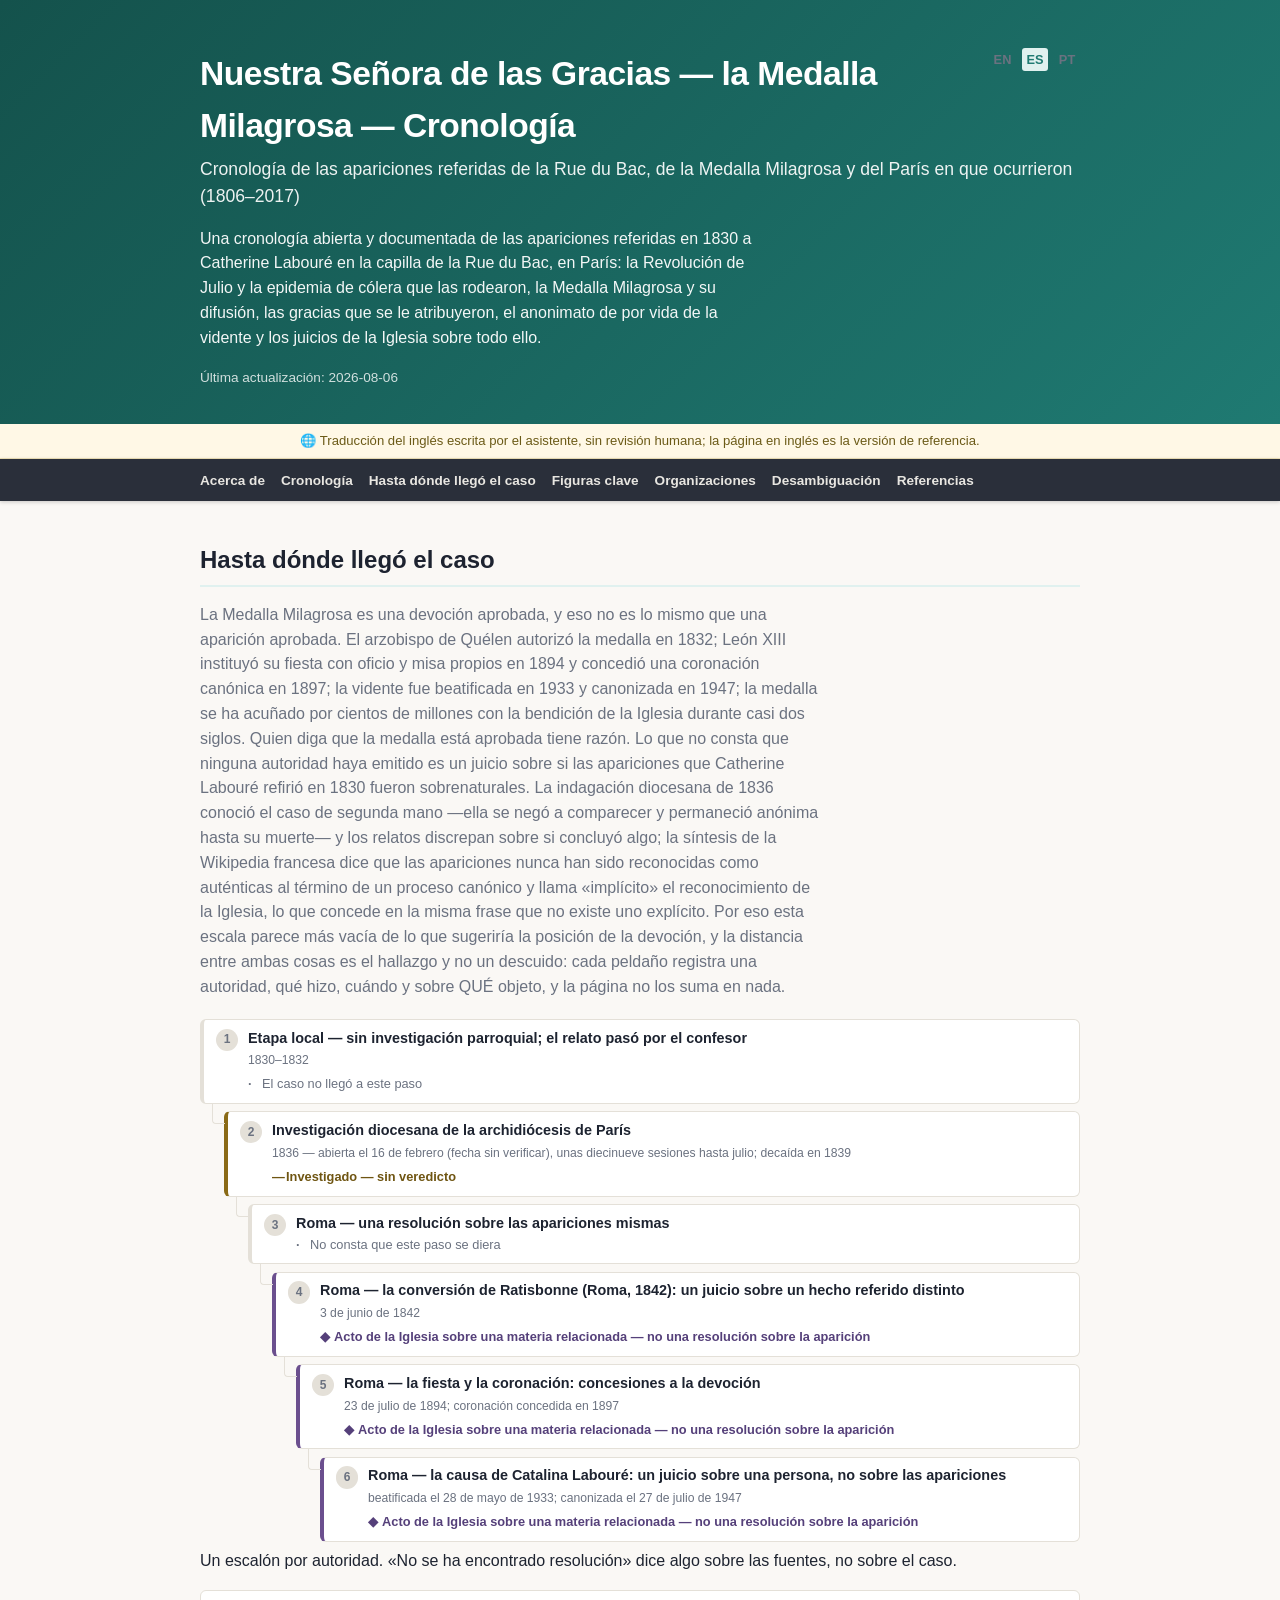
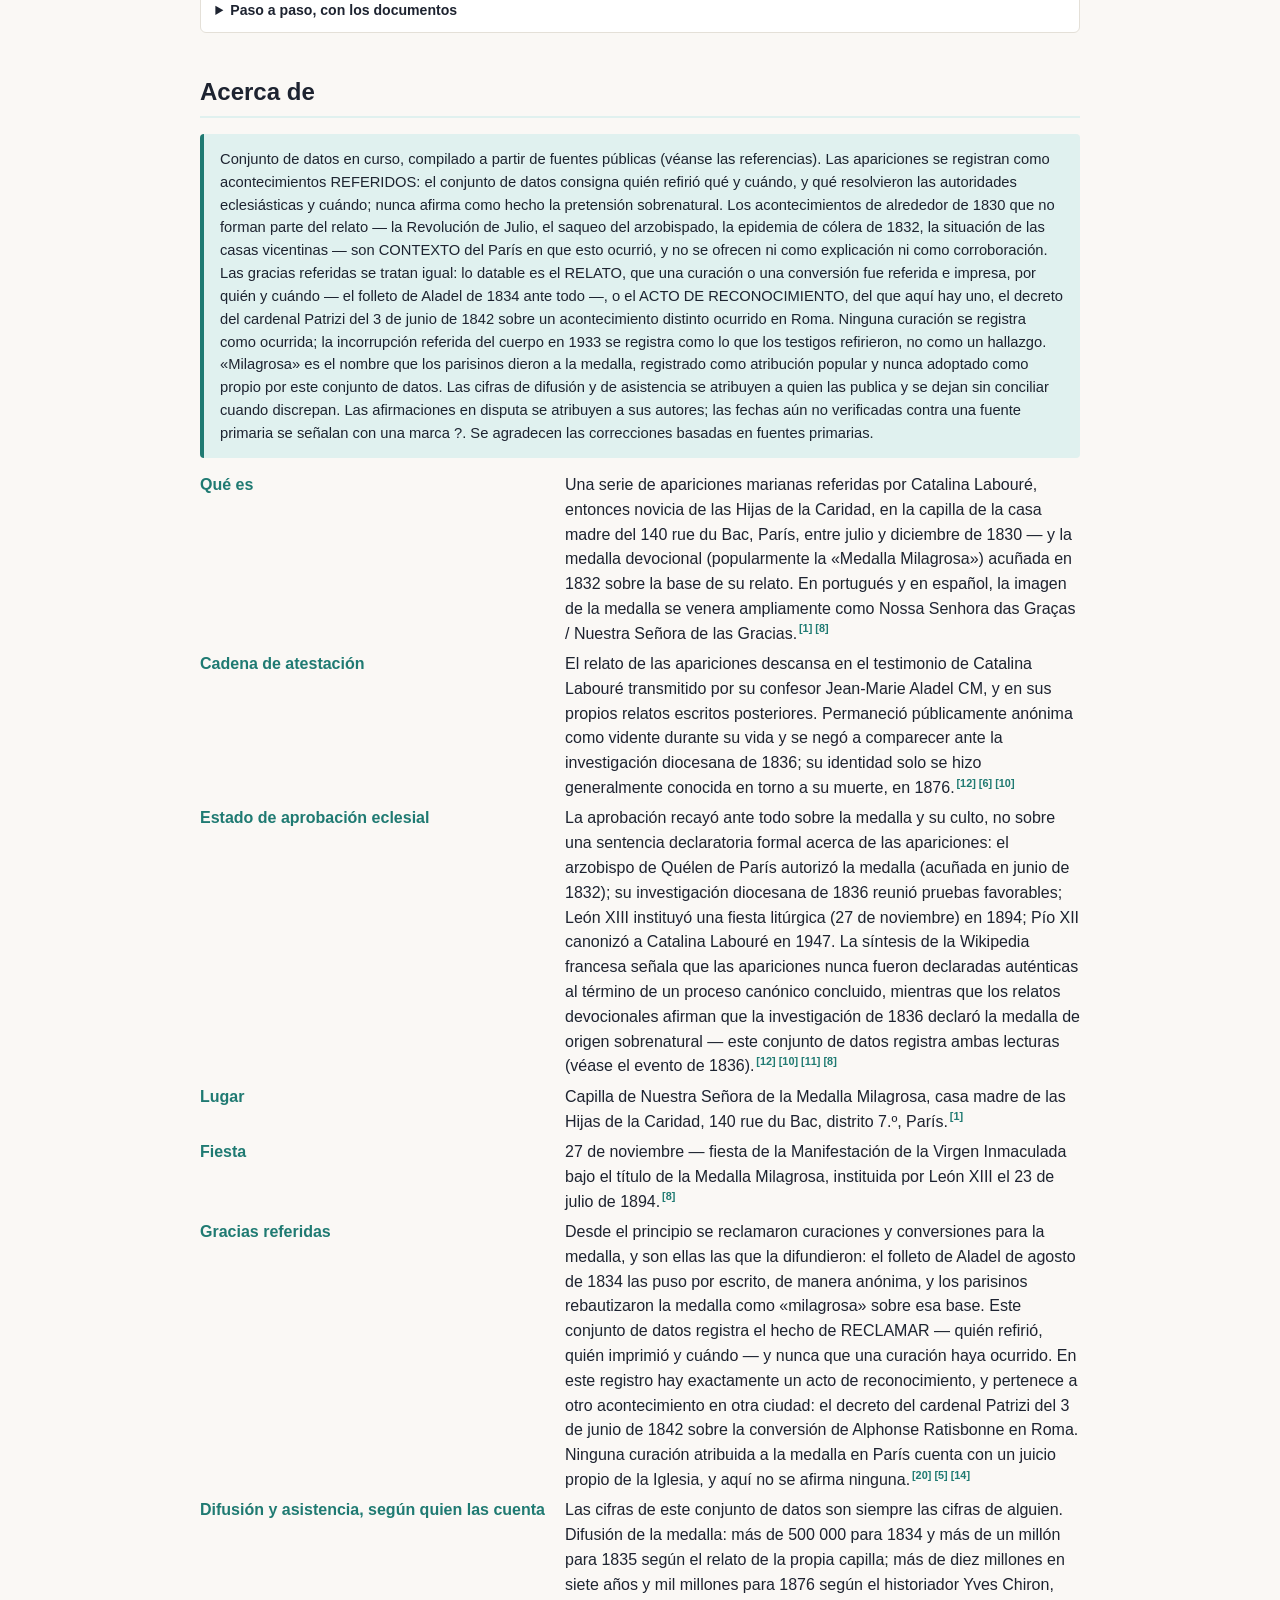
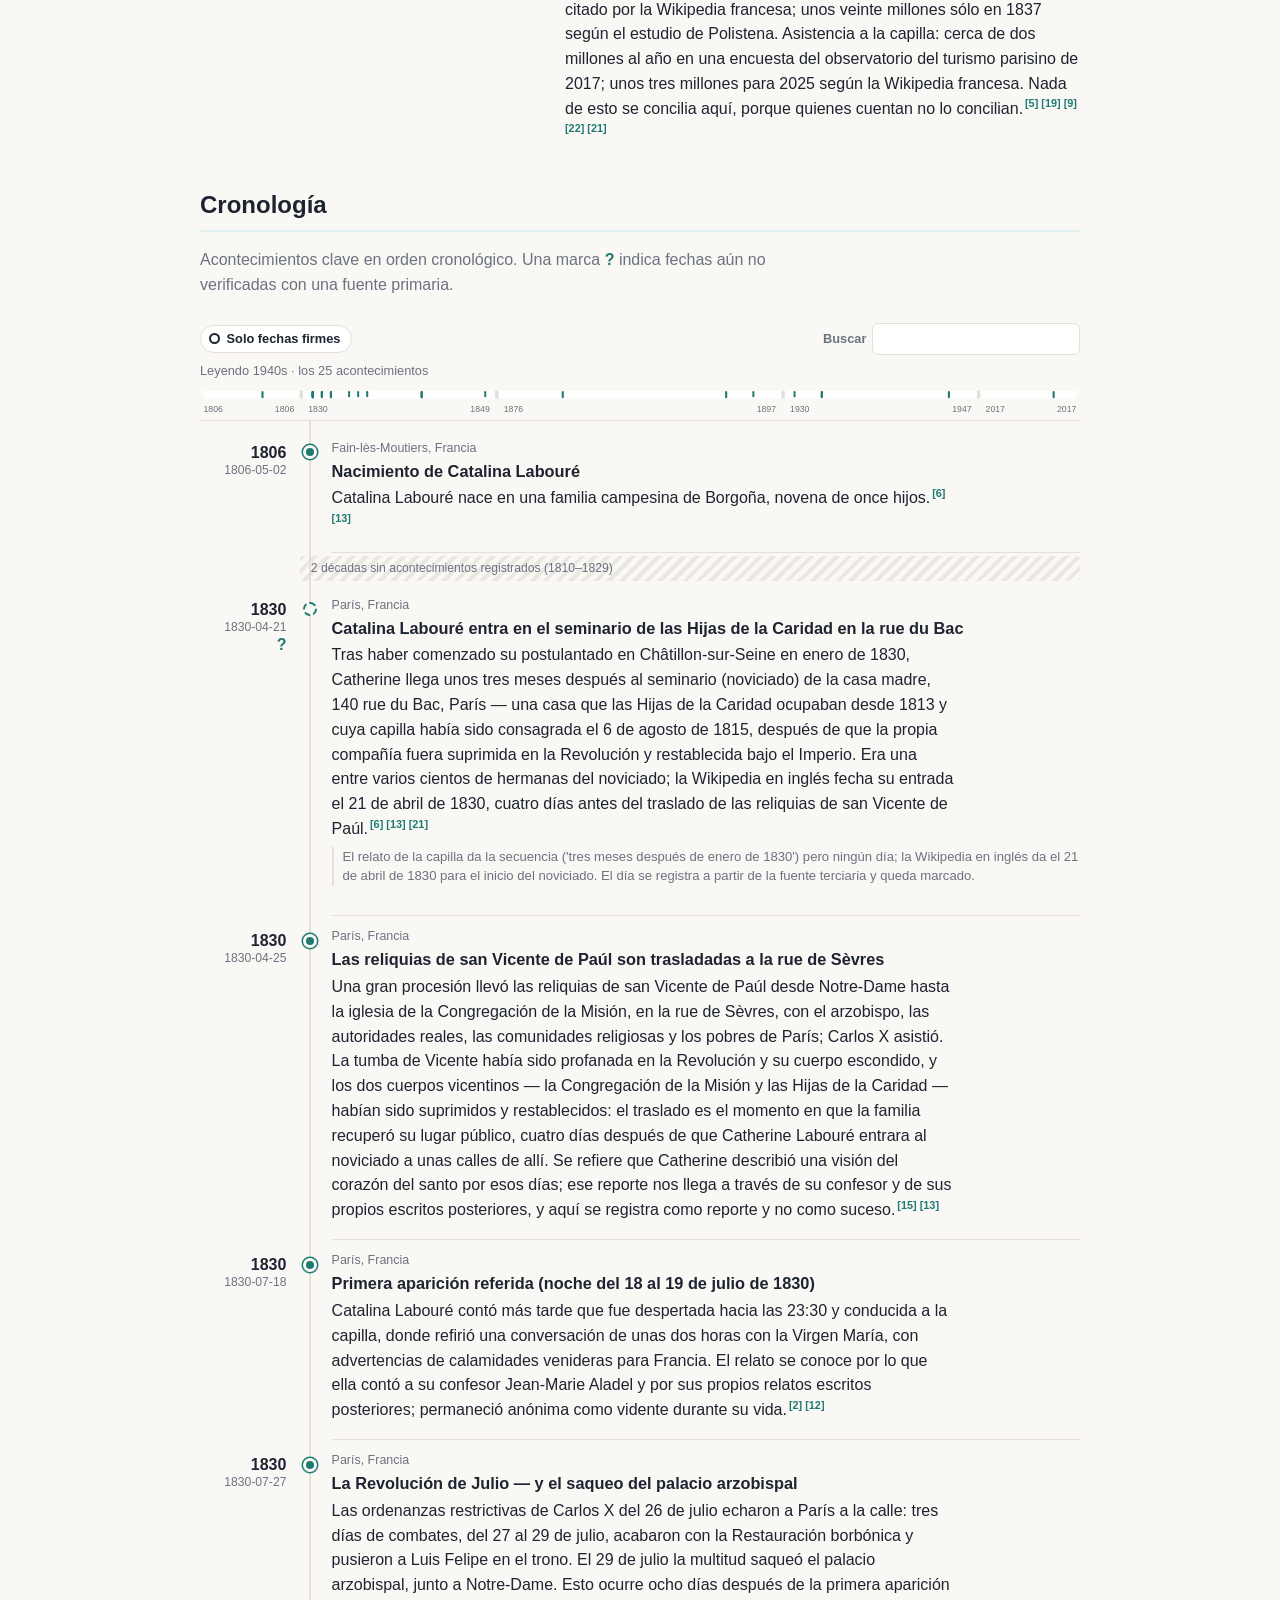
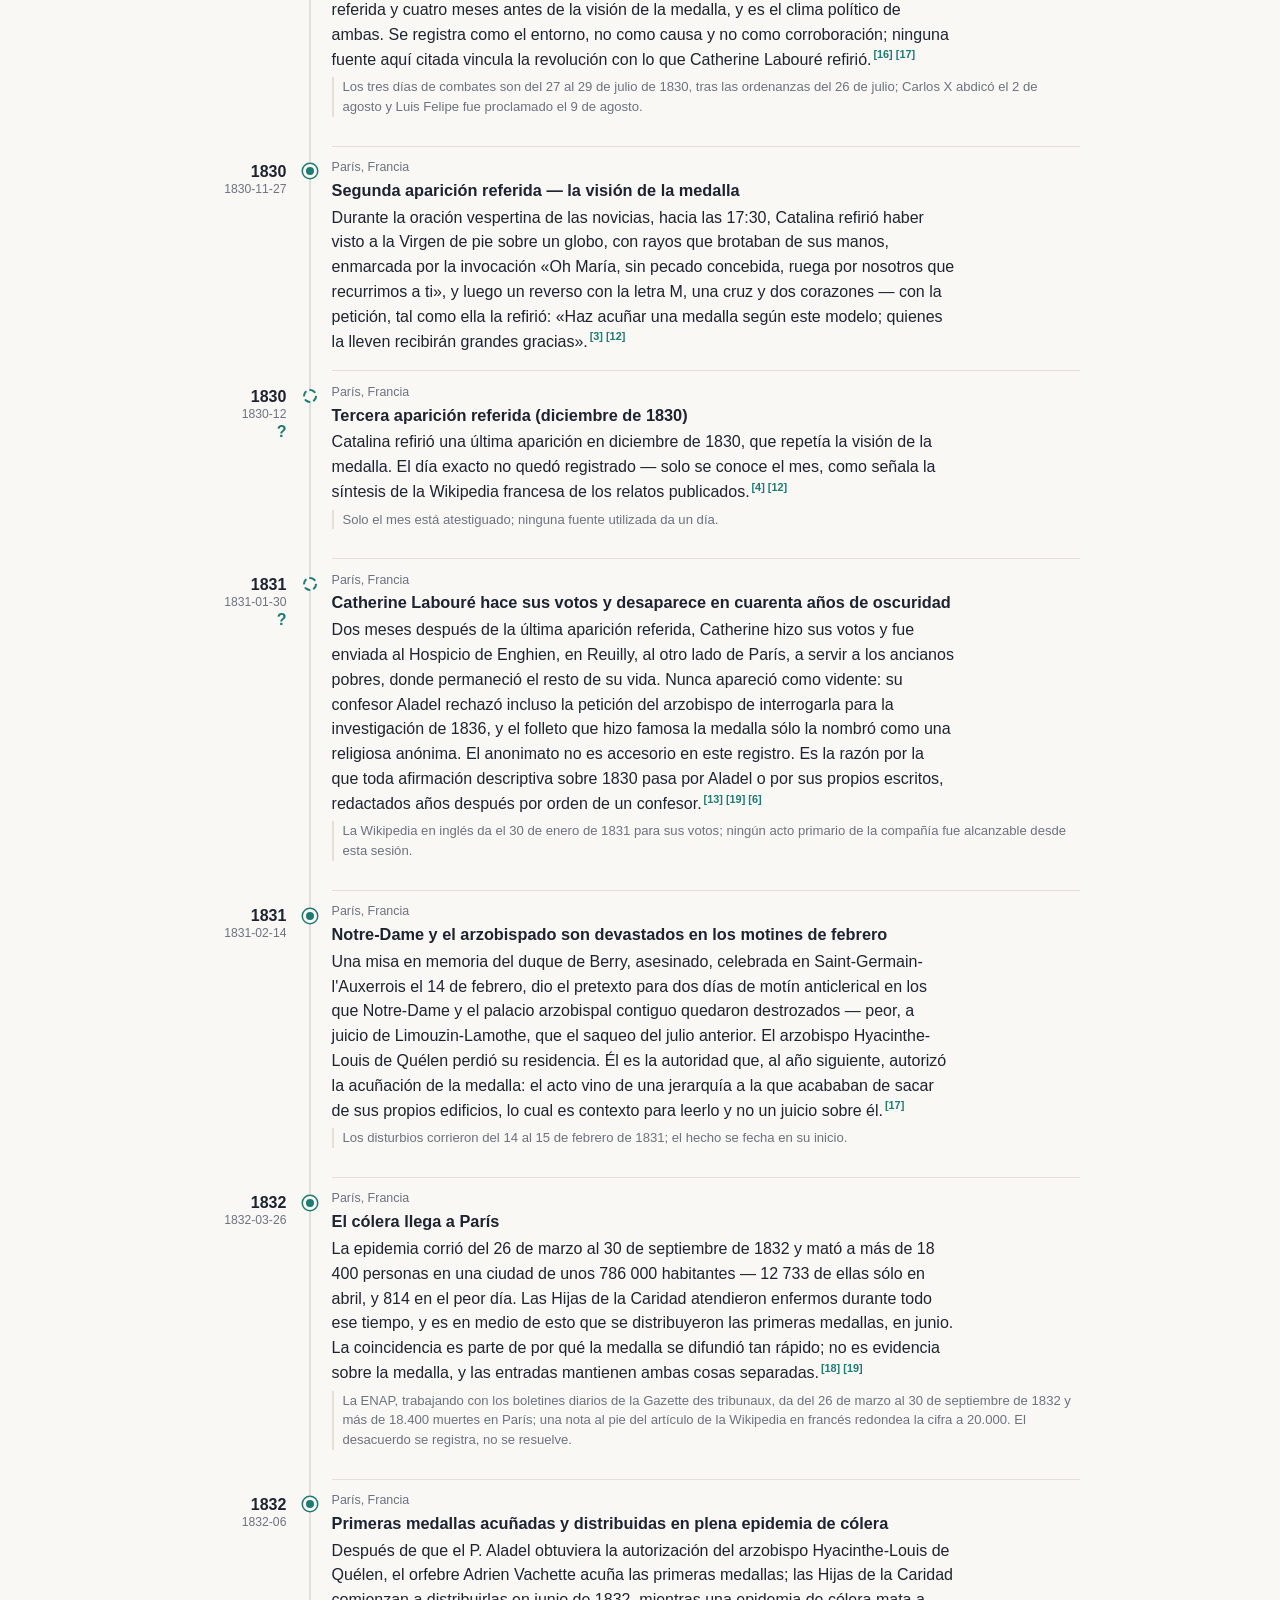
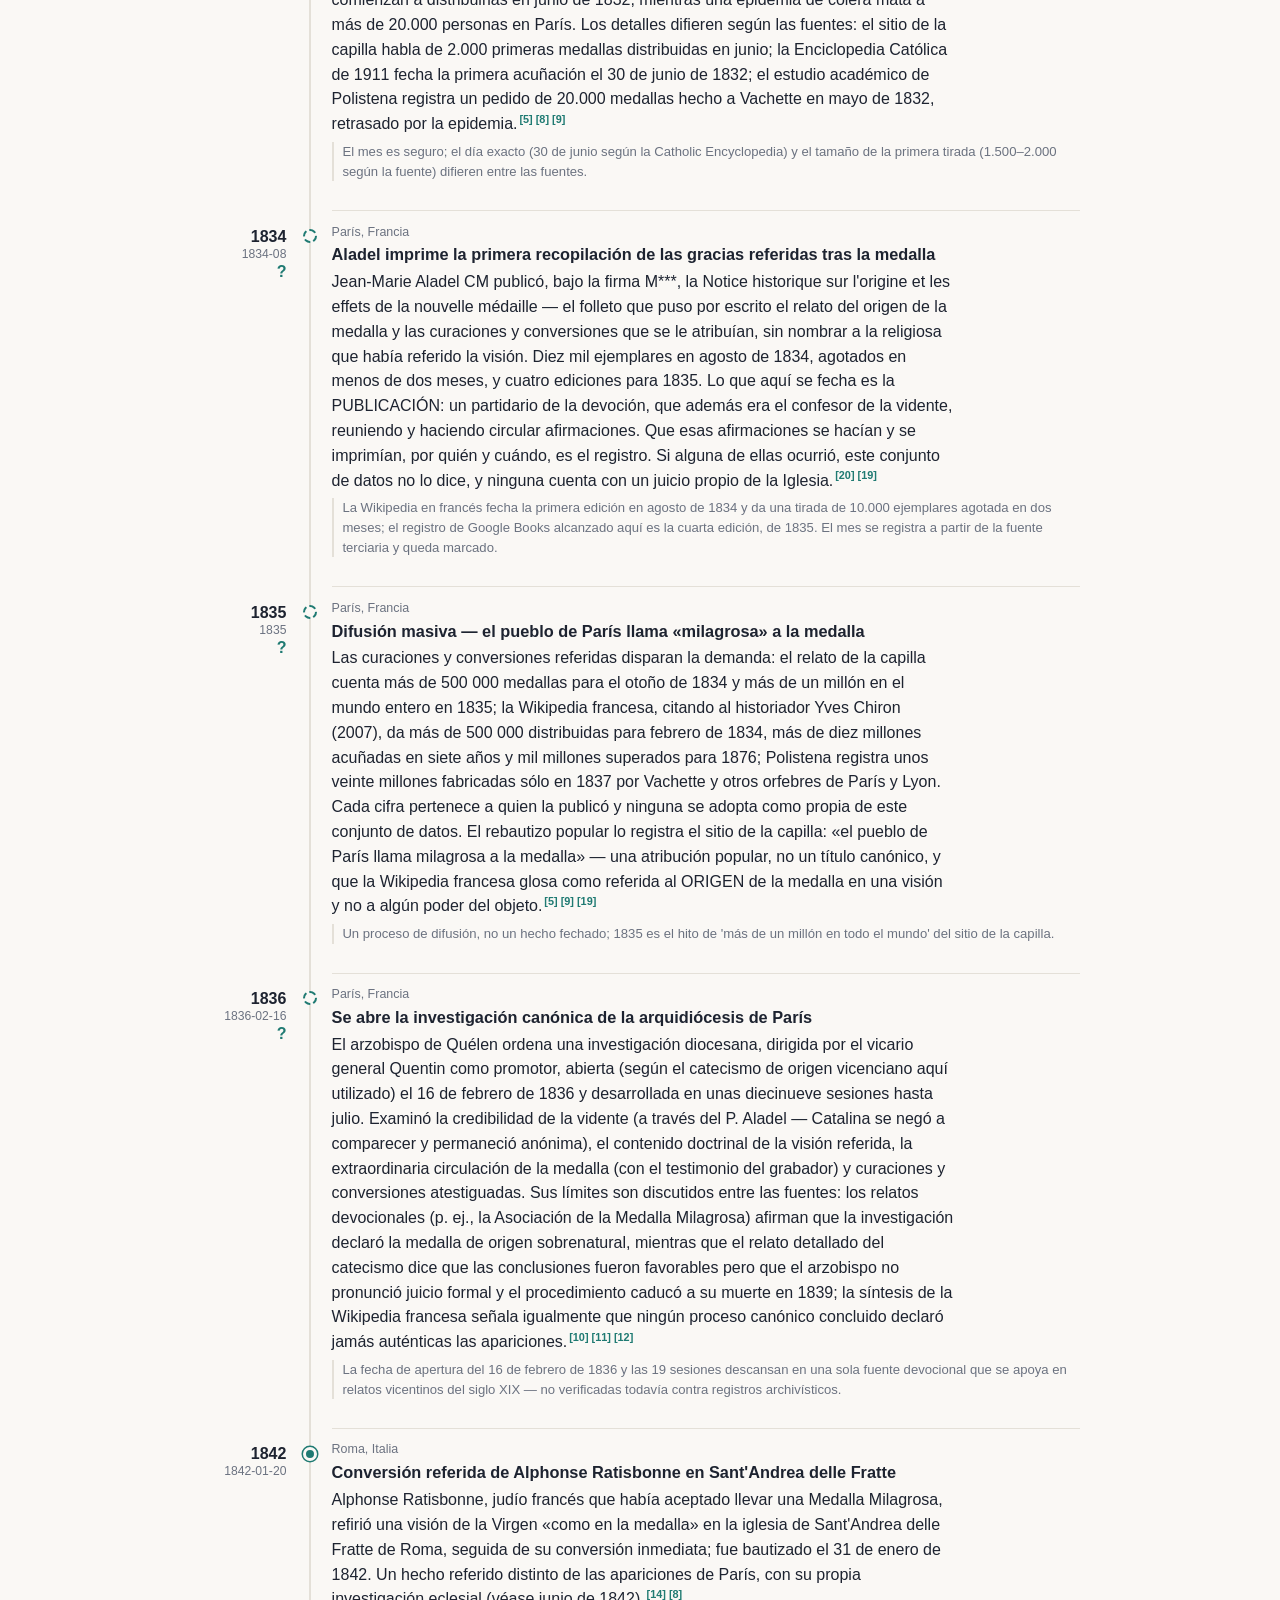
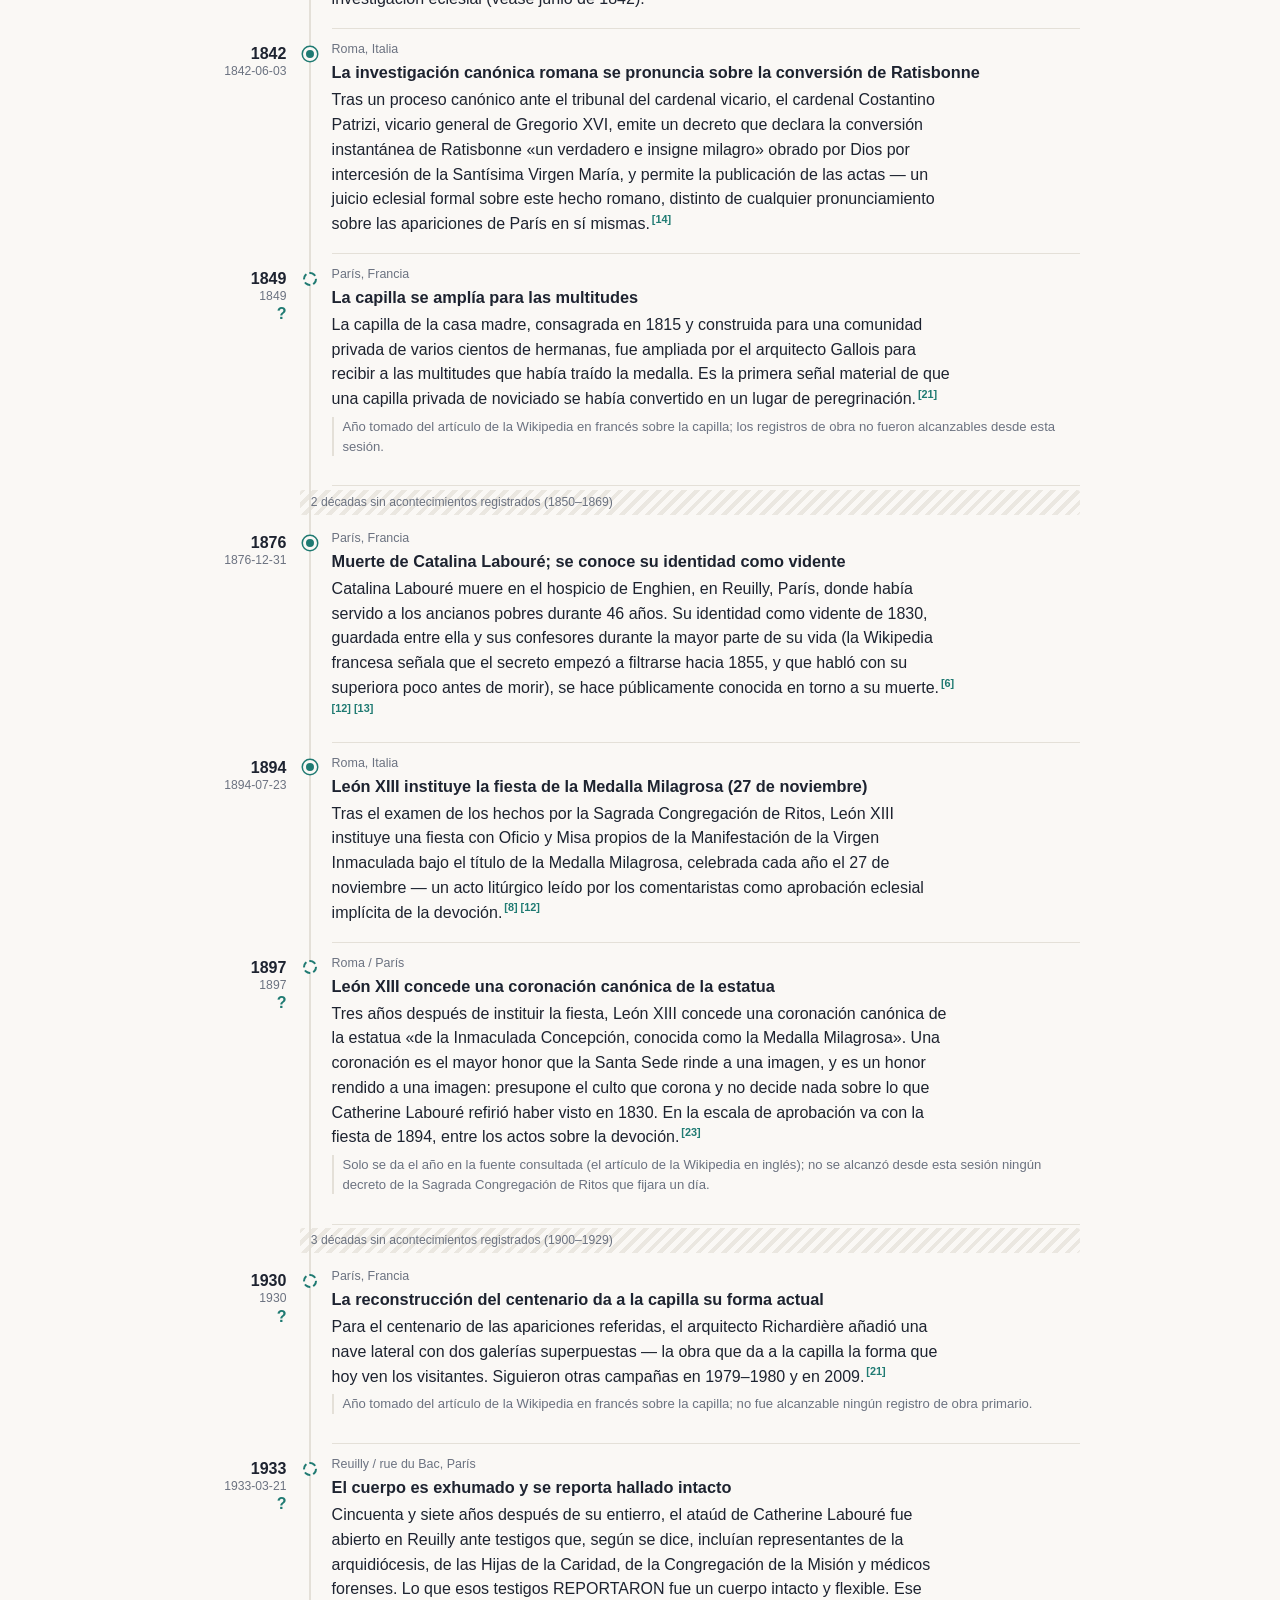
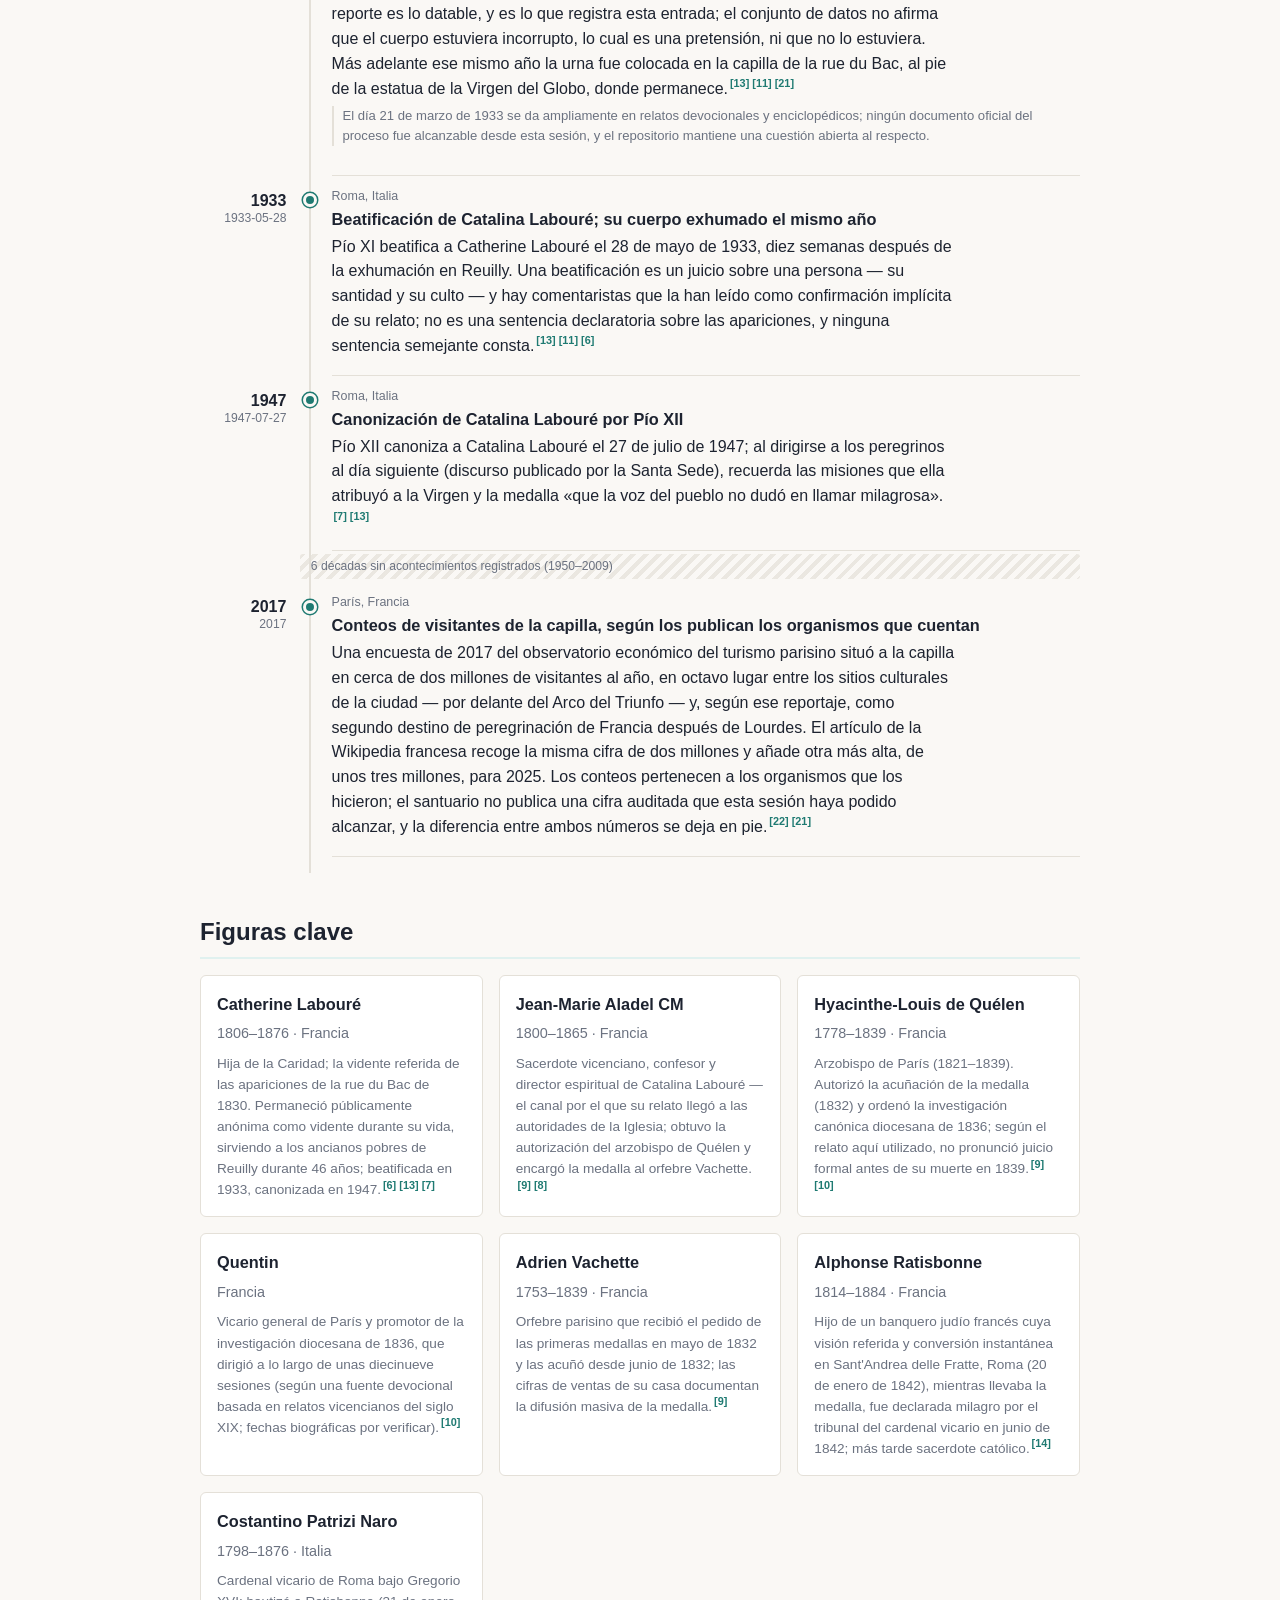
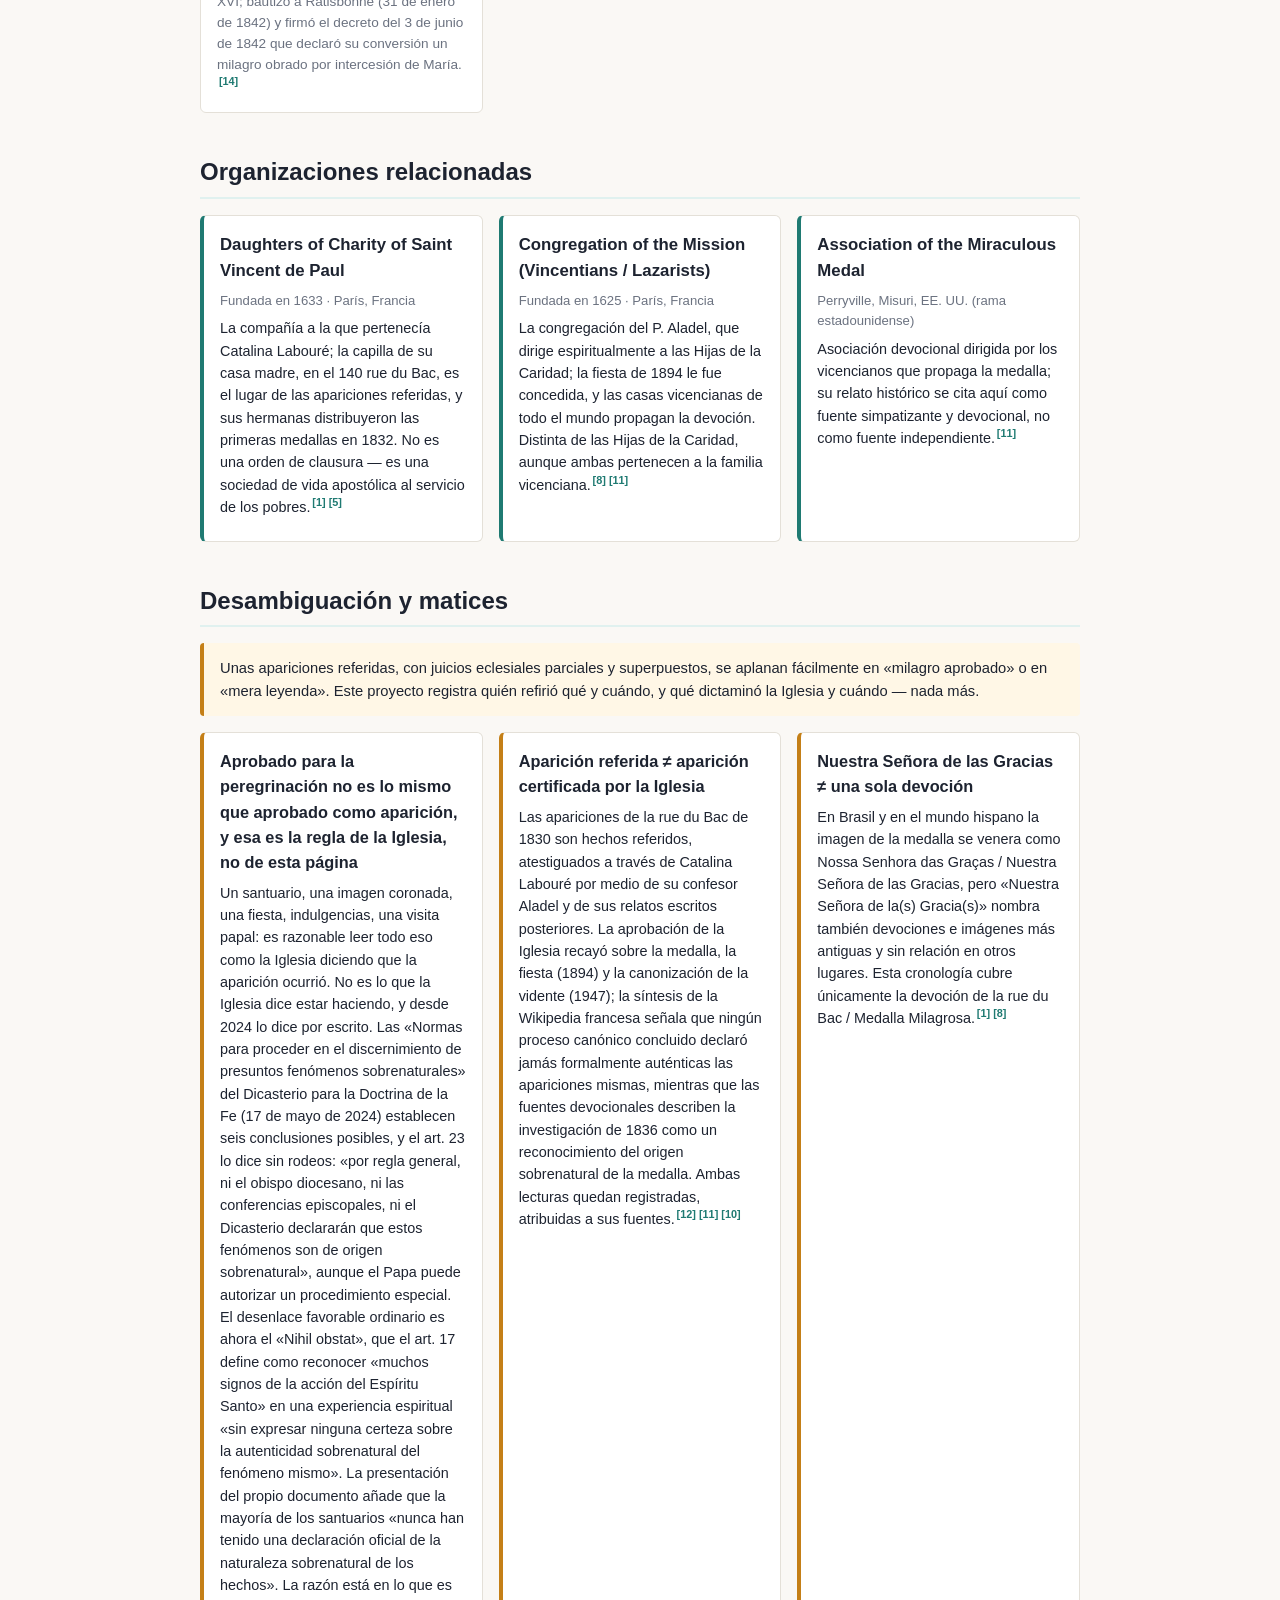
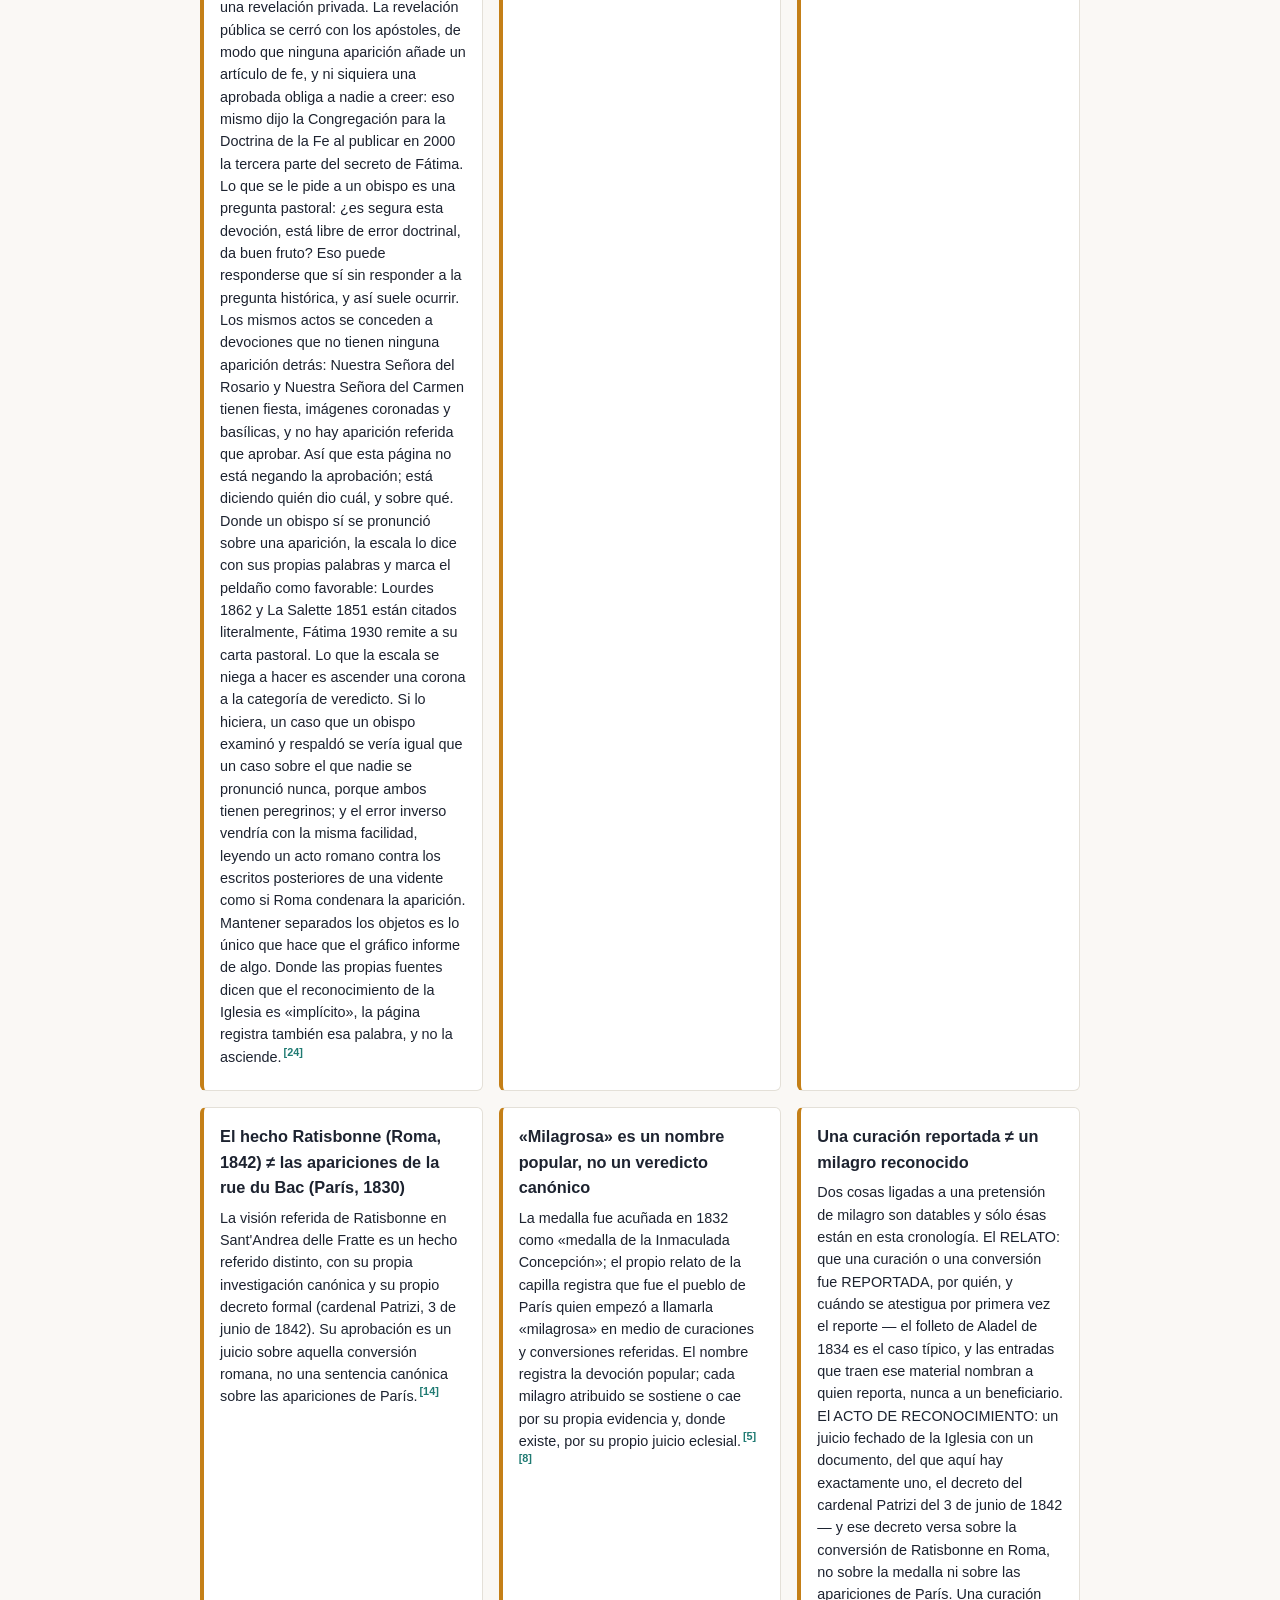
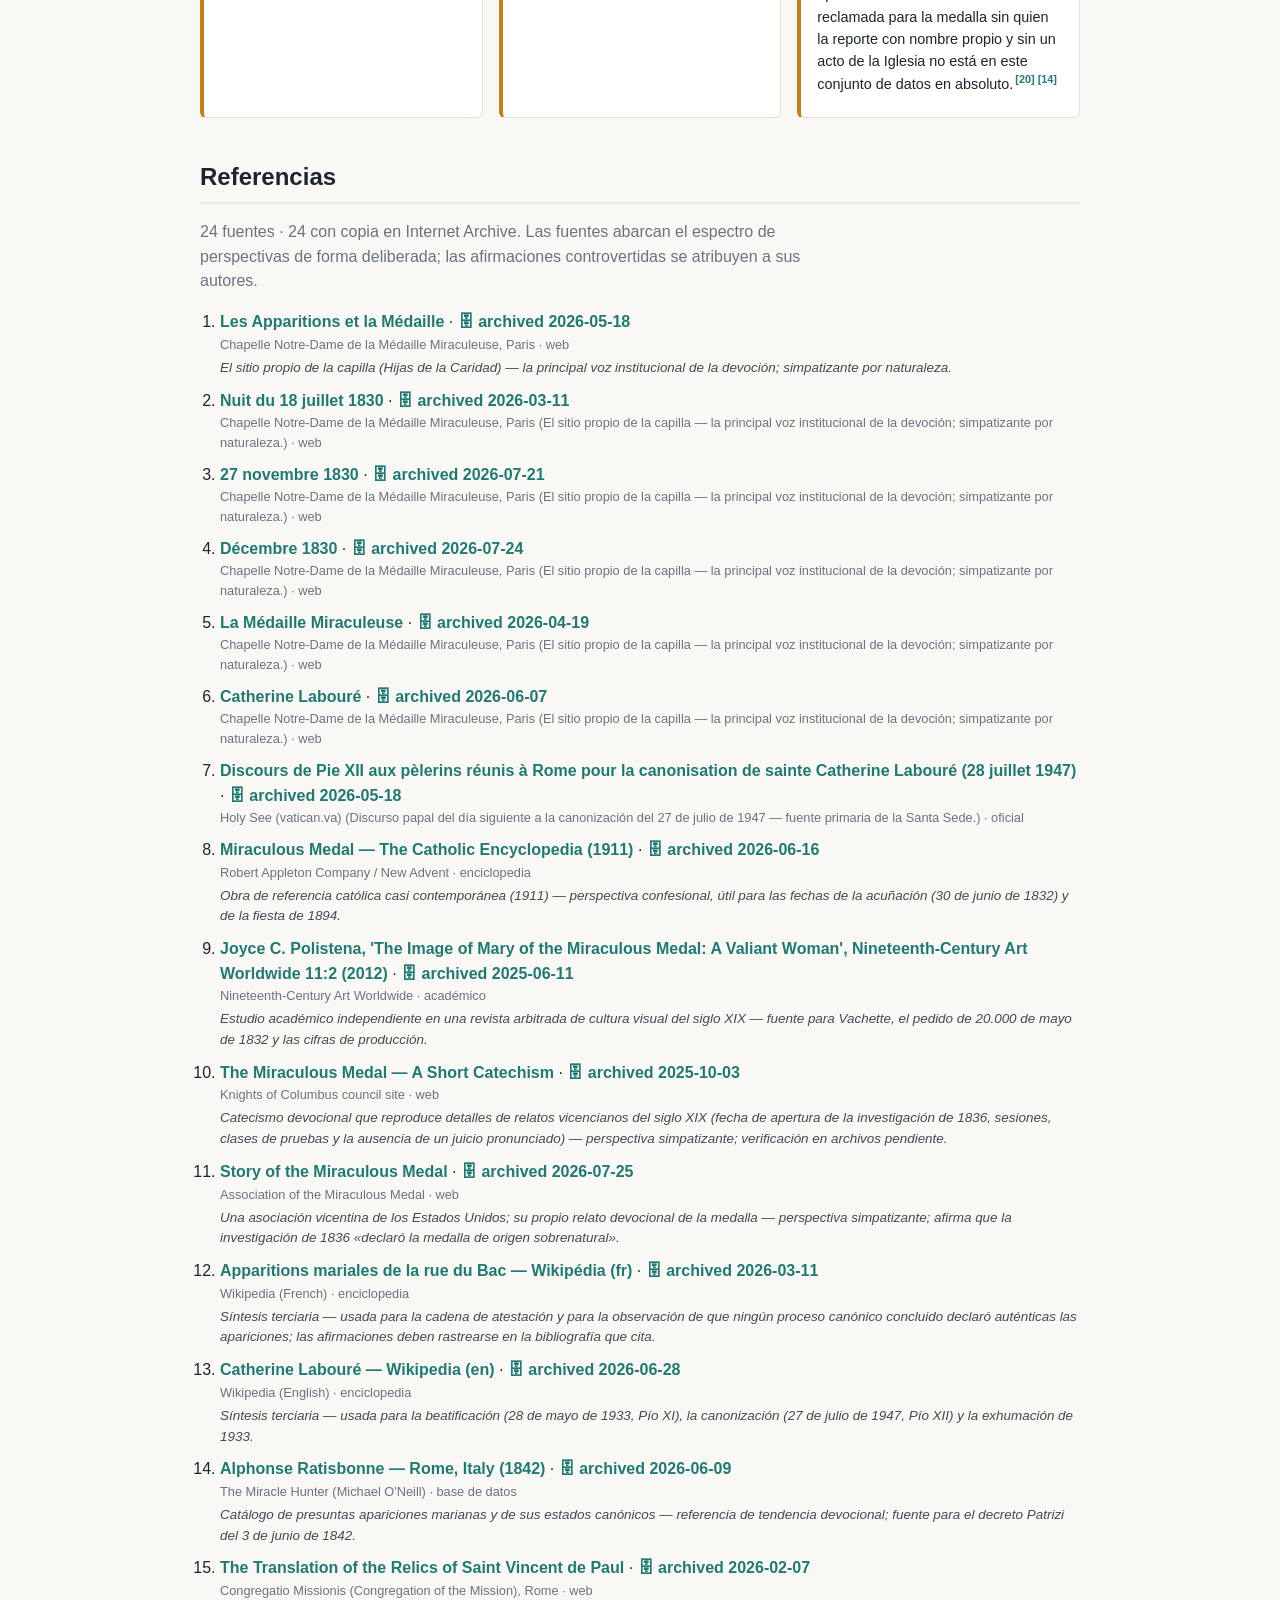
==== commit 063425fe: "Re-sync the river with core#111: full-width ribbon, lane palette build.js, the river style block and" ====
--- a/docs/es/index.html
+++ b/docs/es/index.html
@@ -249,10 +249,10 @@
           <label class="rv-find">Buscar <input type="search" autocomplete="off"></label>
           <p class="rv-status" aria-live="polite" data-all="los {n} acontecimientos" data-some="{n} de {total} acontecimientos mostrados" data-reading="Leyendo"></p>
         </div>
-        <svg class="rv-ribbon" viewBox="-4 0 504 29" preserveAspectRatio="xMinYMid meet" role="img" aria-label="Vista general de los 25 acontecimientos; los grandes vacíos del registro se dibujan como cortes">
-          <rect class="rv-row" x="0" y="2" width="496" height="9"/><rect class="rv-brk" x="54" y="2" width="4" height="9"><title>2 décadas sin acontecimientos registrados (1810–1829)</title></rect><rect class="rv-brk" x="166" y="2" width="4" height="9"><title>2 décadas sin acontecimientos registrados (1850–1869)</title></rect><rect class="rv-brk" x="326" y="2" width="4" height="9"><title>3 décadas sin acontecimientos registrados (1900–1929)</title></rect><rect class="rv-brk" x="438" y="2" width="4" height="9"><title>6 décadas sin acontecimientos registrados (1950–2009)</title></rect>
-          <line class="rv-tick rv-l0" data-i="0" x1="31.2" x2="31.2" y1="3.5" y2="9.5"/><line class="rv-tick rv-l0 rv-u" data-i="1" x1="66.4" x2="66.4" y1="3.5" y2="9.5"/><line class="rv-tick rv-l0" data-i="2" x1="66.4" x2="66.4" y1="3.5" y2="9.5"/><line class="rv-tick rv-l0" data-i="3" x1="66.4" x2="66.4" y1="3.5" y2="9.5"/><line class="rv-tick rv-l0" data-i="4" x1="66.4" x2="66.4" y1="3.5" y2="9.5"/><line class="rv-tick rv-l0" data-i="5" x1="66.4" x2="66.4" y1="3.5" y2="9.5"/><line class="rv-tick rv-l0 rv-u" data-i="6" x1="66.4" x2="66.4" y1="3.5" y2="9.5"/><line class="rv-tick rv-l0 rv-u" data-i="7" x1="71.2" x2="71.2" y1="3.5" y2="9.5"/><line class="rv-tick rv-l0" data-i="8" x1="71.2" x2="71.2" y1="3.5" y2="9.5"/><line class="rv-tick rv-l0" data-i="9" x1="76" x2="76" y1="3.5" y2="9.5"/><line class="rv-tick rv-l0" data-i="10" x1="76" x2="76" y1="3.5" y2="9.5"/><line class="rv-tick rv-l0 rv-u" data-i="11" x1="85.6" x2="85.6" y1="3.5" y2="9.5"/><line class="rv-tick rv-l0 rv-u" data-i="12" x1="90.4" x2="90.4" y1="3.5" y2="9.5"/><line class="rv-tick rv-l0 rv-u" data-i="13" x1="95.2" x2="95.2" y1="3.5" y2="9.5"/><line class="rv-tick rv-l0" data-i="14" x1="124" x2="124" y1="3.5" y2="9.5"/><line class="rv-tick rv-l0" data-i="15" x1="124" x2="124" y1="3.5" y2="9.5"/><line class="rv-tick rv-l0 rv-u" data-i="16" x1="157.6" x2="157.6" y1="3.5" y2="9.5"/><line class="rv-tick rv-l0" data-i="17" x1="207.2" x2="207.2" y1="3.5" y2="9.5"/><line class="rv-tick rv-l0" data-i="18" x1="293.6" x2="293.6" y1="3.5" y2="9.5"/><line class="rv-tick rv-l0 rv-u" data-i="19" x1="308" x2="308" y1="3.5" y2="9.5"/><line class="rv-tick rv-l0 rv-u" data-i="20" x1="338.4" x2="338.4" y1="3.5" y2="9.5"/><line class="rv-tick rv-l0 rv-u" data-i="21" x1="352.8" x2="352.8" y1="3.5" y2="9.5"/><line class="rv-tick rv-l0" data-i="22" x1="352.8" x2="352.8" y1="3.5" y2="9.5"/><line class="rv-tick rv-l0" data-i="23" x1="420" x2="420" y1="3.5" y2="9.5"/><line class="rv-tick rv-l0" data-i="24" x1="484" x2="484" y1="3.5" y2="9.5"/>
-          <text class="rv-axis" x="0" y="26" text-anchor="start">1806</text><text class="rv-axis" x="64" y="26" text-anchor="start">1830</text><text class="rv-axis" x="160" y="26" text-anchor="end">1849</text><text class="rv-axis" x="176" y="26" text-anchor="start">1876</text><text class="rv-axis" x="320" y="26" text-anchor="end">1897</text><text class="rv-axis" x="336" y="26" text-anchor="start">1930</text><text class="rv-axis" x="432" y="26" text-anchor="end">1947</text><text class="rv-axis" x="448" y="26" text-anchor="start">2017</text><text class="rv-axis" x="496" y="26" text-anchor="end">2017</text><rect class="rv-win" x="0" y="0" width="0" height="13"/>
+        <svg class="rv-ribbon" viewBox="-4 0 1008 29" preserveAspectRatio="xMinYMid meet" role="img" aria-label="Vista general de los 25 acontecimientos; los grandes vacíos del registro se dibujan como cortes">
+          <rect class="rv-row" x="0" y="2" width="1000" height="9"/><rect class="rv-brk" x="110" y="2" width="4" height="9"><title>2 décadas sin acontecimientos registrados (1810–1829)</title></rect><rect class="rv-brk" x="334" y="2" width="4" height="9"><title>2 décadas sin acontecimientos registrados (1850–1869)</title></rect><rect class="rv-brk" x="662" y="2" width="4" height="9"><title>3 décadas sin acontecimientos registrados (1900–1929)</title></rect><rect class="rv-brk" x="886" y="2" width="4" height="9"><title>6 décadas sin acontecimientos registrados (1950–2009)</title></rect>
+          <line class="rv-tick rv-l0" data-i="0" x1="67.6" x2="67.6" y1="3.5" y2="9.5"/><line class="rv-tick rv-l0 rv-u" data-i="1" x1="125.2" x2="125.2" y1="3.5" y2="9.5"/><line class="rv-tick rv-l0" data-i="2" x1="125.2" x2="125.2" y1="3.5" y2="9.5"/><line class="rv-tick rv-l0" data-i="3" x1="125.2" x2="125.2" y1="3.5" y2="9.5"/><line class="rv-tick rv-l0" data-i="4" x1="125.2" x2="125.2" y1="3.5" y2="9.5"/><line class="rv-tick rv-l0" data-i="5" x1="125.2" x2="125.2" y1="3.5" y2="9.5"/><line class="rv-tick rv-l0 rv-u" data-i="6" x1="125.2" x2="125.2" y1="3.5" y2="9.5"/><line class="rv-tick rv-l0 rv-u" data-i="7" x1="135.6" x2="135.6" y1="3.5" y2="9.5"/><line class="rv-tick rv-l0" data-i="8" x1="135.6" x2="135.6" y1="3.5" y2="9.5"/><line class="rv-tick rv-l0" data-i="9" x1="146" x2="146" y1="3.5" y2="9.5"/><line class="rv-tick rv-l0" data-i="10" x1="146" x2="146" y1="3.5" y2="9.5"/><line class="rv-tick rv-l0 rv-u" data-i="11" x1="166.8" x2="166.8" y1="3.5" y2="9.5"/><line class="rv-tick rv-l0 rv-u" data-i="12" x1="177.2" x2="177.2" y1="3.5" y2="9.5"/><line class="rv-tick rv-l0 rv-u" data-i="13" x1="187.6" x2="187.6" y1="3.5" y2="9.5"/><line class="rv-tick rv-l0" data-i="14" x1="250" x2="250" y1="3.5" y2="9.5"/><line class="rv-tick rv-l0" data-i="15" x1="250" x2="250" y1="3.5" y2="9.5"/><line class="rv-tick rv-l0 rv-u" data-i="16" x1="322.8" x2="322.8" y1="3.5" y2="9.5"/><line class="rv-tick rv-l0" data-i="17" x1="411.6" x2="411.6" y1="3.5" y2="9.5"/><line class="rv-tick rv-l0" data-i="18" x1="598.8" x2="598.8" y1="3.5" y2="9.5"/><line class="rv-tick rv-l0 rv-u" data-i="19" x1="630" x2="630" y1="3.5" y2="9.5"/><line class="rv-tick rv-l0 rv-u" data-i="20" x1="677.2" x2="677.2" y1="3.5" y2="9.5"/><line class="rv-tick rv-l0 rv-u" data-i="21" x1="708.4" x2="708.4" y1="3.5" y2="9.5"/><line class="rv-tick rv-l0" data-i="22" x1="708.4" x2="708.4" y1="3.5" y2="9.5"/><line class="rv-tick rv-l0" data-i="23" x1="854" x2="854" y1="3.5" y2="9.5"/><line class="rv-tick rv-l0" data-i="24" x1="974" x2="974" y1="3.5" y2="9.5"/>
+          <text class="rv-axis" x="0" y="26" text-anchor="start">1806</text><text class="rv-axis" x="104" y="26" text-anchor="end">1806</text><text class="rv-axis" x="120" y="26" text-anchor="start">1830</text><text class="rv-axis" x="328" y="26" text-anchor="end">1849</text><text class="rv-axis" x="344" y="26" text-anchor="start">1876</text><text class="rv-axis" x="656" y="26" text-anchor="end">1897</text><text class="rv-axis" x="672" y="26" text-anchor="start">1930</text><text class="rv-axis" x="880" y="26" text-anchor="end">1947</text><text class="rv-axis" x="896" y="26" text-anchor="start">2017</text><text class="rv-axis" x="1000" y="26" text-anchor="end">2017</text><rect class="rv-win" x="0" y="0" width="0" height="13"/>
         </svg>
       </div>
       <ol class="rv-list" style="--lanes:1">
--- a/docs/styles.css
+++ b/docs/styles.css
@@ -553,18 +553,21 @@
 
 /* ---------------------------------------------------------------------------
    Time river (core#108): the chronology as lane tracks, opt-in with
-   meta.layout "river". Lane 0 is the site accent; the others are fixed hues
-   chosen to stay apart from each other and readable on the light ground.
+   meta.layout "river". A single-track river takes the site accent. With a
+   lane taxonomy (.rv-lanes) every lane takes a fixed hue from one palette,
+   chosen to stay apart from each other and readable on the light ground; a
+   site accent could otherwise land next to one of them (rcc: rose on rose).
    --------------------------------------------------------------------------- */
 .river { --rv-tw: 20px; --rv-yw: 5.6rem; --rv-top: 2.6rem; }
 .rv-l0 { --c: var(--accent); }
+.rv-lanes .rv-l0 { --c: #4338a0; }
 .rv-l1 { --c: #13776d; }
 .rv-l2 { --c: #a8620f; }
-.rv-l3 { --c: #b03a5b; }
-.rv-l4 { --c: #3f6ea8; }
-.rv-l5 { --c: #6b7a1f; }
-.rv-l6 { --c: #7d3c98; }
-.rv-l7 { --c: #8a5a44; }
+.rv-l3 { --c: #b0306a; }
+.rv-l4 { --c: #2f7fb5; }
+.rv-l5 { --c: #5e7a1a; }
+.rv-l6 { --c: #8a5a44; }
+.rv-l7 { --c: #555f6d; }
 .rv-bar { background: var(--bg); padding: .6rem 0 .4rem; border-bottom: 1px solid var(--line); display: grid; gap: .5rem; z-index: 5; }
 @media (min-width: 700px) and (min-height: 640px) { .rv-bar { position: sticky; top: var(--rv-top); } }
 .rv-controls { display: flex; flex-wrap: wrap; gap: .4rem .5rem; align-items: center; }
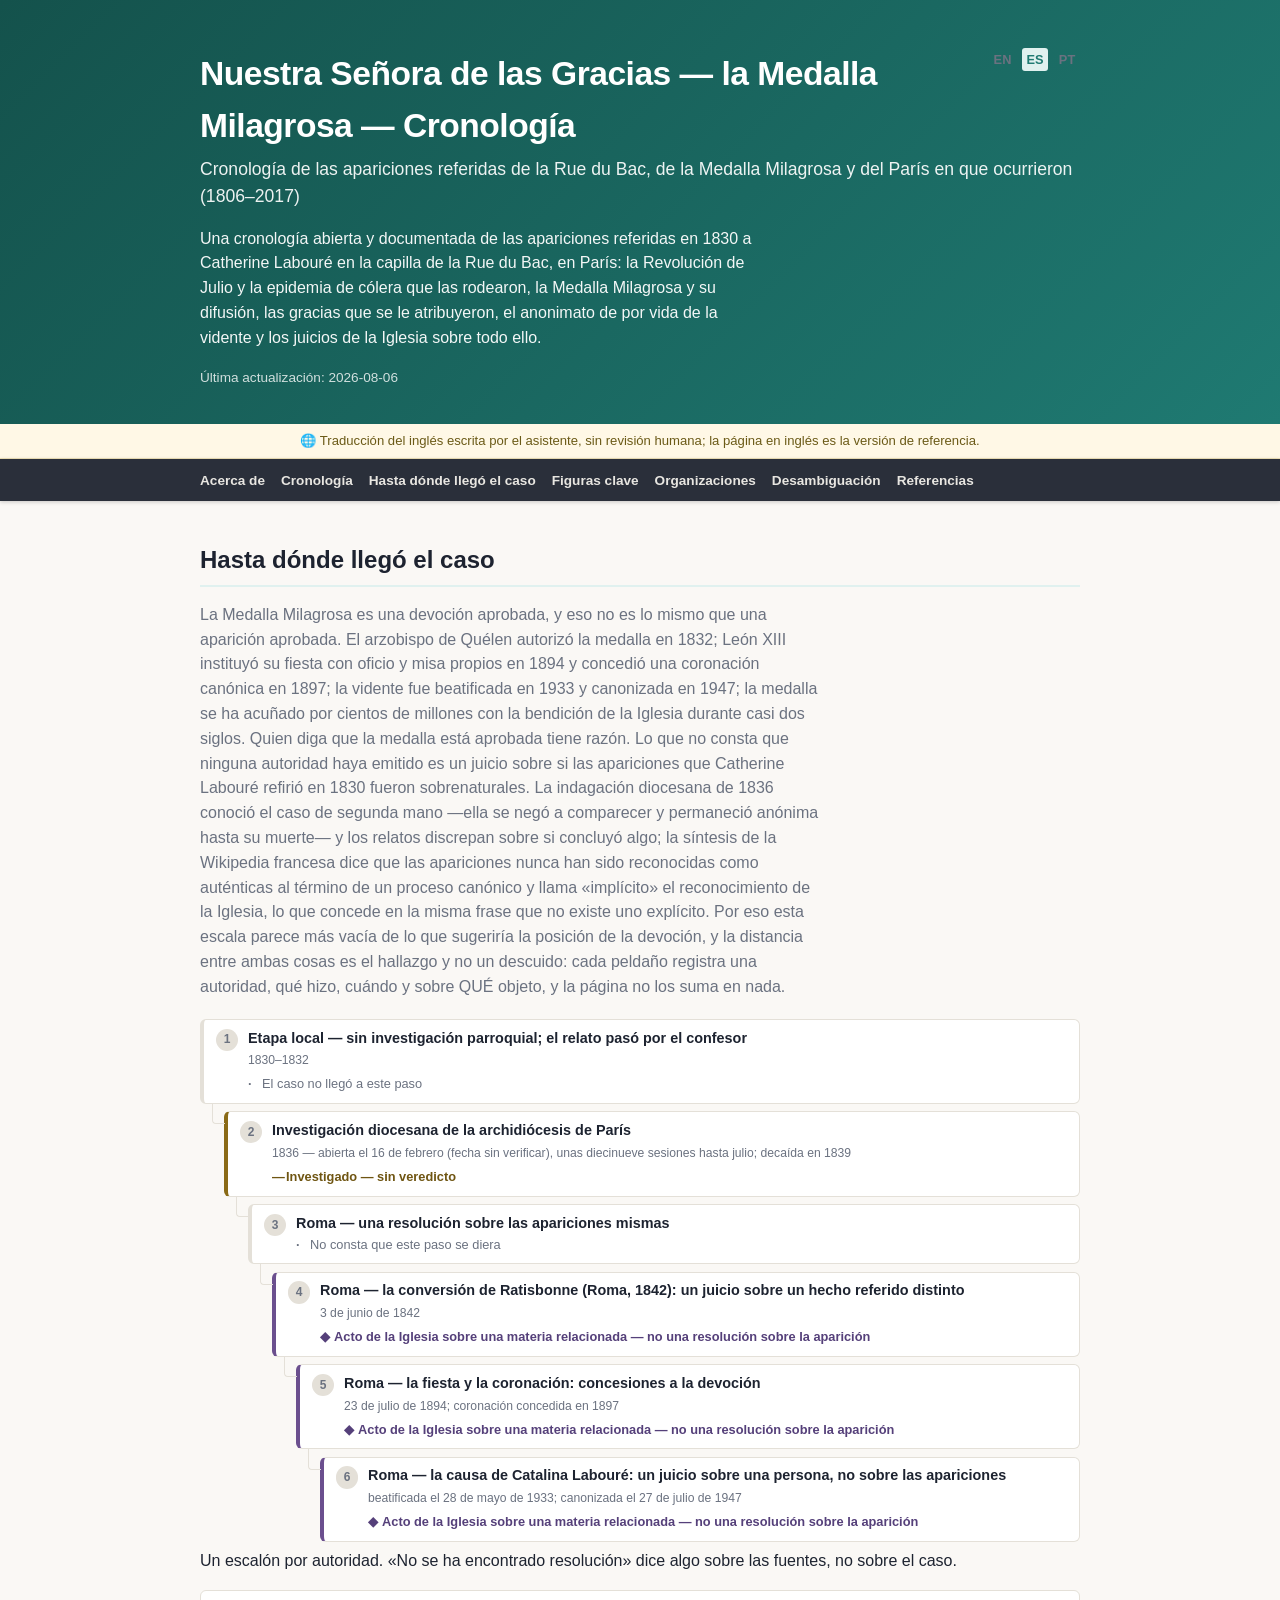
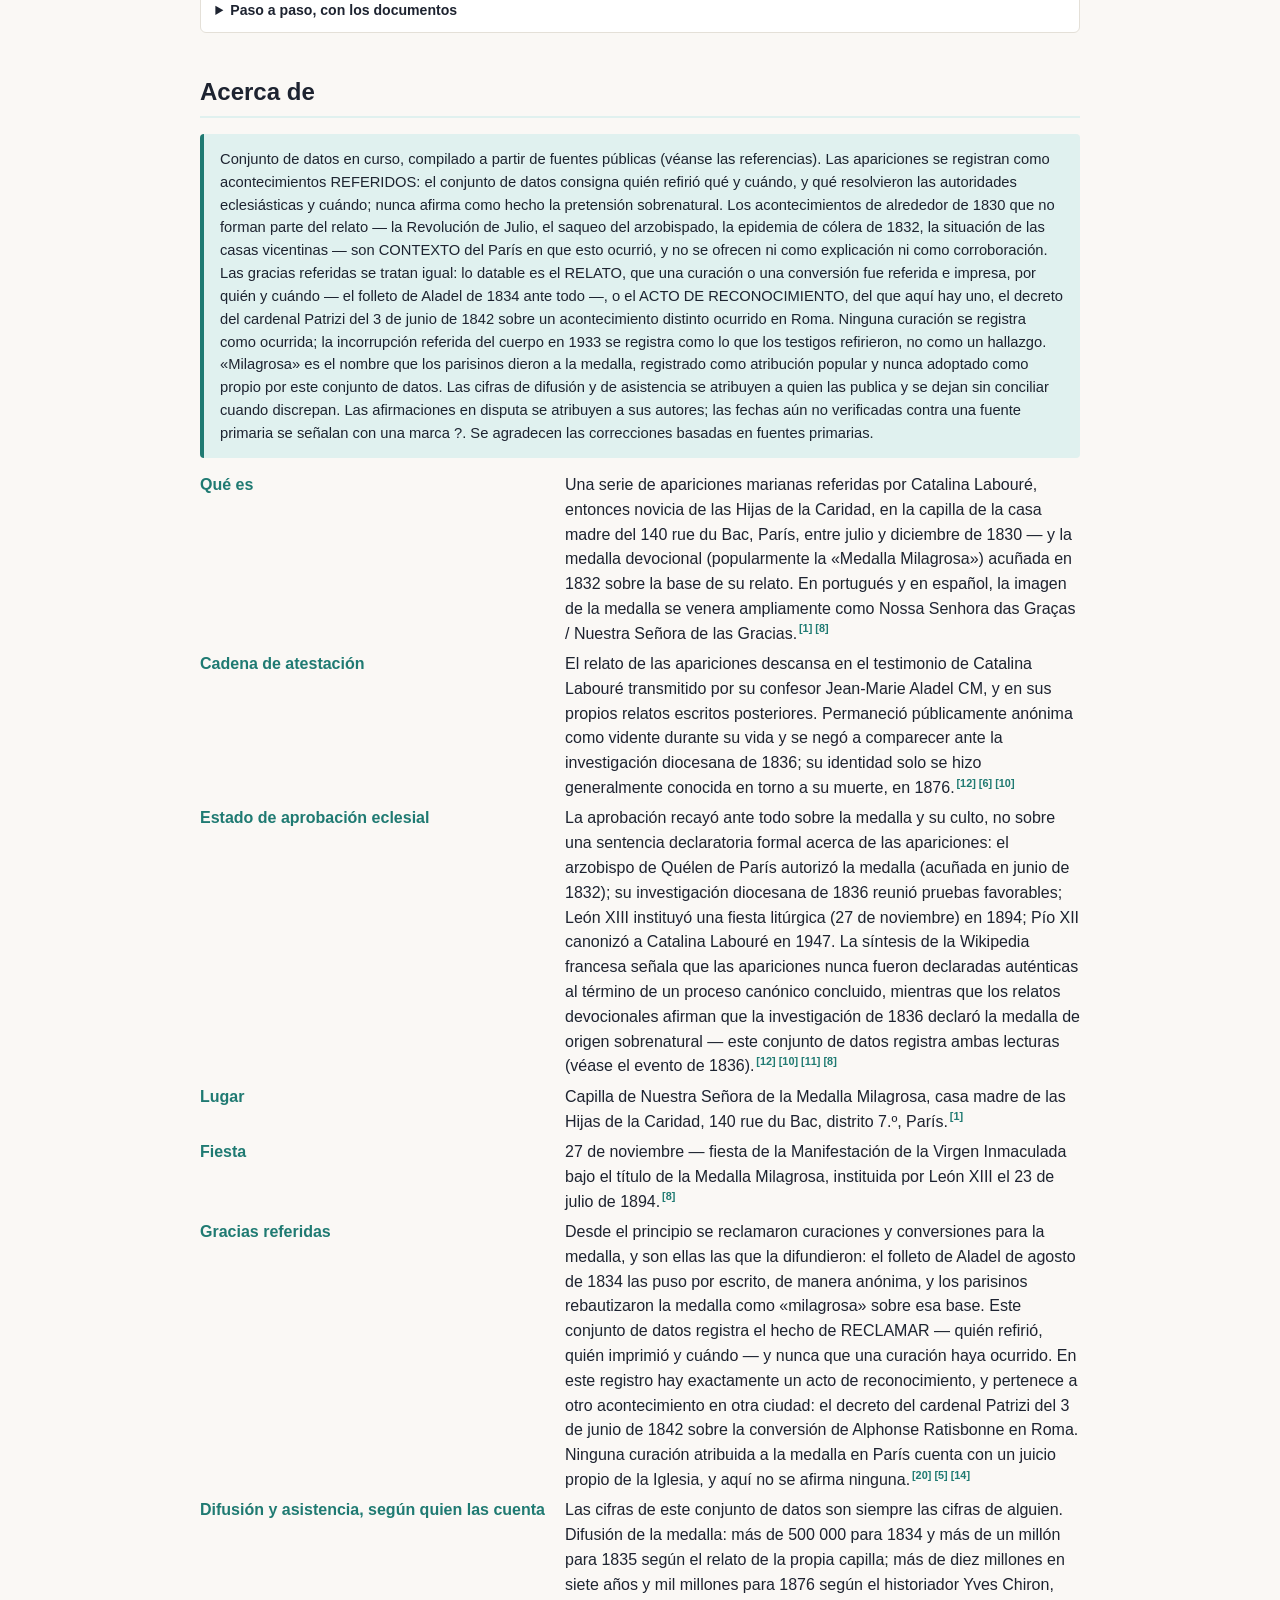
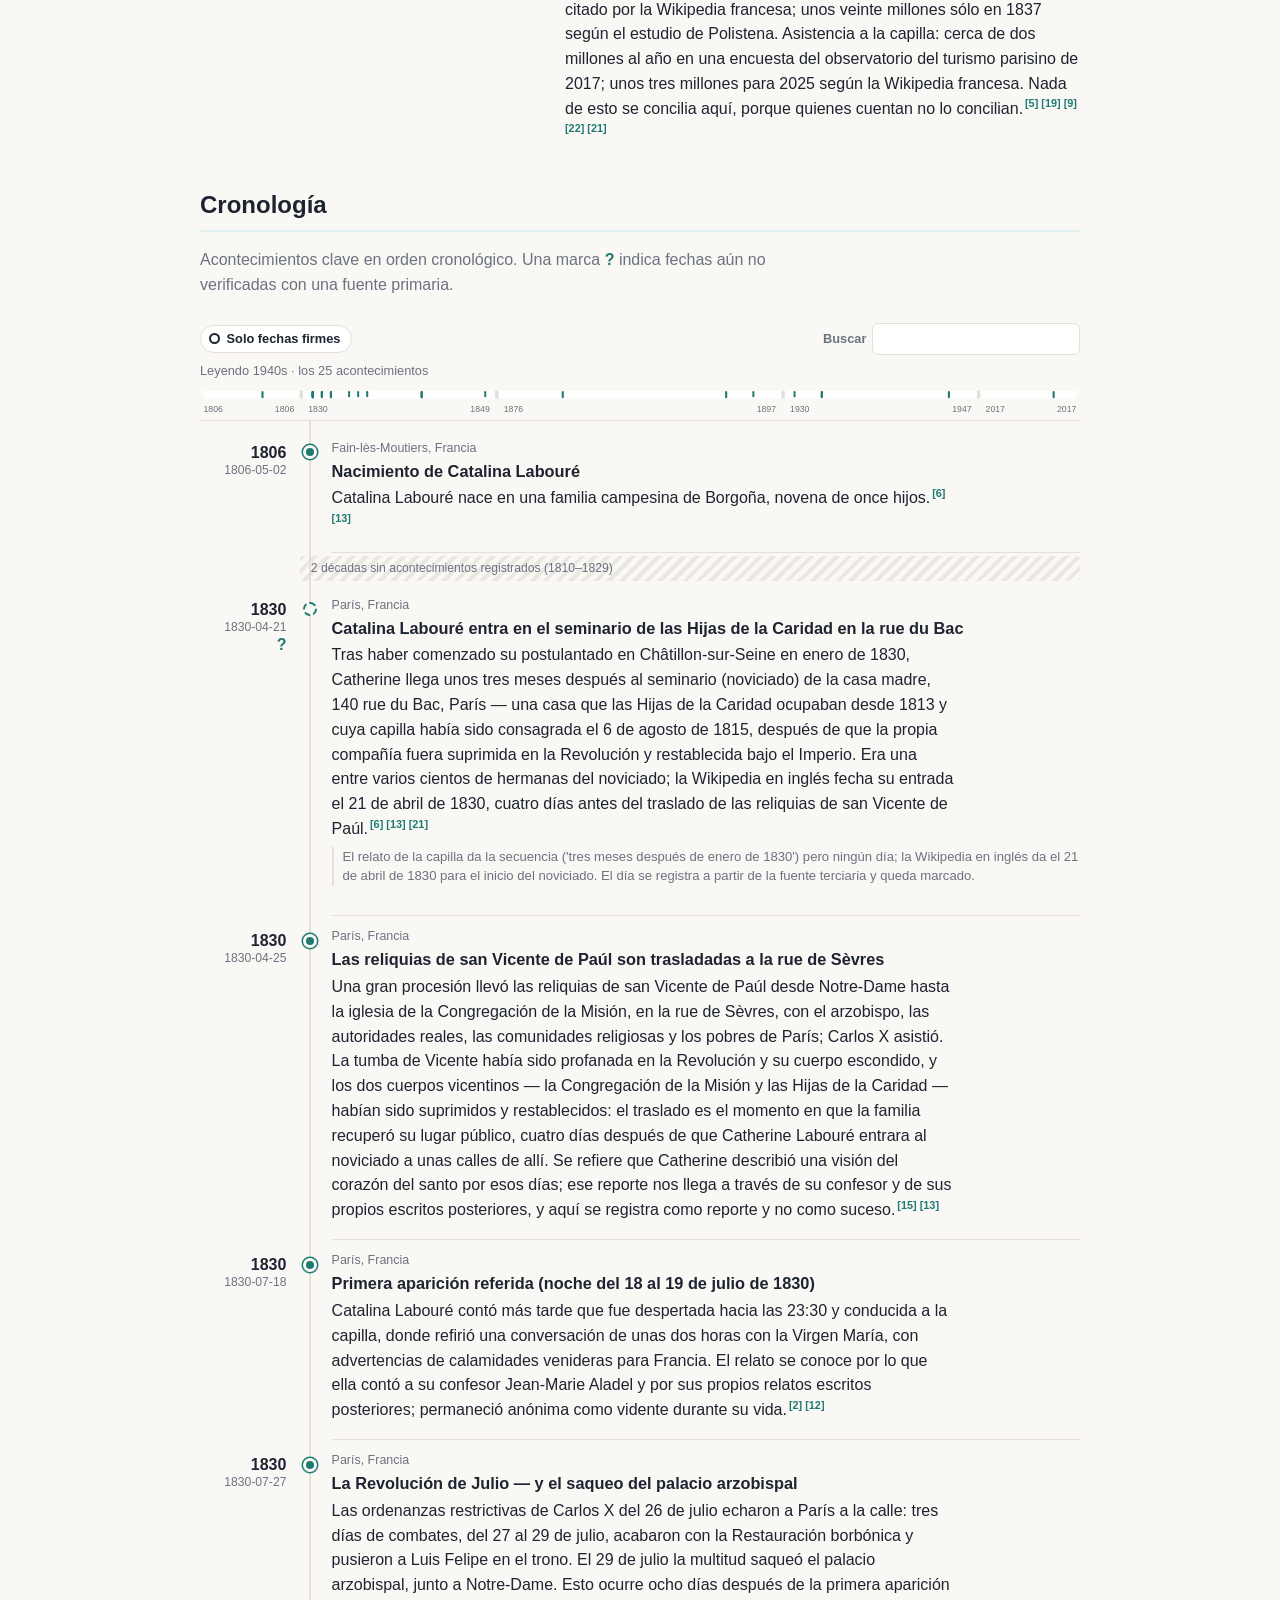
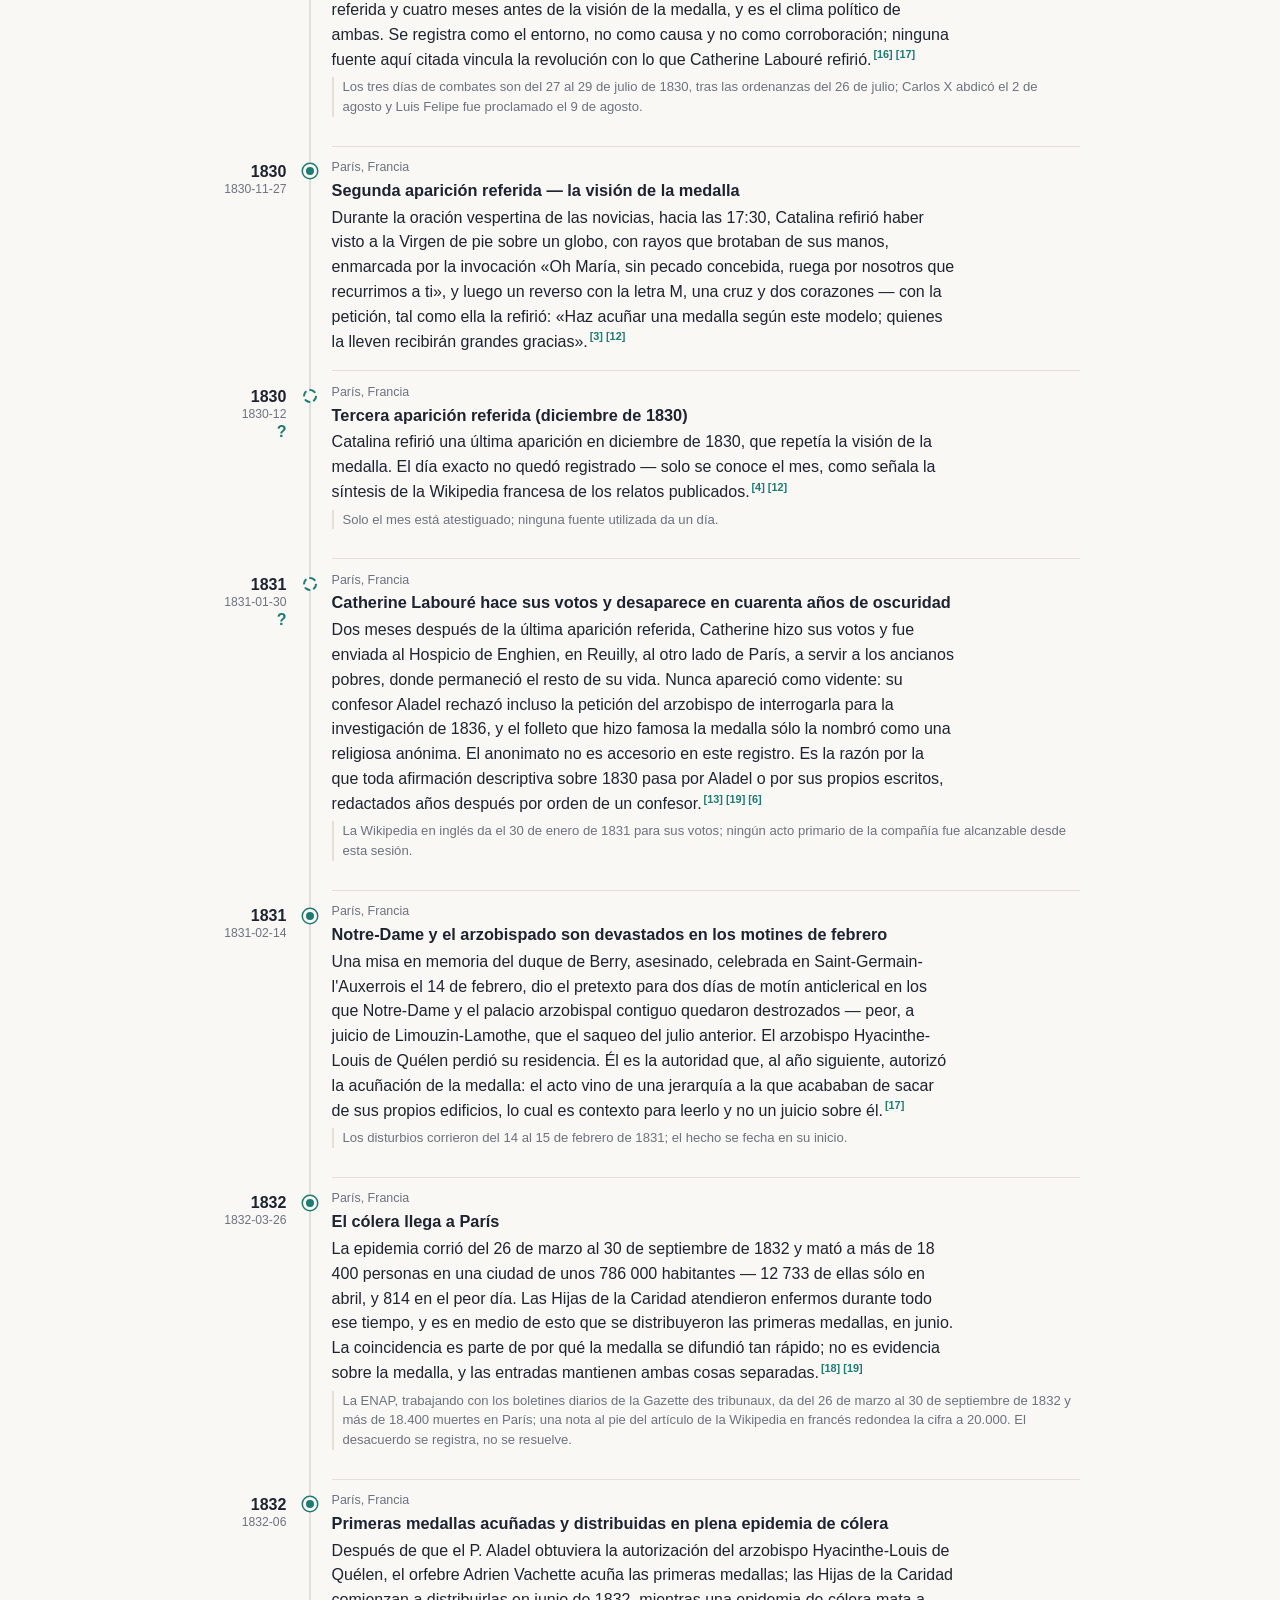
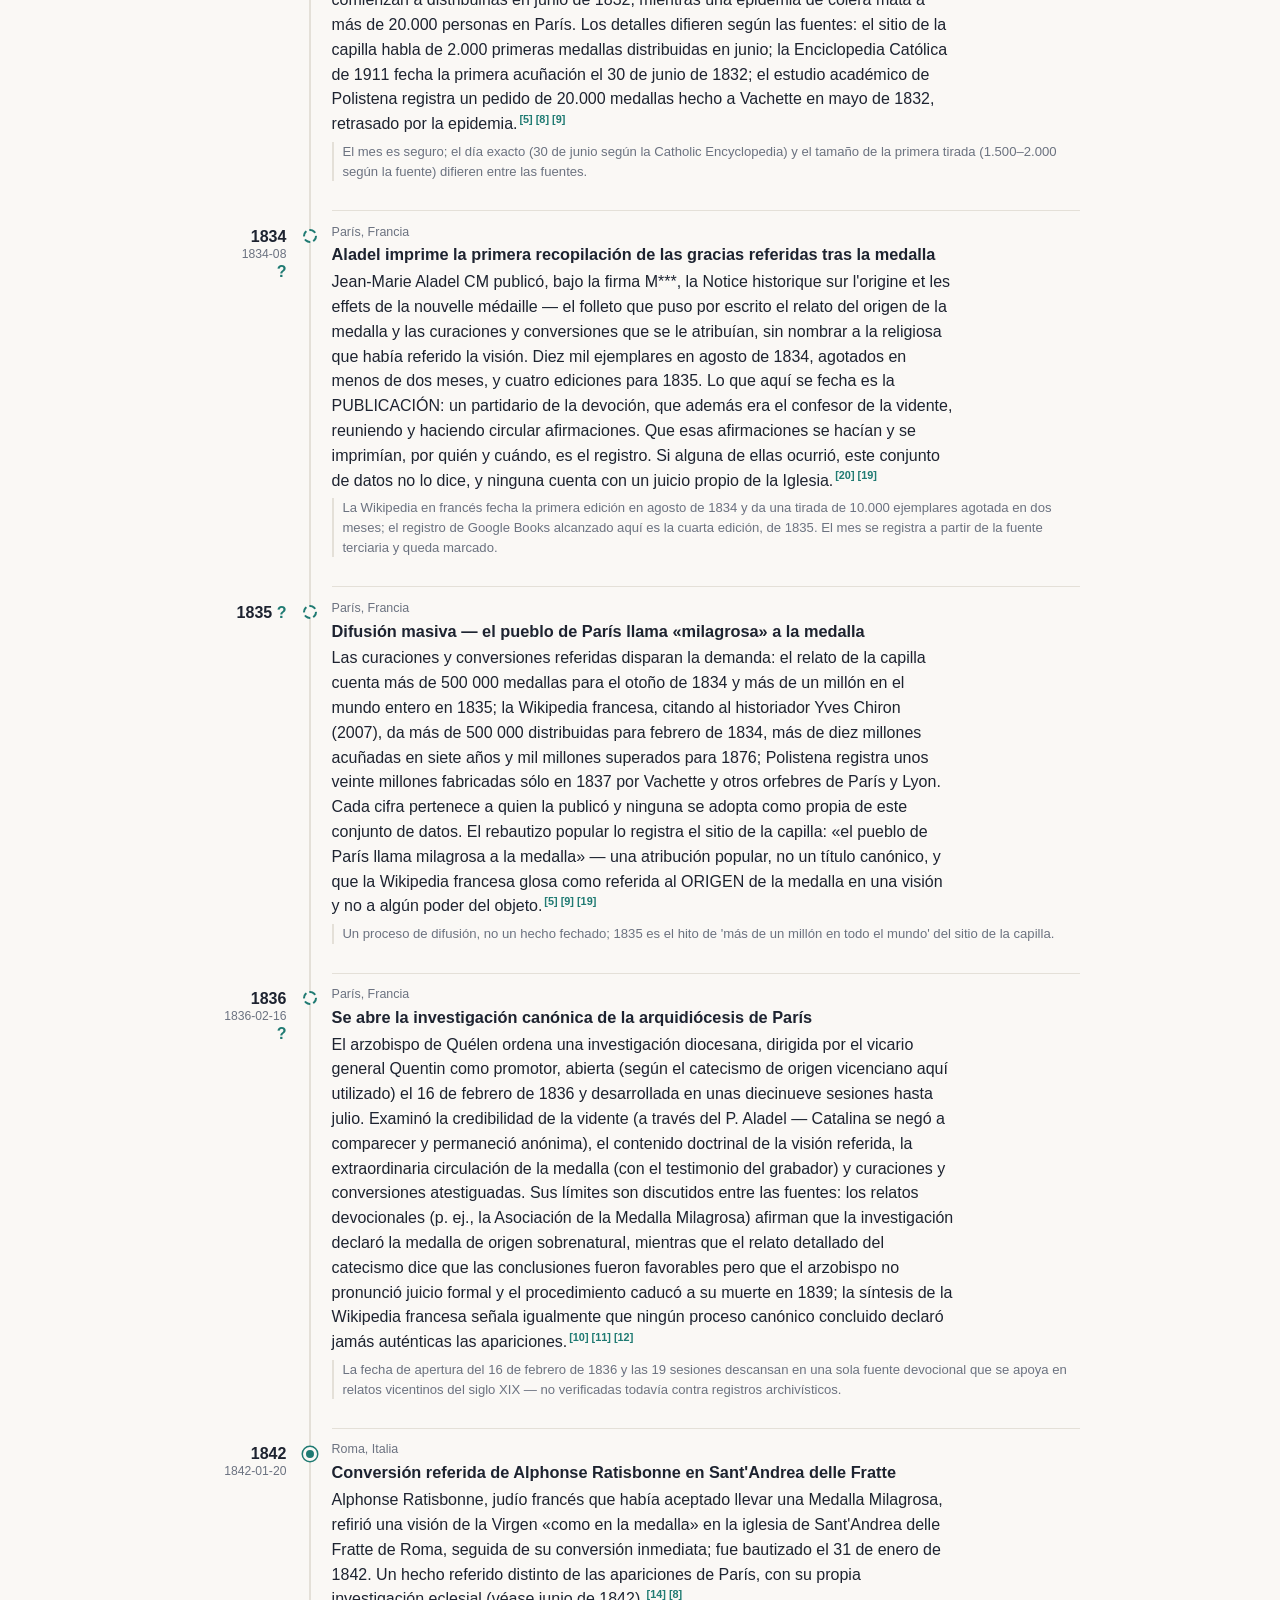
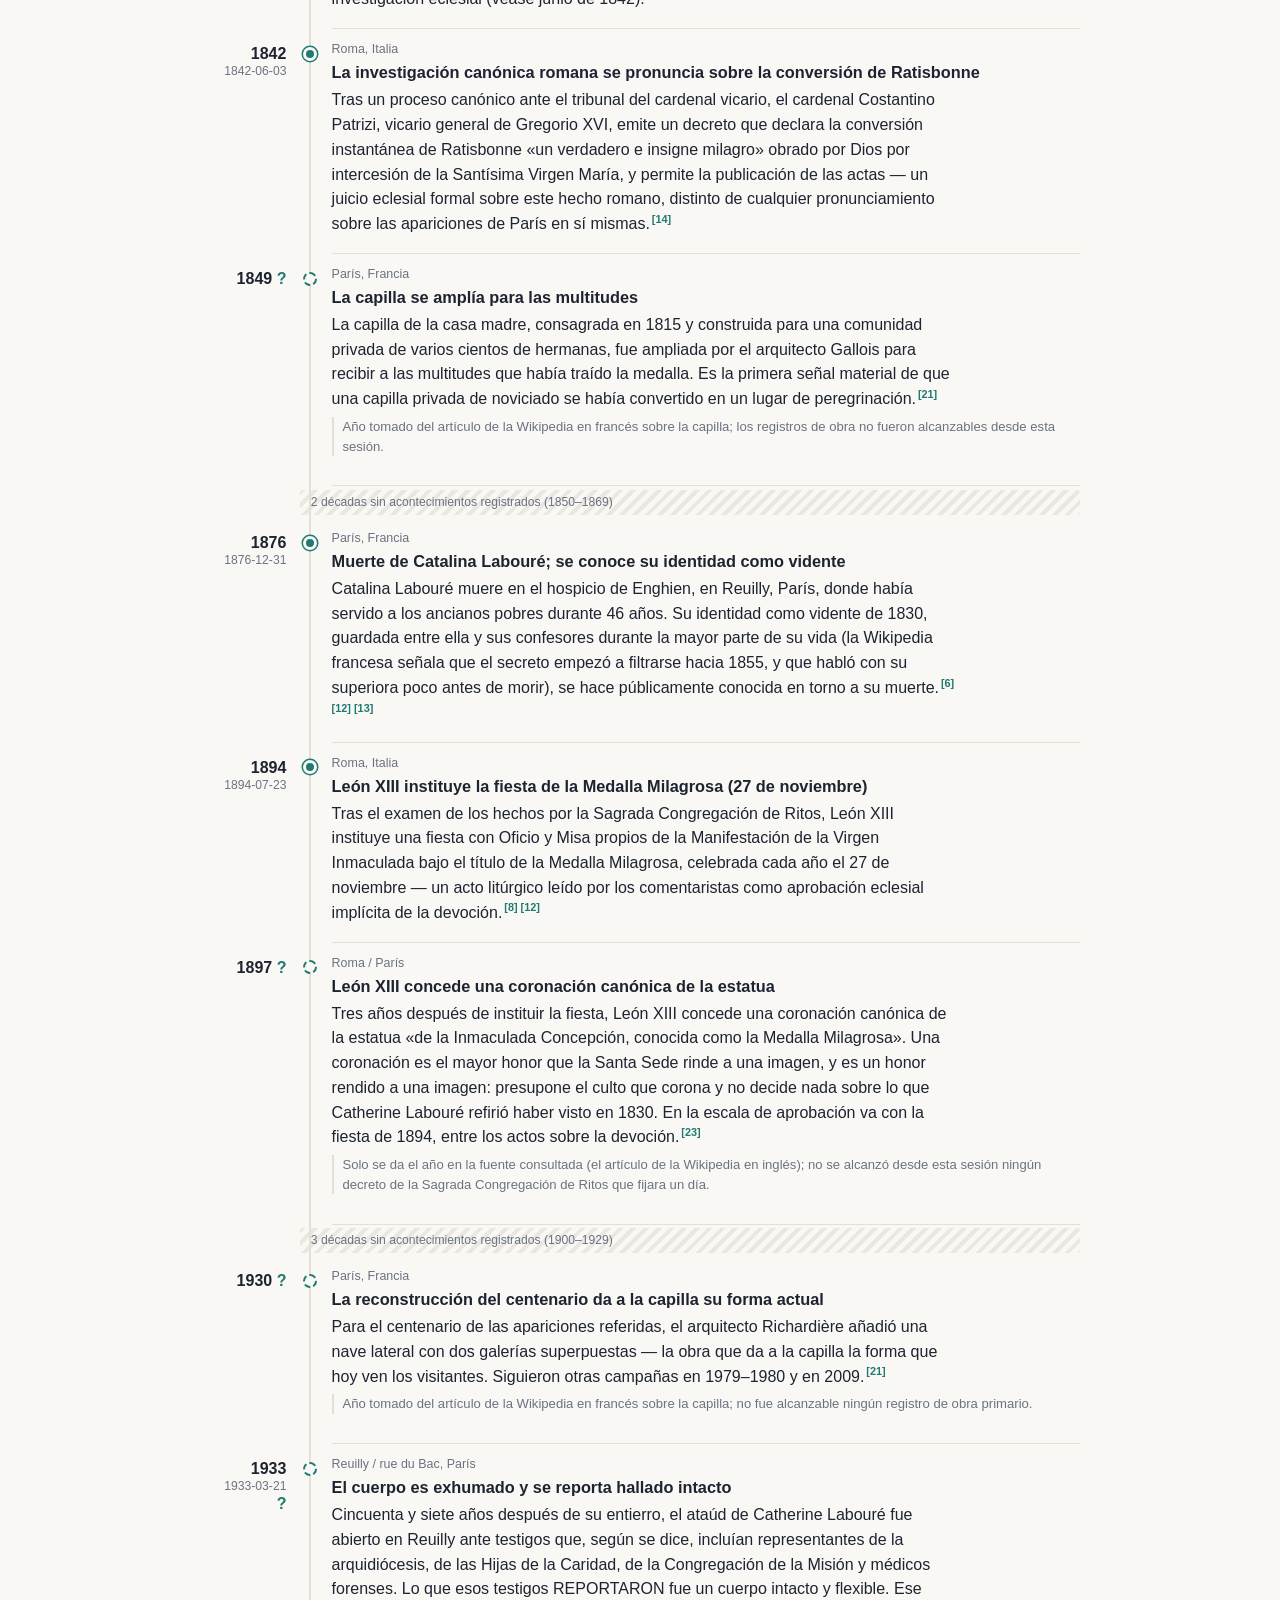
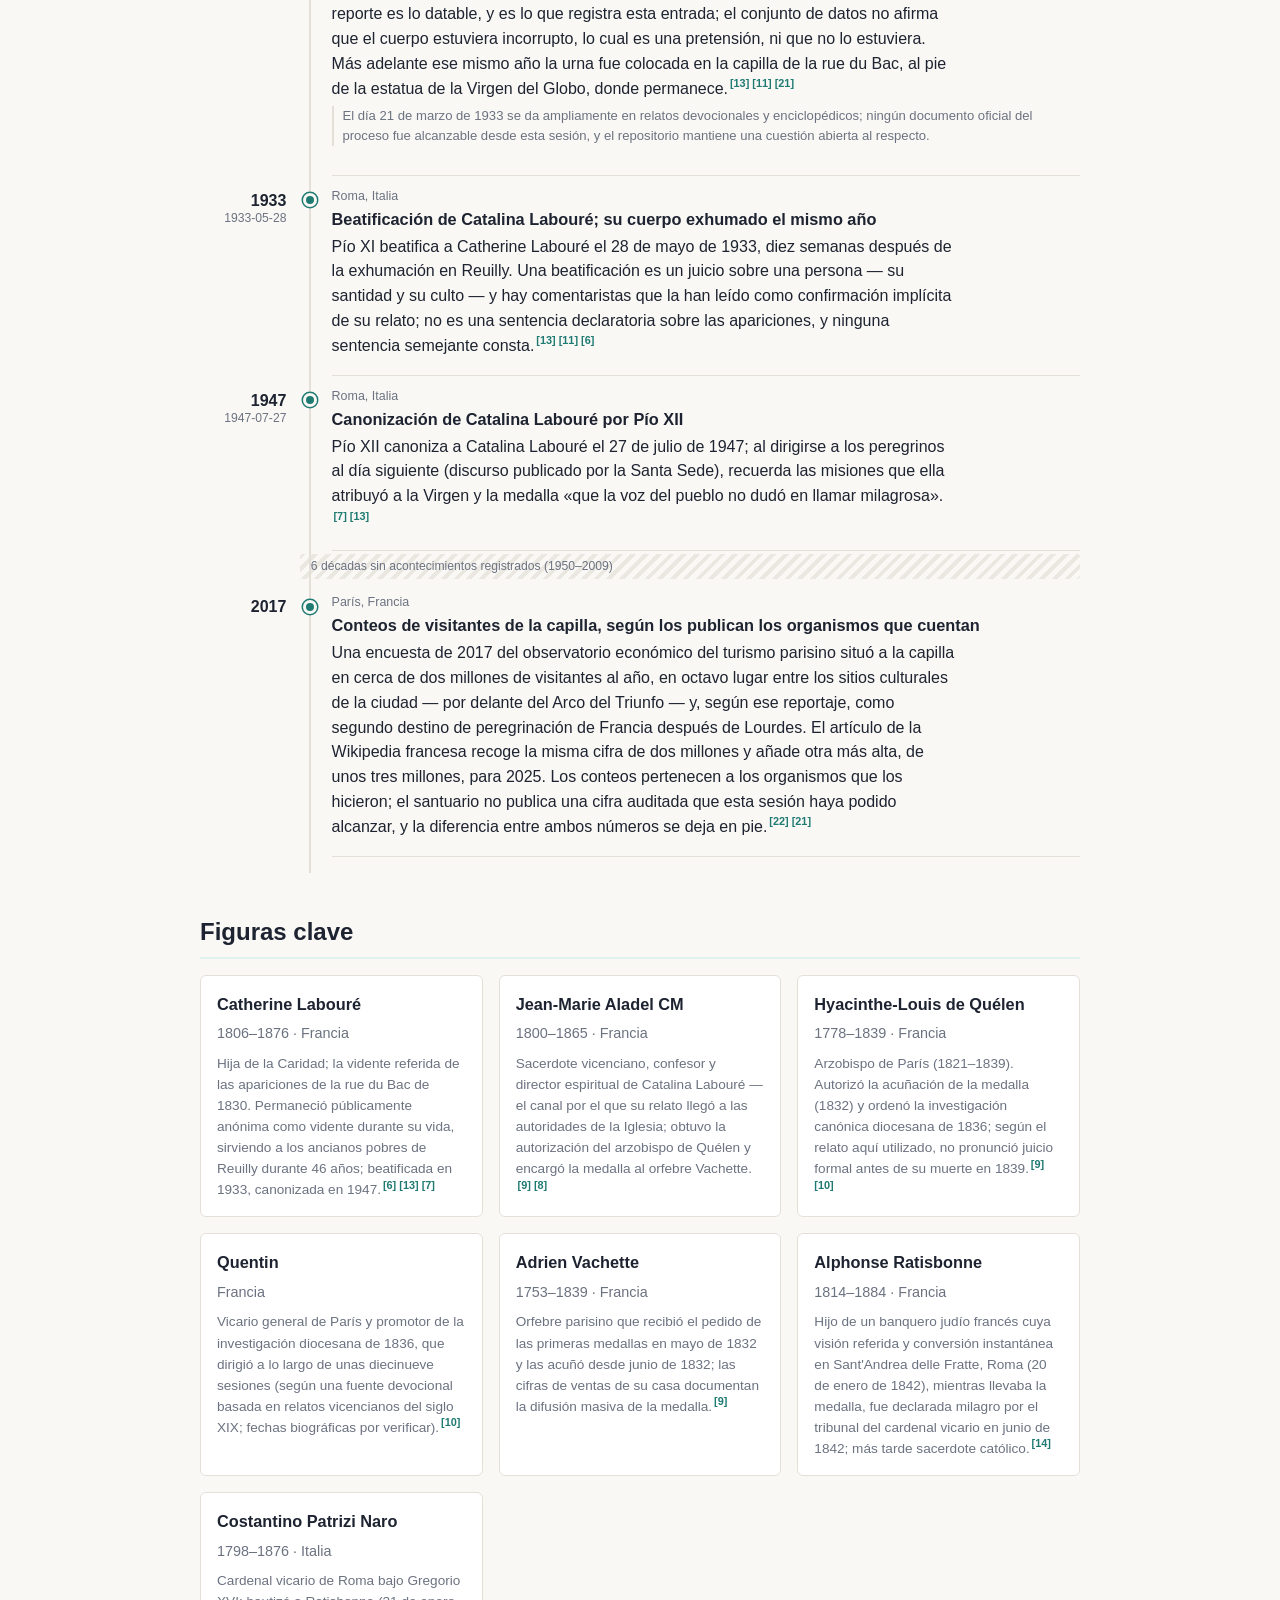
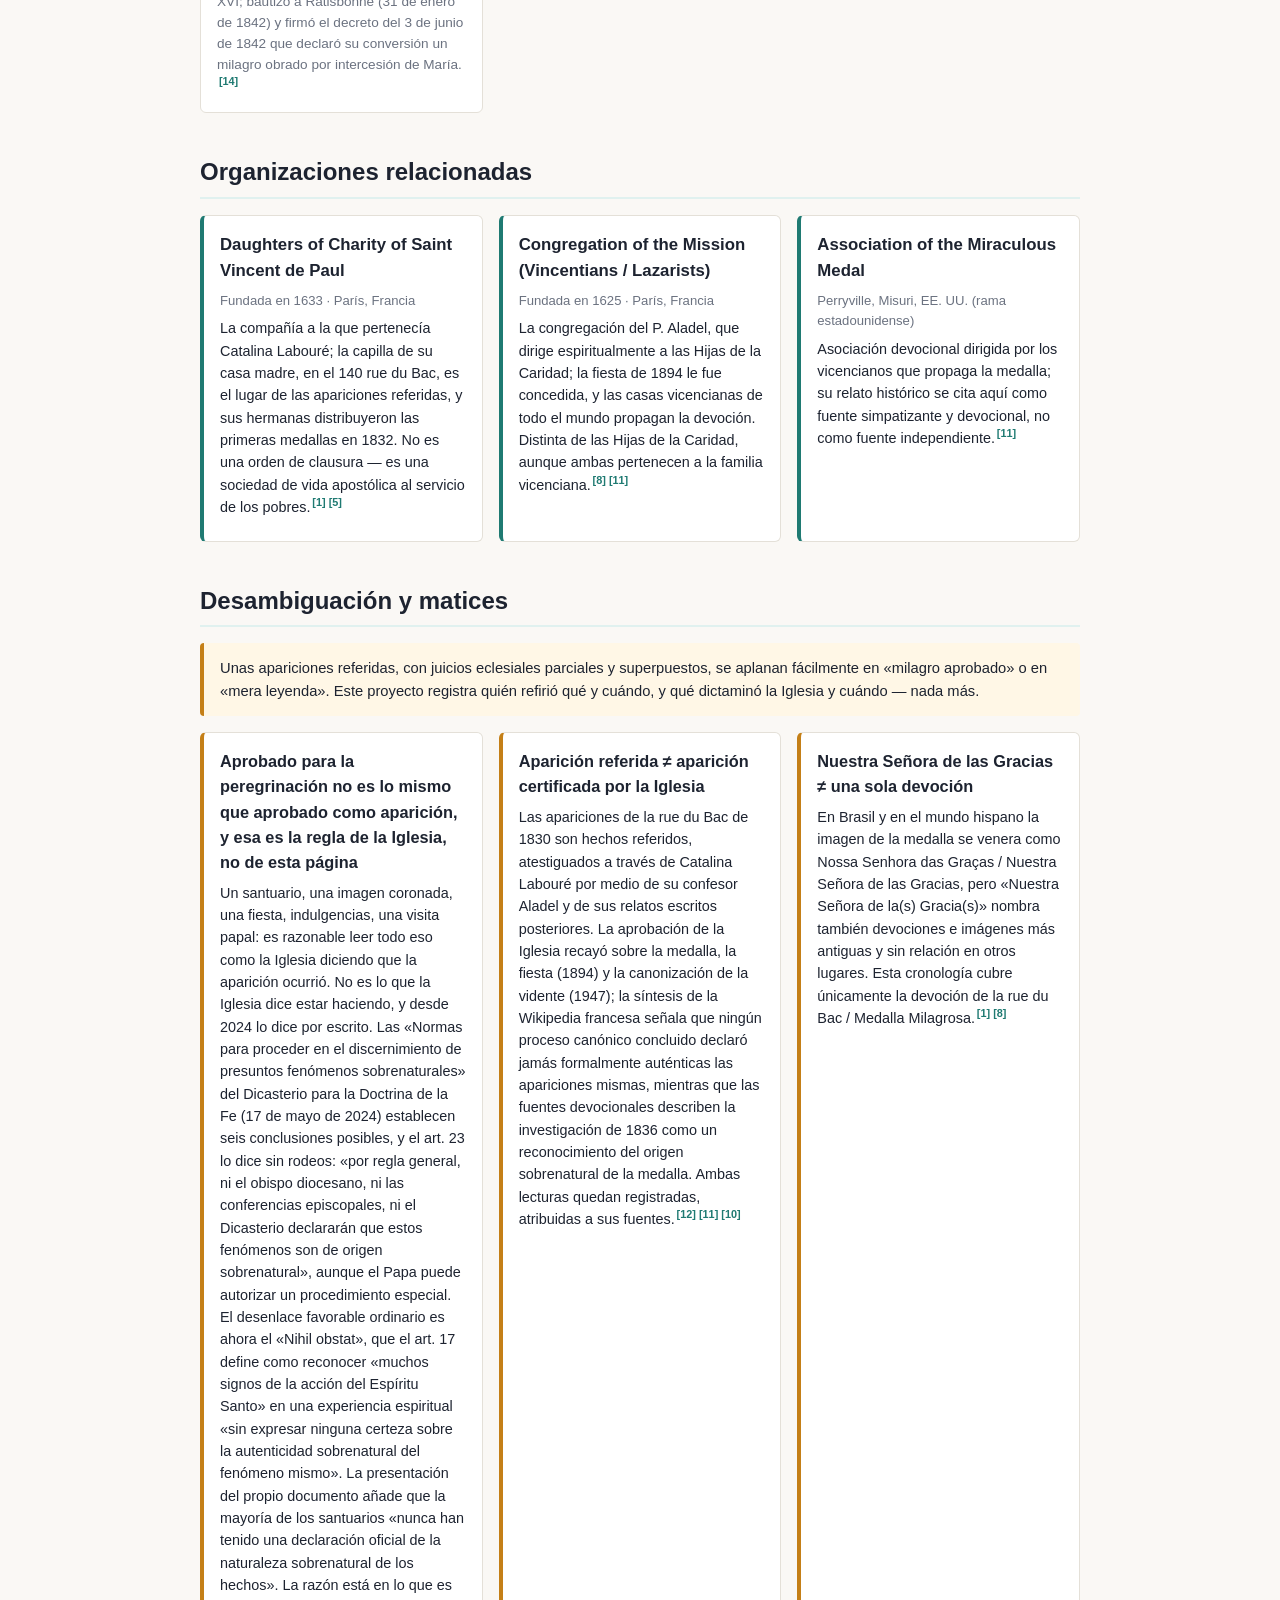
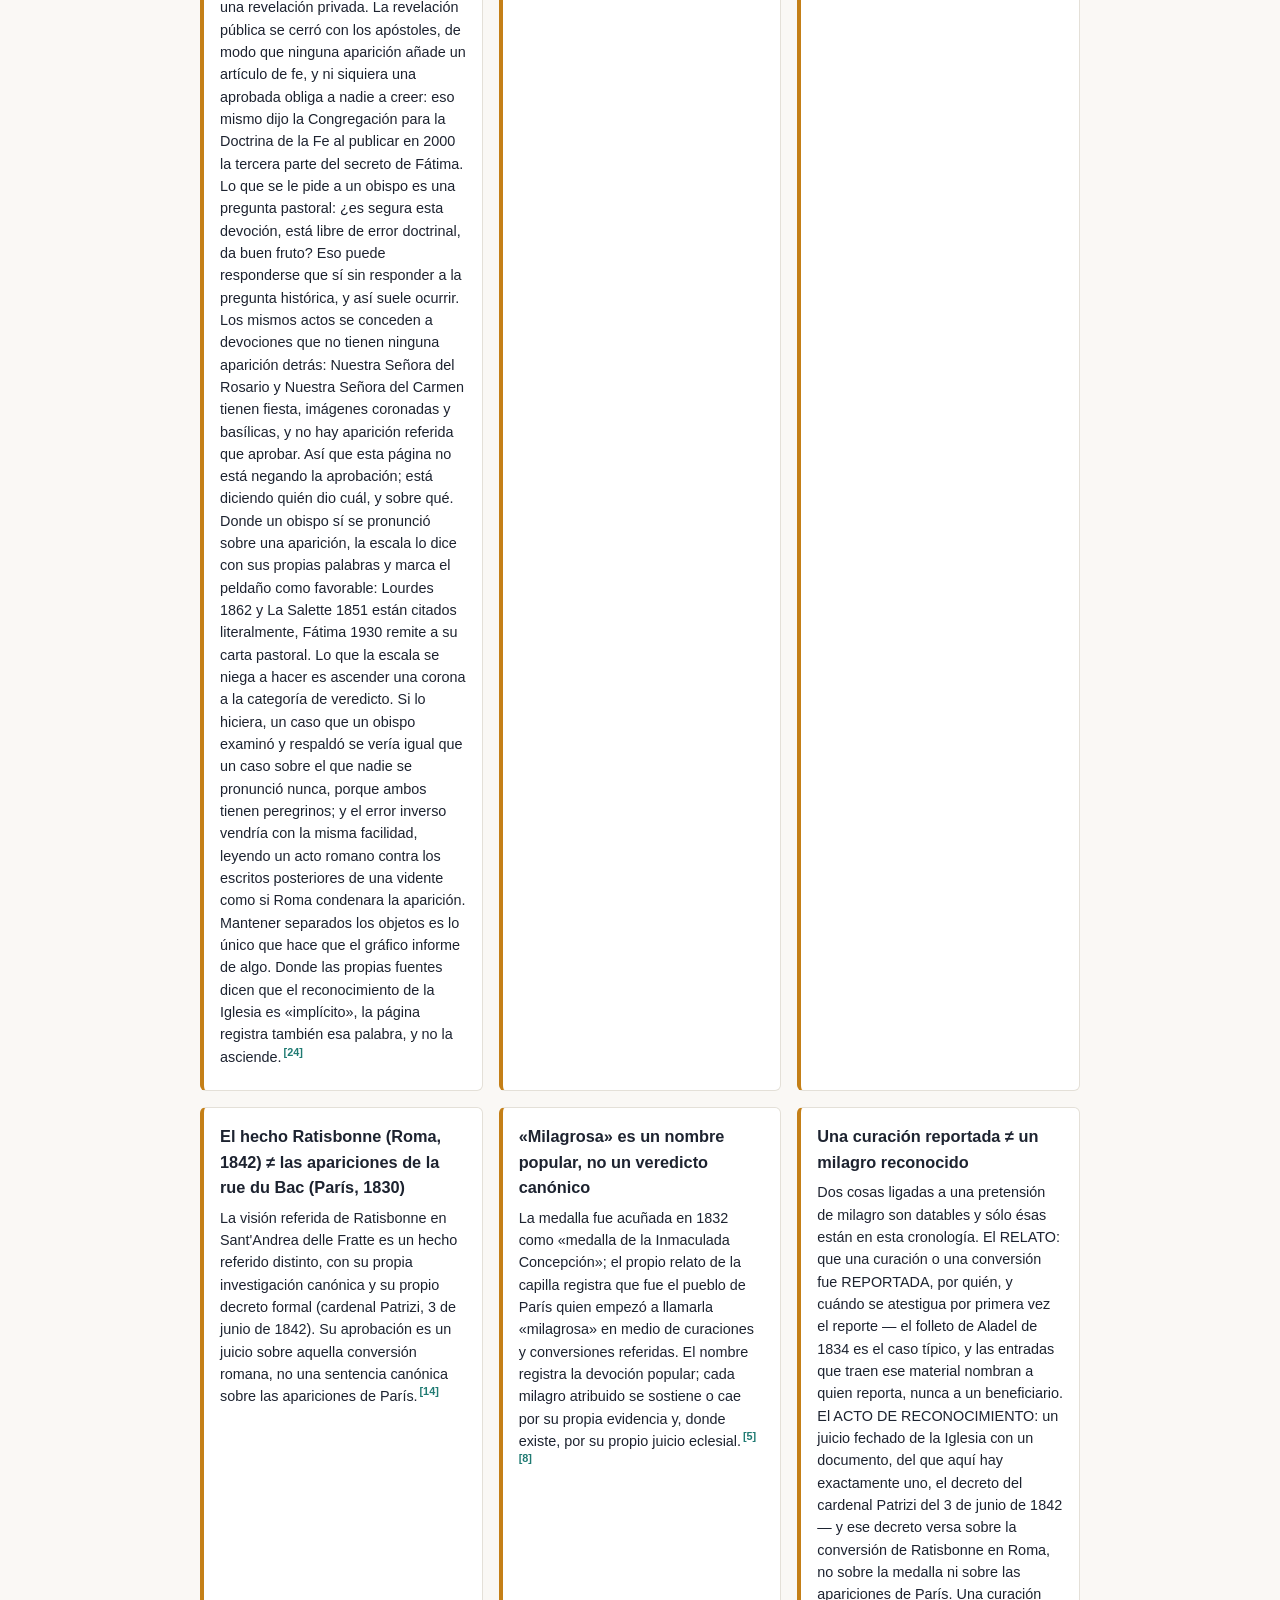
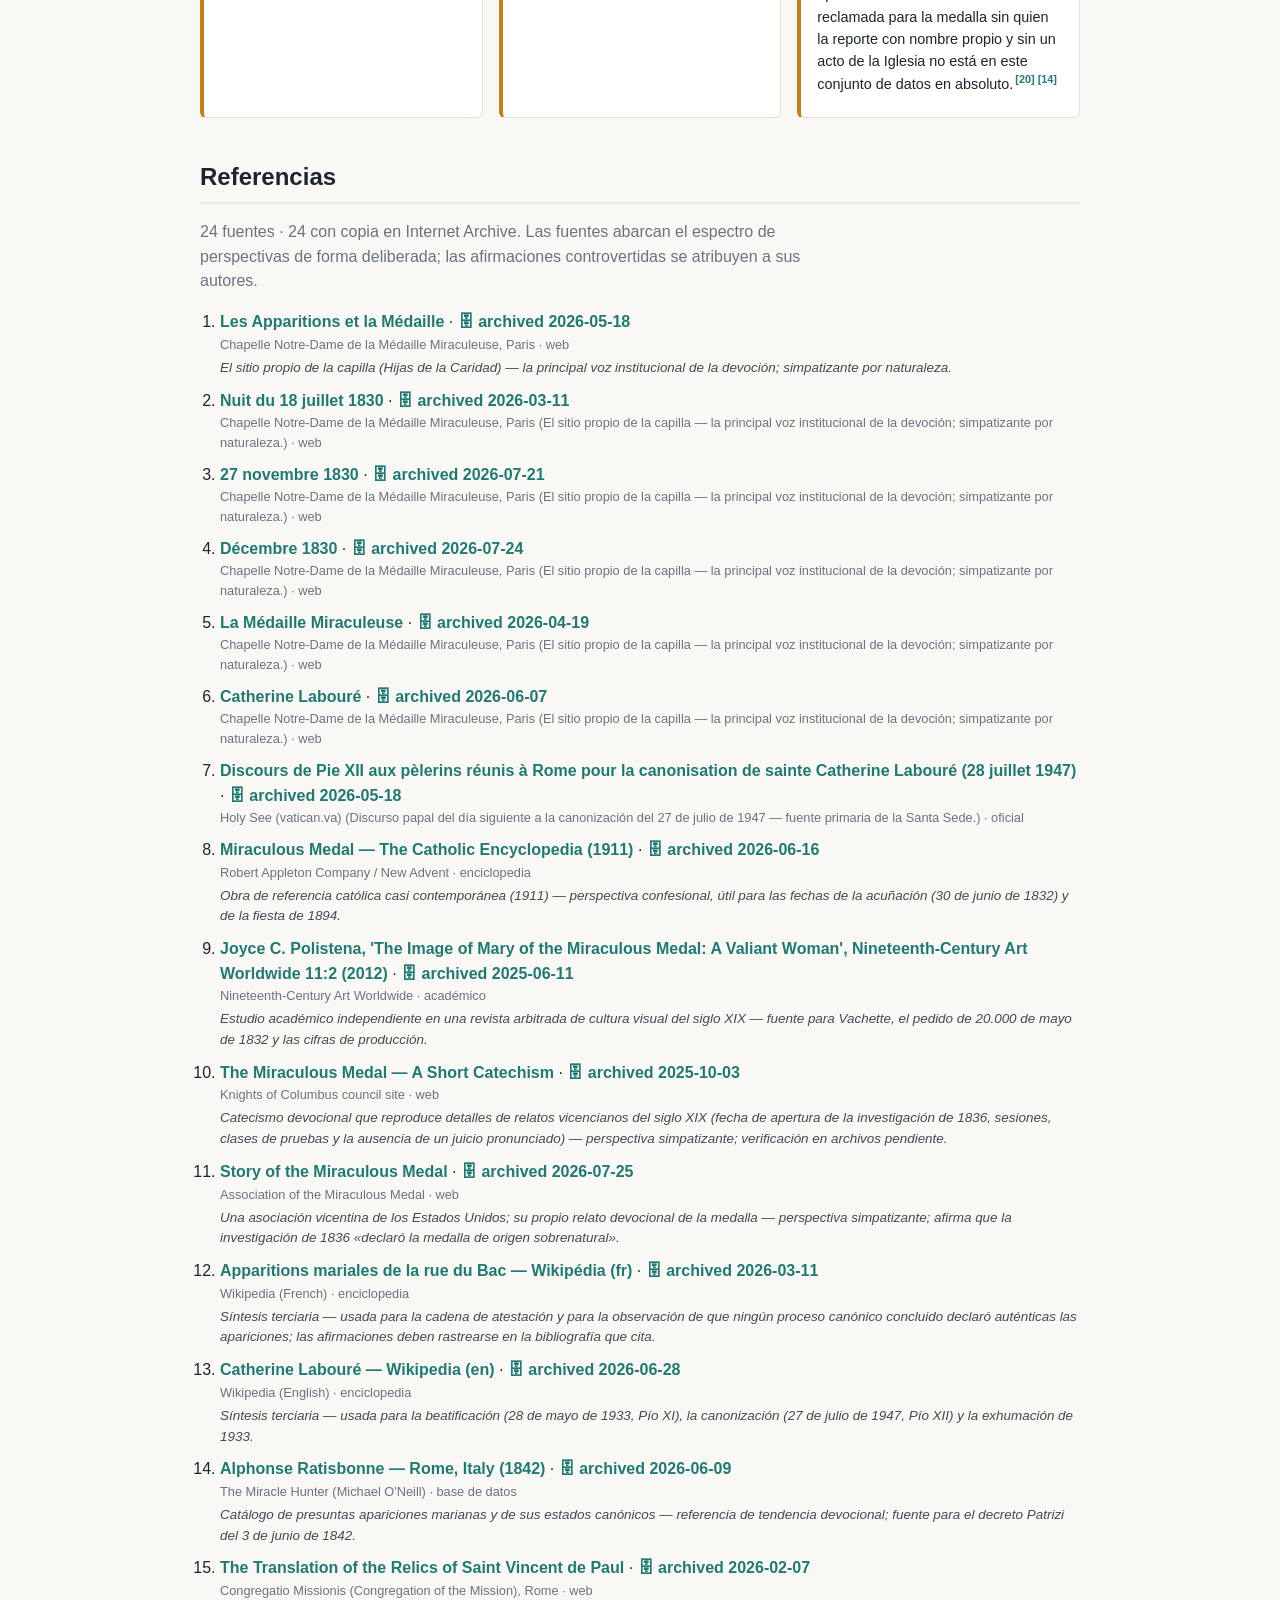
==== commit 03d0c388: "Phone layout: nothing widens the page; river skips a year-only date From cronologia/core#112: - .viz" ====
--- a/docs/es/index.html
+++ b/docs/es/index.html
@@ -374,7 +374,7 @@
           </div>
         </li>
         <li class="rv-e rv-u" data-i="12" data-lanes="" data-decade="1830s">
-          <div class="rv-year">1835<small>1835</small> <span class="flag" title="Fecha aún no verificada con una fuente primaria">?</span></div>
+          <div class="rv-year">1835 <span class="flag" title="Fecha aún no verificada con una fuente primaria">?</span></div>
           <div class="rv-node" aria-hidden="true"><i class="rv-l0" style="--k:0"></i></div>
           <div class="rv-card">
             <p class="rv-kick"><span>París, Francia</span></p>
@@ -412,7 +412,7 @@
           </div>
         </li>
         <li class="rv-e rv-u" data-i="16" data-lanes="" data-decade="1840s">
-          <div class="rv-year">1849<small>1849</small> <span class="flag" title="Fecha aún no verificada con una fuente primaria">?</span></div>
+          <div class="rv-year">1849 <span class="flag" title="Fecha aún no verificada con una fuente primaria">?</span></div>
           <div class="rv-node" aria-hidden="true"><i class="rv-l0" style="--k:0"></i></div>
           <div class="rv-card">
             <p class="rv-kick"><span>París, Francia</span></p>
@@ -441,7 +441,7 @@
           </div>
         </li>
         <li class="rv-e rv-u" data-i="19" data-lanes="" data-decade="1890s">
-          <div class="rv-year">1897<small>1897</small> <span class="flag" title="Fecha aún no verificada con una fuente primaria">?</span></div>
+          <div class="rv-year">1897 <span class="flag" title="Fecha aún no verificada con una fuente primaria">?</span></div>
           <div class="rv-node" aria-hidden="true"><i class="rv-l0" style="--k:0"></i></div>
           <div class="rv-card">
             <p class="rv-kick"><span>Roma / París</span></p>
@@ -452,7 +452,7 @@
         </li>
         <li class="rv-gap"><span>3 décadas sin acontecimientos registrados (1900–1929)</span></li>
         <li class="rv-e rv-u" id="decade-1930" data-i="20" data-lanes="" data-decade="1930s">
-          <div class="rv-year">1930<small>1930</small> <span class="flag" title="Fecha aún no verificada con una fuente primaria">?</span></div>
+          <div class="rv-year">1930 <span class="flag" title="Fecha aún no verificada con una fuente primaria">?</span></div>
           <div class="rv-node" aria-hidden="true"><i class="rv-l0" style="--k:0"></i></div>
           <div class="rv-card">
             <p class="rv-kick"><span>París, Francia</span></p>
@@ -491,7 +491,7 @@
         </li>
         <li class="rv-gap"><span>6 décadas sin acontecimientos registrados (1950–2009)</span></li>
         <li class="rv-e" id="decade-2010" data-i="24" data-lanes="" data-decade="2010s">
-          <div class="rv-year">2017<small>2017</small></div>
+          <div class="rv-year">2017</div>
           <div class="rv-node" aria-hidden="true"><i class="rv-l0" style="--k:0"></i></div>
           <div class="rv-card">
             <p class="rv-kick"><span>París, Francia</span></p>
--- a/docs/styles.css
+++ b/docs/styles.css
@@ -72,7 +72,7 @@
 .facts dd { margin: 0; }
 
 /* Chronology table */
-.table-scroll { overflow-x: auto; }
+.table-scroll { position: relative; overflow-x: auto; }
 table.meetings { width: 100%; border-collapse: collapse; font-size: .92rem; background: var(--surface); }
 table.meetings th, table.meetings td { text-align: left; padding: .55rem .65rem; border-bottom: 1px solid var(--line); vertical-align: top; }
 table.meetings thead th { background: #2a2f3a; color: #fff; position: sticky; top: 0; }
@@ -153,7 +153,7 @@
 /* Branch timeline ("subway diagram"; rendered only when the data declares
    `branchTimeline`). The SVG keeps its natural size inside a horizontal
    scroll container on small screens; print scales it to the page. */
-.viz-scroll { overflow-x: auto; -webkit-overflow-scrolling: touch; }
+.viz-scroll { position: relative; overflow-x: auto; -webkit-overflow-scrolling: touch; }
 figure.branch-timeline { margin: 1rem 0 0; }
 .branch-timeline-svg { display: block; }
 .branch-timeline-svg text { font-family: inherit; }
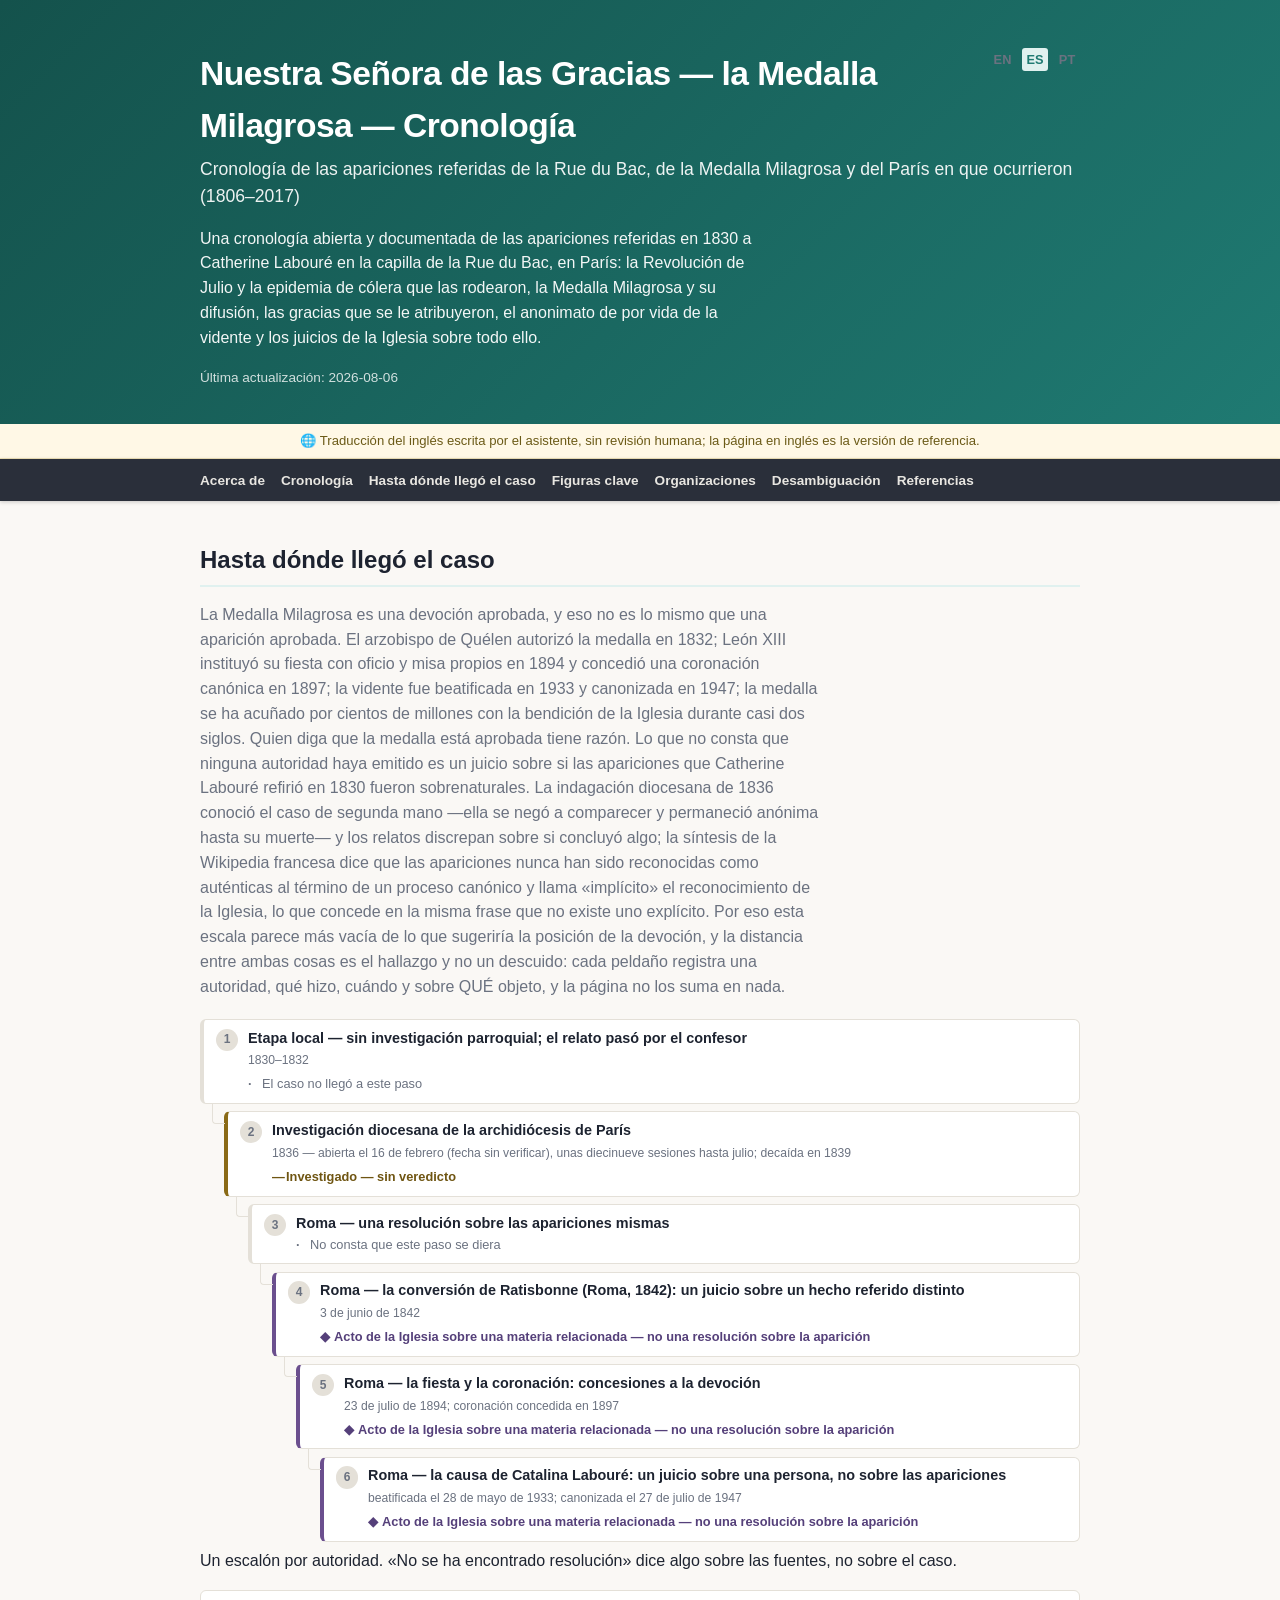
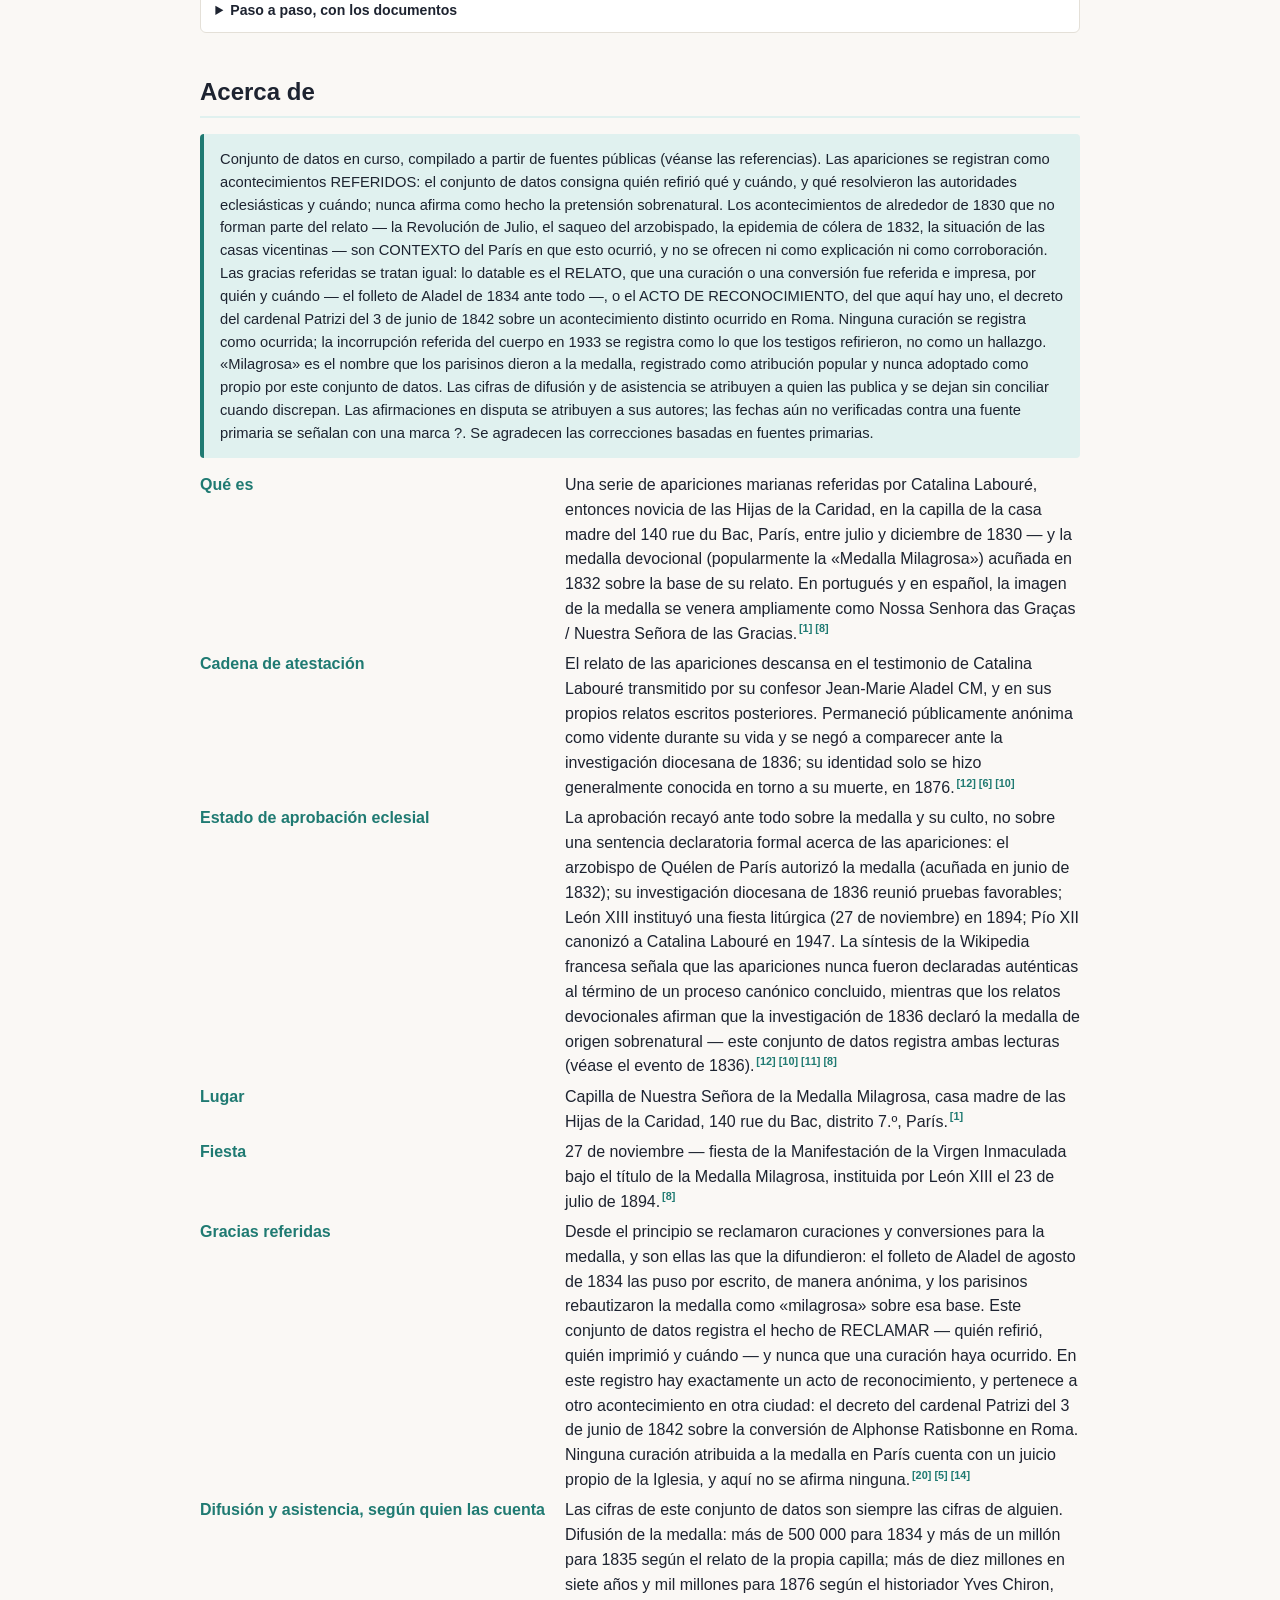
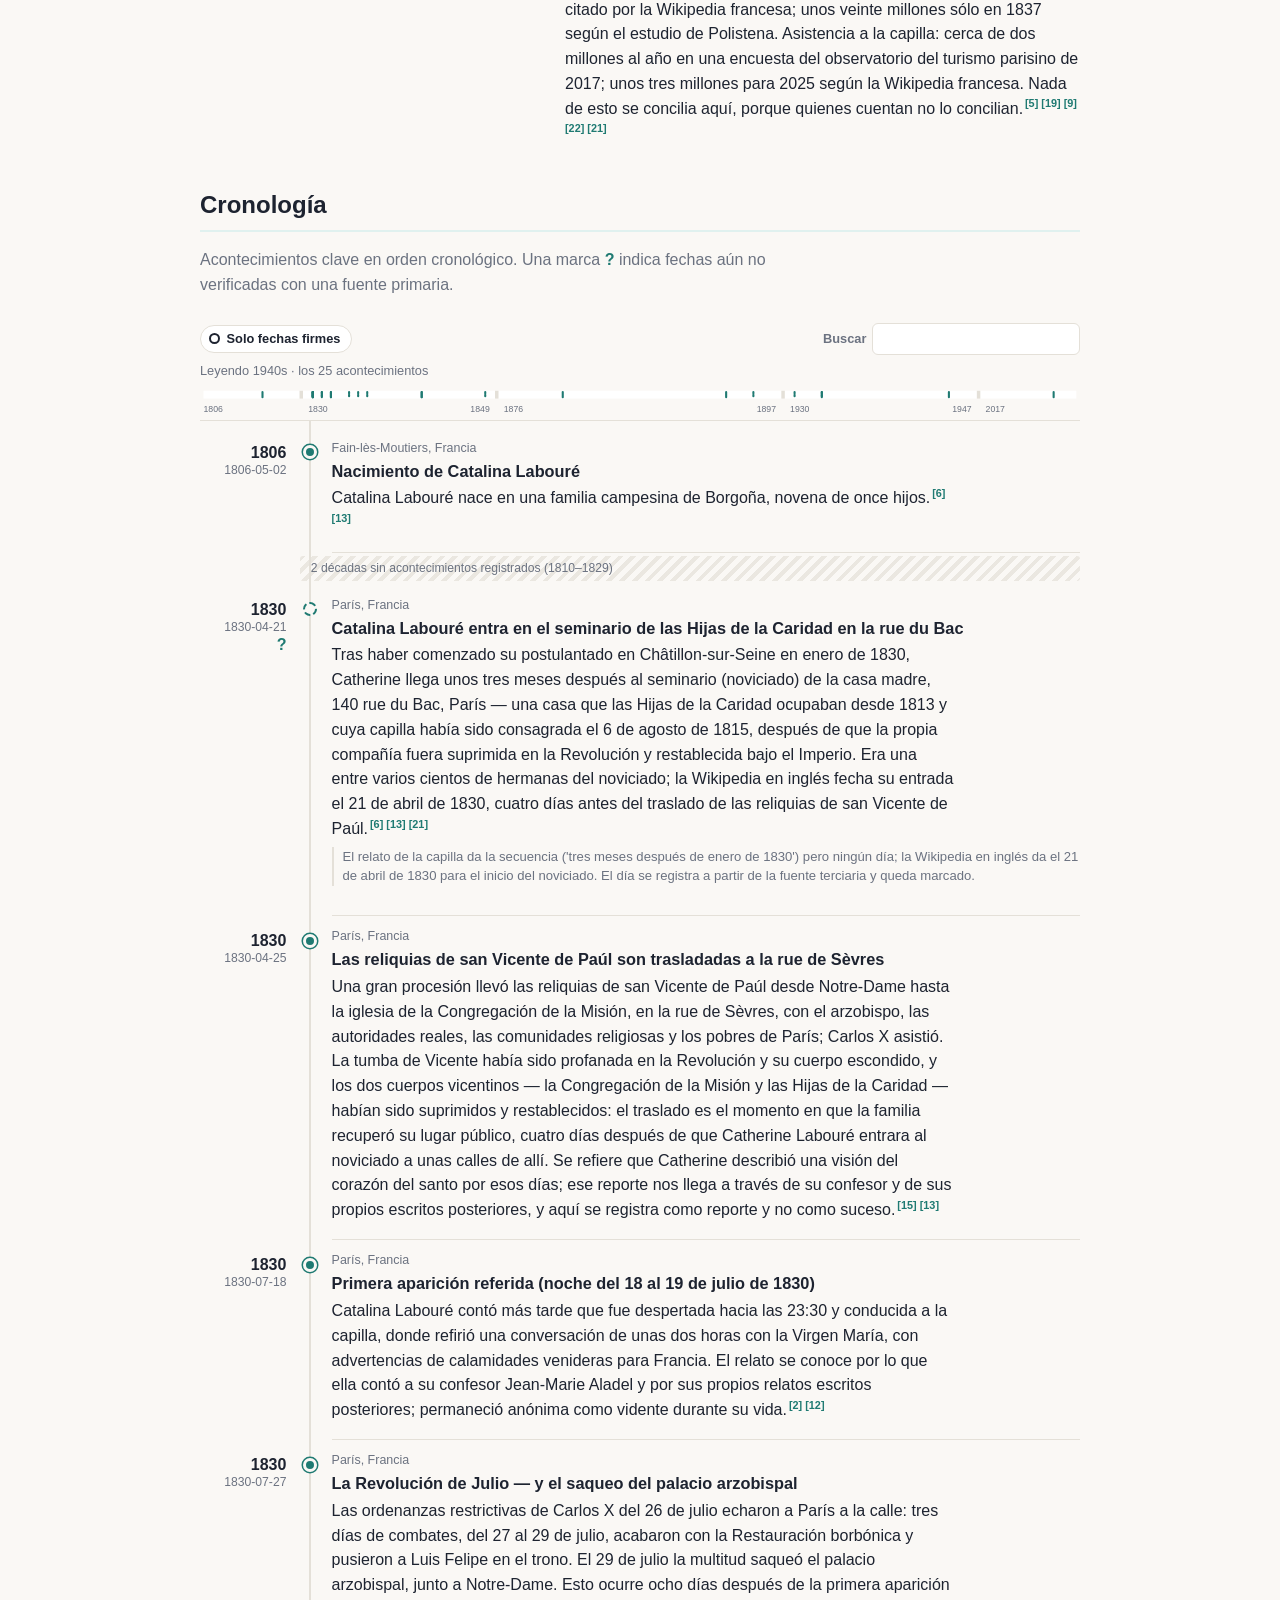
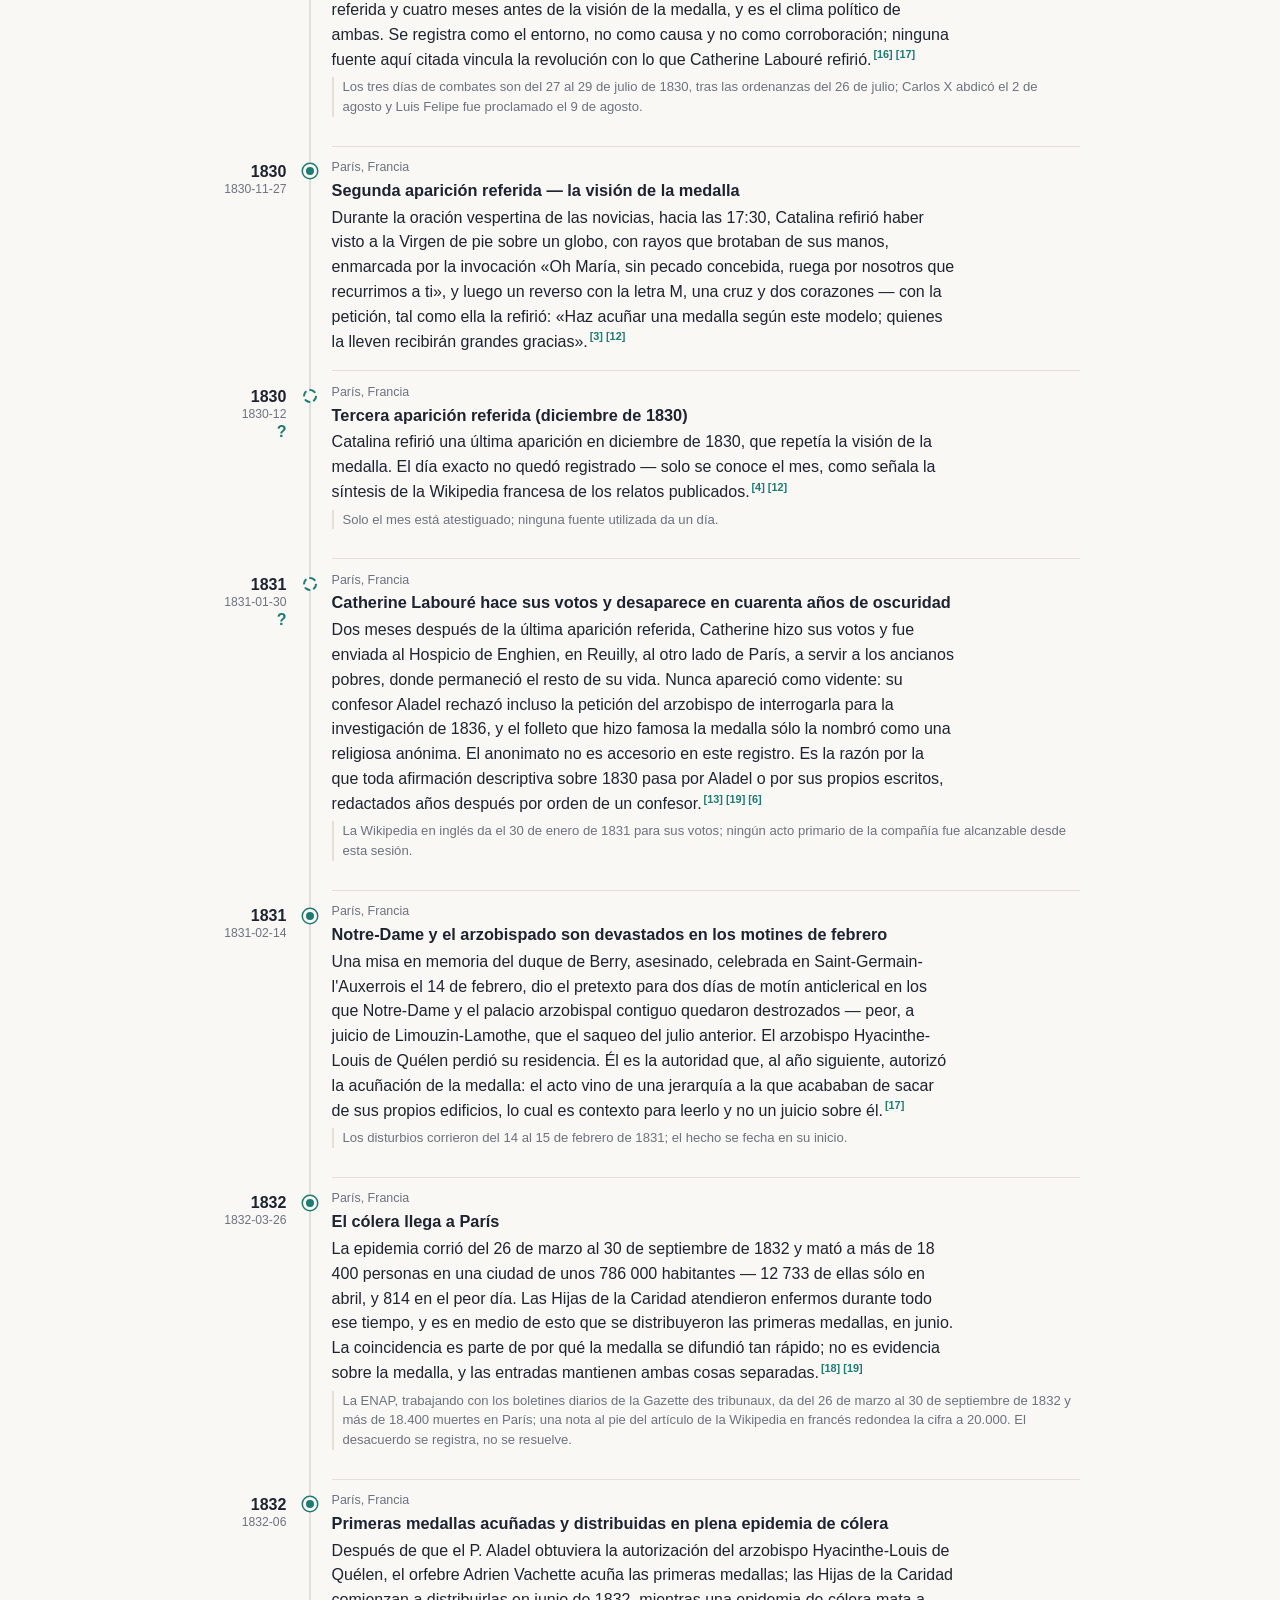
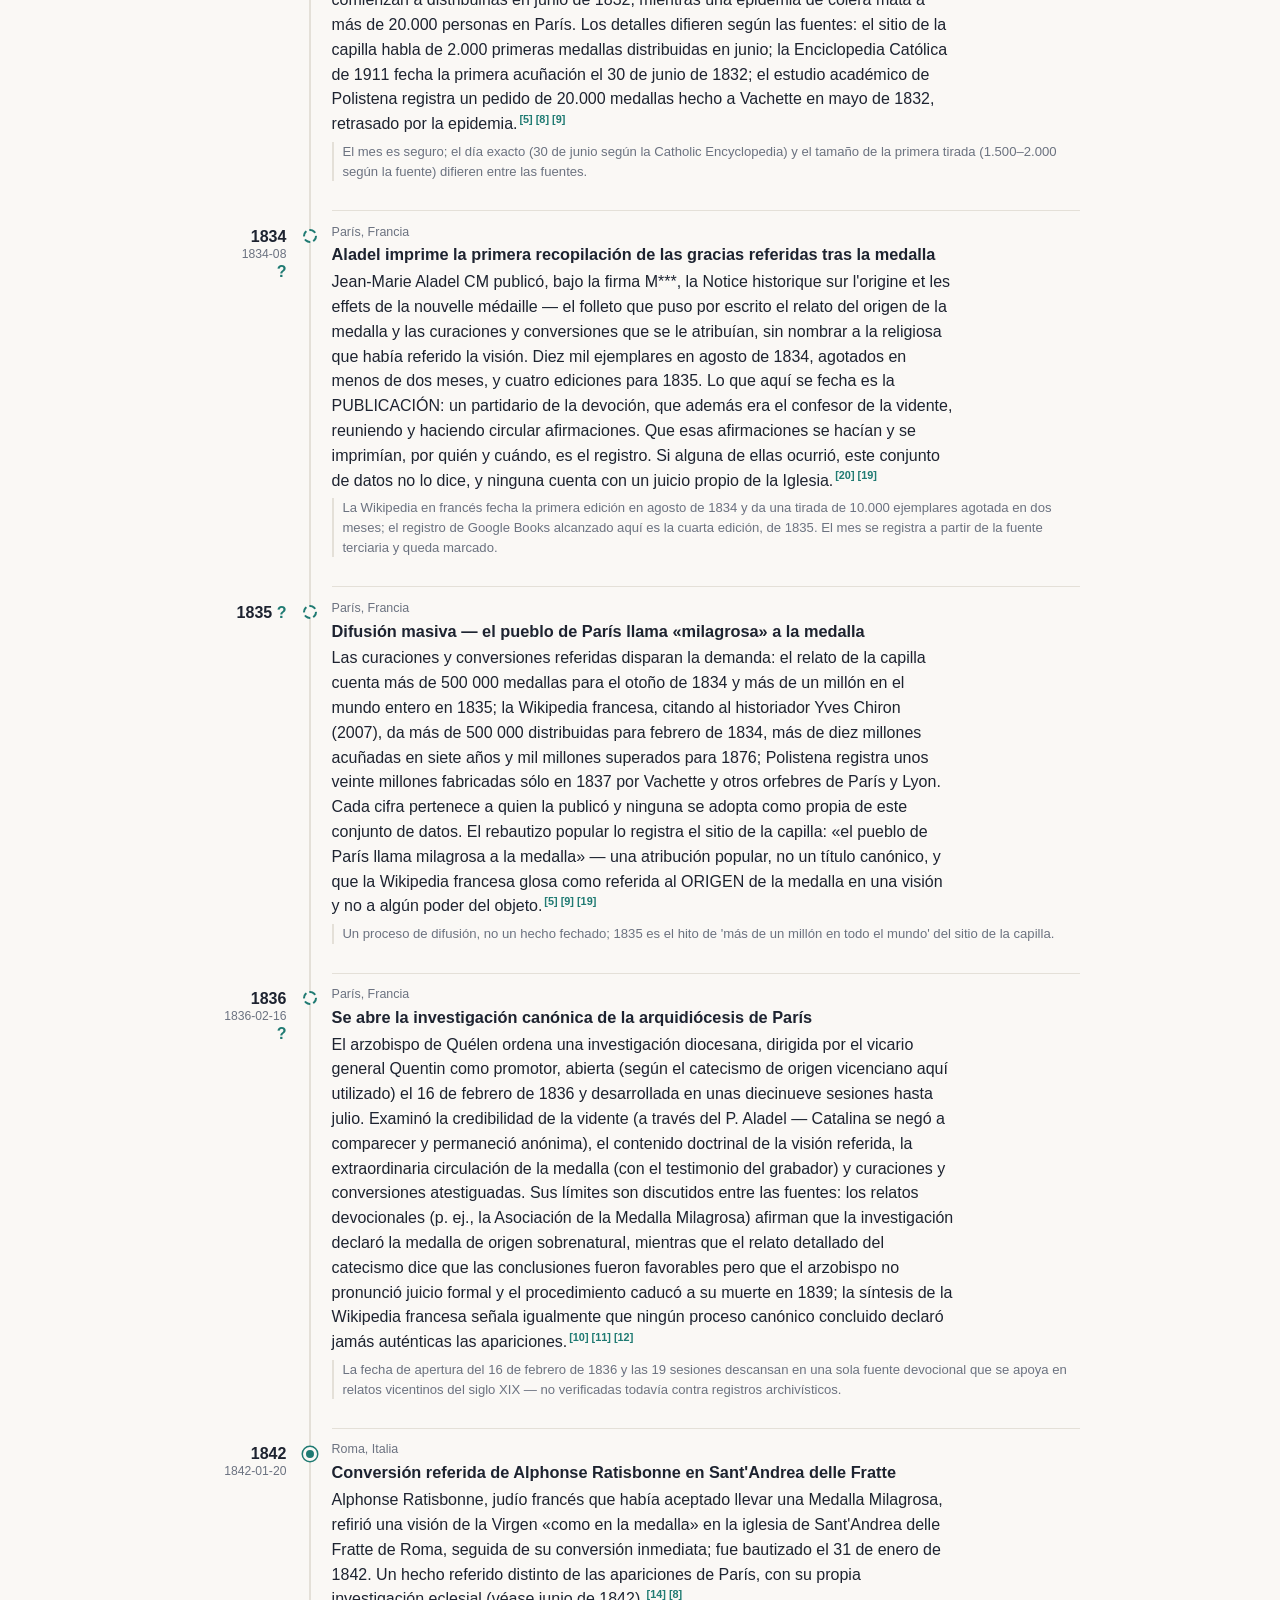
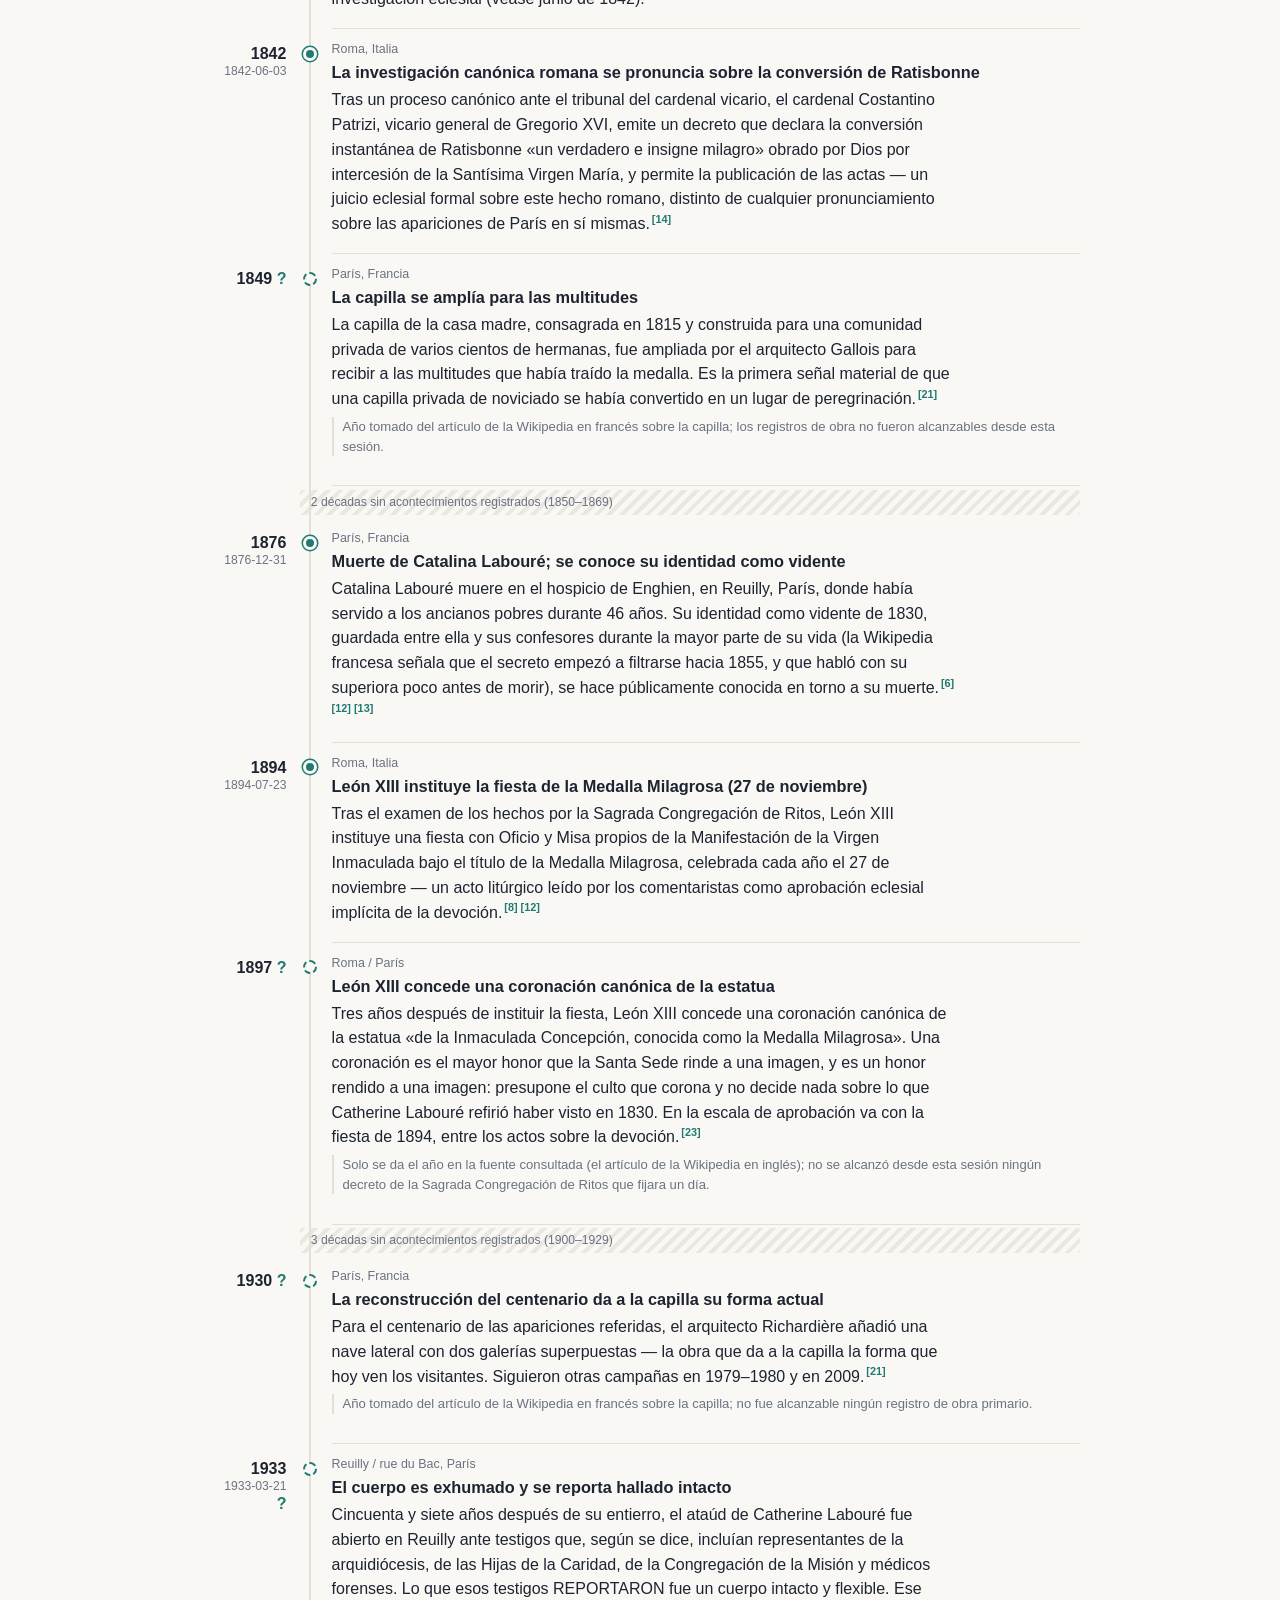
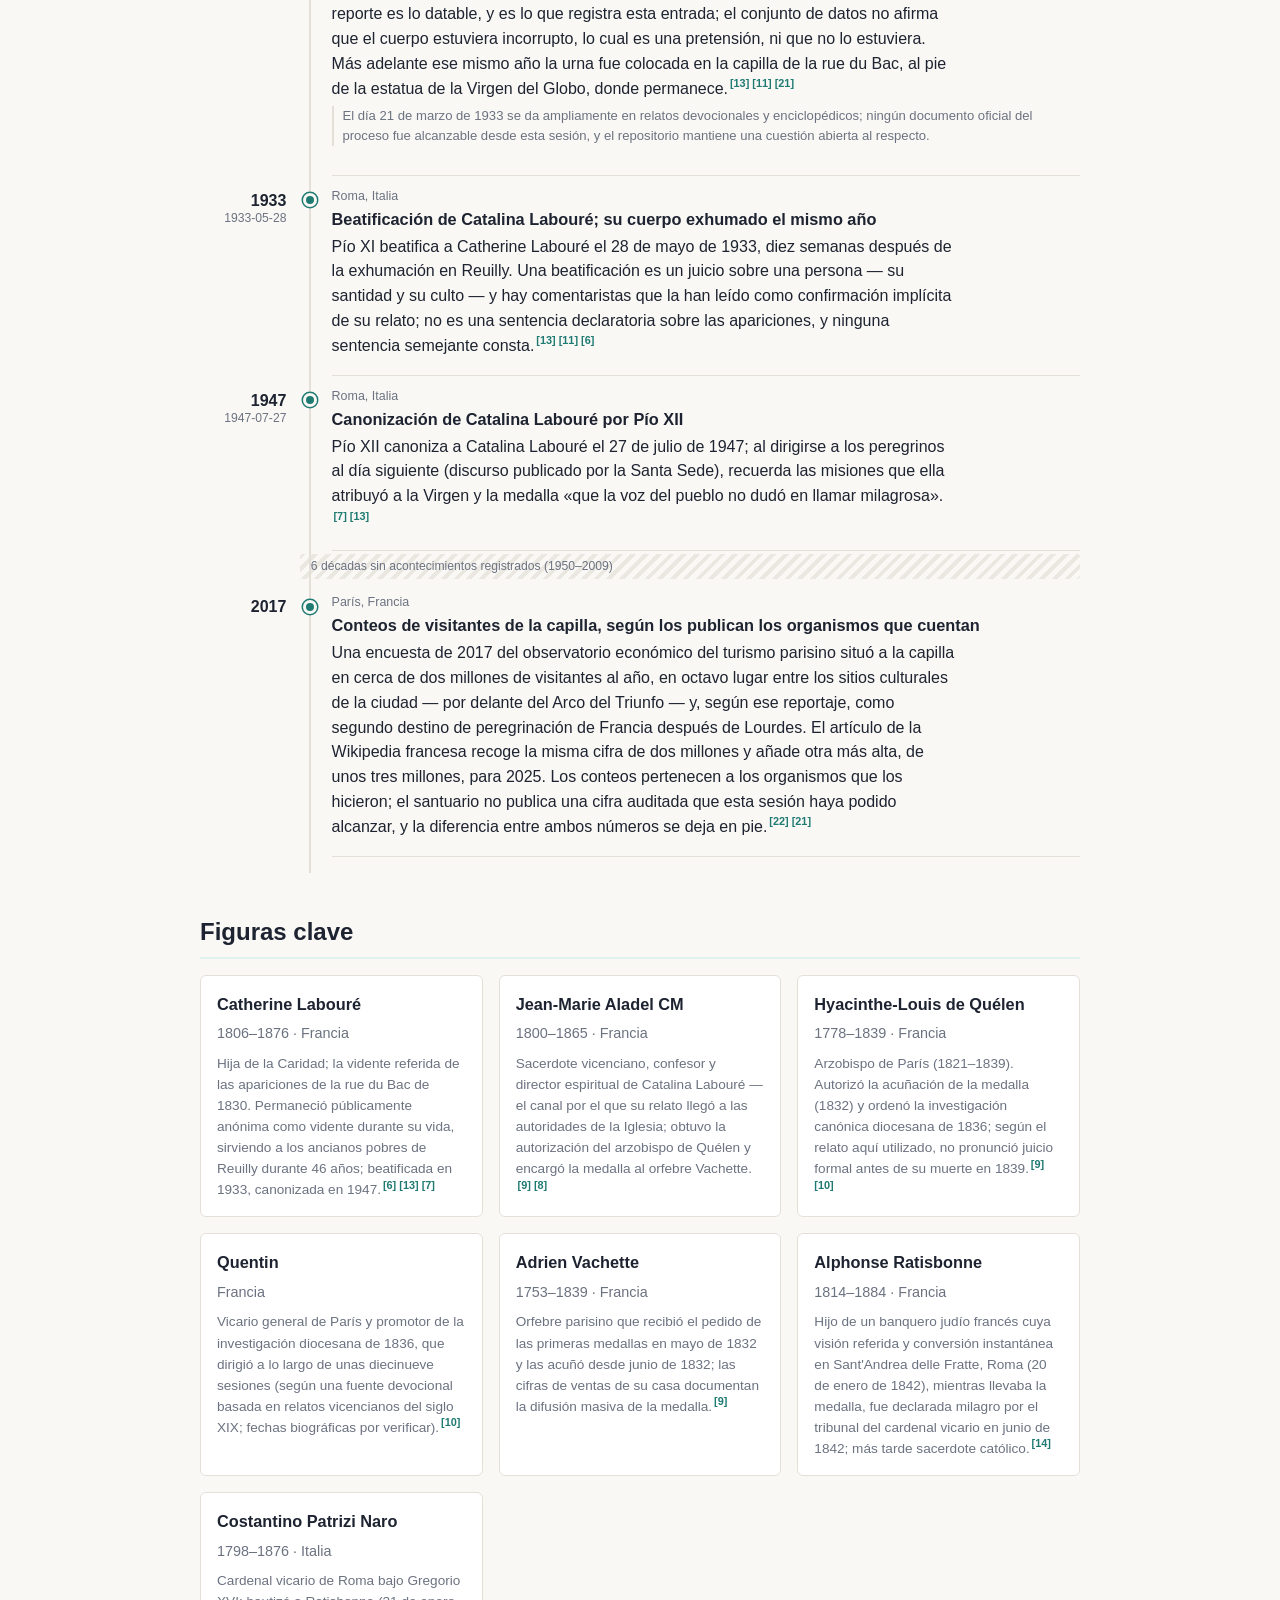
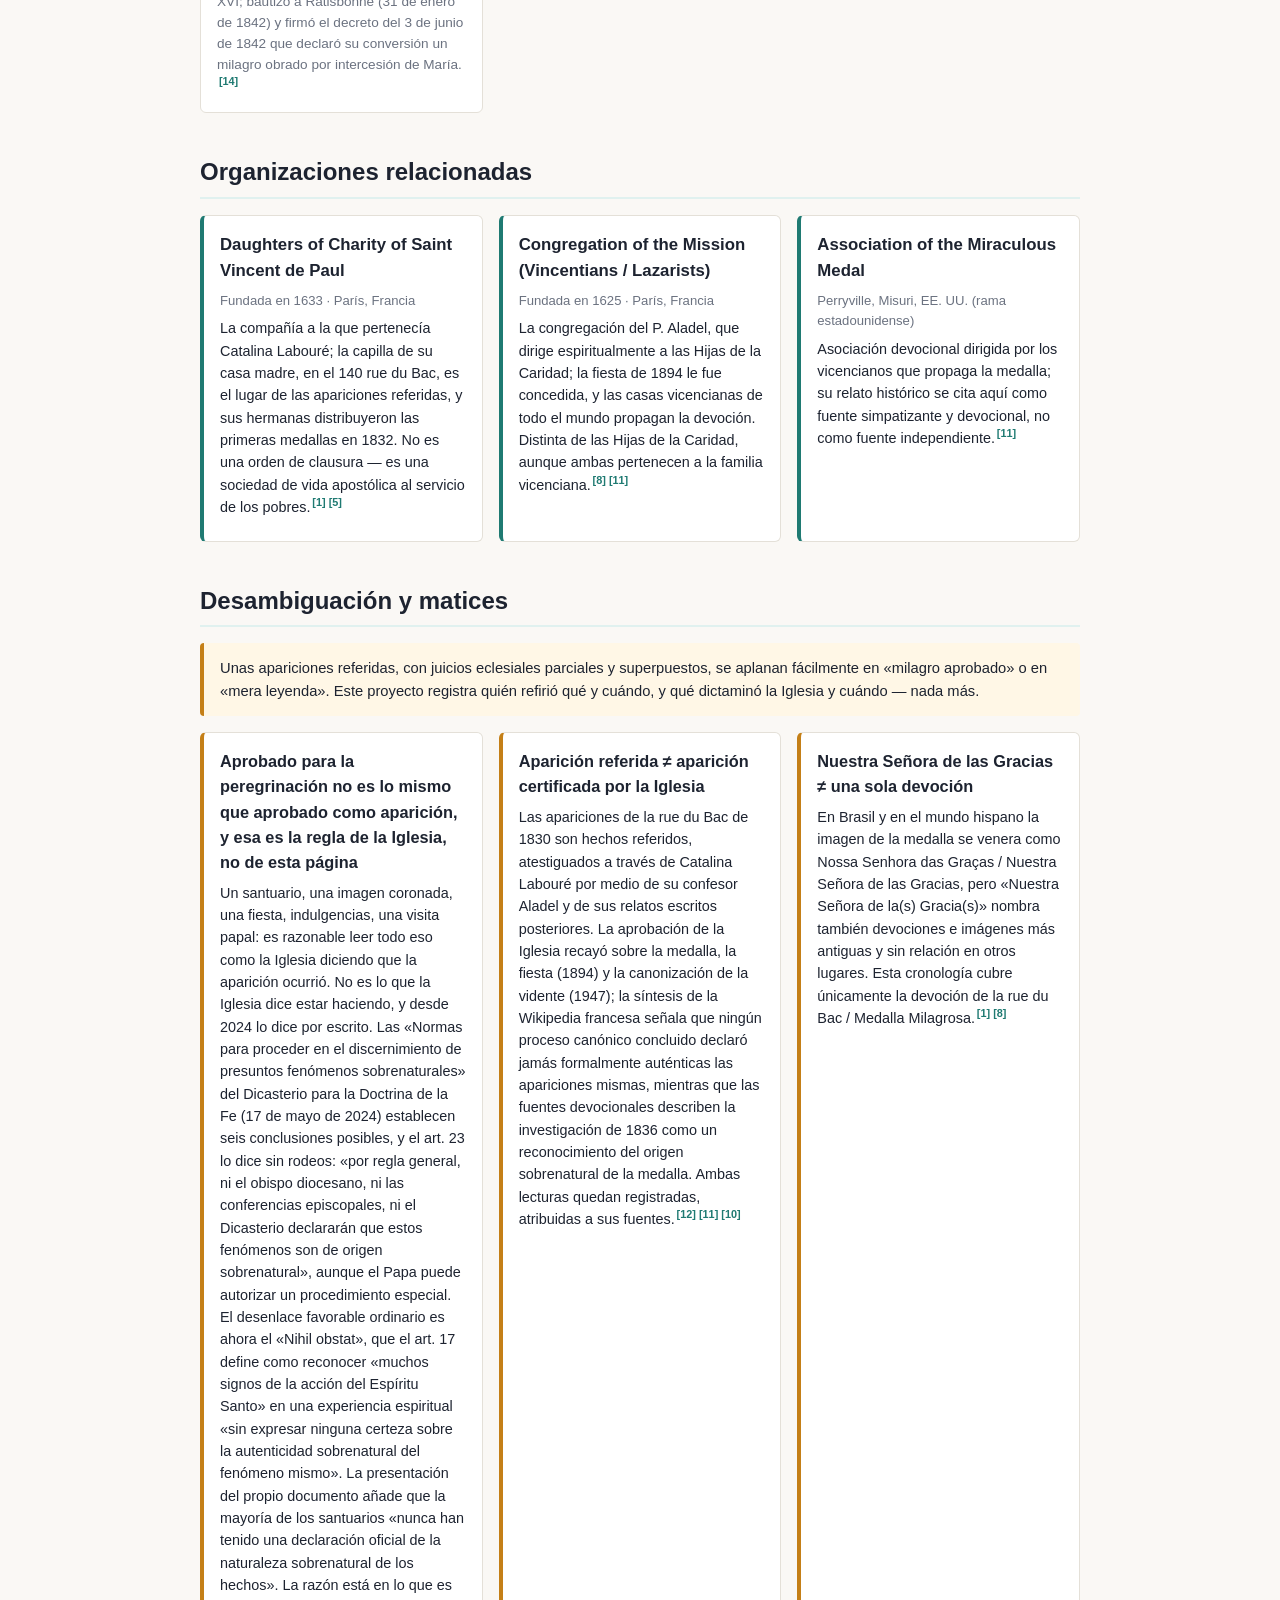
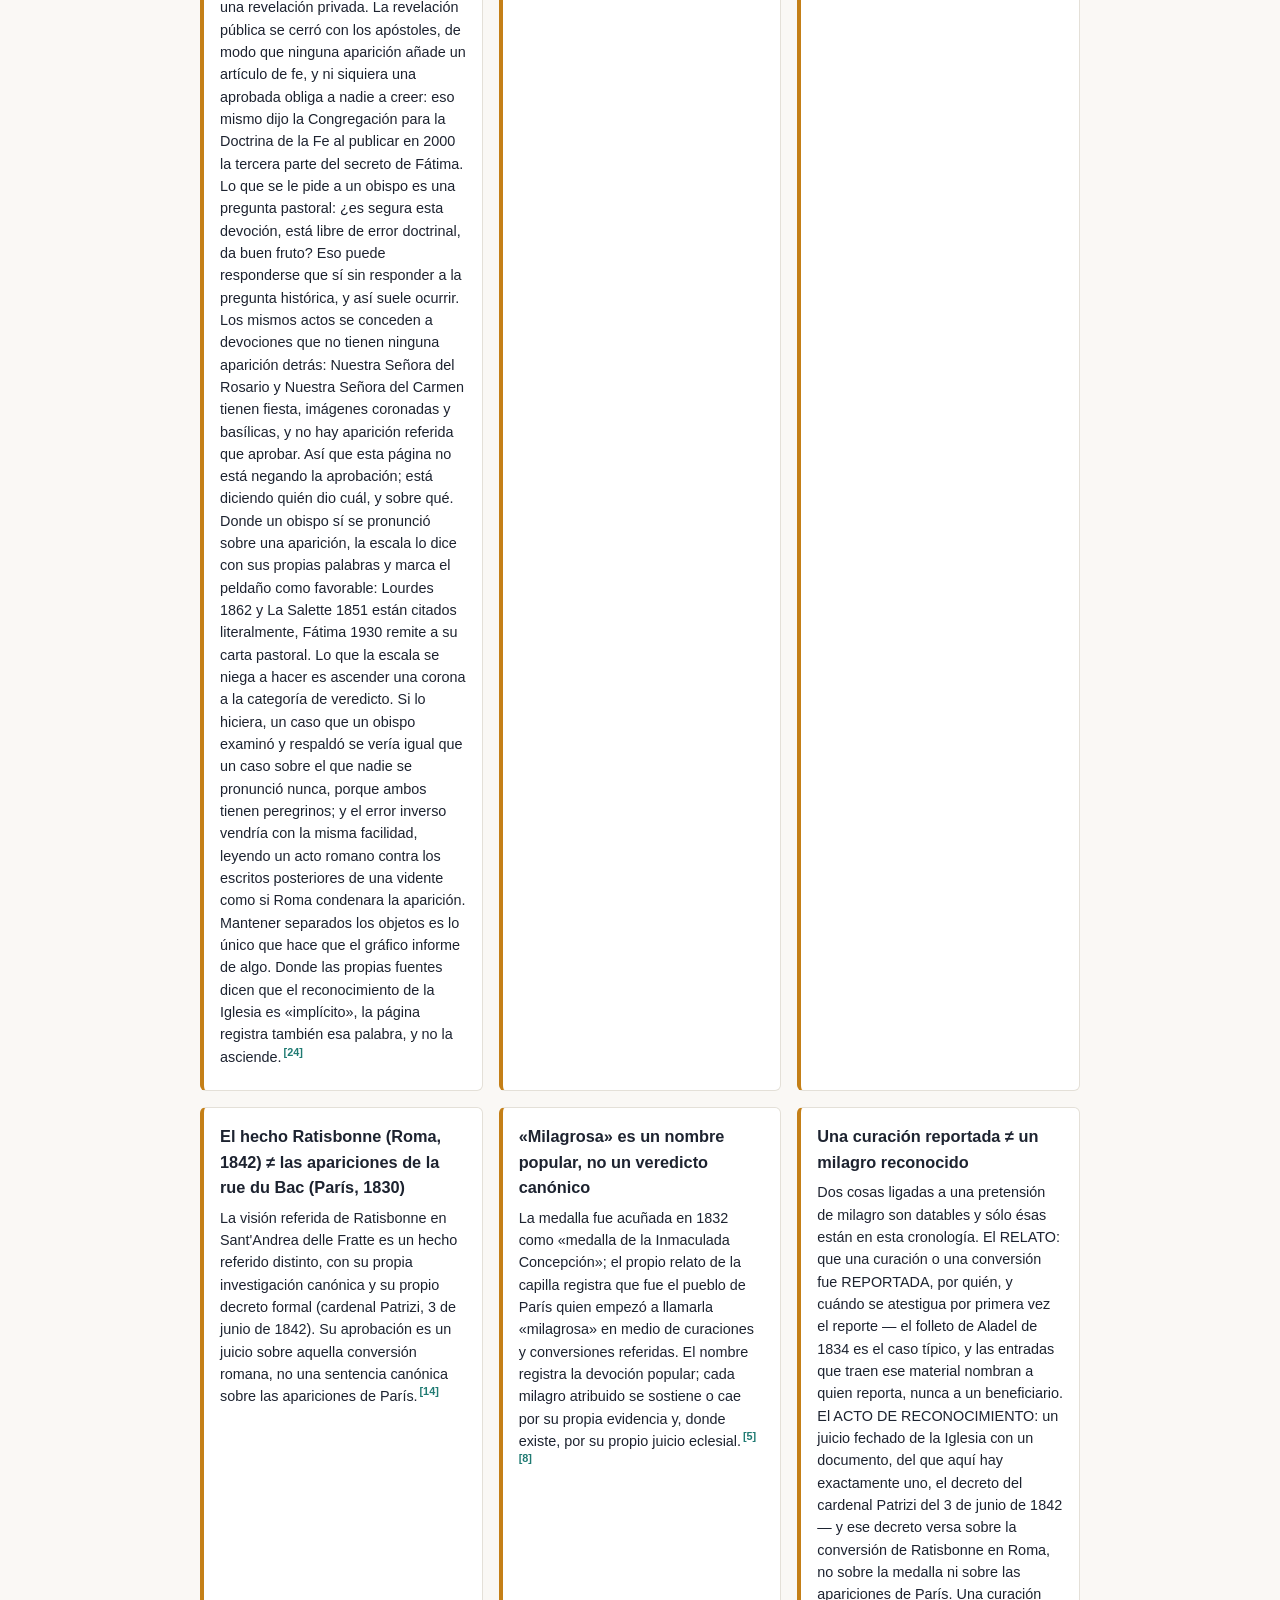
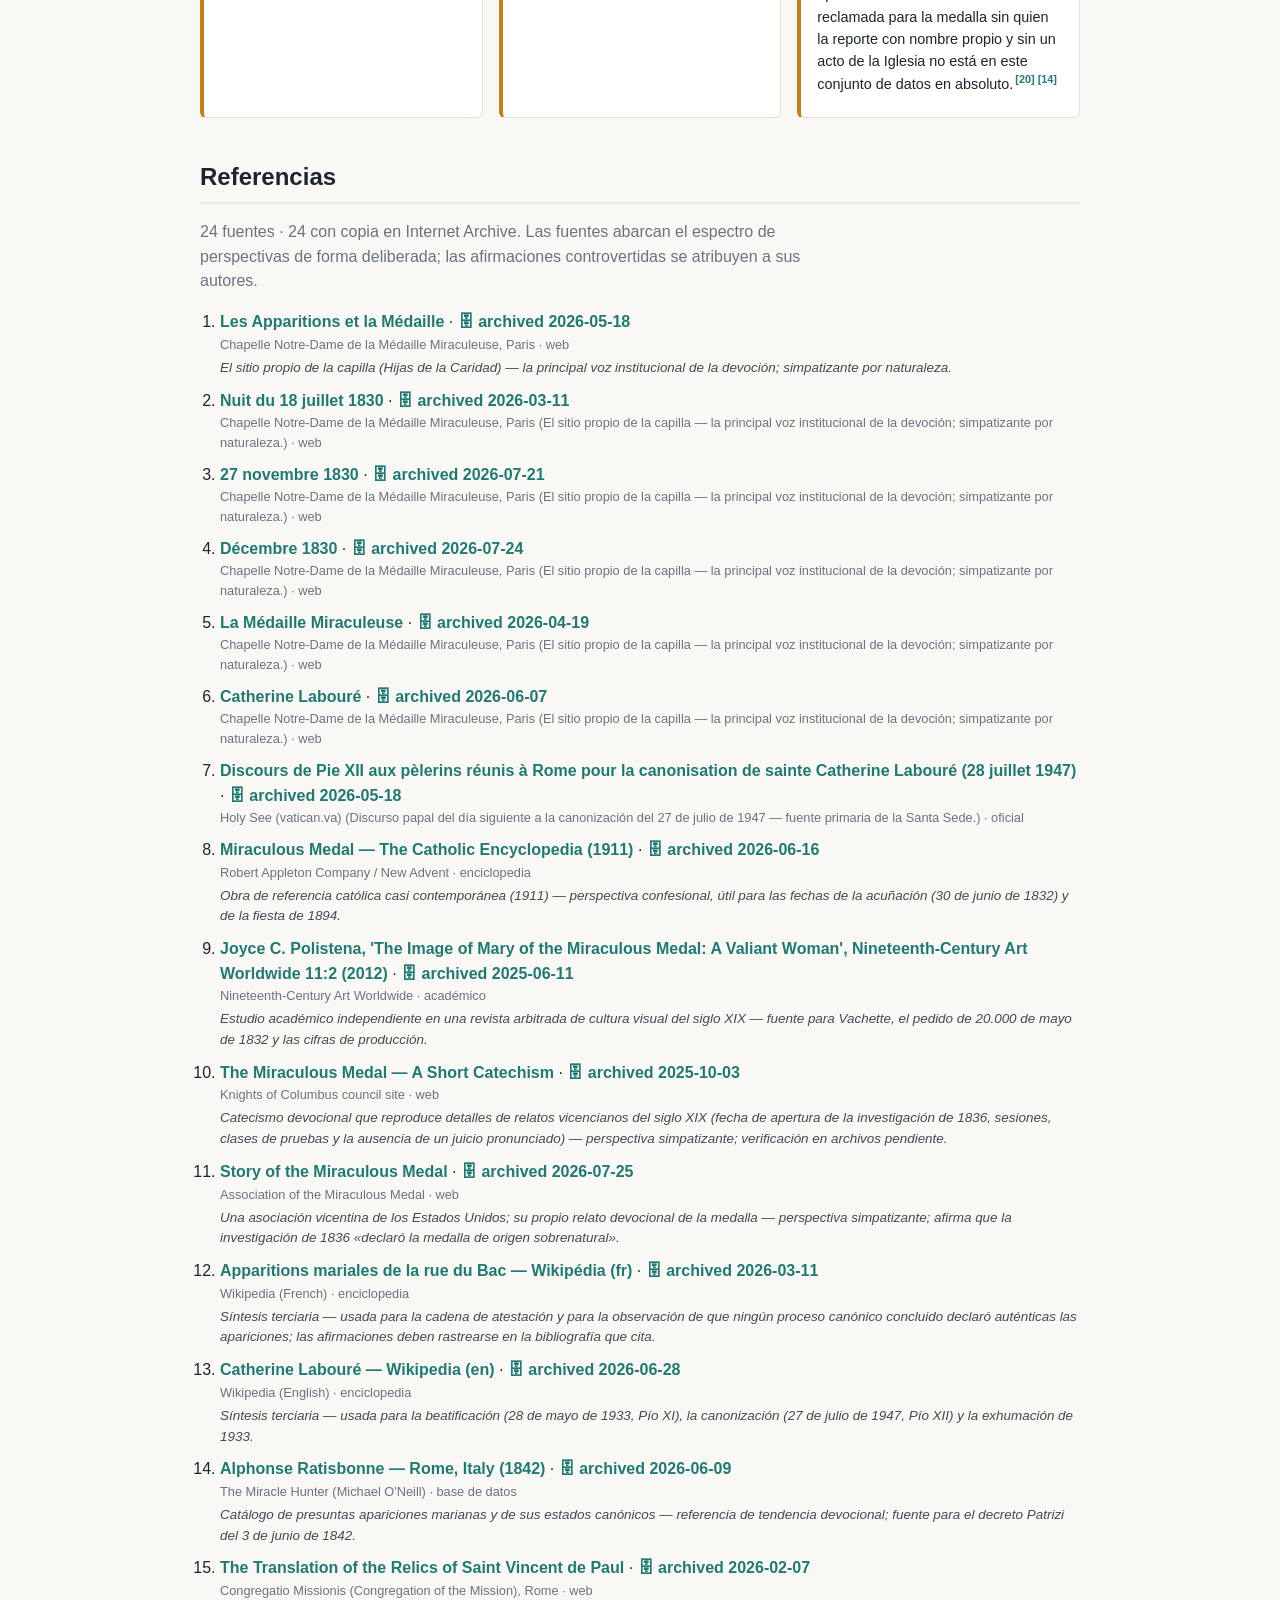
==== commit 4946807f: "River ribbon: print each axis year once (core#116) Port of the template fix: axis marks are deduplic" ====
--- a/docs/es/index.html
+++ b/docs/es/index.html
@@ -252,7 +252,7 @@
         <svg class="rv-ribbon" viewBox="-4 0 1008 29" preserveAspectRatio="xMinYMid meet" role="img" aria-label="Vista general de los 25 acontecimientos; los grandes vacíos del registro se dibujan como cortes">
           <rect class="rv-row" x="0" y="2" width="1000" height="9"/><rect class="rv-brk" x="110" y="2" width="4" height="9"><title>2 décadas sin acontecimientos registrados (1810–1829)</title></rect><rect class="rv-brk" x="334" y="2" width="4" height="9"><title>2 décadas sin acontecimientos registrados (1850–1869)</title></rect><rect class="rv-brk" x="662" y="2" width="4" height="9"><title>3 décadas sin acontecimientos registrados (1900–1929)</title></rect><rect class="rv-brk" x="886" y="2" width="4" height="9"><title>6 décadas sin acontecimientos registrados (1950–2009)</title></rect>
           <line class="rv-tick rv-l0" data-i="0" x1="67.6" x2="67.6" y1="3.5" y2="9.5"/><line class="rv-tick rv-l0 rv-u" data-i="1" x1="125.2" x2="125.2" y1="3.5" y2="9.5"/><line class="rv-tick rv-l0" data-i="2" x1="125.2" x2="125.2" y1="3.5" y2="9.5"/><line class="rv-tick rv-l0" data-i="3" x1="125.2" x2="125.2" y1="3.5" y2="9.5"/><line class="rv-tick rv-l0" data-i="4" x1="125.2" x2="125.2" y1="3.5" y2="9.5"/><line class="rv-tick rv-l0" data-i="5" x1="125.2" x2="125.2" y1="3.5" y2="9.5"/><line class="rv-tick rv-l0 rv-u" data-i="6" x1="125.2" x2="125.2" y1="3.5" y2="9.5"/><line class="rv-tick rv-l0 rv-u" data-i="7" x1="135.6" x2="135.6" y1="3.5" y2="9.5"/><line class="rv-tick rv-l0" data-i="8" x1="135.6" x2="135.6" y1="3.5" y2="9.5"/><line class="rv-tick rv-l0" data-i="9" x1="146" x2="146" y1="3.5" y2="9.5"/><line class="rv-tick rv-l0" data-i="10" x1="146" x2="146" y1="3.5" y2="9.5"/><line class="rv-tick rv-l0 rv-u" data-i="11" x1="166.8" x2="166.8" y1="3.5" y2="9.5"/><line class="rv-tick rv-l0 rv-u" data-i="12" x1="177.2" x2="177.2" y1="3.5" y2="9.5"/><line class="rv-tick rv-l0 rv-u" data-i="13" x1="187.6" x2="187.6" y1="3.5" y2="9.5"/><line class="rv-tick rv-l0" data-i="14" x1="250" x2="250" y1="3.5" y2="9.5"/><line class="rv-tick rv-l0" data-i="15" x1="250" x2="250" y1="3.5" y2="9.5"/><line class="rv-tick rv-l0 rv-u" data-i="16" x1="322.8" x2="322.8" y1="3.5" y2="9.5"/><line class="rv-tick rv-l0" data-i="17" x1="411.6" x2="411.6" y1="3.5" y2="9.5"/><line class="rv-tick rv-l0" data-i="18" x1="598.8" x2="598.8" y1="3.5" y2="9.5"/><line class="rv-tick rv-l0 rv-u" data-i="19" x1="630" x2="630" y1="3.5" y2="9.5"/><line class="rv-tick rv-l0 rv-u" data-i="20" x1="677.2" x2="677.2" y1="3.5" y2="9.5"/><line class="rv-tick rv-l0 rv-u" data-i="21" x1="708.4" x2="708.4" y1="3.5" y2="9.5"/><line class="rv-tick rv-l0" data-i="22" x1="708.4" x2="708.4" y1="3.5" y2="9.5"/><line class="rv-tick rv-l0" data-i="23" x1="854" x2="854" y1="3.5" y2="9.5"/><line class="rv-tick rv-l0" data-i="24" x1="974" x2="974" y1="3.5" y2="9.5"/>
-          <text class="rv-axis" x="0" y="26" text-anchor="start">1806</text><text class="rv-axis" x="104" y="26" text-anchor="end">1806</text><text class="rv-axis" x="120" y="26" text-anchor="start">1830</text><text class="rv-axis" x="328" y="26" text-anchor="end">1849</text><text class="rv-axis" x="344" y="26" text-anchor="start">1876</text><text class="rv-axis" x="656" y="26" text-anchor="end">1897</text><text class="rv-axis" x="672" y="26" text-anchor="start">1930</text><text class="rv-axis" x="880" y="26" text-anchor="end">1947</text><text class="rv-axis" x="896" y="26" text-anchor="start">2017</text><text class="rv-axis" x="1000" y="26" text-anchor="end">2017</text><rect class="rv-win" x="0" y="0" width="0" height="13"/>
+          <text class="rv-axis" x="0" y="26" text-anchor="start">1806</text><text class="rv-axis" x="120" y="26" text-anchor="start">1830</text><text class="rv-axis" x="328" y="26" text-anchor="end">1849</text><text class="rv-axis" x="344" y="26" text-anchor="start">1876</text><text class="rv-axis" x="656" y="26" text-anchor="end">1897</text><text class="rv-axis" x="672" y="26" text-anchor="start">1930</text><text class="rv-axis" x="880" y="26" text-anchor="end">1947</text><text class="rv-axis" x="896" y="26" text-anchor="start">2017</text><rect class="rv-win" x="0" y="0" width="0" height="13"/>
         </svg>
       </div>
       <ol class="rv-list" style="--lanes:1">
--- a/docs/styles.css
+++ b/docs/styles.css
@@ -636,3 +636,57 @@
   .rv-e[hidden] { display: grid; }
   .rv-card { animation: none; }
 }
+
+/* ---------------------------------------------------------------------------
+   Dark mode (core#113): follows the reader's system setting; the light page
+   is untouched. A self-contained block, appended last, so it layers over any
+   site's copy of the stylesheet: it redefines the base tokens and restates
+   only the rules that hard-code a light colour. The site accent is a dark
+   hue, so wherever it is TEXT it is lifted to --accent-hi; where it is a fill
+   it stays the accent. Screen only: print keeps the light page.
+   --------------------------------------------------------------------------- */
+@media screen and (prefers-color-scheme: dark) {
+  :root {
+    color-scheme: dark;
+    --bg: #121418; --surface: #1a1d23; --ink: #e4e6ea; --muted: #9ba2ae; --line: #2d313a;
+    --accent-hi: color-mix(in srgb, var(--accent) 45%, #ffffff);
+    --accent-soft: color-mix(in srgb, var(--accent) 26%, #1a1d23);
+    --accent-dark: var(--accent-hi);
+    --card: var(--surface);
+  }
+  .site-header { background: linear-gradient(135deg, color-mix(in srgb, var(--accent) 45%, #000000), var(--accent)); }
+  .site-nav { background: #0d0f13; box-shadow: 0 1px 0 var(--line); }
+  a { color: var(--accent-hi); }
+  .site-nav a { color: #e8e6e1; }
+  .facts dt, .flag, .related-link a, sup.cite a, ol.references a, .archive-link:hover,
+  .lang-switch a:hover, .lang-switch .lang-current, .party-link a { color: var(--accent-hi); }
+  .glossary-link { color: var(--accent-hi); border-bottom-color: var(--accent-hi); }
+  .notice-attribution { background: #2a2416; }
+  .i18n-disclaimer { background: #2a2416; border-bottom-color: #4a3d1f; color: #e3cf8f; }
+  table.meetings thead th { background: #0d0f13; }
+  table.meetings tbody tr:nth-child(even) { background: #16191e; }
+  .site-footer code { background: #262a31; }
+  .lineage-branch.lineage-separate { background: #211d14; }
+  .lineage-separate .tree-status { color: #e7c58a; background: #3a2f18; }
+  .tree-edge-label { background: #23262d; }
+  .nc-track { background: #262a31; }
+  .latam-bg { fill: #2a2e36; stroke: #121418; }
+  .latam-c { fill: #353a44; stroke: #121418; }
+  .latam-c.map-t1, .atlas-swatch.map-t1 { fill: color-mix(in srgb, var(--accent) 70%, #2a2e36); background: color-mix(in srgb, var(--accent) 70%, #2a2e36); }
+  .latam-c.map-t2, .atlas-swatch.map-t2 { fill: color-mix(in srgb, var(--accent) 45%, #2a2e36); background: color-mix(in srgb, var(--accent) 45%, #2a2e36); }
+  .latam-c.map-t3, .atlas-swatch.map-t3 { fill: color-mix(in srgb, var(--accent) 25%, #2a2e36); background: color-mix(in srgb, var(--accent) 25%, #2a2e36); }
+  .atlas-swatch { background: #353a44; }
+  .sw-has-unverified { background-image: repeating-linear-gradient(45deg, rgba(18,20,24,.55) 0 3px, transparent 3px 6px); }
+  .al-tab[aria-selected="true"] { color: #121418; }
+  .al-favourable .al-node-status, .al-favourable .al-status { color: #7fd1a0; }
+  .al-negative .al-node-status, .al-negative .al-status { color: #f0a0ab; }
+  .al-inconclusive .al-node-status, .al-inconclusive .al-status,
+  .al-reported-undocumented .al-node-status, .al-reported-undocumented .al-status { color: #e3c77a; }
+  .al-pending .al-node-status, .al-pending .al-status { color: #8cc8e6; }
+  .al-adjacent .al-node-status, .al-adjacent .al-status { color: #c3a9e8; }
+  .rv-l0 { --c: var(--accent-hi); }
+  .rv-lanes .rv-l0 { --c: #9d93ff; }
+  .rv-l1 { --c: #4fc4b5; } .rv-l2 { --c: #e3a24f; } .rv-l3 { --c: #f07aa8; }
+  .rv-l4 { --c: #6fb4e8; } .rv-l5 { --c: #a8c25a; } .rv-l6 { --c: #d49a7e; } .rv-l7 { --c: #a3adbb; }
+  .rv-win { fill: var(--accent-hi); stroke: var(--accent-hi); }
+}
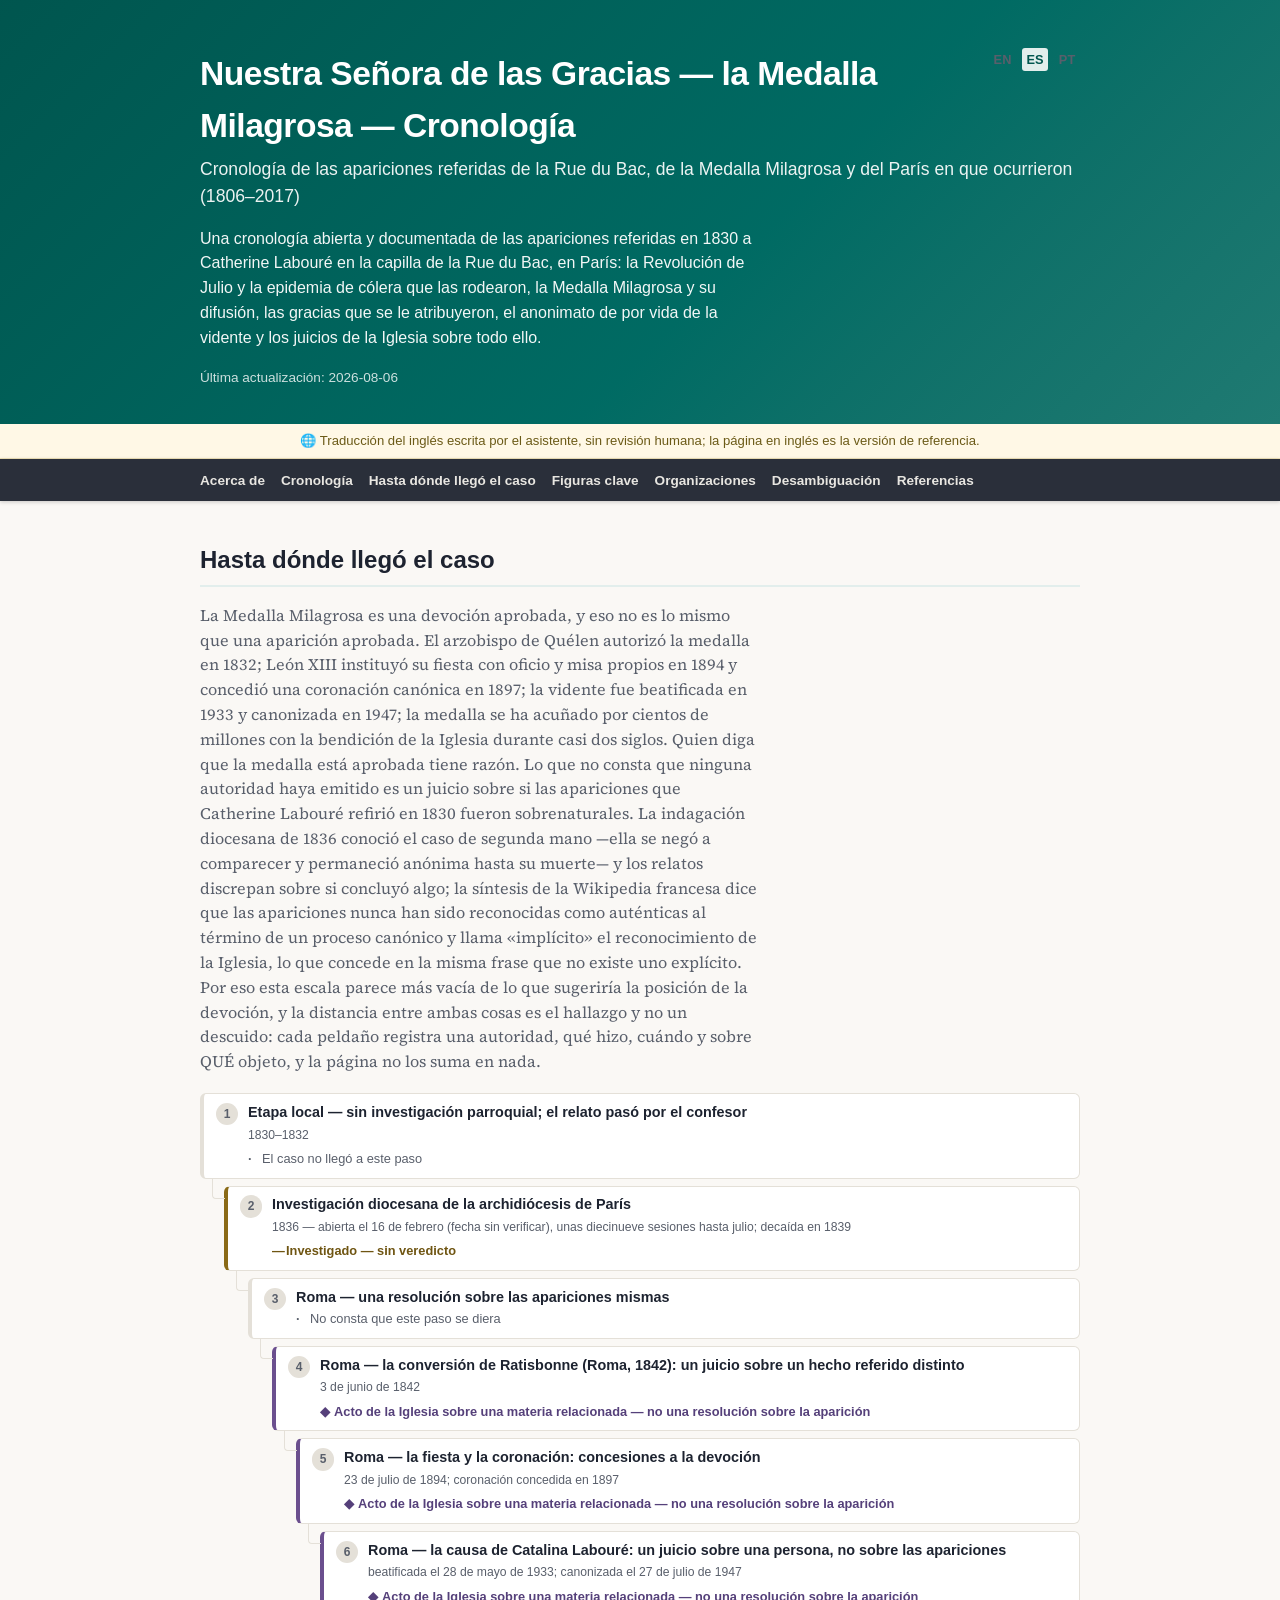
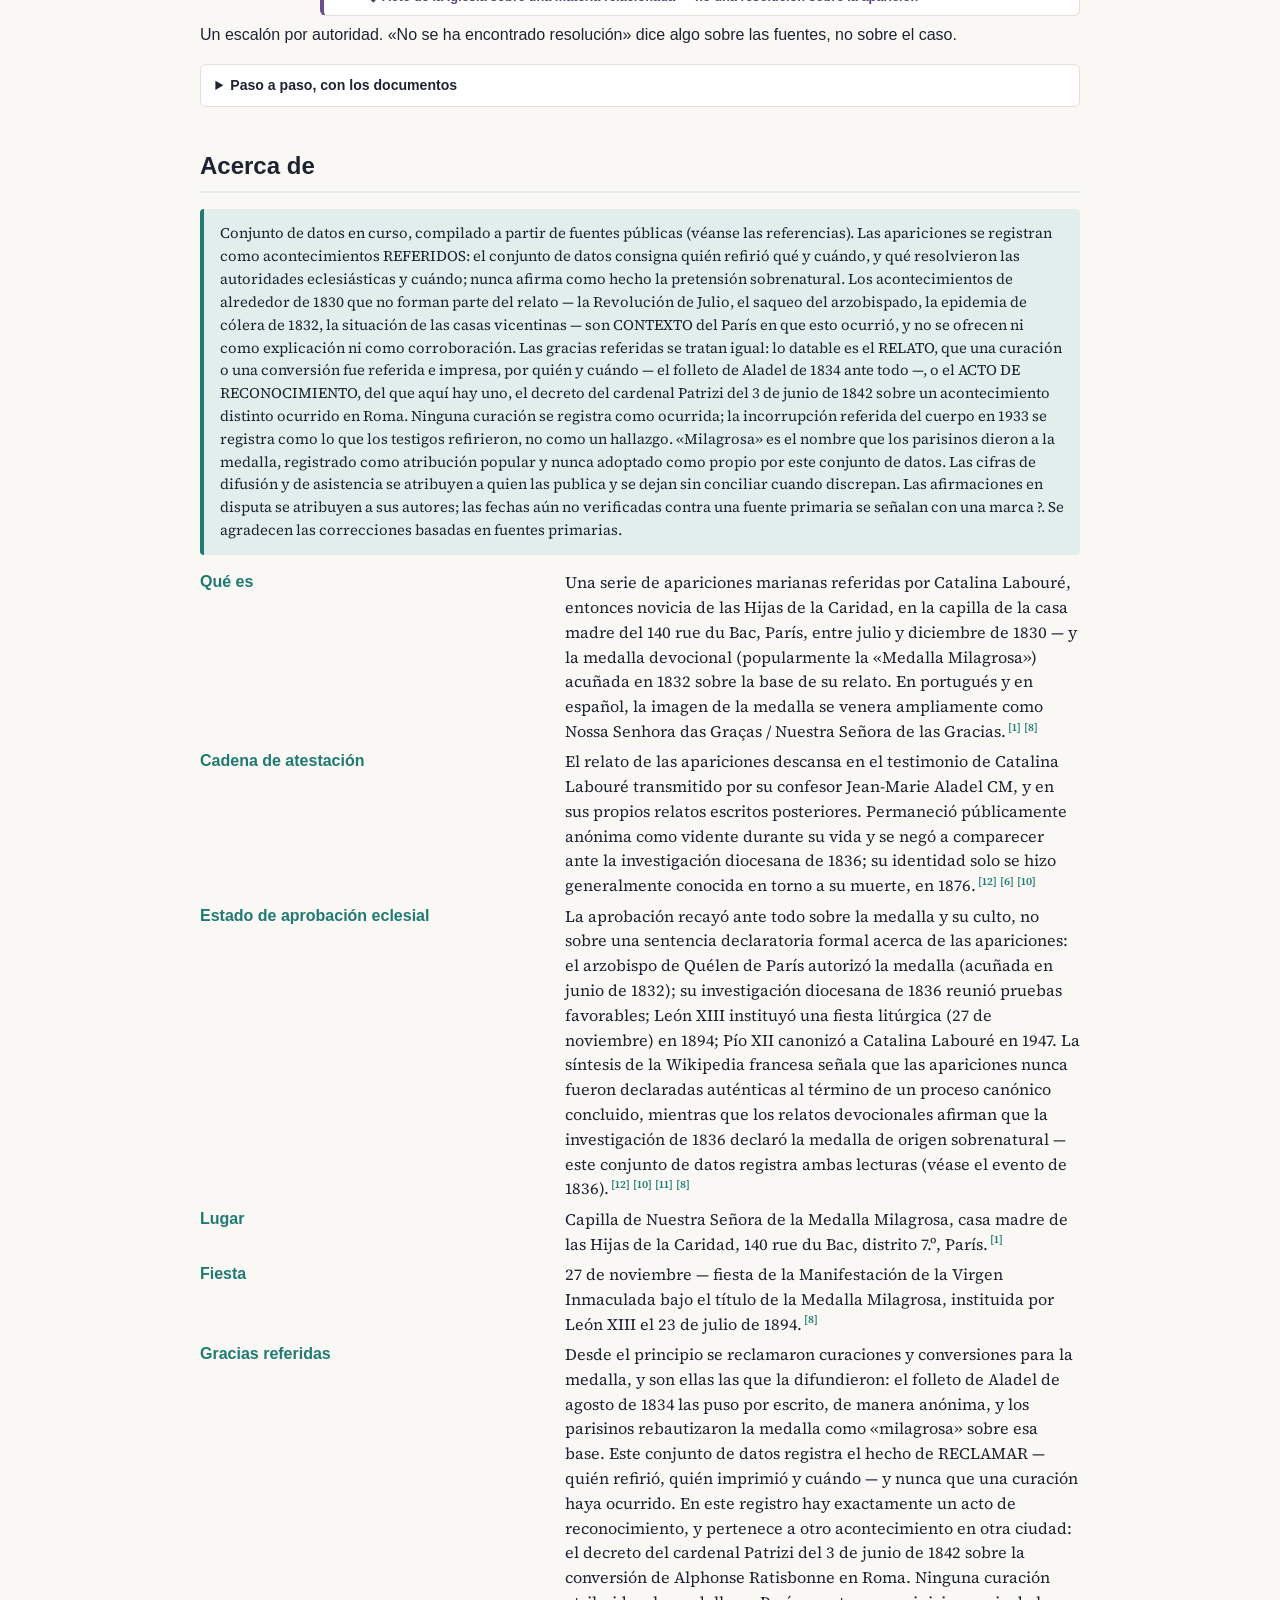
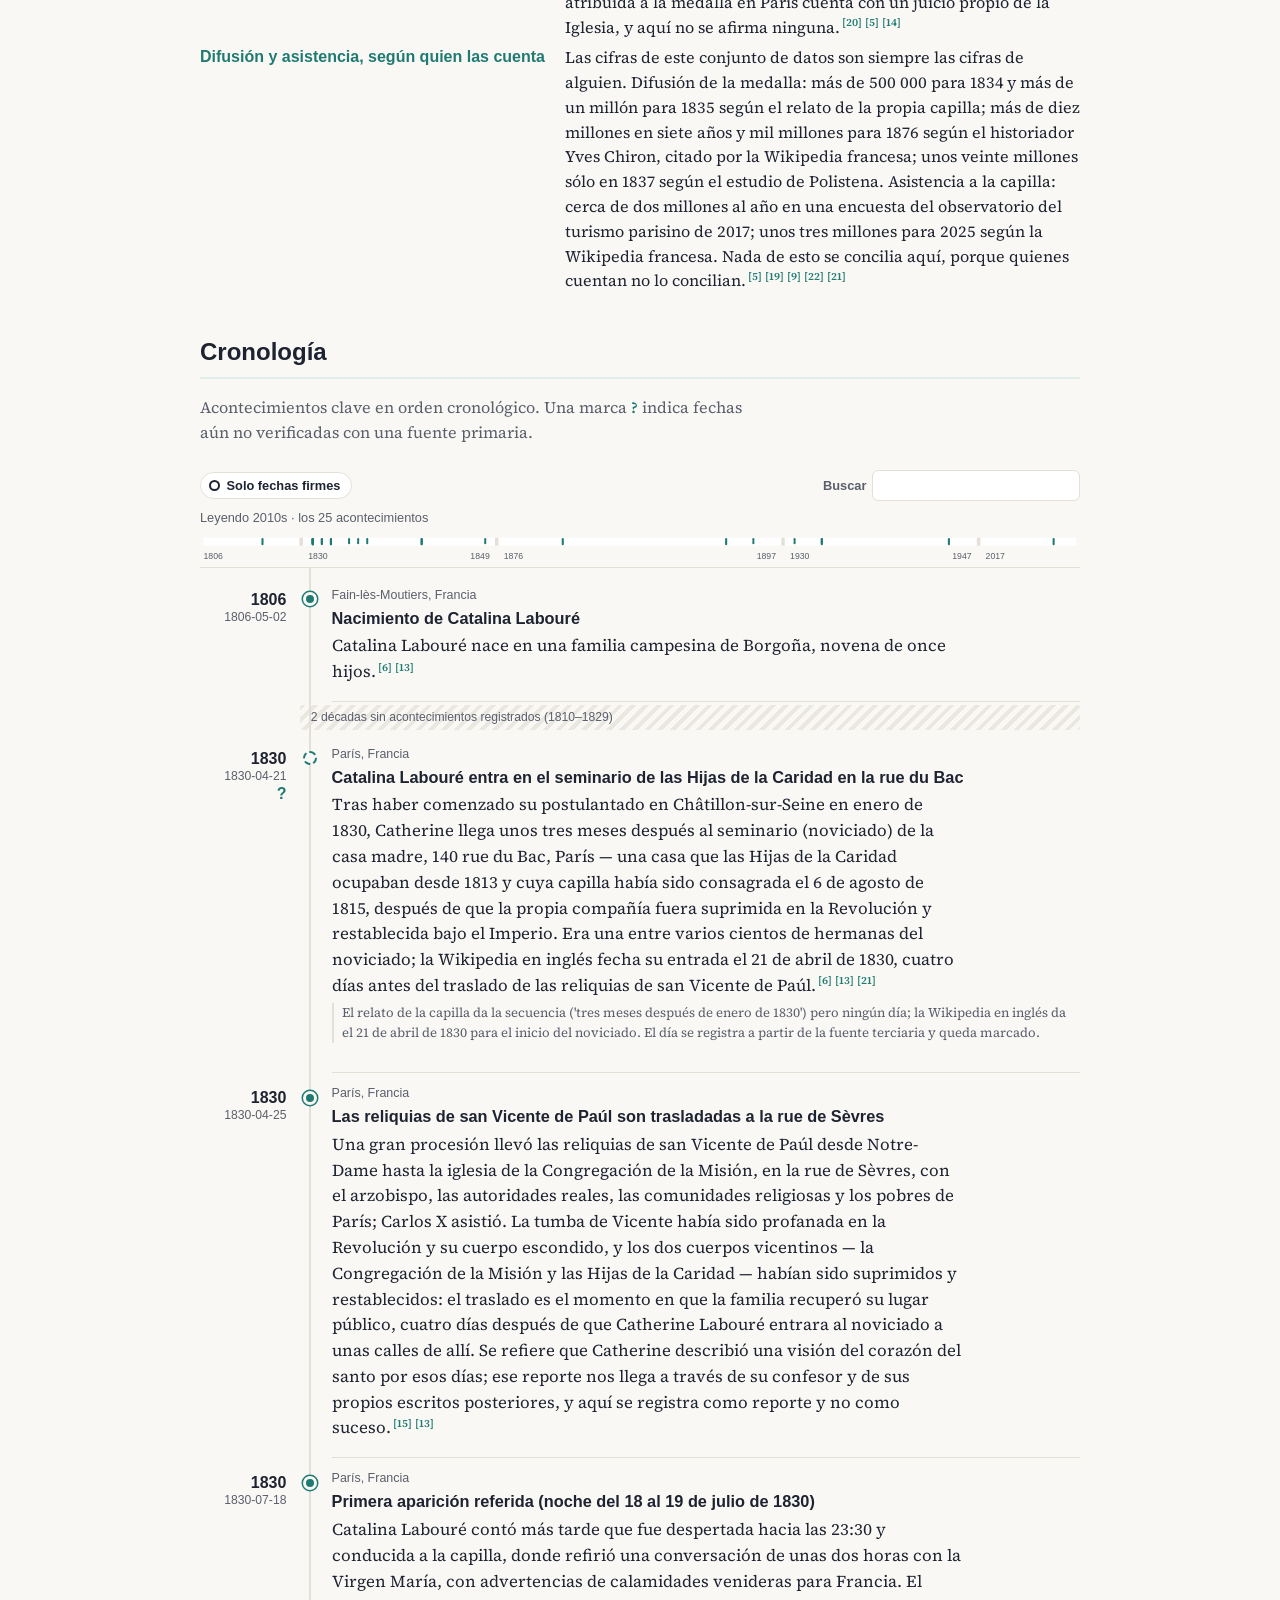
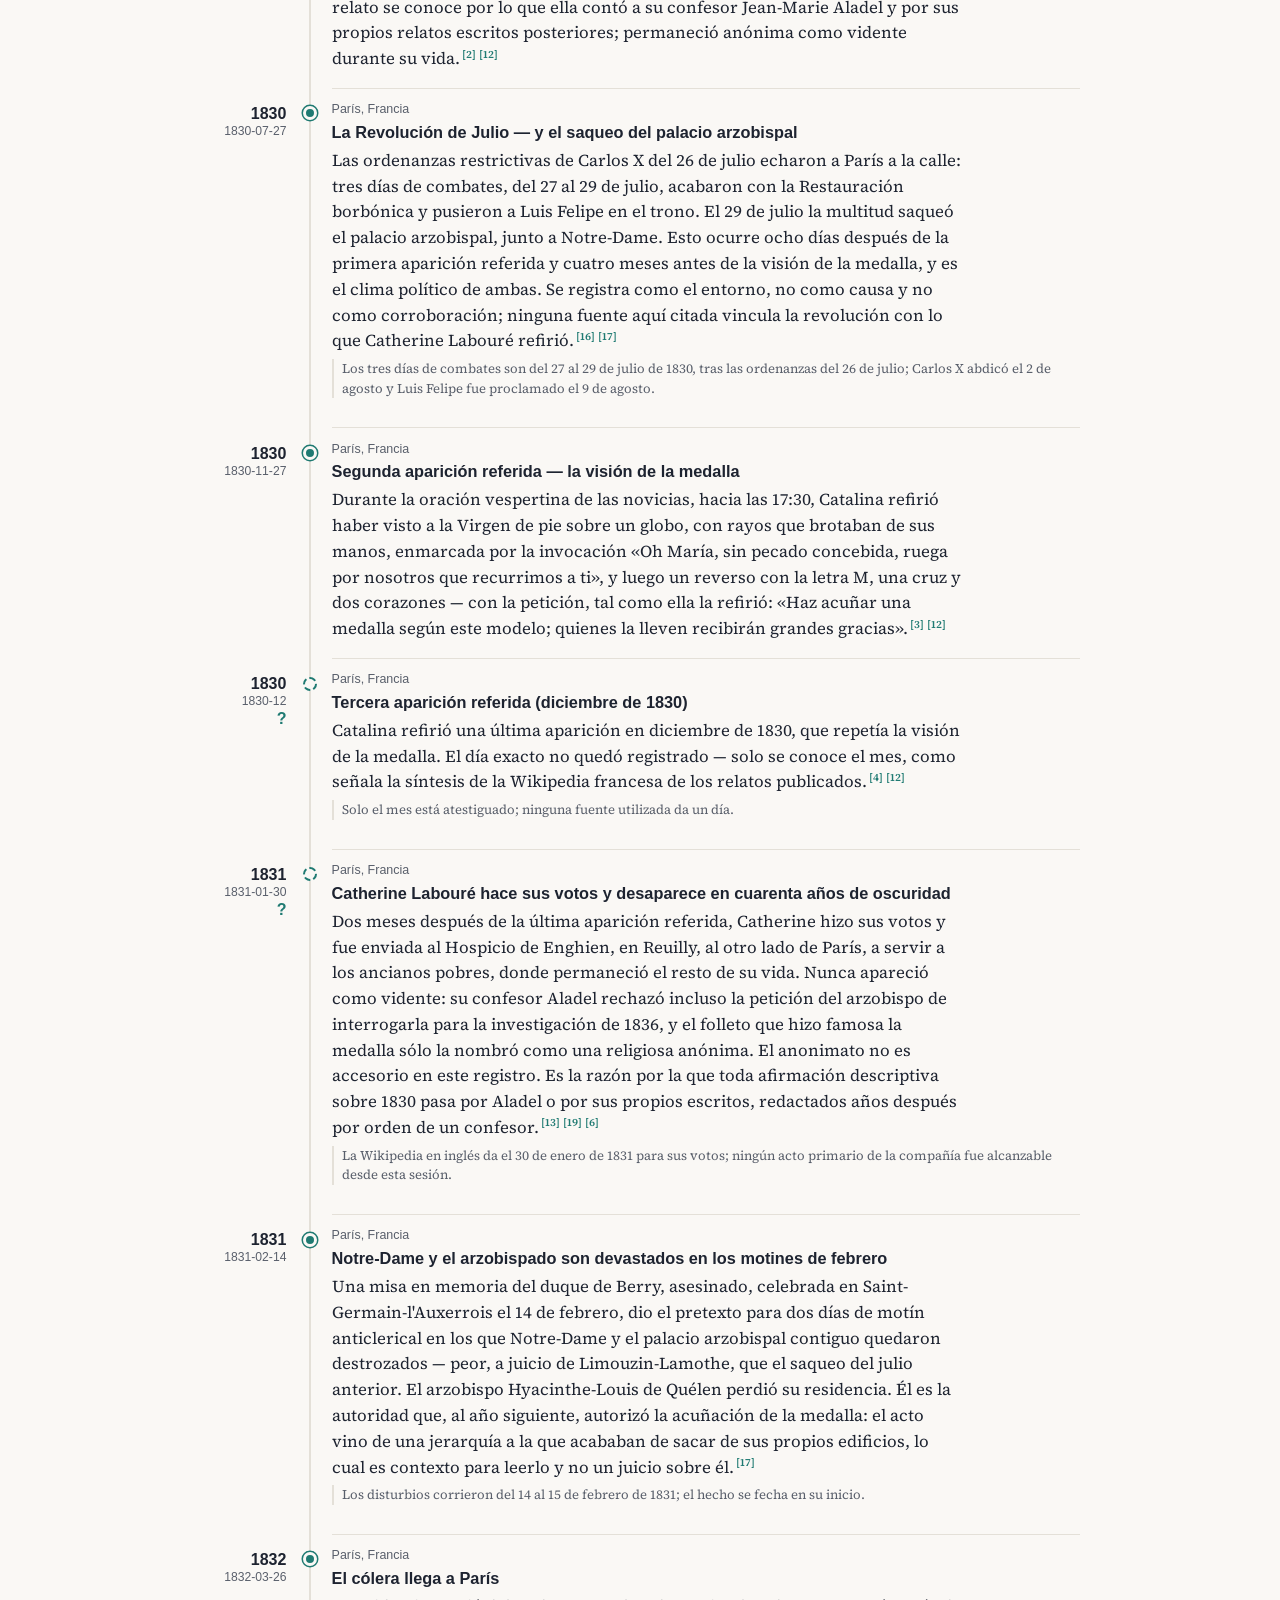
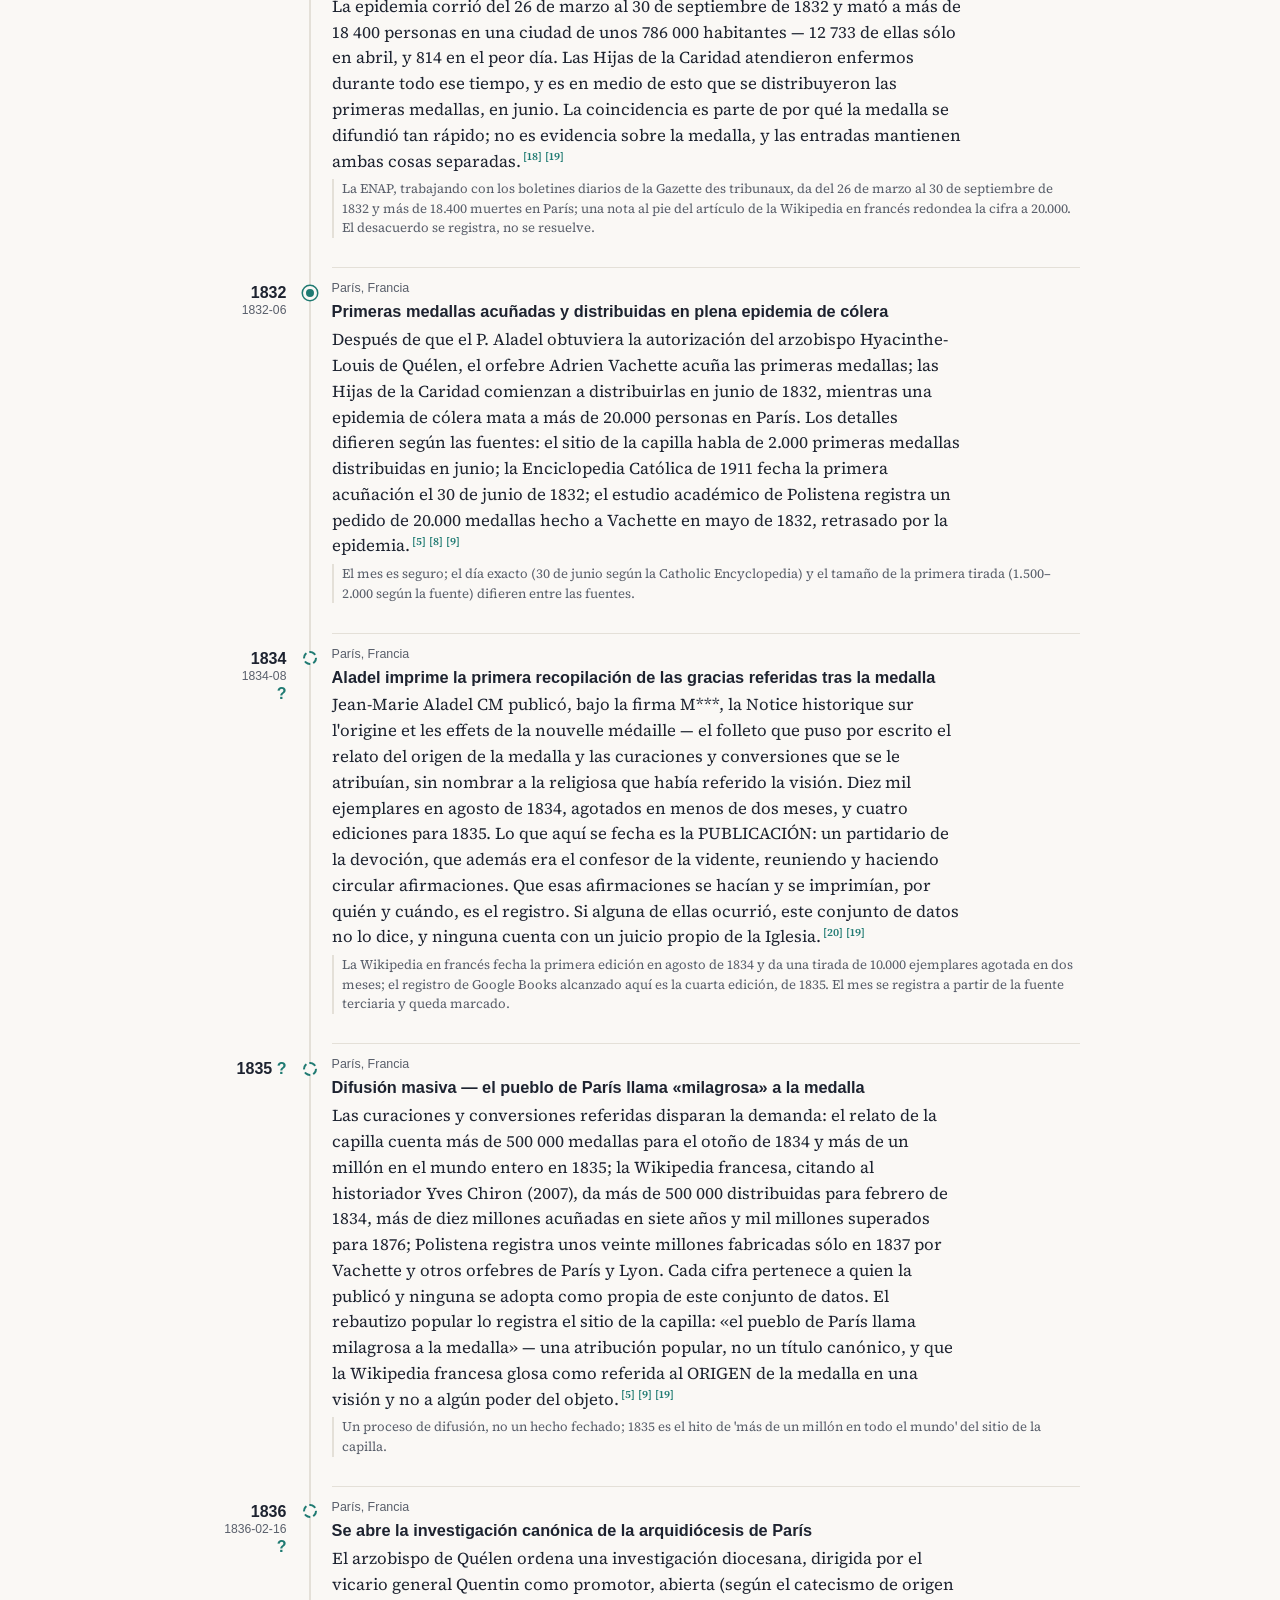
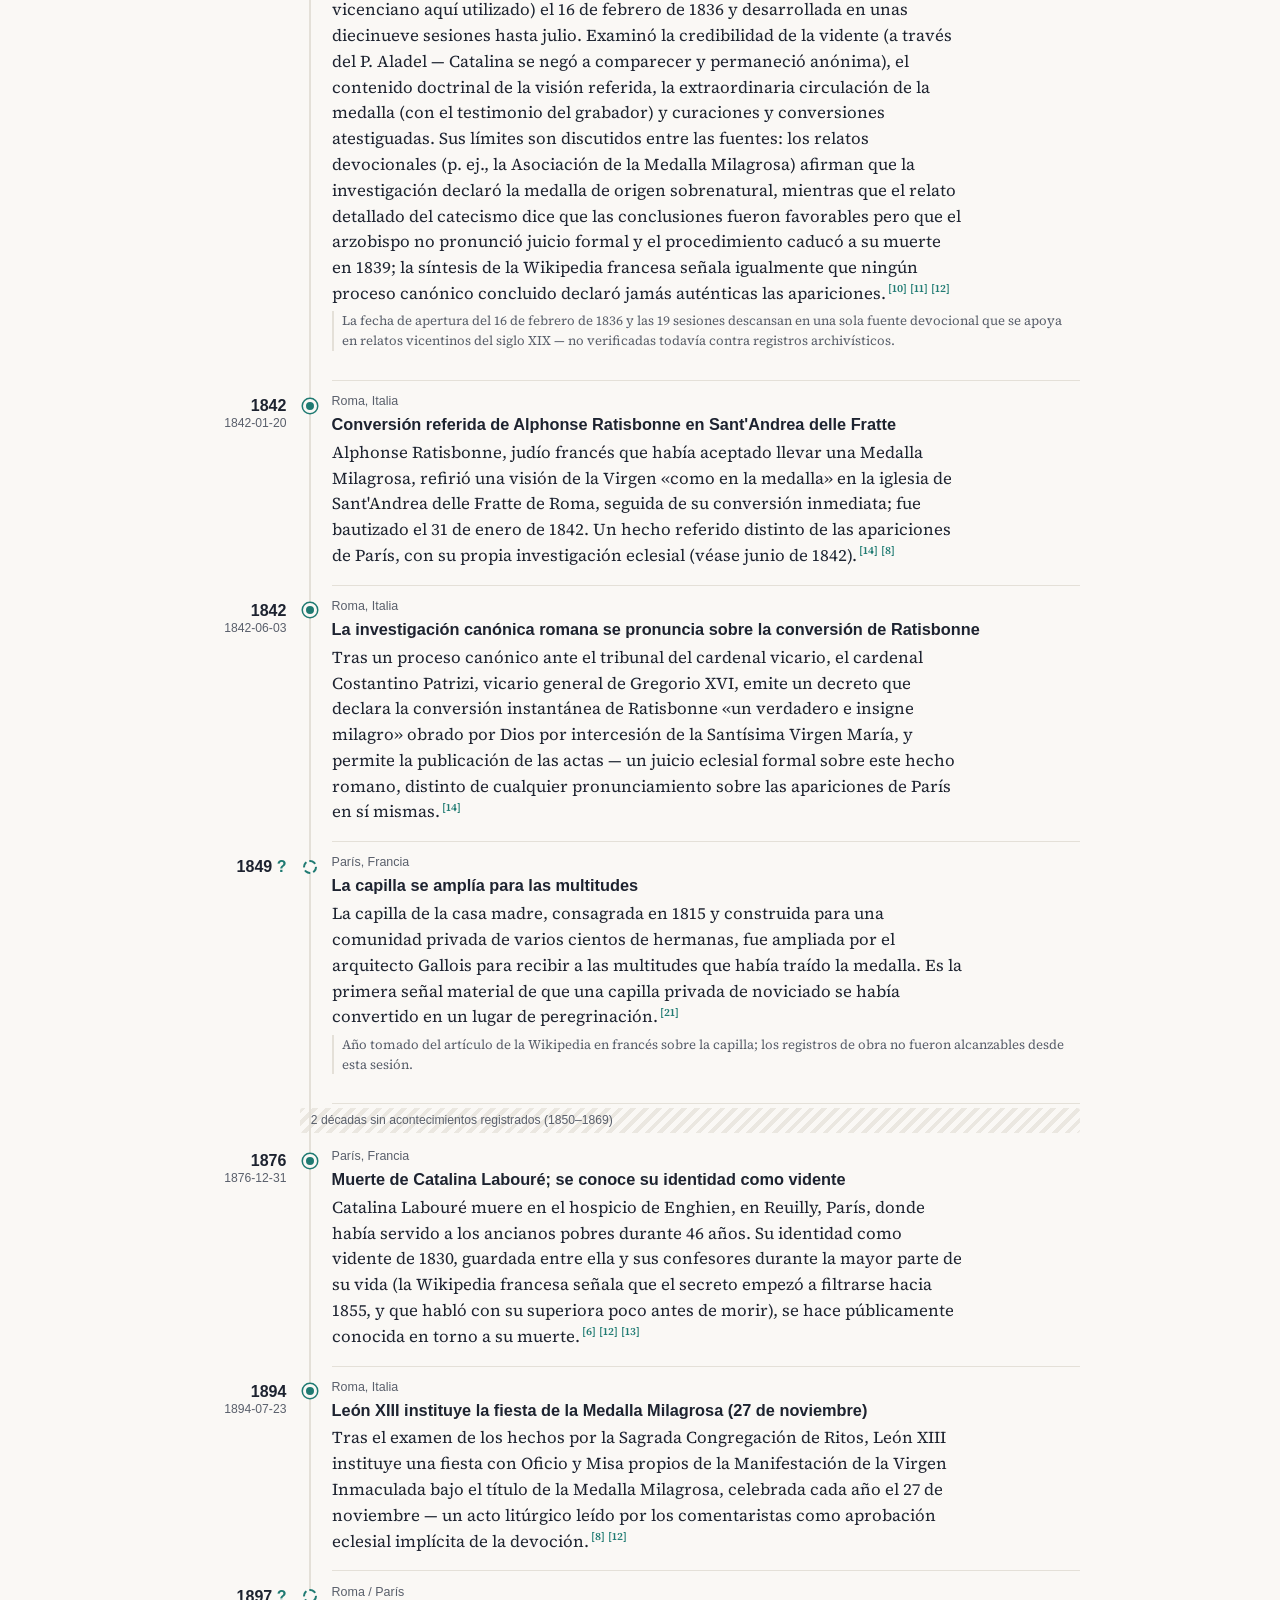
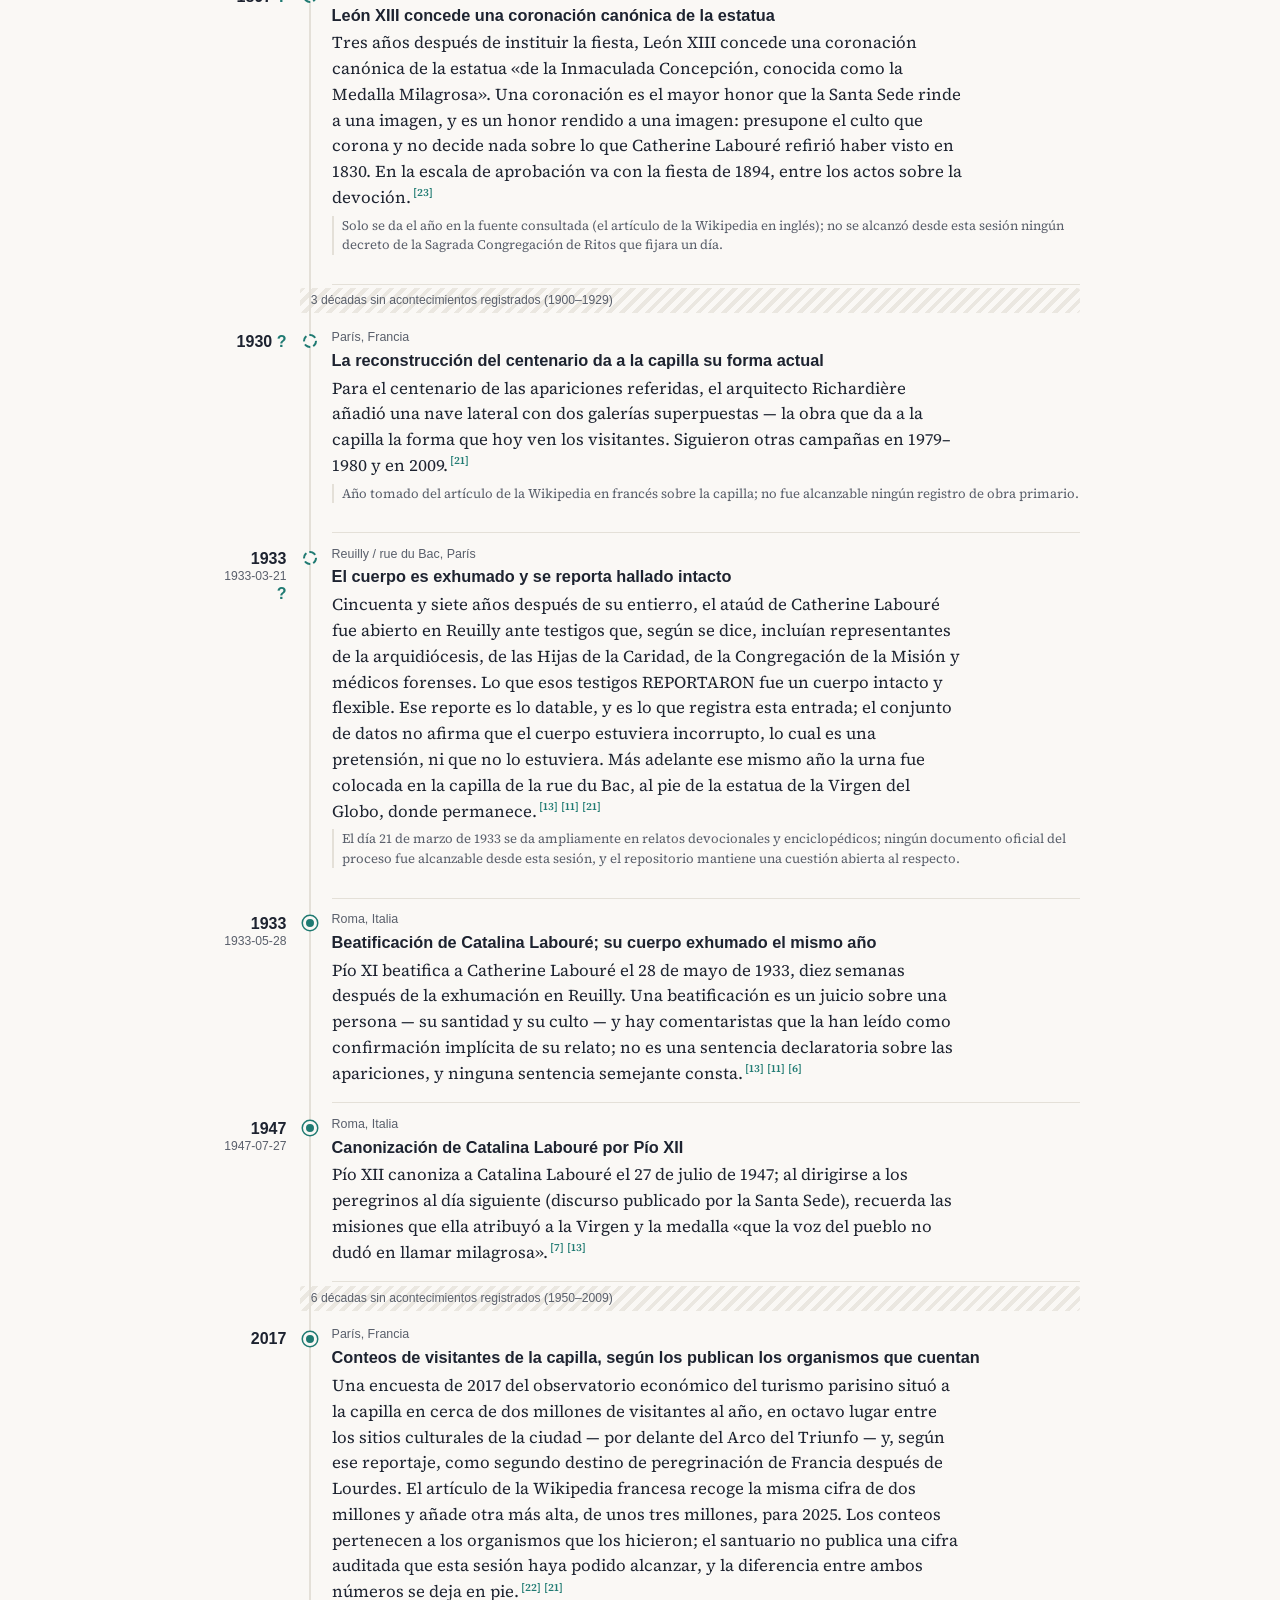
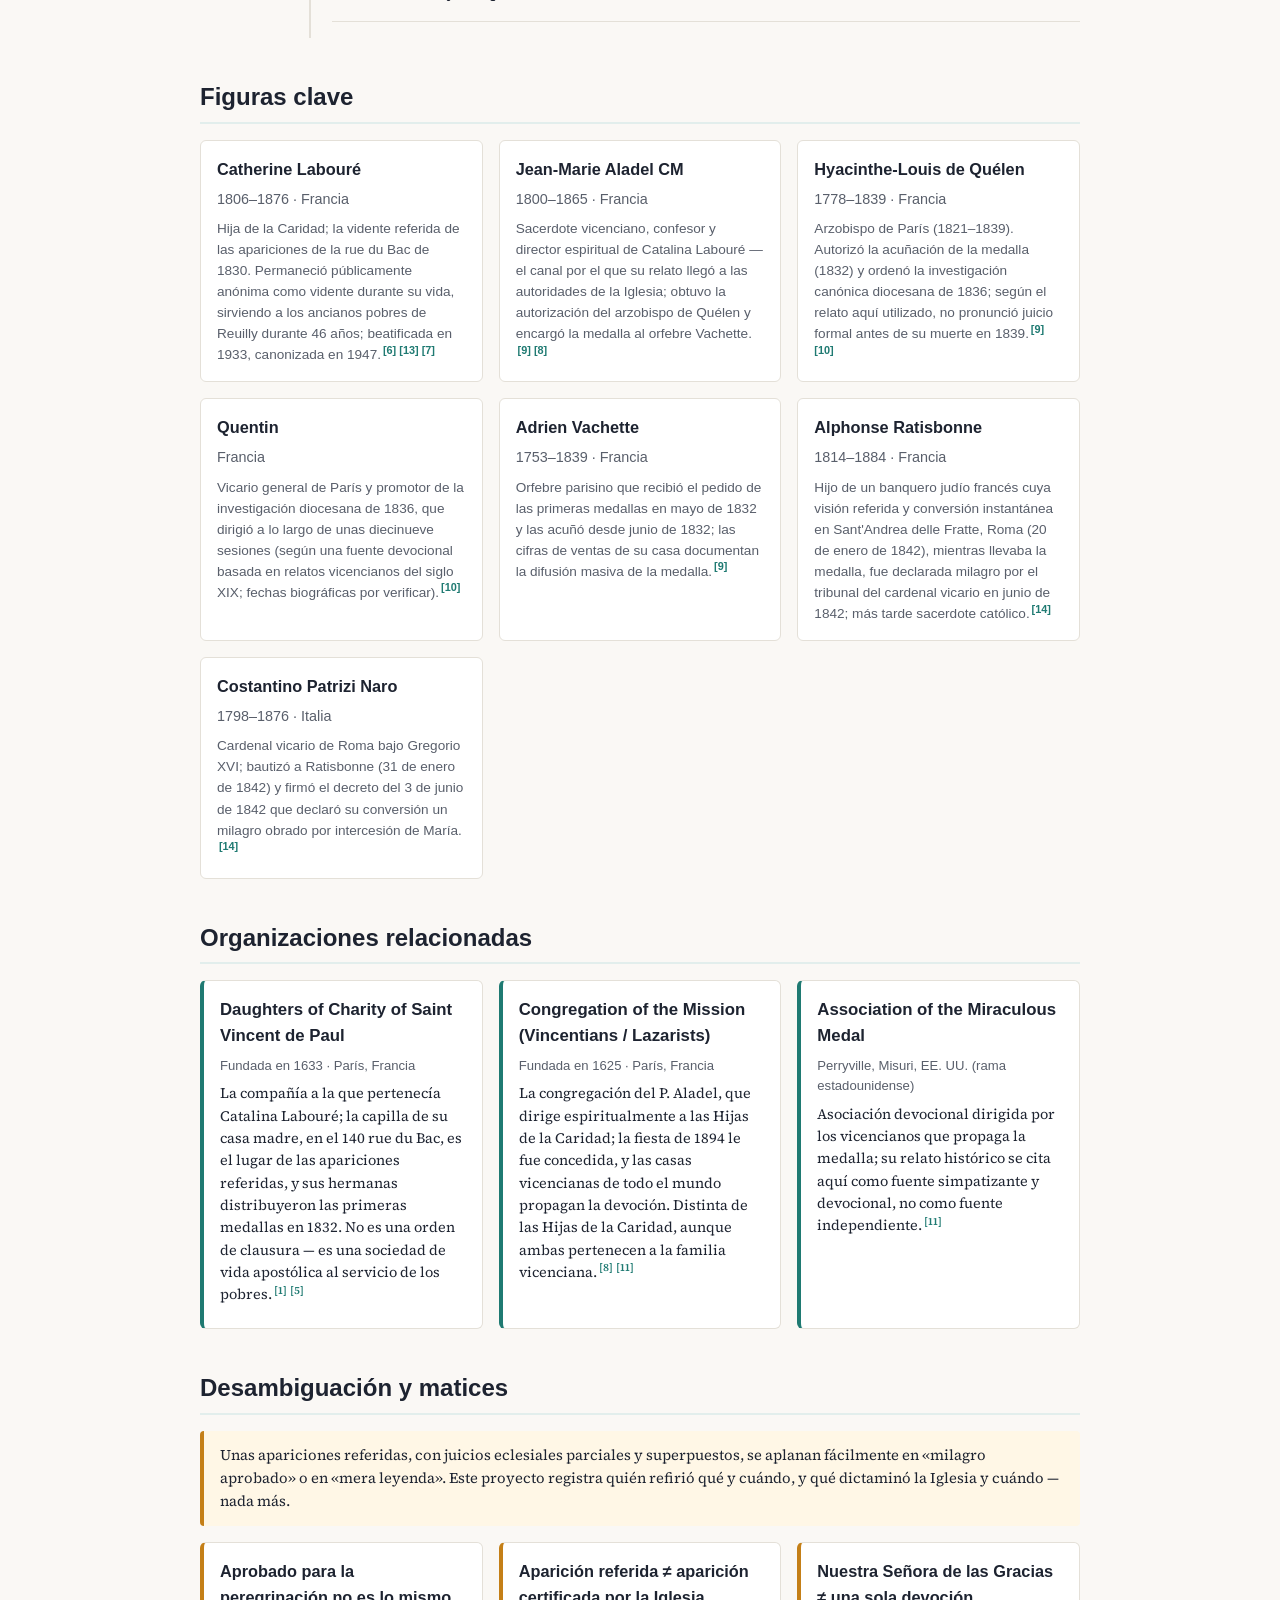
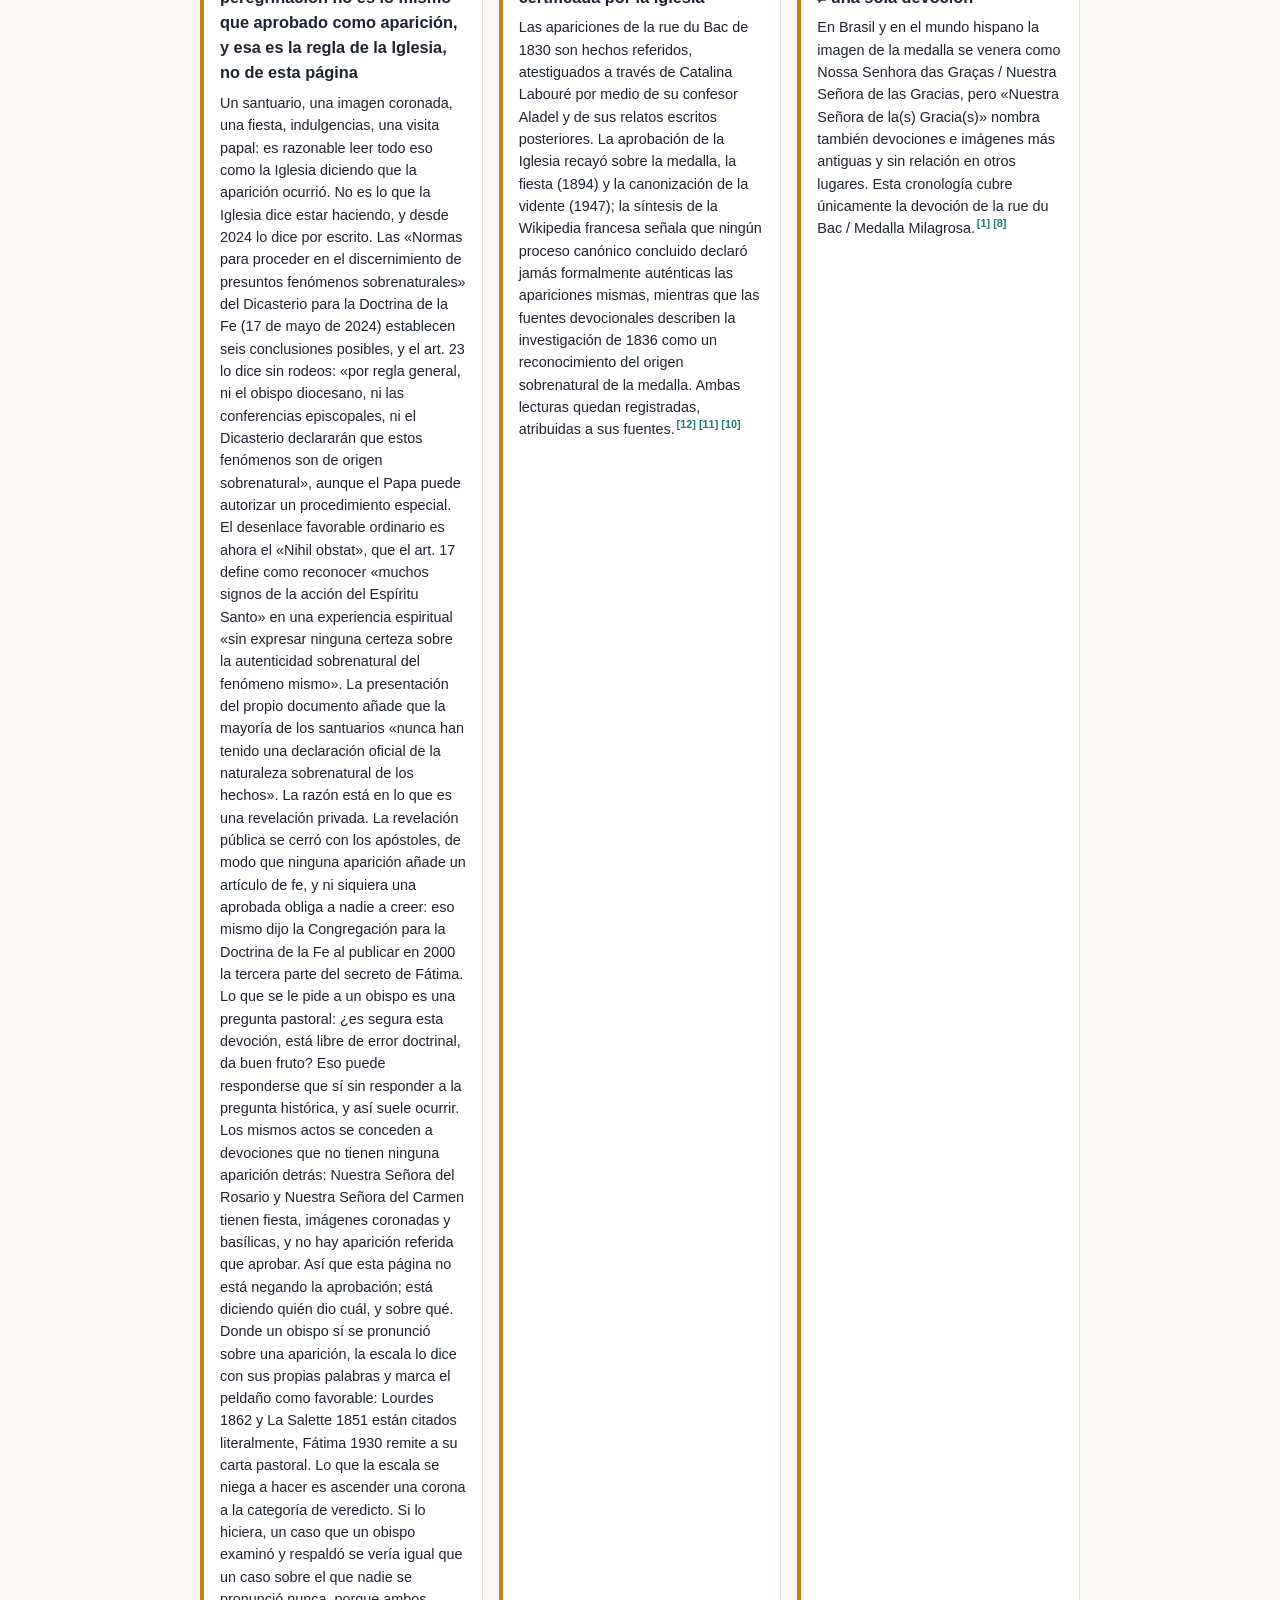
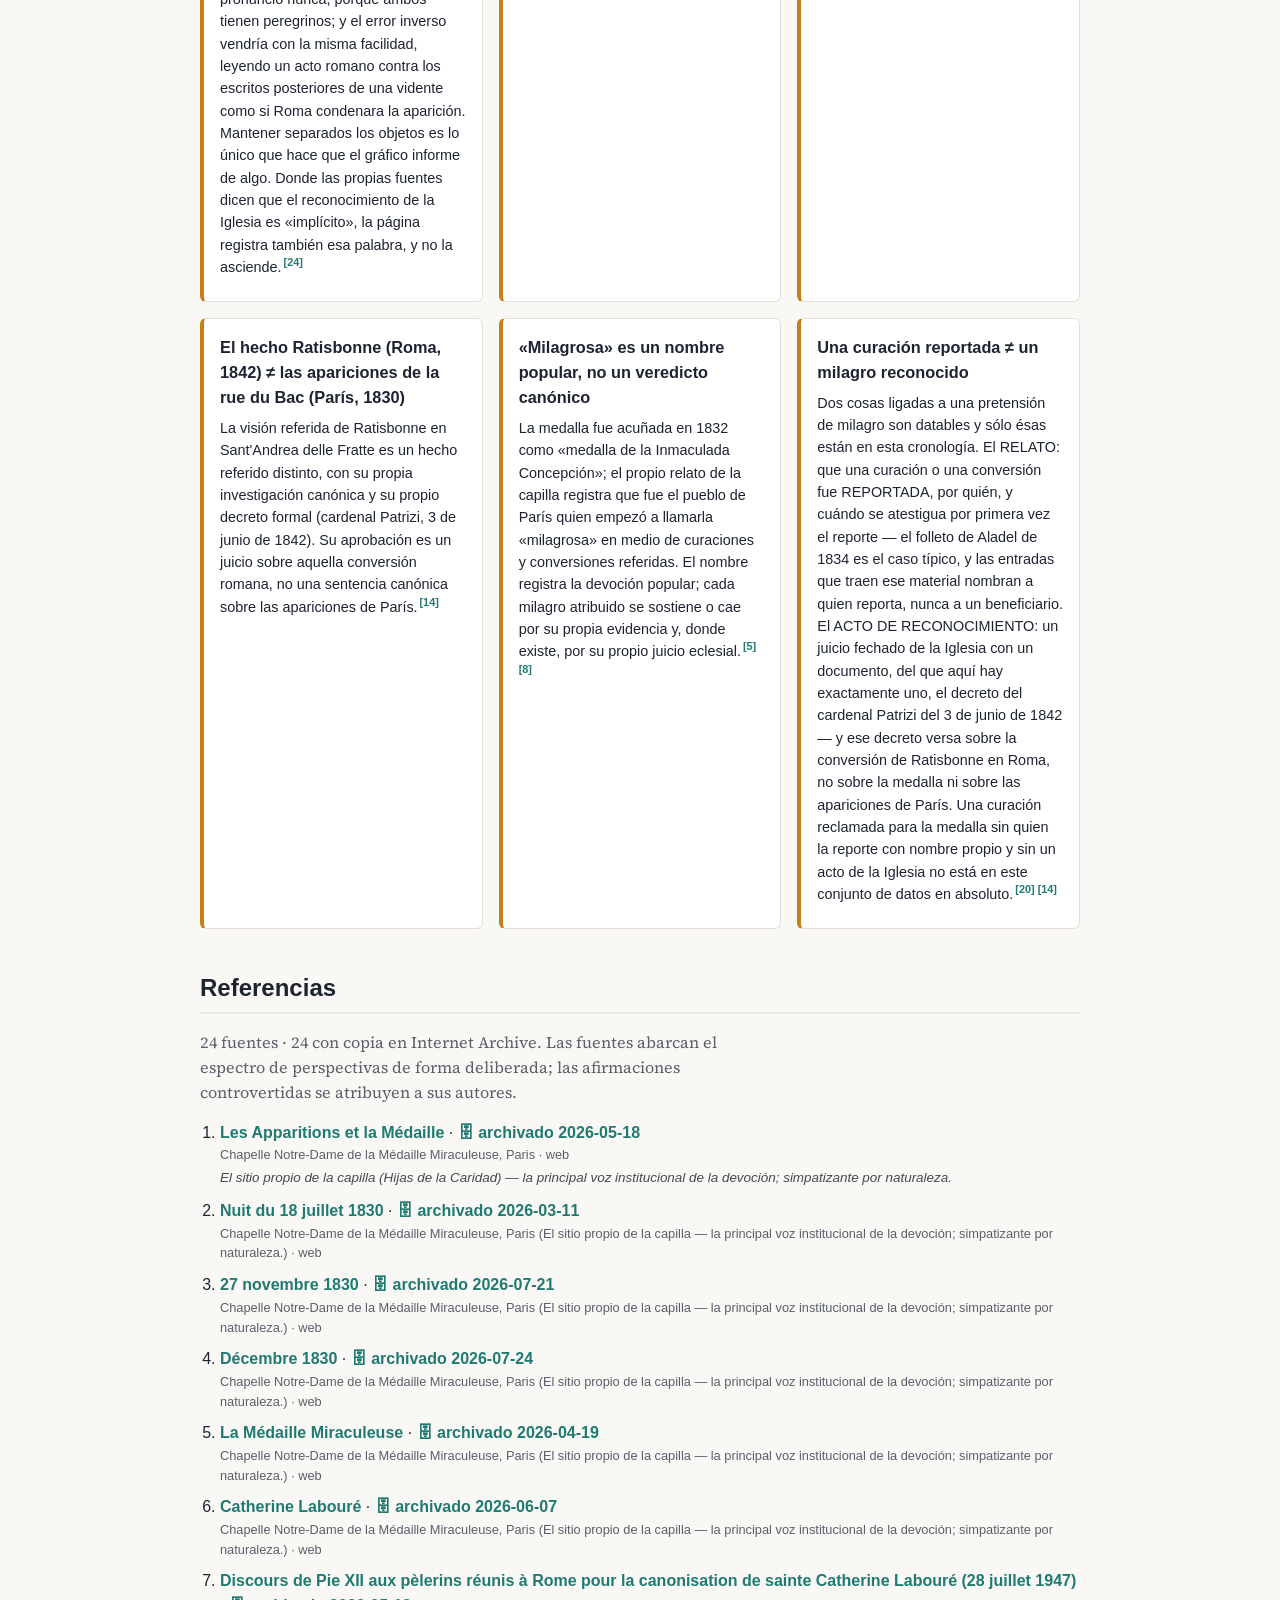
==== commit e978bbe6: "Adopt core#74/#118/#119/#120/#121/#123/#3: vocabulary, look, citations, disputed dates, shared tests" ====
--- a/docs/es/index.html
+++ b/docs/es/index.html
@@ -15,6 +15,7 @@
   </script>
   <link rel="stylesheet" href="../styles.css">
   <script src="../river.js" defer></script>
+  <script src="../cite.js" defer data-label="Referencia" data-all="Todas las referencias"></script>
   <link rel="canonical" href="https://cronologia.github.io/gracas/es/">
   <link rel="alternate" hreflang="en" href="https://cronologia.github.io/gracas/en/">
   <link rel="alternate" hreflang="es" href="https://cronologia.github.io/gracas/es/">
@@ -619,116 +620,116 @@
       espectro de perspectivas de forma deliberada; las afirmaciones controvertidas se atribuyen a sus autores.</p>
       <ol class="references">
         <li id="ref-1">
-          <a href="https://www.chapellenotredamedelamedaillemiraculeuse.com/apparitions-et-medaille/" rel="noopener noreferrer" target="_blank">Les Apparitions et la Médaille</a> · <a class="archive-link" href="https://web.archive.org/web/20260518055412/https://www.chapellenotredamedelamedaillemiraculeuse.com/apparitions-et-medaille/" rel="noopener noreferrer" target="_blank">🗄 archived 2026-05-18</a>
+          <a href="https://www.chapellenotredamedelamedaillemiraculeuse.com/apparitions-et-medaille/" rel="noopener noreferrer" target="_blank">Les Apparitions et la Médaille</a> · <a class="archive-link" href="https://web.archive.org/web/20260518055412/https://www.chapellenotredamedelamedaillemiraculeuse.com/apparitions-et-medaille/" rel="noopener noreferrer" target="_blank">🗄 archivado 2026-05-18</a>
           <span class="ref-meta">Chapelle Notre-Dame de la Médaille Miraculeuse, Paris · web</span>
           <span class="ref-note">El sitio propio de la capilla (Hijas de la Caridad) — la principal voz institucional de la devoción; simpatizante por naturaleza.</span>
         </li>
         <li id="ref-2">
-          <a href="https://www.chapellenotredamedelamedaillemiraculeuse.com/apparitions-et-medaille/nuit-du-18-juillet-1830/" rel="noopener noreferrer" target="_blank">Nuit du 18 juillet 1830</a> · <a class="archive-link" href="https://web.archive.org/web/20260311185026/https://www.chapellenotredamedelamedaillemiraculeuse.com/apparitions-et-medaille/nuit-du-18-juillet-1830/" rel="noopener noreferrer" target="_blank">🗄 archived 2026-03-11</a>
+          <a href="https://www.chapellenotredamedelamedaillemiraculeuse.com/apparitions-et-medaille/nuit-du-18-juillet-1830/" rel="noopener noreferrer" target="_blank">Nuit du 18 juillet 1830</a> · <a class="archive-link" href="https://web.archive.org/web/20260311185026/https://www.chapellenotredamedelamedaillemiraculeuse.com/apparitions-et-medaille/nuit-du-18-juillet-1830/" rel="noopener noreferrer" target="_blank">🗄 archivado 2026-03-11</a>
           <span class="ref-meta">Chapelle Notre-Dame de la Médaille Miraculeuse, Paris (El sitio propio de la capilla — la principal voz institucional de la devoción; simpatizante por naturaleza.) · web</span>
         </li>
         <li id="ref-3">
-          <a href="https://www.chapellenotredamedelamedaillemiraculeuse.com/apparitions-et-medaille/27-novembre-1830/" rel="noopener noreferrer" target="_blank">27 novembre 1830</a> · <a class="archive-link" href="https://web.archive.org/web/20260721041546/https://www.chapellenotredamedelamedaillemiraculeuse.com/apparitions-et-medaille/27-novembre-1830/" rel="noopener noreferrer" target="_blank">🗄 archived 2026-07-21</a>
+          <a href="https://www.chapellenotredamedelamedaillemiraculeuse.com/apparitions-et-medaille/27-novembre-1830/" rel="noopener noreferrer" target="_blank">27 novembre 1830</a> · <a class="archive-link" href="https://web.archive.org/web/20260721041546/https://www.chapellenotredamedelamedaillemiraculeuse.com/apparitions-et-medaille/27-novembre-1830/" rel="noopener noreferrer" target="_blank">🗄 archivado 2026-07-21</a>
           <span class="ref-meta">Chapelle Notre-Dame de la Médaille Miraculeuse, Paris (El sitio propio de la capilla — la principal voz institucional de la devoción; simpatizante por naturaleza.) · web</span>
         </li>
         <li id="ref-4">
-          <a href="https://www.chapellenotredamedelamedaillemiraculeuse.com/apparitions-et-medaille/decembre-1830/" rel="noopener noreferrer" target="_blank">Décembre 1830</a> · <a class="archive-link" href="https://web.archive.org/web/20260724171811/https://www.chapellenotredamedelamedaillemiraculeuse.com/apparitions-et-medaille/decembre-1830/" rel="noopener noreferrer" target="_blank">🗄 archived 2026-07-24</a>
+          <a href="https://www.chapellenotredamedelamedaillemiraculeuse.com/apparitions-et-medaille/decembre-1830/" rel="noopener noreferrer" target="_blank">Décembre 1830</a> · <a class="archive-link" href="https://web.archive.org/web/20260724171811/https://www.chapellenotredamedelamedaillemiraculeuse.com/apparitions-et-medaille/decembre-1830/" rel="noopener noreferrer" target="_blank">🗄 archivado 2026-07-24</a>
           <span class="ref-meta">Chapelle Notre-Dame de la Médaille Miraculeuse, Paris (El sitio propio de la capilla — la principal voz institucional de la devoción; simpatizante por naturaleza.) · web</span>
         </li>
         <li id="ref-5">
-          <a href="https://www.chapellenotredamedelamedaillemiraculeuse.com/apparitions-et-medaille/medaille-miraculeuse/" rel="noopener noreferrer" target="_blank">La Médaille Miraculeuse</a> · <a class="archive-link" href="https://web.archive.org/web/20260419075040/https://www.chapellenotredamedelamedaillemiraculeuse.com/apparitions-et-medaille/medaille-miraculeuse/" rel="noopener noreferrer" target="_blank">🗄 archived 2026-04-19</a>
+          <a href="https://www.chapellenotredamedelamedaillemiraculeuse.com/apparitions-et-medaille/medaille-miraculeuse/" rel="noopener noreferrer" target="_blank">La Médaille Miraculeuse</a> · <a class="archive-link" href="https://web.archive.org/web/20260419075040/https://www.chapellenotredamedelamedaillemiraculeuse.com/apparitions-et-medaille/medaille-miraculeuse/" rel="noopener noreferrer" target="_blank">🗄 archivado 2026-04-19</a>
           <span class="ref-meta">Chapelle Notre-Dame de la Médaille Miraculeuse, Paris (El sitio propio de la capilla — la principal voz institucional de la devoción; simpatizante por naturaleza.) · web</span>
         </li>
         <li id="ref-6">
-          <a href="https://www.chapellenotredamedelamedaillemiraculeuse.com/histoire-dune-famille/catherine-laboure/" rel="noopener noreferrer" target="_blank">Catherine Labouré</a> · <a class="archive-link" href="https://web.archive.org/web/20260607073721/https://www.chapellenotredamedelamedaillemiraculeuse.com/histoire-dune-famille/catherine-laboure/" rel="noopener noreferrer" target="_blank">🗄 archived 2026-06-07</a>
+          <a href="https://www.chapellenotredamedelamedaillemiraculeuse.com/histoire-dune-famille/catherine-laboure/" rel="noopener noreferrer" target="_blank">Catherine Labouré</a> · <a class="archive-link" href="https://web.archive.org/web/20260607073721/https://www.chapellenotredamedelamedaillemiraculeuse.com/histoire-dune-famille/catherine-laboure/" rel="noopener noreferrer" target="_blank">🗄 archivado 2026-06-07</a>
           <span class="ref-meta">Chapelle Notre-Dame de la Médaille Miraculeuse, Paris (El sitio propio de la capilla — la principal voz institucional de la devoción; simpatizante por naturaleza.) · web</span>
         </li>
         <li id="ref-7">
-          <a href="https://www.vatican.va/content/pius-xii/fr/speeches/1947/documents/hf_p-xii_spe_19470728_beata-caterina-laboure.html" rel="noopener noreferrer" target="_blank">Discours de Pie XII aux pèlerins réunis à Rome pour la canonisation de sainte Catherine Labouré (28 juillet 1947)</a> · <a class="archive-link" href="https://web.archive.org/web/20260518011905/https://www.vatican.va/content/pius-xii/fr/speeches/1947/documents/hf_p-xii_spe_19470728_beata-caterina-laboure.html" rel="noopener noreferrer" target="_blank">🗄 archived 2026-05-18</a>
+          <a href="https://www.vatican.va/content/pius-xii/fr/speeches/1947/documents/hf_p-xii_spe_19470728_beata-caterina-laboure.html" rel="noopener noreferrer" target="_blank">Discours de Pie XII aux pèlerins réunis à Rome pour la canonisation de sainte Catherine Labouré (28 juillet 1947)</a> · <a class="archive-link" href="https://web.archive.org/web/20260518011905/https://www.vatican.va/content/pius-xii/fr/speeches/1947/documents/hf_p-xii_spe_19470728_beata-caterina-laboure.html" rel="noopener noreferrer" target="_blank">🗄 archivado 2026-05-18</a>
           <span class="ref-meta">Holy See (vatican.va) (Discurso papal del día siguiente a la canonización del 27 de julio de 1947 — fuente primaria de la Santa Sede.) · oficial</span>
         </li>
         <li id="ref-8">
-          <a href="https://www.newadvent.org/cathen/10115a.htm" rel="noopener noreferrer" target="_blank">Miraculous Medal — The Catholic Encyclopedia (1911)</a> · <a class="archive-link" href="https://web.archive.org/web/20260616205553/https://www.newadvent.org/cathen/10115a.htm" rel="noopener noreferrer" target="_blank">🗄 archived 2026-06-16</a>
+          <a href="https://www.newadvent.org/cathen/10115a.htm" rel="noopener noreferrer" target="_blank">Miraculous Medal — The Catholic Encyclopedia (1911)</a> · <a class="archive-link" href="https://web.archive.org/web/20260616205553/https://www.newadvent.org/cathen/10115a.htm" rel="noopener noreferrer" target="_blank">🗄 archivado 2026-06-16</a>
           <span class="ref-meta">Robert Appleton Company / New Advent · enciclopedia</span>
           <span class="ref-note">Obra de referencia católica casi contemporánea (1911) — perspectiva confesional, útil para las fechas de la acuñación (30 de junio de 1832) y de la fiesta de 1894.</span>
         </li>
         <li id="ref-9">
-          <a href="https://www.19thc-artworldwide.org/summer12/joyce-polistena-the-image-of-mary-of-the-miraculous-medal" rel="noopener noreferrer" target="_blank">Joyce C. Polistena, &#39;The Image of Mary of the Miraculous Medal: A Valiant Woman&#39;, Nineteenth-Century Art Worldwide 11:2 (2012)</a> · <a class="archive-link" href="https://web.archive.org/web/20250611025511/https://19thc-artworldwide.org/summer12/joyce-polistena-the-image-of-mary-of-the-miraculous-medal" rel="noopener noreferrer" target="_blank">🗄 archived 2025-06-11</a>
+          <a href="https://www.19thc-artworldwide.org/summer12/joyce-polistena-the-image-of-mary-of-the-miraculous-medal" rel="noopener noreferrer" target="_blank">Joyce C. Polistena, &#39;The Image of Mary of the Miraculous Medal: A Valiant Woman&#39;, Nineteenth-Century Art Worldwide 11:2 (2012)</a> · <a class="archive-link" href="https://web.archive.org/web/20250611025511/https://19thc-artworldwide.org/summer12/joyce-polistena-the-image-of-mary-of-the-miraculous-medal" rel="noopener noreferrer" target="_blank">🗄 archivado 2025-06-11</a>
           <span class="ref-meta">Nineteenth-Century Art Worldwide · académico</span>
           <span class="ref-note">Estudio académico independiente en una revista arbitrada de cultura visual del siglo XIX — fuente para Vachette, el pedido de 20.000 de mayo de 1832 y las cifras de producción.</span>
         </li>
         <li id="ref-10">
-          <a href="https://www.kofpb.org/2023/11/27/the-miraculous-medal-a-short-catechism/" rel="noopener noreferrer" target="_blank">The Miraculous Medal — A Short Catechism</a> · <a class="archive-link" href="https://web.archive.org/web/20251003231218/https://www.kofpb.org/2023/11/27/the-miraculous-medal-a-short-catechism/" rel="noopener noreferrer" target="_blank">🗄 archived 2025-10-03</a>
+          <a href="https://www.kofpb.org/2023/11/27/the-miraculous-medal-a-short-catechism/" rel="noopener noreferrer" target="_blank">The Miraculous Medal — A Short Catechism</a> · <a class="archive-link" href="https://web.archive.org/web/20251003231218/https://www.kofpb.org/2023/11/27/the-miraculous-medal-a-short-catechism/" rel="noopener noreferrer" target="_blank">🗄 archivado 2025-10-03</a>
           <span class="ref-meta">Knights of Columbus council site · web</span>
           <span class="ref-note">Catecismo devocional que reproduce detalles de relatos vicencianos del siglo XIX (fecha de apertura de la investigación de 1836, sesiones, clases de pruebas y la ausencia de un juicio pronunciado) — perspectiva simpatizante; verificación en archivos pendiente.</span>
         </li>
         <li id="ref-11">
-          <a href="https://amm.org/about-us/story-miraculous-medal/" rel="noopener noreferrer" target="_blank">Story of the Miraculous Medal</a> · <a class="archive-link" href="https://web.archive.org/web/20260725203220/https://amm.org/about-us/story-miraculous-medal/" rel="noopener noreferrer" target="_blank">🗄 archived 2026-07-25</a>
+          <a href="https://amm.org/about-us/story-miraculous-medal/" rel="noopener noreferrer" target="_blank">Story of the Miraculous Medal</a> · <a class="archive-link" href="https://web.archive.org/web/20260725203220/https://amm.org/about-us/story-miraculous-medal/" rel="noopener noreferrer" target="_blank">🗄 archivado 2026-07-25</a>
           <span class="ref-meta">Association of the Miraculous Medal · web</span>
           <span class="ref-note">Una asociación vicentina de los Estados Unidos; su propio relato devocional de la medalla — perspectiva simpatizante; afirma que la investigación de 1836 «declaró la medalla de origen sobrenatural».</span>
         </li>
         <li id="ref-12">
-          <a href="https://fr.wikipedia.org/wiki/Apparitions_mariales_de_la_rue_du_Bac" rel="noopener noreferrer" target="_blank">Apparitions mariales de la rue du Bac — Wikipédia (fr)</a> · <a class="archive-link" href="https://web.archive.org/web/20260311062452/https://fr.wikipedia.org/wiki/Apparitions_mariales_de_la_rue_du_Bac" rel="noopener noreferrer" target="_blank">🗄 archived 2026-03-11</a>
+          <a href="https://fr.wikipedia.org/wiki/Apparitions_mariales_de_la_rue_du_Bac" rel="noopener noreferrer" target="_blank">Apparitions mariales de la rue du Bac — Wikipédia (fr)</a> · <a class="archive-link" href="https://web.archive.org/web/20260311062452/https://fr.wikipedia.org/wiki/Apparitions_mariales_de_la_rue_du_Bac" rel="noopener noreferrer" target="_blank">🗄 archivado 2026-03-11</a>
           <span class="ref-meta">Wikipedia (French) · enciclopedia</span>
           <span class="ref-note">Síntesis terciaria — usada para la cadena de atestación y para la observación de que ningún proceso canónico concluido declaró auténticas las apariciones; las afirmaciones deben rastrearse en la bibliografía que cita.</span>
         </li>
         <li id="ref-13">
-          <a href="https://en.wikipedia.org/wiki/Catherine_Labour%C3%A9" rel="noopener noreferrer" target="_blank">Catherine Labouré — Wikipedia (en)</a> · <a class="archive-link" href="https://web.archive.org/web/20260628192721/https://en.wikipedia.org/wiki/Catherine_Labour%C3%A9" rel="noopener noreferrer" target="_blank">🗄 archived 2026-06-28</a>
+          <a href="https://en.wikipedia.org/wiki/Catherine_Labour%C3%A9" rel="noopener noreferrer" target="_blank">Catherine Labouré — Wikipedia (en)</a> · <a class="archive-link" href="https://web.archive.org/web/20260628192721/https://en.wikipedia.org/wiki/Catherine_Labour%C3%A9" rel="noopener noreferrer" target="_blank">🗄 archivado 2026-06-28</a>
           <span class="ref-meta">Wikipedia (English) · enciclopedia</span>
           <span class="ref-note">Síntesis terciaria — usada para la beatificación (28 de mayo de 1933, Pío XI), la canonización (27 de julio de 1947, Pío XII) y la exhumación de 1933.</span>
         </li>
         <li id="ref-14">
-          <a href="http://www.miraclehunter.com/marian_apparitions/approved_apparitions/rome1842/index.html" rel="noopener noreferrer" target="_blank">Alphonse Ratisbonne — Rome, Italy (1842)</a> · <a class="archive-link" href="https://web.archive.org/web/20260609094116/http://miraclehunter.com/marian_apparitions/approved_apparitions/rome1842/index.html" rel="noopener noreferrer" target="_blank">🗄 archived 2026-06-09</a>
+          <a href="http://www.miraclehunter.com/marian_apparitions/approved_apparitions/rome1842/index.html" rel="noopener noreferrer" target="_blank">Alphonse Ratisbonne — Rome, Italy (1842)</a> · <a class="archive-link" href="https://web.archive.org/web/20260609094116/http://miraclehunter.com/marian_apparitions/approved_apparitions/rome1842/index.html" rel="noopener noreferrer" target="_blank">🗄 archivado 2026-06-09</a>
           <span class="ref-meta">The Miracle Hunter (Michael O&#39;Neill) · base de datos</span>
           <span class="ref-note">Catálogo de presuntas apariciones marianas y de sus estados canónicos — referencia de tendencia devocional; fuente para el decreto Patrizi del 3 de junio de 1842.</span>
         </li>
         <li id="ref-15">
-          <a href="https://congregatiomissionis.org/en/the-translation-of-the-relics-of-saint-vincent-de-paul/" rel="noopener noreferrer" target="_blank">The Translation of the Relics of Saint Vincent de Paul</a> · <a class="archive-link" href="https://web.archive.org/web/20260207171634/https://congregatiomissionis.org/en/the-translation-of-the-relics-of-saint-vincent-de-paul/" rel="noopener noreferrer" target="_blank">🗄 archived 2026-02-07</a>
+          <a href="https://congregatiomissionis.org/en/the-translation-of-the-relics-of-saint-vincent-de-paul/" rel="noopener noreferrer" target="_blank">The Translation of the Relics of Saint Vincent de Paul</a> · <a class="archive-link" href="https://web.archive.org/web/20260207171634/https://congregatiomissionis.org/en/the-translation-of-the-relics-of-saint-vincent-de-paul/" rel="noopener noreferrer" target="_blank">🗄 archivado 2026-02-07</a>
           <span class="ref-meta">Congregatio Missionis (Congregation of the Mission), Rome · web</span>
           <span class="ref-note">Sitio oficial de los propios vicentinos — fuente institucional interna, usada para la fecha y la forma de la procesión del 25 de abril de 1830 y para ver cómo la congregación misma narra su recuperación tras la supresión revolucionaria.</span>
         </li>
         <li id="ref-16">
-          <a href="https://www.britannica.com/event/July-Revolution" rel="noopener noreferrer" target="_blank">July Revolution (French history)</a> · <a class="archive-link" href="https://web.archive.org/web/20260806033444/https://www.britannica.com/event/July-Revolution" rel="noopener noreferrer" target="_blank">🗄 archived 2026-08-06</a>
+          <a href="https://www.britannica.com/event/July-Revolution" rel="noopener noreferrer" target="_blank">July Revolution (French history)</a> · <a class="archive-link" href="https://web.archive.org/web/20260806033444/https://www.britannica.com/event/July-Revolution" rel="noopener noreferrer" target="_blank">🗄 archivado 2026-08-06</a>
           <span class="ref-meta">Encyclopaedia Britannica · enciclopedia</span>
           <span class="ref-note">Obra de referencia general, citada sólo para fechar las ordenanzas del 26 de julio de 1830, los tres días de combates y el cambio de régimen — el clima político de los meses que median entre las apariciones referidas.</span>
         </li>
         <li id="ref-17">
-          <a href="https://www.persee.fr/doc/rhef_0300-9505_1964_num_50_147_1733" rel="noopener noreferrer" target="_blank">La dévastation de Notre-Dame et de l&#39;archevêché de Paris en février 1831</a> · <a class="archive-link" href="https://web.archive.org/web/20260107190910/https://www.persee.fr/doc/rhef_0300-9505_1964_num_50_147_1733" rel="noopener noreferrer" target="_blank">🗄 archived 2026-01-07</a>
+          <a href="https://www.persee.fr/doc/rhef_0300-9505_1964_num_50_147_1733" rel="noopener noreferrer" target="_blank">La dévastation de Notre-Dame et de l&#39;archevêché de Paris en février 1831</a> · <a class="archive-link" href="https://web.archive.org/web/20260107190910/https://www.persee.fr/doc/rhef_0300-9505_1964_num_50_147_1733" rel="noopener noreferrer" target="_blank">🗄 archivado 2026-01-07</a>
           <span class="ref-meta">Roger Limouzin-Lamothe, Revue d&#39;histoire de l&#39;Église de France 50/147 (1964), pp. 125–134 · académico</span>
           <span class="ref-note">Artículo con arbitraje en la revista francesa de referencia en historia eclesiástica, de acceso abierto en Persée — usado para los dos saqueos del arzobispado, el 29 de julio de 1830 y el 14–15 de febrero de 1831.</span>
         </li>
         <li id="ref-18">
-          <a href="https://www.enap.justice.fr/histoire/lepidemie-de-cholera-paris-en-1832" rel="noopener noreferrer" target="_blank">L&#39;épidémie de choléra à Paris en 1832</a> · <a class="archive-link" href="https://web.archive.org/web/20260810080625/https://www.enap.justice.fr/histoire/lepidemie-de-cholera-paris-en-1832" rel="noopener noreferrer" target="_blank">🗄 archived 2026-08-10</a>
+          <a href="https://www.enap.justice.fr/histoire/lepidemie-de-cholera-paris-en-1832" rel="noopener noreferrer" target="_blank">L&#39;épidémie de choléra à Paris en 1832</a> · <a class="archive-link" href="https://web.archive.org/web/20260810080625/https://www.enap.justice.fr/histoire/lepidemie-de-cholera-paris-en-1832" rel="noopener noreferrer" target="_blank">🗄 archivado 2026-08-10</a>
           <span class="ref-meta">École nationale d&#39;administration pénitentiaire (ENAP), France · académico</span>
           <span class="ref-note">Colección patrimonial de una institución pública francesa, que presenta la epidemia a través de los boletines diarios de la Gazette des tribunaux desde el 30 de marzo de 1832 — usada para las fechas de la epidemia y para la cifra oficial de muertos, que otras fuentes redondean de otro modo.</span>
         </li>
         <li id="ref-19">
-          <a href="https://fr.wikipedia.org/wiki/M%C3%A9daille_miraculeuse" rel="noopener noreferrer" target="_blank">Médaille miraculeuse</a> · <a class="archive-link" href="https://web.archive.org/web/20260102110349/https://fr.wikipedia.org/wiki/M%C3%A9daille_miraculeuse" rel="noopener noreferrer" target="_blank">🗄 archived 2026-01-02</a>
+          <a href="https://fr.wikipedia.org/wiki/M%C3%A9daille_miraculeuse" rel="noopener noreferrer" target="_blank">Médaille miraculeuse</a> · <a class="archive-link" href="https://web.archive.org/web/20260102110349/https://fr.wikipedia.org/wiki/M%C3%A9daille_miraculeuse" rel="noopener noreferrer" target="_blank">🗄 archivado 2026-01-02</a>
           <span class="ref-meta">Wikipédia (fr) · enciclopedia</span>
           <span class="ref-note">Fuente terciaria, usada de manera provisional para las cifras de difusión, que ella misma atribuye al historiador Yves Chiron (2007) — la cadena de atribución se registra en vez de colapsarla, y el libro de Chiron no fue leído desde esta sesión.</span>
         </li>
         <li id="ref-20">
-          <a href="https://books.google.com/books/about/Notice_historique_sur_l_origine_et_les_e.html?id=My9b_0jvs_MC" rel="noopener noreferrer" target="_blank">Notice historique sur l&#39;origine et les effets de la nouvelle médaille … généralement connue sous le nom de Médaille miraculeuse (par M***, prêtre de la Congrégation de la Mission de St-Lazare)</a> · <a class="archive-link" href="https://web.archive.org/web/20260810080713/https://books.google.com/books/about/Notice_historique_sur_l_origine_et_les_e.html?id=My9b_0jvs_MC" rel="noopener noreferrer" target="_blank">🗄 archived 2026-08-10</a>
+          <a href="https://books.google.com/books/about/Notice_historique_sur_l_origine_et_les_e.html?id=My9b_0jvs_MC" rel="noopener noreferrer" target="_blank">Notice historique sur l&#39;origine et les effets de la nouvelle médaille … généralement connue sous le nom de Médaille miraculeuse (par M***, prêtre de la Congrégation de la Mission de St-Lazare)</a> · <a class="archive-link" href="https://web.archive.org/web/20260810080713/https://books.google.com/books/about/Notice_historique_sur_l_origine_et_les_e.html?id=My9b_0jvs_MC" rel="noopener noreferrer" target="_blank">🗄 archivado 2026-08-10</a>
           <span class="ref-meta">Jean-Marie Aladel CM / Google Books catalogue record · libro</span>
           <span class="ref-note">Documento primario: el folleto anónimo del propio confesor, la primera recopilación impresa de las gracias referidas tras la medalla, y un documento partidario por definición. La ficha de catálogo alcanzada aquí corresponde a la cuarta edición (1835); la primera apareció en agosto de 1834. Citado por el hecho, la fecha y la autoría de la publicación.</span>
         </li>
         <li id="ref-21">
-          <a href="https://fr.wikipedia.org/wiki/Chapelle_Notre-Dame-de-la-M%C3%A9daille-Miraculeuse_de_Paris" rel="noopener noreferrer" target="_blank">Chapelle Notre-Dame-de-la-Médaille-Miraculeuse de Paris</a> · <a class="archive-link" href="https://web.archive.org/web/20251106161557/https://fr.wikipedia.org/wiki/Chapelle_Notre-Dame-de-la-M%C3%A9daille-Miraculeuse_de_Paris" rel="noopener noreferrer" target="_blank">🗄 archived 2025-11-06</a>
+          <a href="https://fr.wikipedia.org/wiki/Chapelle_Notre-Dame-de-la-M%C3%A9daille-Miraculeuse_de_Paris" rel="noopener noreferrer" target="_blank">Chapelle Notre-Dame-de-la-Médaille-Miraculeuse de Paris</a> · <a class="archive-link" href="https://web.archive.org/web/20251106161557/https://fr.wikipedia.org/wiki/Chapelle_Notre-Dame-de-la-M%C3%A9daille-Miraculeuse_de_Paris" rel="noopener noreferrer" target="_blank">🗄 archivado 2025-11-06</a>
           <span class="ref-meta">Wikipédia (fr) · enciclopedia</span>
           <span class="ref-note">Fuente terciaria, usada de manera provisional para la historia constructiva de la capilla — consagración en 1815, ampliaciones de 1849 y 1930, colocación de la urna en 1933 — y para una de las cifras de asistencia que circulan.</span>
         </li>
         <li id="ref-22">
-          <a href="https://fr.aleteia.org/2018/11/27/plus-que-larc-de-triomphe-cette-chapelle-attire-des-visiteurs-venus-du-monde-entier/" rel="noopener noreferrer" target="_blank">Paris : cette chapelle attire deux millions de visiteurs chaque année</a> · <a class="archive-link" href="https://web.archive.org/web/20251114062637/https://fr.aleteia.org/2018/11/27/plus-que-larc-de-triomphe-cette-chapelle-attire-des-visiteurs-venus-du-monde-entier/" rel="noopener noreferrer" target="_blank">🗄 archived 2025-11-14</a>
+          <a href="https://fr.aleteia.org/2018/11/27/plus-que-larc-de-triomphe-cette-chapelle-attire-des-visiteurs-venus-du-monde-entier/" rel="noopener noreferrer" target="_blank">Paris : cette chapelle attire deux millions de visiteurs chaque année</a> · <a class="archive-link" href="https://web.archive.org/web/20251114062637/https://fr.aleteia.org/2018/11/27/plus-que-larc-de-triomphe-cette-chapelle-attire-des-visiteurs-venus-du-monde-entier/" rel="noopener noreferrer" target="_blank">🗄 archivado 2025-11-14</a>
           <span class="ref-meta">Aleteia — édition française · prensa</span>
           <span class="ref-note">Revista católica en línea — devocional en su enfoque, citada sólo porque nombra al organismo detrás del número: la cifra que reporta proviene de una encuesta de 2017 del observatorio económico del turismo parisino, y el conteo se atribuye ahí y no al santuario.</span>
         </li>
         <li id="ref-23">
-          <a href="https://en.wikipedia.org/wiki/Miraculous_Medal" rel="noopener noreferrer" target="_blank">Miraculous Medal</a> · <a class="archive-link" href="https://web.archive.org/web/20260805214229/https://en.wikipedia.org/wiki/Miraculous_Medal" rel="noopener noreferrer" target="_blank">🗄 archived 2026-08-05</a>
+          <a href="https://en.wikipedia.org/wiki/Miraculous_Medal" rel="noopener noreferrer" target="_blank">Miraculous Medal</a> · <a class="archive-link" href="https://web.archive.org/web/20260805214229/https://en.wikipedia.org/wiki/Miraculous_Medal" rel="noopener noreferrer" target="_blank">🗄 archivado 2026-08-05</a>
           <span class="ref-meta">Wikipedia (English) · enciclopedia</span>
           <span class="ref-note">Fuente terciaria de edición colectiva, citada por dos cosas que el artículo francés no trae: las dos conclusiones que atribuye a la indagación de 1836 —que la medalla era de origen sobrenatural y que las maravillas obradas por ella eran genuinas— y la concesión por León XIII de una coronación canónica en 1897. La primera contradice de plano el relato decimonónico detallado que este conjunto de datos también cita, según el cual no siguió juicio alguno; la contradicción queda registrada en el peldaño, no resuelta. Cabe notar que el artículo en ningún punto dice que las apariciones fueran aprobadas.</span>
         </li>
         <li id="ref-24">
-          <a href="https://www.vatican.va/roman_curia/congregations/cfaith/documents/rc_ddf_doc_20240517_norme-fenomeni-soprannaturali_en.html" rel="noopener noreferrer" target="_blank">Norms for Proceeding in the Discernment of Alleged Supernatural Phenomena (17 May 2024)</a> · <a class="archive-link" href="https://web.archive.org/web/20260724130748/https://www.vatican.va/roman_curia/congregations/cfaith/documents/rc_ddf_doc_20240517_norme-fenomeni-soprannaturali_en.html" rel="noopener noreferrer" target="_blank">🗄 archived 2026-07-24</a>
+          <a href="https://www.vatican.va/roman_curia/congregations/cfaith/documents/rc_ddf_doc_20240517_norme-fenomeni-soprannaturali_en.html" rel="noopener noreferrer" target="_blank">Norms for Proceeding in the Discernment of Alleged Supernatural Phenomena (17 May 2024)</a> · <a class="archive-link" href="https://web.archive.org/web/20260724130748/https://www.vatican.va/roman_curia/congregations/cfaith/documents/rc_ddf_doc_20240517_norme-fenomeni-soprannaturali_en.html" rel="noopener noreferrer" target="_blank">🗄 archivado 2026-07-24</a>
           <span class="ref-meta">Dicastery for the Doctrine of the Faith, Holy See · oficial</span>
           <span class="ref-note">El procedimiento vigente de la Iglesia para juzgar apariciones referidas, en vigor desde el 19 de mayo de 2024; su art. 27 sustituye por entero las normas del 25 de febrero de 1978. Leído íntegramente para este conjunto de datos. Se cita por la regla que enuncia y no por nada que decida sobre este caso: no se aplica retroactivamente, y ningún caso de esta cronología fue juzgado con arreglo a él.</span>
         </li>
--- a/docs/styles.css
+++ b/docs/styles.css
@@ -2,7 +2,7 @@
   --bg: #faf8f5;
   --surface: #ffffff;
   --ink: #1d2330;
-  --muted: #6b7280;
+  --muted: #595f6b;
   --accent: #1f7a72;
   --accent-dark: #14524c;
   --accent-soft: #e0f1ef;
@@ -296,7 +296,7 @@
 .lang-switch { float: right; display: flex; gap: .35rem; align-items: center; font-size: .8rem; font-weight: 700; }
 .lang-switch a { color: var(--muted); text-decoration: none; padding: .1rem .3rem; border-radius: 3px; }
 .lang-switch a:hover { color: var(--accent); background: var(--accent-soft); }
-.lang-switch .lang-current { color: var(--accent); background: var(--accent-soft); padding: .1rem .3rem; border-radius: 3px; }
+.lang-switch .lang-current { color: var(--accent-dark); background: var(--accent-soft); padding: .1rem .3rem; border-radius: 3px; }
 
 /* Machine-translation disclaimer (non-English pages) */
 .i18n-disclaimer {
@@ -415,8 +415,8 @@
 /* Four steps of intensity — always alongside the printed number, never instead. */
 .sw-i1 { background: color-mix(in srgb, var(--accent) 12%, transparent); }
 .sw-i2 { background: color-mix(in srgb, var(--accent) 28%, transparent); }
-.sw-i3 { background: color-mix(in srgb, var(--accent) 46%, transparent); }
-.sw-i4 { background: color-mix(in srgb, var(--accent) 64%, transparent); }
+.sw-i3 { background: var(--accent); }
+.sw-i4 { background: var(--accent-dark); }
 .sw-i3 a, .sw-i4 a { color: #fff; }
 .sw-zero { background: transparent; }
 .sw-zero::after { content: '·'; color: var(--muted); }
@@ -562,9 +562,9 @@
 .rv-l0 { --c: var(--accent); }
 .rv-lanes .rv-l0 { --c: #4338a0; }
 .rv-l1 { --c: #13776d; }
-.rv-l2 { --c: #a8620f; }
+.rv-l2 { --c: #9d5c0e; }
 .rv-l3 { --c: #b0306a; }
-.rv-l4 { --c: #2f7fb5; }
+.rv-l4 { --c: #2a72a2; }
 .rv-l5 { --c: #5e7a1a; }
 .rv-l6 { --c: #8a5a44; }
 .rv-l7 { --c: #555f6d; }
@@ -635,6 +635,92 @@
   .rv-e { break-inside: avoid; }
   .rv-e[hidden] { display: grid; }
   .rv-card { animation: none; }
+}
+
+.rv-ribbon .rv-hl { font-size: 9.5px; font-weight: 700; fill: var(--ink); }
+.rv-ribbon .rv-hl-tick { stroke: var(--ink); stroke-width: 1; stroke-dasharray: 2 2; opacity: .55; }
+.rv-claims { margin: .55rem 0 0; font-size: .86rem; }
+.rv-claims-h { margin: 0 0 .3rem; font-size: .72rem; font-weight: 700; letter-spacing: .04em; text-transform: uppercase; color: var(--muted); }
+.rv-claims-h span { font-weight: 600; letter-spacing: 0; text-transform: none; margin-left: .3rem; }
+.rv-span { position: relative; height: 12px; margin: 0 .4rem .35rem; border-bottom: 1px solid var(--line); max-width: 22rem; }
+.rv-span i, .rv-span b { position: absolute; bottom: -1px; }
+.rv-span .rv-ct { width: 2px; height: 9px; margin-left: -1px; background: var(--accent); }
+.rv-span .rv-cr { height: 5px; min-width: 2px; background: color-mix(in srgb, var(--accent) 45%, transparent); border: 1px solid var(--accent); border-radius: 2px; }
+.rv-span b { width: 9px; height: 9px; margin-left: -4.5px; bottom: -5px; border-radius: 50%; background: var(--bg); border: 2px solid var(--accent); }
+.rv-claims ul { margin: 0; padding-left: 1.1rem; }
+.rv-claims li { margin: .1rem 0; }
+.rv-cyr { font-weight: 700; font-variant-numeric: tabular-nums; }
+
+/* ---------------------------------------------------------------------------
+   Citation previews (core#119): a click or tap on [n] shows the reference
+   beside the claim (src/cite.js). Colours come from the page tokens, so the
+   dark scheme needs nothing of its own. Never printed.
+   --------------------------------------------------------------------------- */
+.cite-pop {
+  position: fixed; inset: auto; margin: 0; max-width: min(26rem, calc(100vw - 16px));
+  padding: .7rem .85rem .6rem; background: var(--surface); color: var(--ink);
+  border: 1px solid var(--line); border-radius: 8px; font-size: .88rem; line-height: 1.45;
+  box-shadow: 0 8px 28px rgb(0 0 0 / .18);
+}
+.cite-pop-head { margin: 0 0 .3rem; font-size: .72rem; font-weight: 700; letter-spacing: .04em; text-transform: uppercase; color: var(--muted); }
+.cite-pop-body > a:first-child { font-weight: 600; }
+.cite-pop-body .ref-meta { margin-top: .15rem; }
+.cite-pop-foot { margin: .5rem 0 0; font-size: .8rem; }
+sup.cite a[aria-expanded] { text-decoration: underline; }
+@media print { .cite-pop { display: none !important; } }
+
+/* ---------------------------------------------------------------------------
+   Look and feel (core#118): a text face for the prose, and a palette derived
+   from one colour. Source Serif 4 (SIL OFL, src/fonts/OFL.txt) is self-hosted
+   - no font CDN, nothing that tracks readers - in two subsets: Latin (en, es,
+   pt) and Latin Extended, which a page downloads only if it uses one of its
+   characters. Navigation, labels, tables and figures stay in the system
+   face; only running prose takes the serif, with old-style figures.
+   Each site declares --accent; the dark shade and the soft tint derive from
+   it in OKLCH, calibrated against the 23 hand-tuned pairs (mean deltaE 0.02
+   and 0.009). A browser without relative colour syntax keeps the site's own
+   declared values.
+   --------------------------------------------------------------------------- */
+@font-face { font-family: 'Source Serif 4'; font-style: normal; font-weight: 400; font-display: swap;
+  src: url('fonts/source-serif-4-latin-400-normal.woff2') format('woff2'); unicode-range: U+0000-00FF,U+0131,U+0152-0153,U+02BB-02BC,U+02C6,U+02DA,U+02DC,U+0304,U+0308,U+0329,U+2000-206F,U+20AC,U+2122,U+2191,U+2193,U+2212,U+2215,U+FEFF,U+FFFD; }
+@font-face { font-family: 'Source Serif 4'; font-style: italic; font-weight: 400; font-display: swap;
+  src: url('fonts/source-serif-4-latin-400-italic.woff2') format('woff2'); unicode-range: U+0000-00FF,U+0131,U+0152-0153,U+02BB-02BC,U+02C6,U+02DA,U+02DC,U+0304,U+0308,U+0329,U+2000-206F,U+20AC,U+2122,U+2191,U+2193,U+2212,U+2215,U+FEFF,U+FFFD; }
+@font-face { font-family: 'Source Serif 4'; font-style: normal; font-weight: 600; font-display: swap;
+  src: url('fonts/source-serif-4-latin-600-normal.woff2') format('woff2'); unicode-range: U+0000-00FF,U+0131,U+0152-0153,U+02BB-02BC,U+02C6,U+02DA,U+02DC,U+0304,U+0308,U+0329,U+2000-206F,U+20AC,U+2122,U+2191,U+2193,U+2212,U+2215,U+FEFF,U+FFFD; }
+@font-face { font-family: 'Source Serif 4'; font-style: normal; font-weight: 400; font-display: swap;
+  src: url('fonts/source-serif-4-latin-ext-400-normal.woff2') format('woff2'); unicode-range: U+0100-02BA,U+02BD-02C5,U+02C7-02CC,U+02CE-02D7,U+02DD-02FF,U+0304,U+0308,U+0329,U+1D00-1DBF,U+1E00-1E9F,U+1EF2-1EFF,U+2020,U+20A0-20AB,U+20AD-20C0,U+2113,U+2C60-2C7F,U+A720-A7FF; }
+@font-face { font-family: 'Source Serif 4'; font-style: italic; font-weight: 400; font-display: swap;
+  src: url('fonts/source-serif-4-latin-ext-400-italic.woff2') format('woff2'); unicode-range: U+0100-02BA,U+02BD-02C5,U+02C7-02CC,U+02CE-02D7,U+02DD-02FF,U+0304,U+0308,U+0329,U+1D00-1DBF,U+1E00-1E9F,U+1EF2-1EFF,U+2020,U+20A0-20AB,U+20AD-20C0,U+2113,U+2C60-2C7F,U+A720-A7FF; }
+@font-face { font-family: 'Source Serif 4'; font-style: normal; font-weight: 600; font-display: swap;
+  src: url('fonts/source-serif-4-latin-ext-600-normal.woff2') format('woff2'); unicode-range: U+0100-02BA,U+02BD-02C5,U+02C7-02CC,U+02CE-02D7,U+02DD-02FF,U+0304,U+0308,U+0329,U+1D00-1DBF,U+1E00-1E9F,U+1EF2-1EFF,U+2020,U+20A0-20AB,U+20AD-20C0,U+2113,U+2C60-2C7F,U+A720-A7FF; }
+:root { --font-text: 'Source Serif 4', Georgia, 'Times New Roman', serif; }
+@supports (color: oklch(from red l c h)) {
+  :root {
+    --accent-dark: oklch(from var(--accent) calc(l * .76) c h);
+    --accent-soft: oklch(from var(--accent) .94 calc(c * .15) h);
+  }
+}
+.rv-text, .date-note, .section-intro, .rv-claims li, .notice, blockquote,
+#about p, #about li, #about dd,
+.cat-item p:not([class]), .related-card p:not([class]), .party-card p:not([class]) {
+  font-family: var(--font-text); font-variant-numeric: oldstyle-nums proportional-nums;
+}
+.rv-text { font-size: 1.04rem; line-height: 1.55; }
+
+/* ---------------------------------------------------------------------------
+   Print (core#3): the page on paper. On screen a reference is a link; on paper
+   it is only useful with its address, and with the archived copy's address
+   when the live one may be gone. Headings never end a page.
+   --------------------------------------------------------------------------- */
+@page { margin: 16mm 14mm; }
+@media print {
+  ol.references a[href^="http"]:not(.archive-link)::after,
+  ol.references a.archive-link::after {
+    content: " <" attr(href) ">"; font-size: .72rem; font-weight: 400; color: #444; word-break: break-all;
+  }
+  h2, h3 { break-after: avoid; page-break-after: avoid; }
+  .notice, ol.references li, .rv-claims { break-inside: avoid; page-break-inside: avoid; }
+  .rv-empty, .rv-status { display: none; }
 }
 
 /* ---------------------------------------------------------------------------
@@ -686,6 +772,13 @@
   .al-adjacent .al-node-status, .al-adjacent .al-status { color: #c3a9e8; }
   .rv-l0 { --c: var(--accent-hi); }
   .rv-lanes .rv-l0 { --c: #9d93ff; }
+  /* The light scheme's solid heat steps would sink into the dark page; the
+     translucent steps keep the scale reading dark-to-bright. */
+  .sw-i3 { background: color-mix(in srgb, var(--accent) 46%, transparent); }
+  .sw-i4 { background: color-mix(in srgb, var(--accent) 64%, transparent); }
+  .rv-span .rv-ct { background: var(--accent-hi); }
+  .rv-span .rv-cr { border-color: var(--accent-hi); background: color-mix(in srgb, var(--accent-hi) 35%, transparent); }
+  .rv-span b { border-color: var(--accent-hi); }
   .rv-l1 { --c: #4fc4b5; } .rv-l2 { --c: #e3a24f; } .rv-l3 { --c: #f07aa8; }
   .rv-l4 { --c: #6fb4e8; } .rv-l5 { --c: #a8c25a; } .rv-l6 { --c: #d49a7e; } .rv-l7 { --c: #a3adbb; }
   .rv-win { fill: var(--accent-hi); stroke: var(--accent-hi); }
